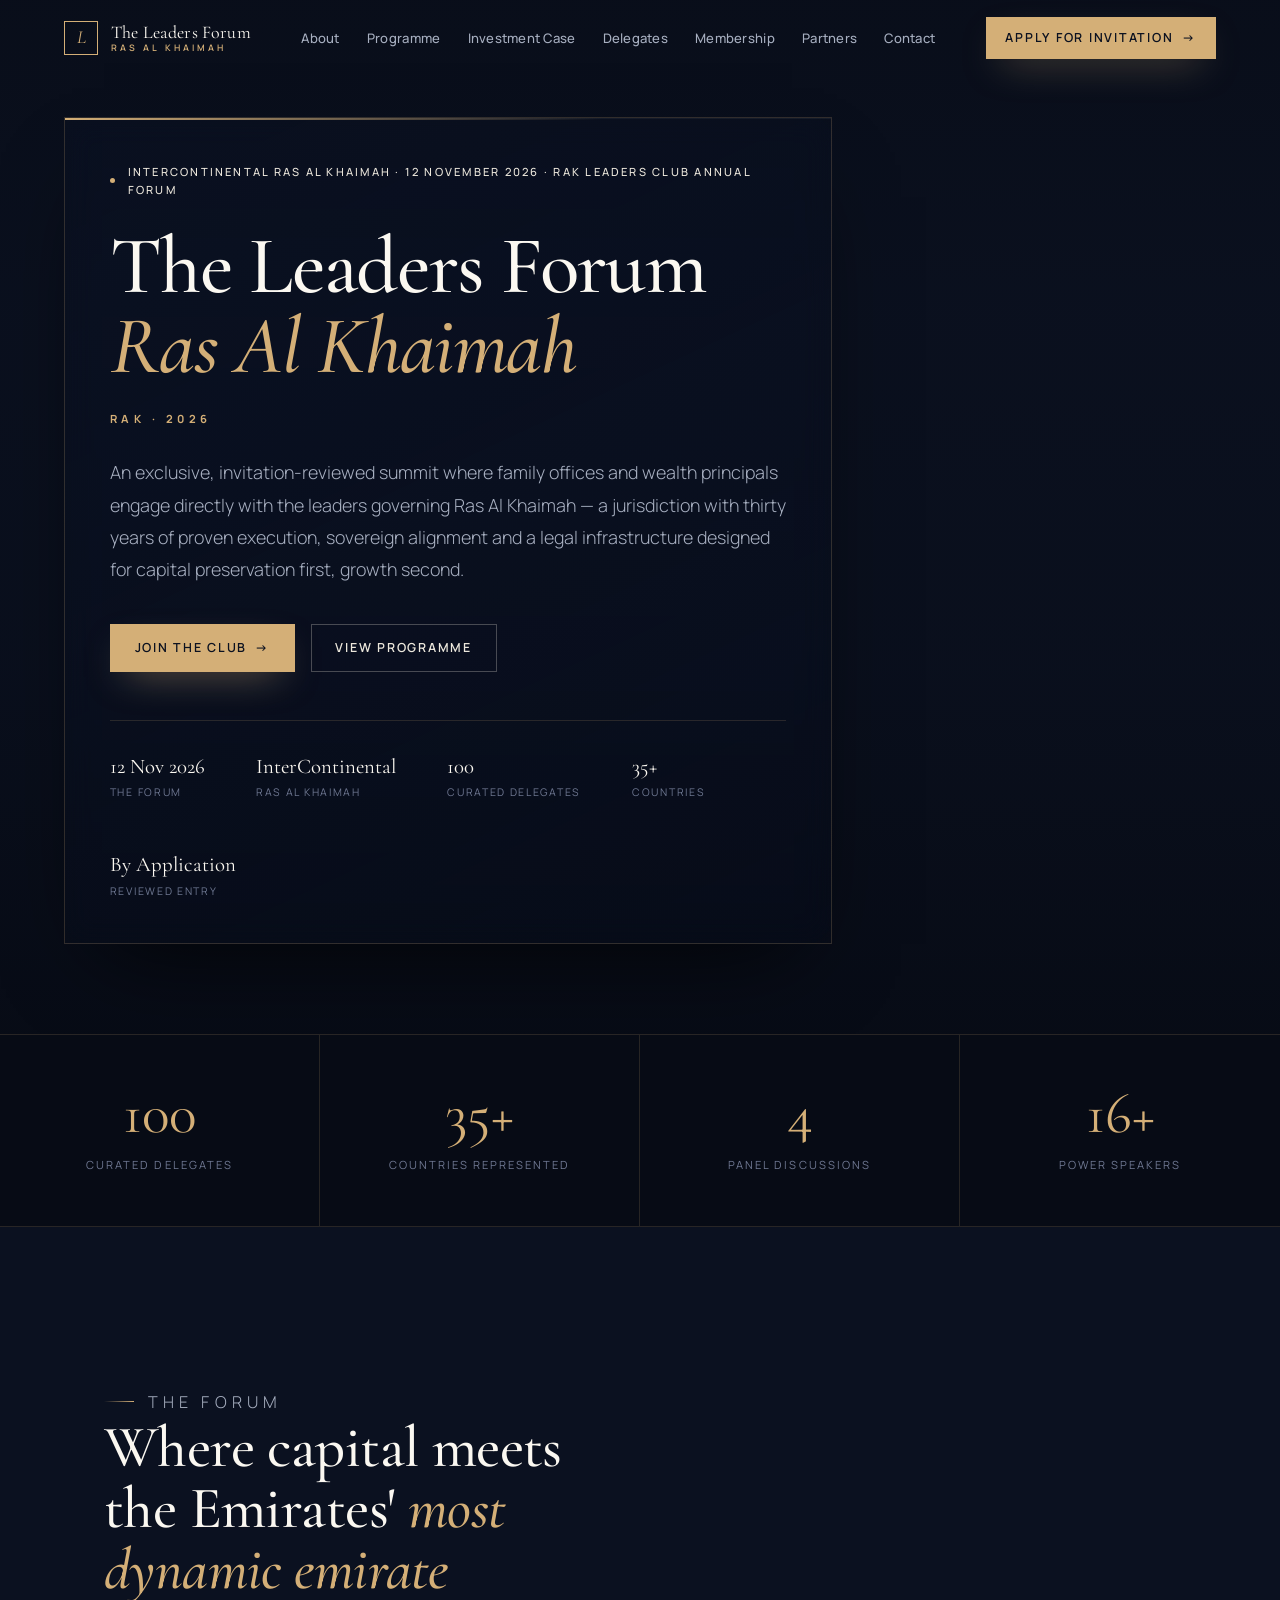
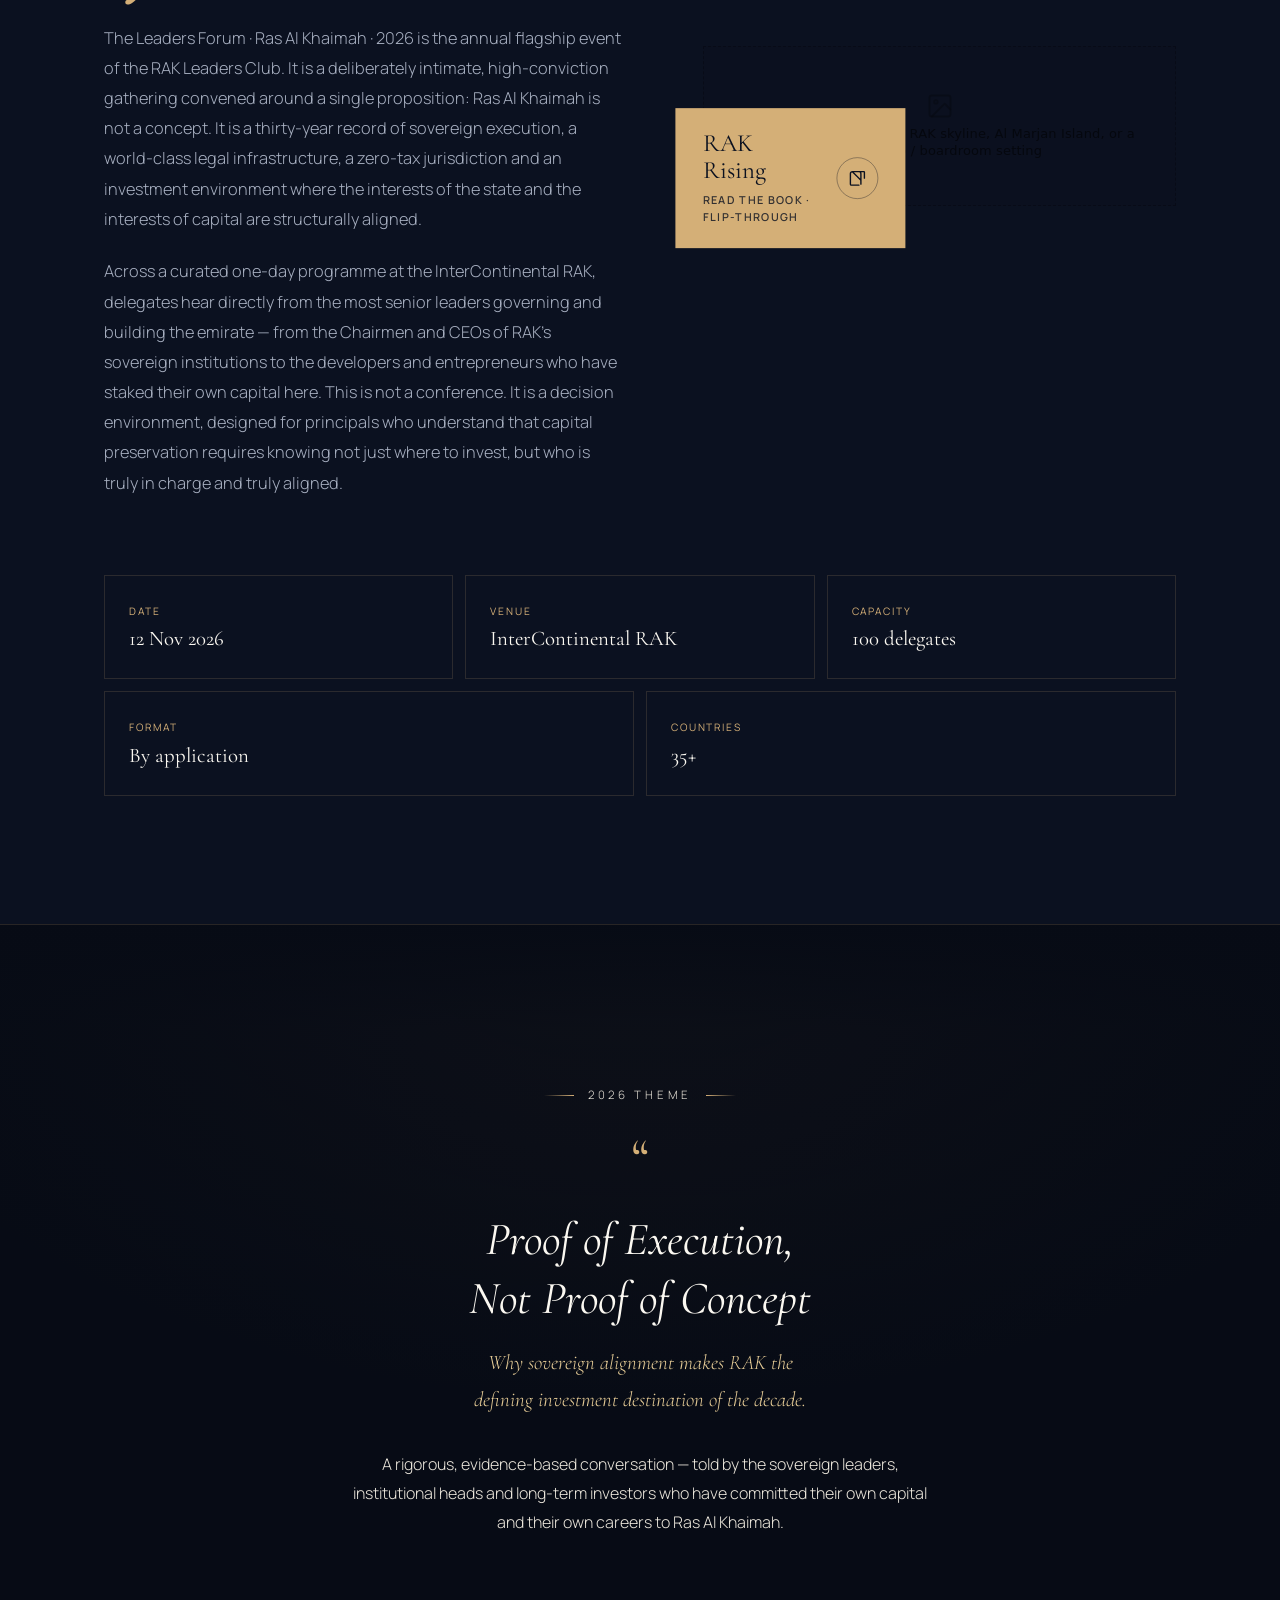
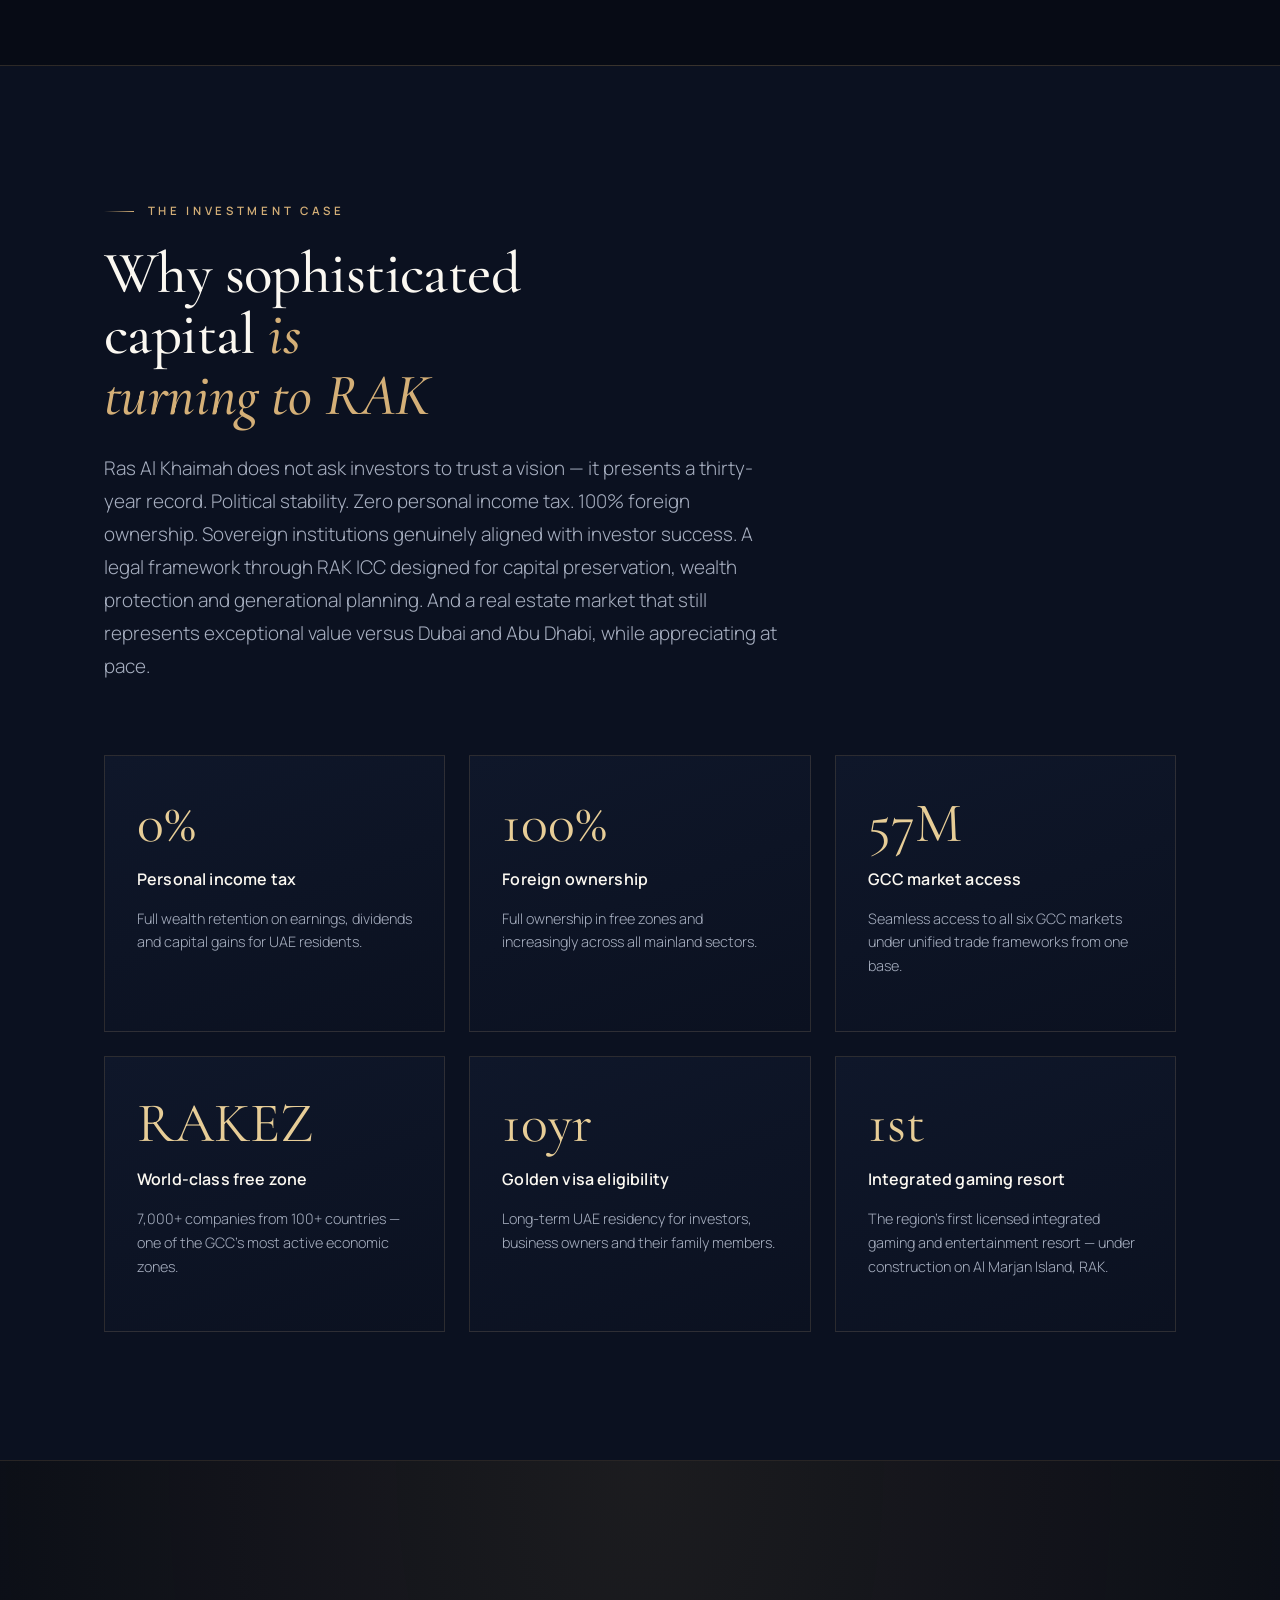
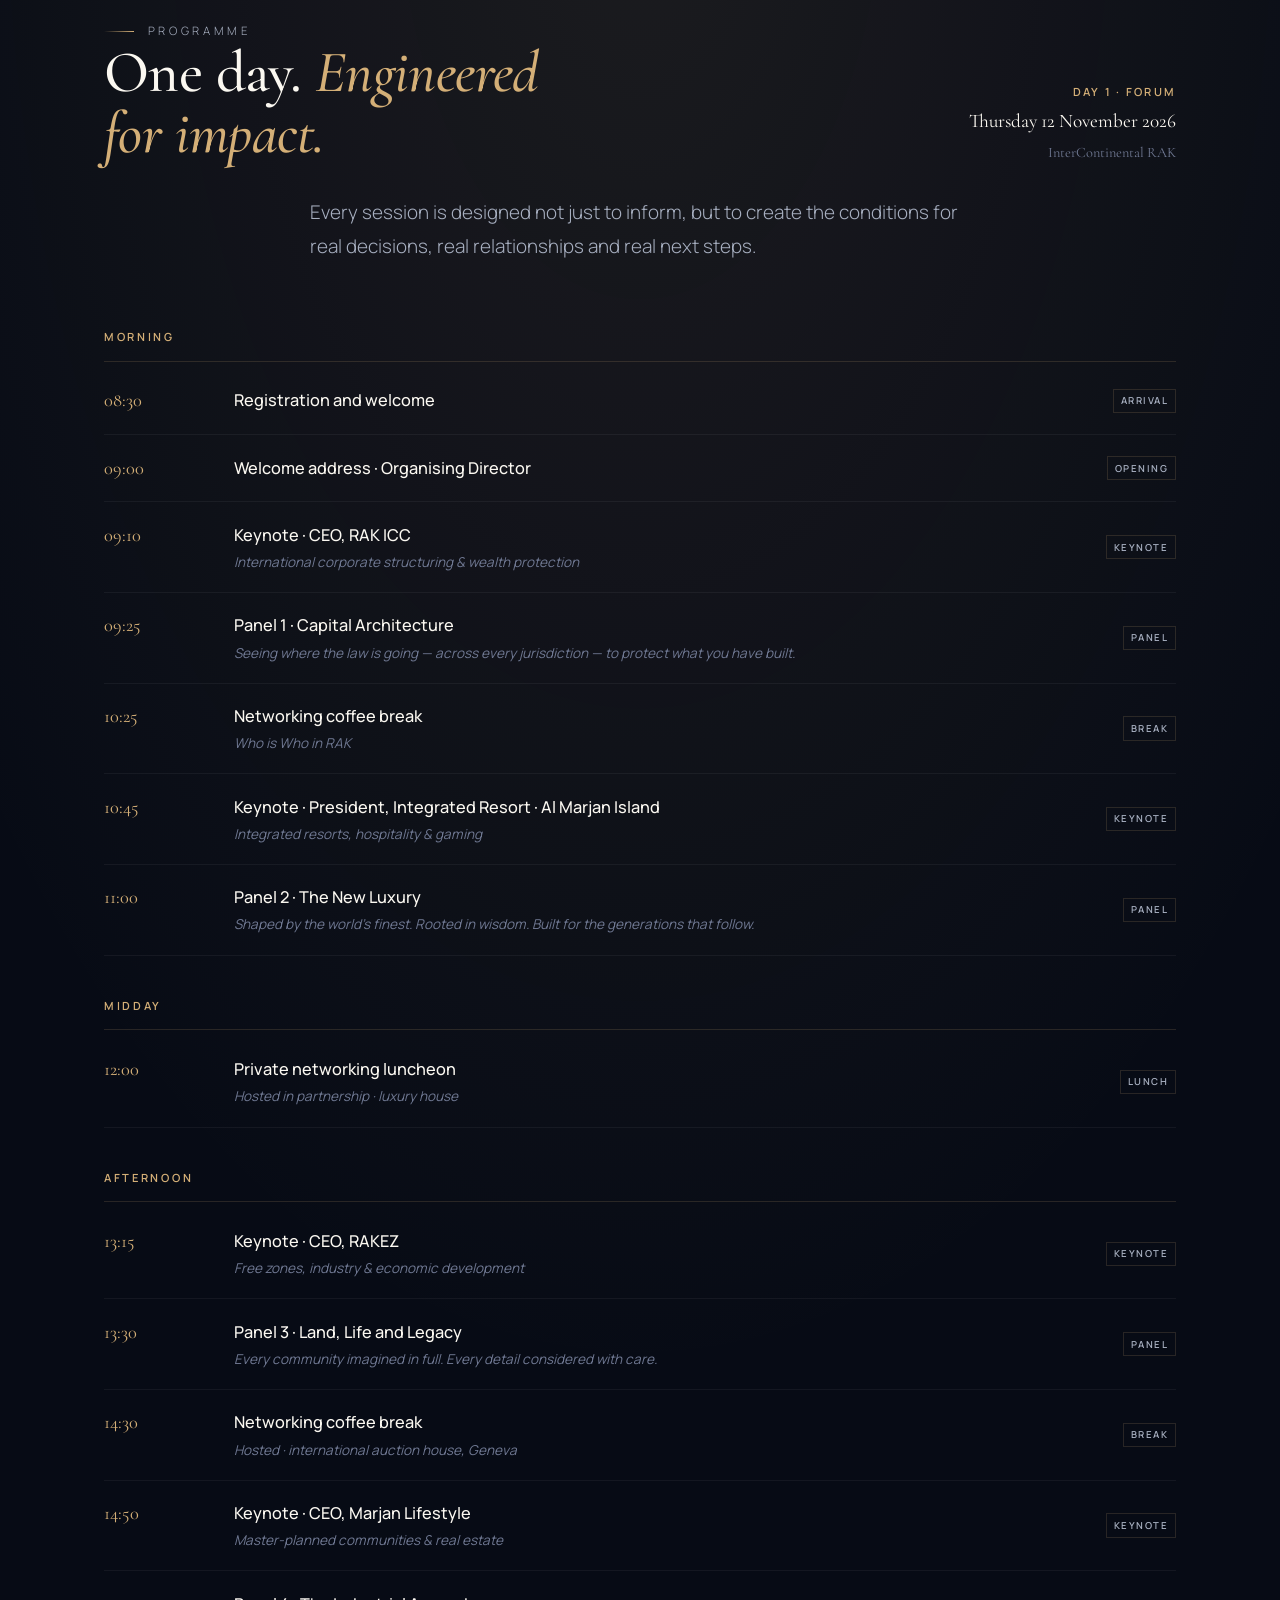
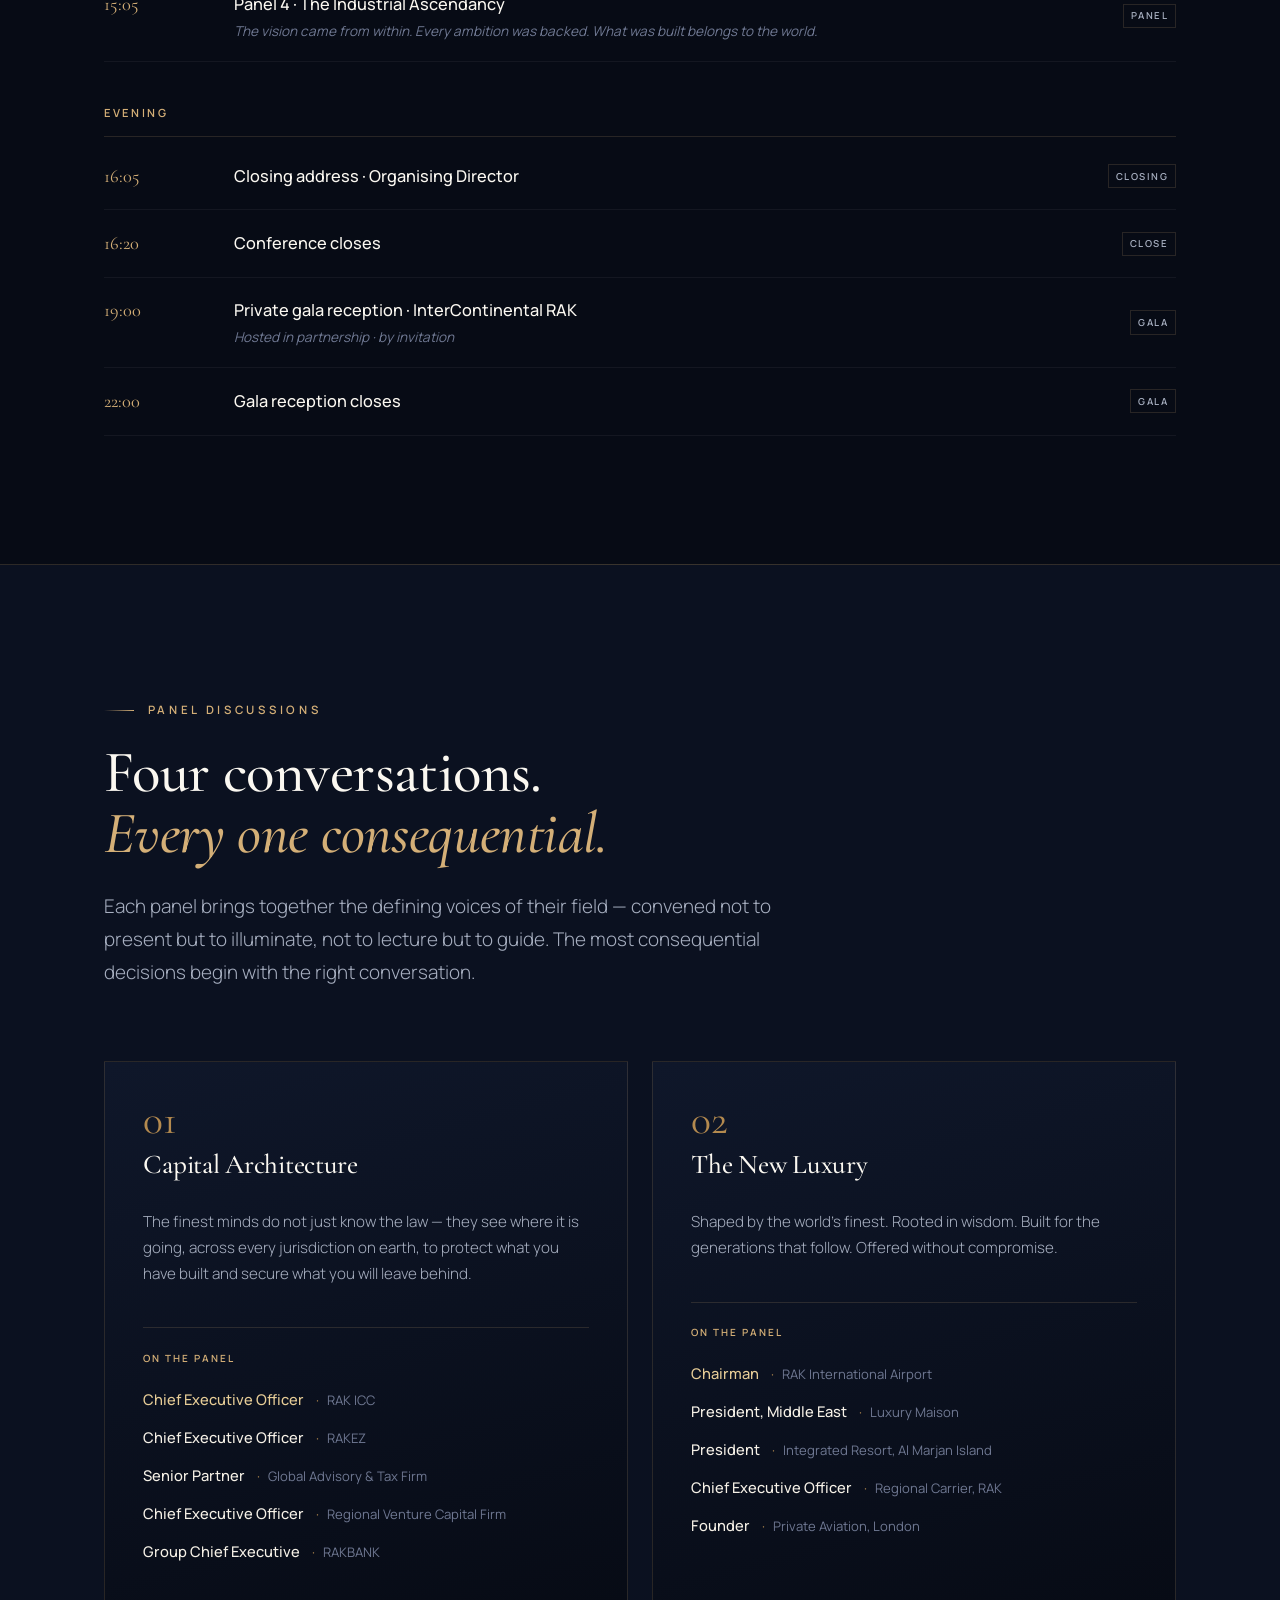
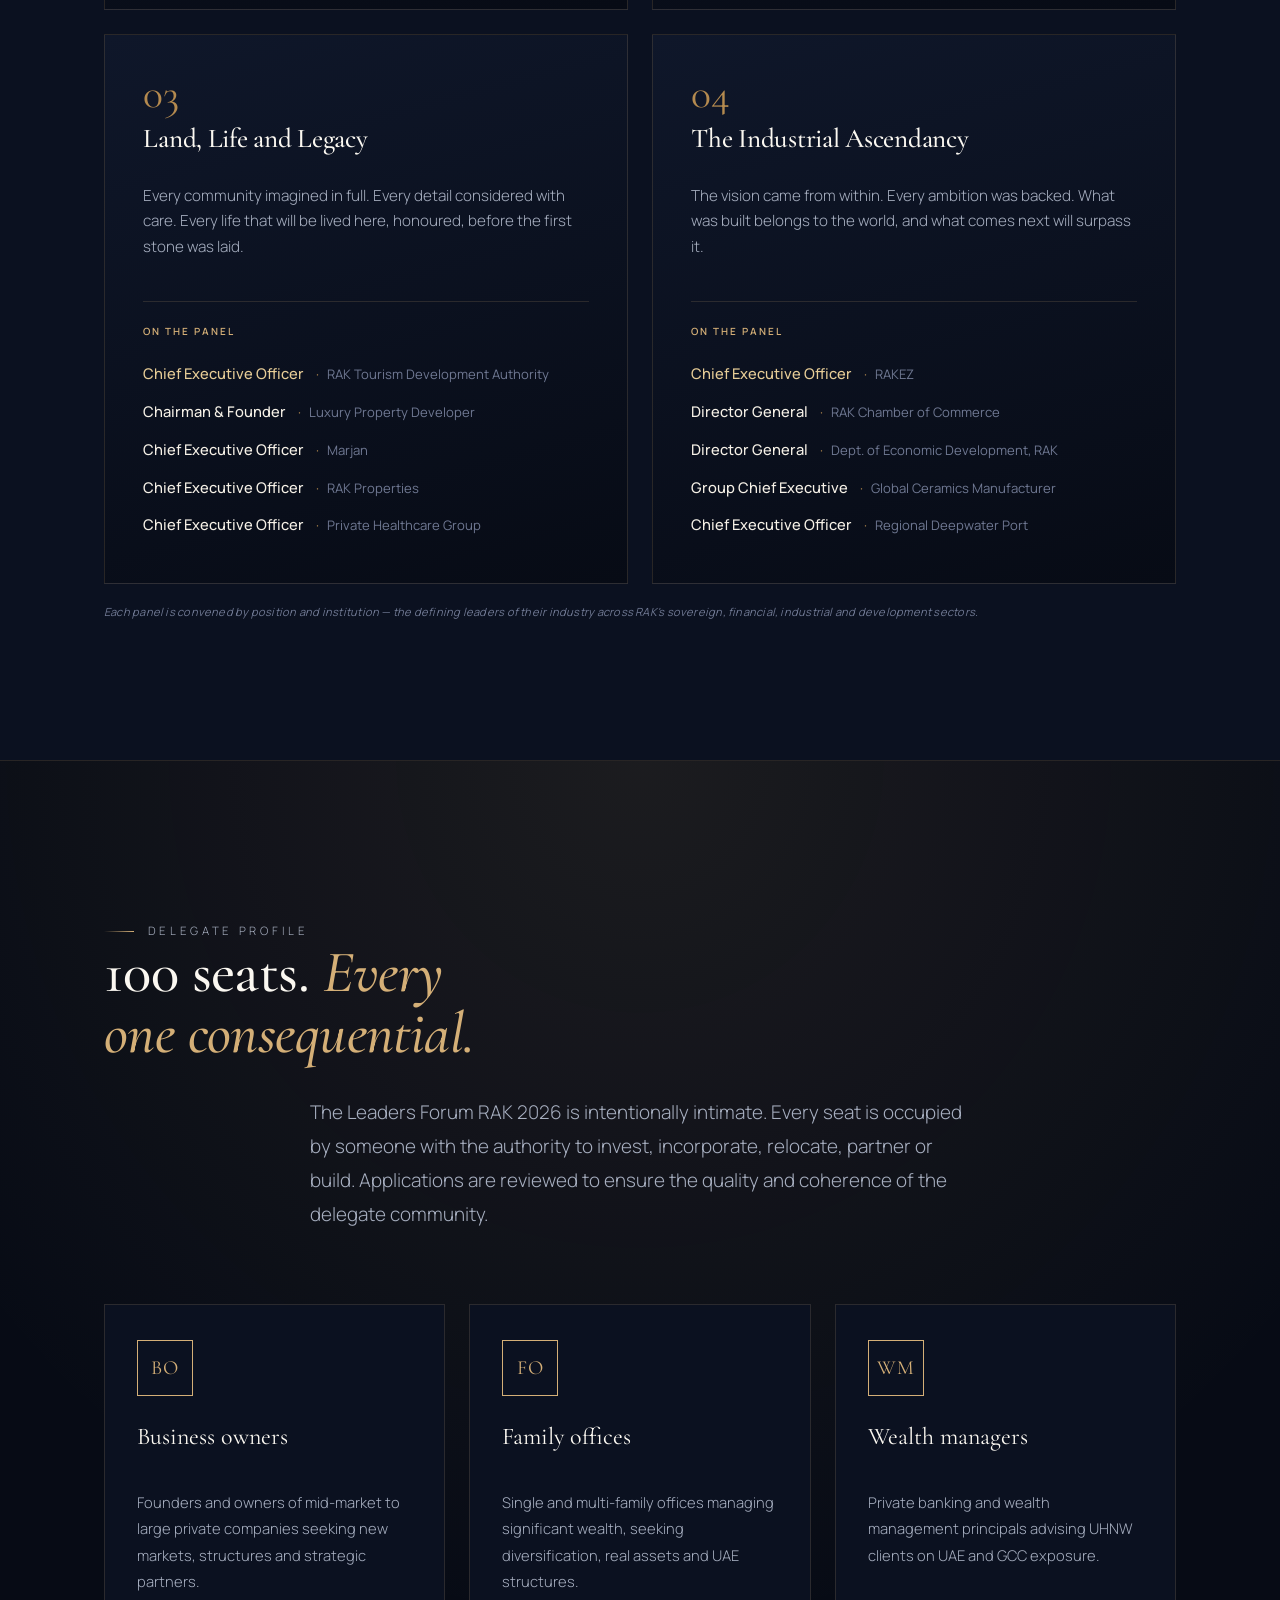
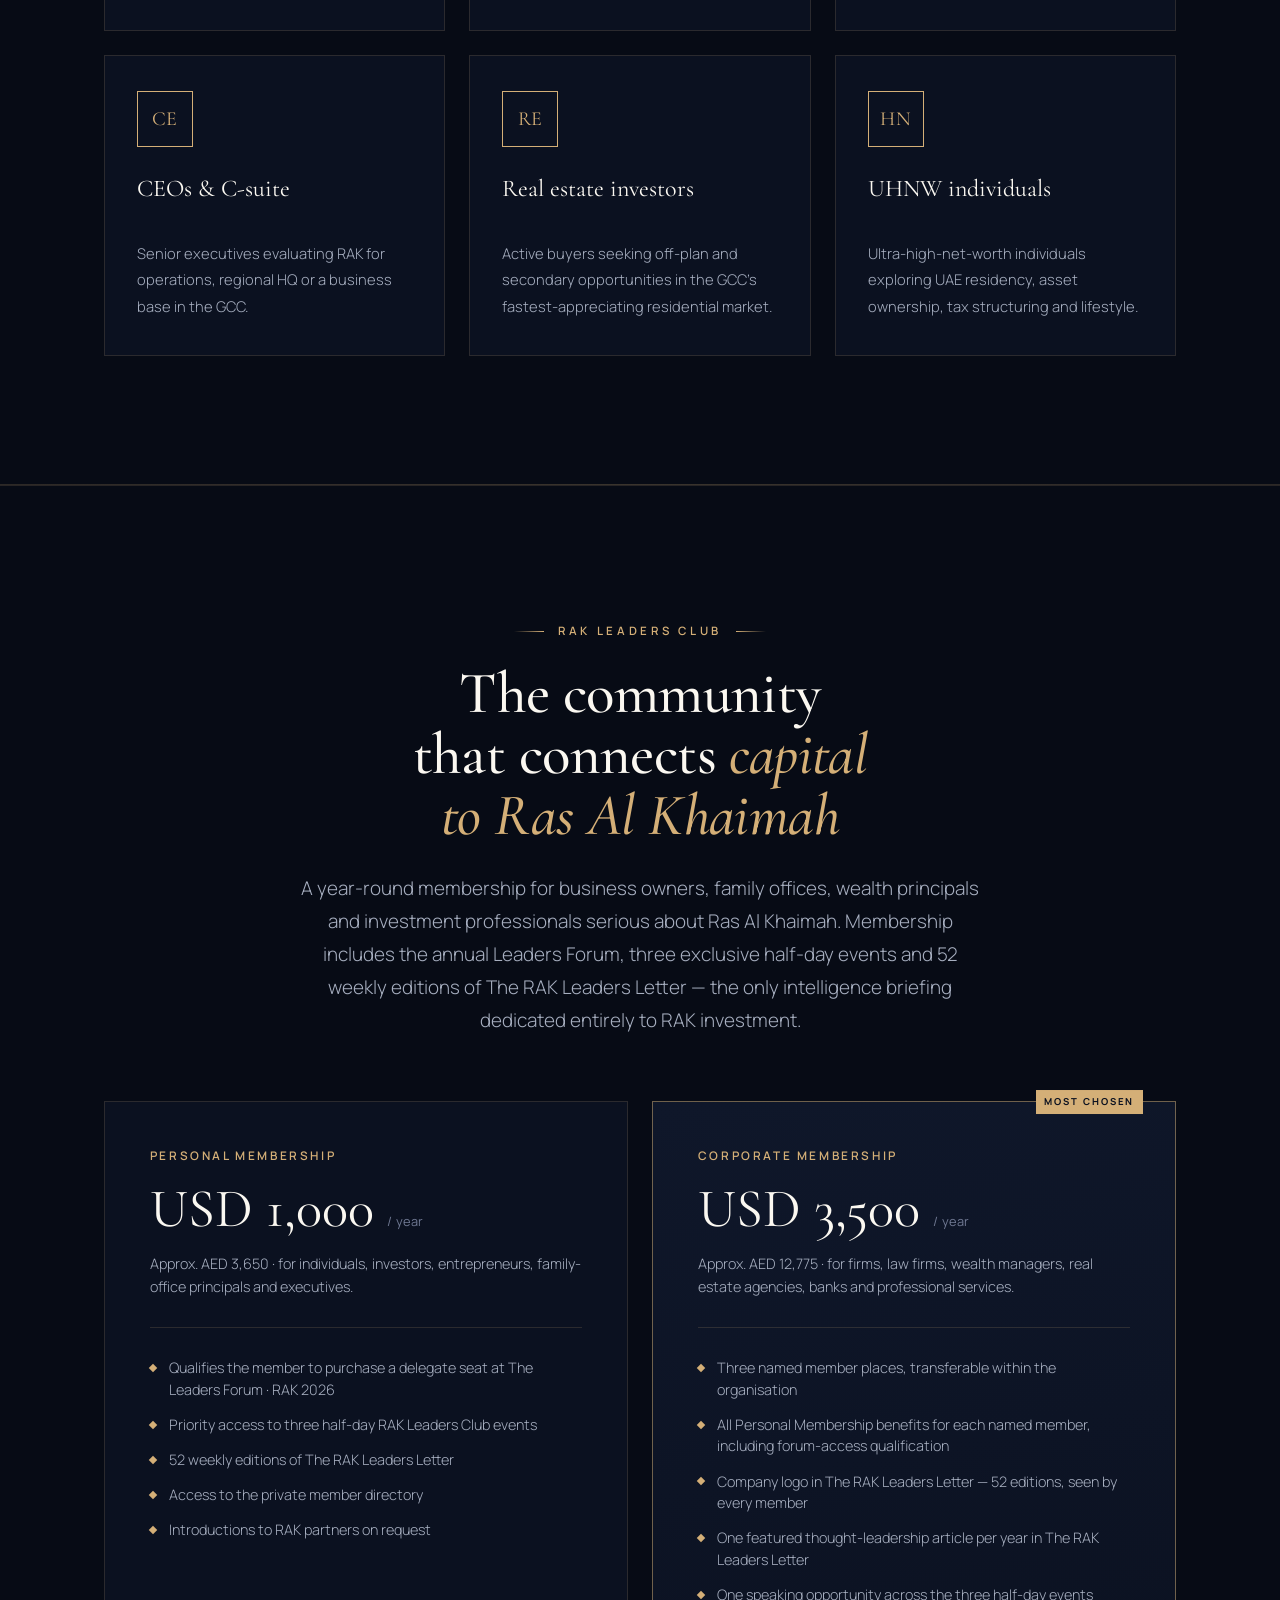
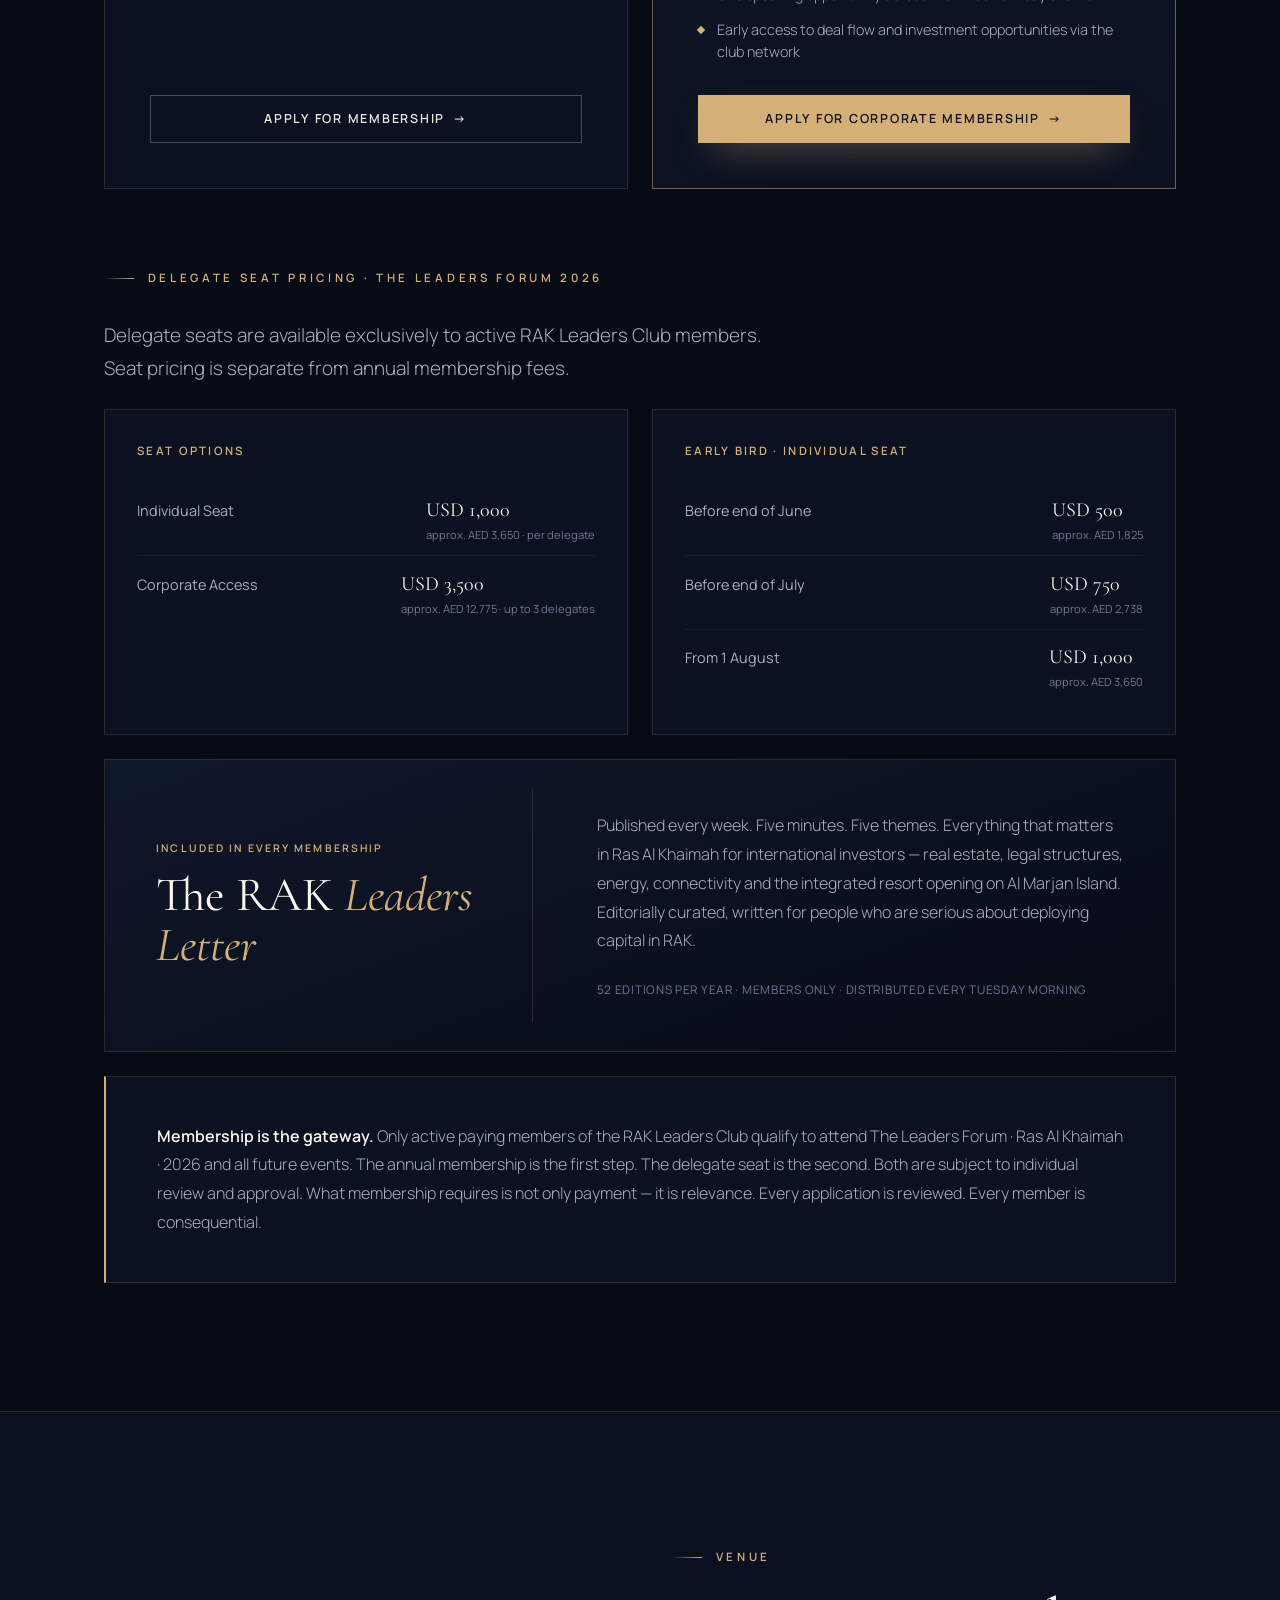
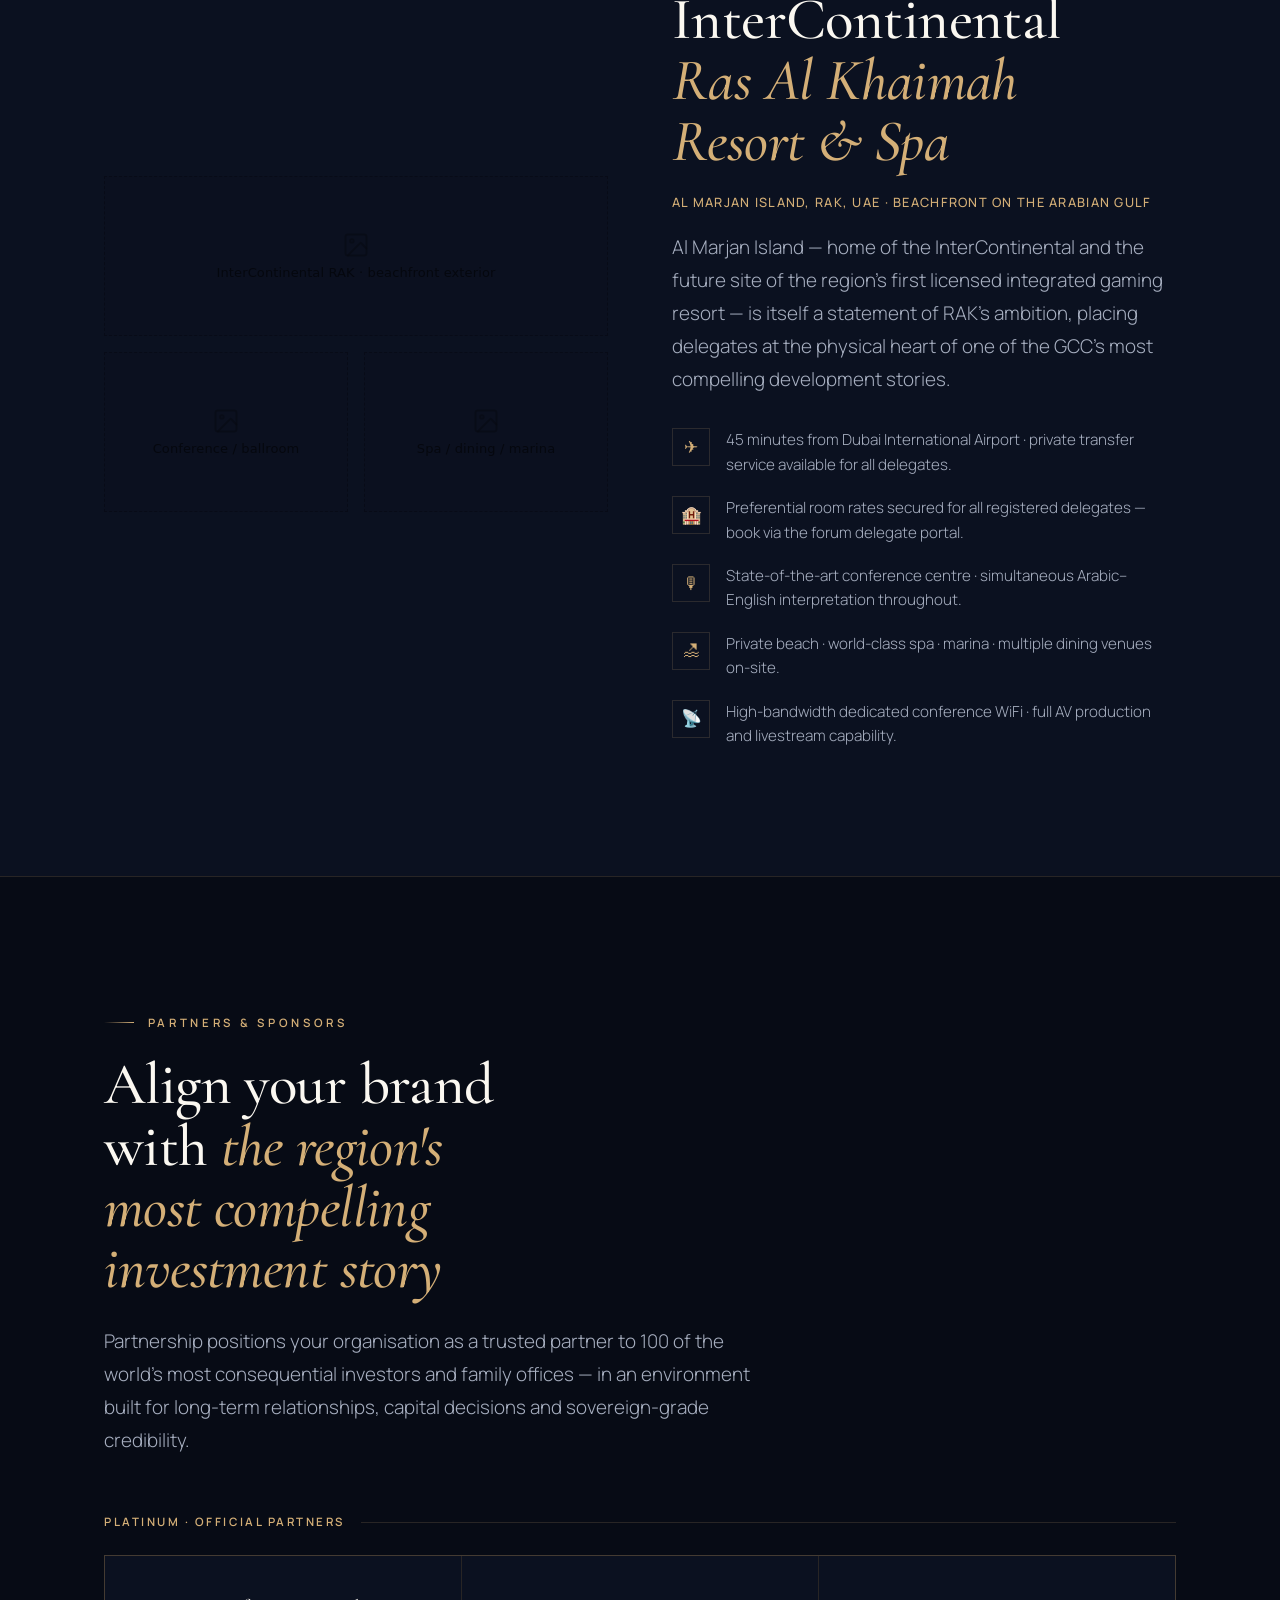
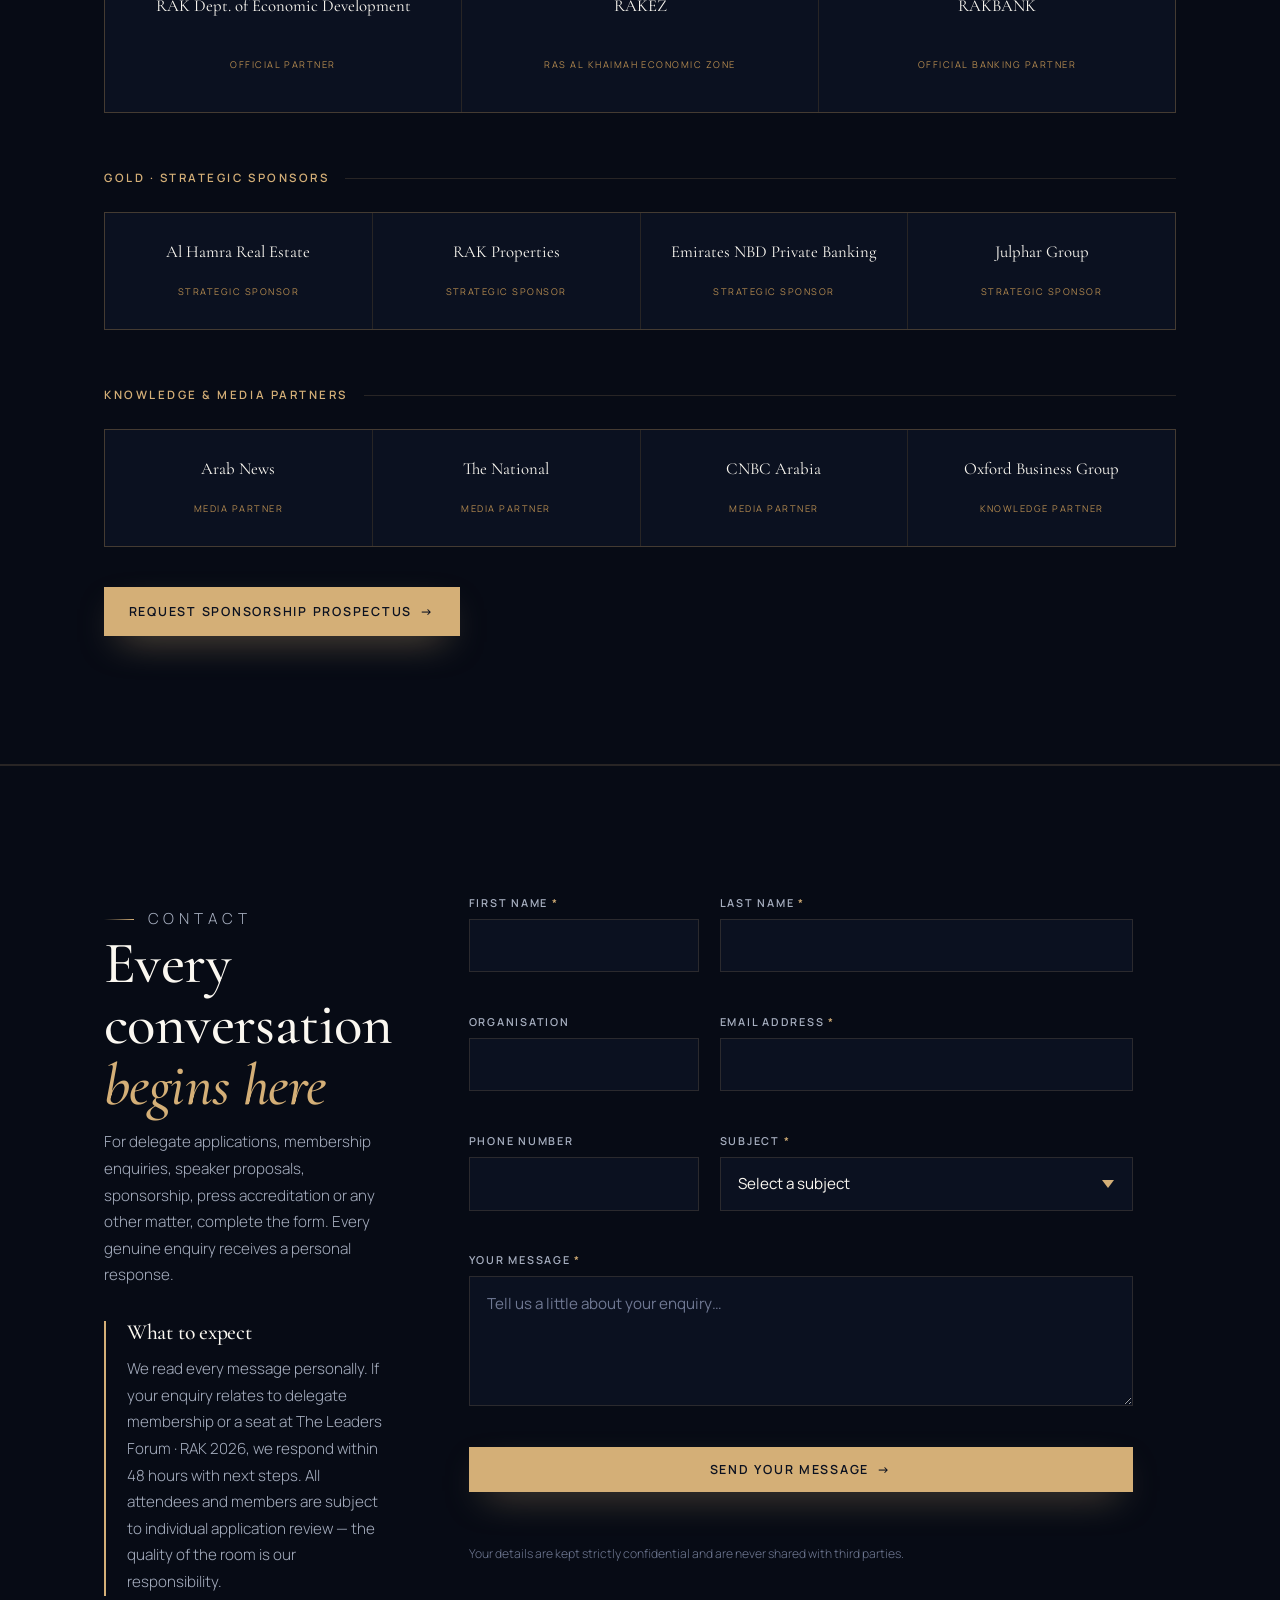
==== index.html @ 4de61afb "Implement RAK Leaders Forum — production static site Full 14-section luxury event website for The Le" ====
<!DOCTYPE html>
<html lang="en">
<head>
<meta charset="UTF-8" />
<meta name="viewport" content="width=device-width, initial-scale=1" />
<title>The Leaders Forum — Ras Al Khaimah 2026</title>
<meta name="description" content="An exclusive, invitation-reviewed summit where family offices and wealth principals engage directly with the leaders governing Ras Al Khaimah. 12 November 2026 · InterContinental RAK." />
<link rel="preconnect" href="https://fonts.googleapis.com" />
<link rel="preconnect" href="https://fonts.gstatic.com" crossorigin />
<link href="https://fonts.googleapis.com/css2?family=Cormorant+Garamond:ital,wght@0,400;0,500;0,600;1,400;1,500;1,600&family=Manrope:wght@300;400;500;600;700&display=swap" rel="stylesheet" />
<link rel="stylesheet" href="assets/styles.css" />
<script src="image-slot.js"></script>
</head>
<body>

<!-- ============================ NAV ============================ -->
<header class="nav">
  <div class="nav__inner">
    <a class="brand" href="#home" aria-label="The Leaders Forum, Ras Al Khaimah">
      <span class="brand__mark">L</span>
      <span class="brand__text">
        <span class="brand__name">The Leaders Forum</span>
        <span class="brand__sub">Ras Al Khaimah</span>
      </span>
    </a>
    <nav>
      <ul class="nav__links">
        <li><a href="#about">About</a></li>
        <li><a href="#programme">Programme</a></li>
        <li><a href="#investment">Investment Case</a></li>
        <li><a href="#delegates">Delegates</a></li>
        <li><a href="#attendance">Membership</a></li>
        <li><a href="#partners">Partners</a></li>
        <li><a href="#contact">Contact</a></li>
      </ul>
    </nav>
    <div class="nav__cta">
      <a class="btn btn--gold" href="#attendance">Apply for Invitation <span class="arr">→</span></a>
    </div>
    <button class="nav__burger" aria-label="Open menu">
      <svg width="26" height="18" viewBox="0 0 26 18" fill="none"><path d="M0 1h26M0 9h26M0 17h26" stroke="currentColor" stroke-width="1.5"/></svg>
    </button>
  </div>
</header>

<!-- mobile drawer -->
<div class="drawer" aria-hidden="true">
  <div class="drawer__top">
    <span class="brand"><span class="brand__mark">L</span><span class="brand__text"><span class="brand__name">The Leaders Forum</span><span class="brand__sub">Ras Al Khaimah</span></span></span>
    <button class="drawer__close" aria-label="Close menu">
      <svg width="24" height="24" viewBox="0 0 24 24" fill="none"><path d="M2 2l20 20M22 2L2 22" stroke="currentColor" stroke-width="1.5"/></svg>
    </button>
  </div>
  <a href="#about">About</a>
  <a href="#programme">Programme</a>
  <a href="#investment">Investment Case</a>
  <a href="#delegates">Delegates</a>
  <a href="#attendance">Membership</a>
  <a href="#venue">Venue</a>
  <a href="#partners">Partners</a>
  <a href="#contact">Contact</a>
  <a class="btn btn--gold" href="#attendance">Apply for Invitation <span class="arr">→</span></a>
</div>

<!-- ============================ HERO ============================ -->
<section class="hero" id="home" data-screen-label="Hero">
  <div class="hero__media">
    <video class="hero__video" autoplay muted loop playsinline preload="auto" aria-hidden="true">
      <source src="assets/hero.mp4" type="video/mp4" />
    </video>
  </div>
  <div class="hero__scrim"></div>
  <div class="hero__inner">
    <div class="hero__panel">
    <span class="hero__kicker"><span class="dot"></span> InterContinental Ras Al Khaimah · 12 November 2026 · RAK Leaders Club Annual Forum</span>
    <h1>The Leaders Forum <em>Ras Al Khaimah</em></h1>
    <p class="hero__badge">RAK · 2026</p>
    <p class="hero__lead">An exclusive, invitation-reviewed summit where family offices and wealth principals engage directly with the leaders governing Ras Al Khaimah — a jurisdiction with thirty years of proven execution, sovereign alignment and a legal infrastructure designed for capital preservation first, growth second.</p>
    <div class="hero__cta">
      <a class="btn btn--gold" href="#attendance">Join the Club <span class="arr">→</span></a>
      <a class="btn btn--ghost" href="#programme">View Programme</a>
    </div>
    <div class="hero__meta">
      <div><div class="k">12 Nov 2026</div><div class="l">The Forum</div></div>
      <div><div class="k">InterContinental</div><div class="l">Ras Al Khaimah</div></div>
      <div><div class="k">100</div><div class="l">Curated Delegates</div></div>
      <div><div class="k">35+</div><div class="l">Countries</div></div>
      <div><div class="k">By Application</div><div class="l">Reviewed Entry</div></div>
    </div>
    </div>
  </div>
</section>

<!-- ============================ STATS ============================ -->
<section class="stats">
  <div class="stats__grid">
    <div class="stat"><div class="num" data-count="100">100</div><div class="lab">Curated Delegates</div></div>
    <div class="stat"><div class="num" data-count="35" data-suffix="+">35+</div><div class="lab">Countries Represented</div></div>
    <div class="stat"><div class="num" data-count="4">4</div><div class="lab">Panel Discussions</div></div>
    <div class="stat"><div class="num" data-count="16" data-suffix="+">16+</div><div class="lab">Power Speakers</div></div>
  </div>
</section>

<!-- ============================ FORUM / ABOUT ============================ -->
<section class="section" id="about" data-screen-label="The Forum">
  <div class="wrap">
    <div class="forum__grid">
      <div class="forum__copy reveal">
        <p class="eyebrow">The Forum</p>
        <h2 class="display">Where capital meets the Emirates' <em>most dynamic emirate</em></h2>
        <p>The Leaders Forum · Ras Al Khaimah · 2026 is the annual flagship event of the RAK Leaders Club. It is a deliberately intimate, high-conviction gathering convened around a single proposition: Ras Al Khaimah is not a concept. It is a thirty-year record of sovereign execution, a world-class legal infrastructure, a zero-tax jurisdiction and an investment environment where the interests of the state and the interests of capital are structurally aligned.</p>
        <p>Across a curated one-day programme at the InterContinental RAK, delegates hear directly from the most senior leaders governing and building the emirate — from the Chairmen and CEOs of RAK's sovereign institutions to the developers and entrepreneurs who have staked their own capital here. This is not a conference. It is a decision environment, designed for principals who understand that capital preservation requires knowing not just where to invest, but who is truly in charge and truly aligned.</p>
      </div>
      <div class="forum__media reveal" data-d="1">
        <image-slot id="forum-portrait" shape="rect" fit="cover" placeholder="Drop a portrait image — RAK skyline, Al Marjan Island, or a leadership / boardroom setting"></image-slot>
        <a class="tag tag--download" href="book/index.html" target="_blank" rel="noopener" aria-label="Open the RAK Rising book — flip-through edition (opens in a new window)">
          <div class="tag__txt">
            <div class="t">RAK Rising</div>
            <div class="d">Read the book · flip-through</div>
          </div>
          <span class="tag__ic" aria-hidden="true">
            <svg width="18" height="18" viewBox="0 0 18 18" fill="none"><path d="M4 2.5h6.5a2 2 0 0 1 2 2V15M4 2.5a2 2 0 0 0-2 2V15a1 1 0 0 0 1 1h7.5M4 2.5 12.5 11M9 2.5h6.5a.5.5 0 0 1 .5.5v6" stroke="currentColor" stroke-width="1.4" stroke-linecap="round" stroke-linejoin="round"/></svg>
          </span>
        </a>
      </div>
    </div>

    <!-- At a glance -->
    <div class="glance reveal">
      <div class="glance__cell"><div class="l">Date</div><div class="v">12 Nov 2026</div></div>
      <div class="glance__cell"><div class="l">Venue</div><div class="v">InterContinental RAK</div></div>
      <div class="glance__cell"><div class="l">Capacity</div><div class="v">100 delegates</div></div>
      <div class="glance__cell"><div class="l">Format</div><div class="v">By application</div></div>
      <div class="glance__cell"><div class="l">Countries</div><div class="v">35+</div></div>
    </div>
  </div>
</section>

<!-- ============================ THEME ============================ -->
<section class="section theme theme--video">
  <video class="theme__video" autoplay muted loop playsinline preload="auto" aria-hidden="true">
    <source src="assets/theme.mp4" type="video/mp4" />
  </video>
  <div class="theme__scrim"></div>
  <div class="wrap reveal">
    <p class="eyebrow eyebrow--center">2026 Theme</p>
    <span class="mark">“</span>
    <blockquote>Proof of Execution, Not Proof of Concept</blockquote>
    <p style="font-family:var(--serif);font-style:italic;font-size:1.3rem;color:var(--gold-bright);max-width:min(38ch,100%);margin-inline:auto;margin-top:1rem;">Why sovereign alignment makes RAK the defining investment destination of the decade.</p>
    <p>A rigorous, evidence-based conversation — told by the sovereign leaders, institutional heads and long-term investors who have committed their own capital and their own careers to Ras Al Khaimah.</p>
  </div>
</section>

<!-- ============================ INVESTMENT CASE ============================ -->
<section class="section" id="investment" data-screen-label="Investment Case">
  <div class="wrap">
    <div class="reveal">
      <p class="eyebrow">The Investment Case</p>
      <h2 class="display">Why sophisticated capital <em>is turning to RAK</em></h2>
      <p class="section-lead">Ras Al Khaimah does not ask investors to trust a vision — it presents a thirty-year record. Political stability. Zero personal income tax. 100% foreign ownership. Sovereign institutions genuinely aligned with investor success. A legal framework through RAK ICC designed for capital preservation, wealth protection and generational planning. And a real estate market that still represents exceptional value versus Dubai and Abu Dhabi, while appreciating at pace.</p>
    </div>
    <div class="invest__grid">
      <article class="icard reveal"><div class="big">0%</div><div class="ttl">Personal income tax</div><p class="desc">Full wealth retention on earnings, dividends and capital gains for UAE residents.</p></article>
      <article class="icard reveal" data-d="1"><div class="big">100%</div><div class="ttl">Foreign ownership</div><p class="desc">Full ownership in free zones and increasingly across all mainland sectors.</p></article>
      <article class="icard reveal" data-d="2"><div class="big">57M</div><div class="ttl">GCC market access</div><p class="desc">Seamless access to all six GCC markets under unified trade frameworks from one base.</p></article>
      <article class="icard reveal"><div class="big">RAKEZ</div><div class="ttl">World-class free zone</div><p class="desc">7,000+ companies from 100+ countries — one of the GCC's most active economic zones.</p></article>
      <article class="icard reveal" data-d="1"><div class="big">10yr</div><div class="ttl">Golden visa eligibility</div><p class="desc">Long-term UAE residency for investors, business owners and their family members.</p></article>
      <article class="icard reveal" data-d="2"><div class="big">1st</div><div class="ttl">Integrated gaming resort</div><p class="desc">The region's first licensed integrated gaming and entertainment resort — under construction on Al Marjan Island, RAK.</p></article>
    </div>
  </div>
</section>

<!-- ============================ PROGRAMME ============================ -->
<section class="section theme" id="programme" data-screen-label="Programme" style="text-align:left;">
  <div class="wrap">
    <div class="prog__head reveal">
      <div>
        <p class="eyebrow">Programme</p>
        <h2 class="display">One day. <em>Engineered for impact.</em></h2>
      </div>
      <div class="prog__day">
        <div class="d1">Day 1 · Forum</div>
        <div class="d2">Thursday 12 November 2026</div>
        <div class="d2" style="font-size:0.9rem;color:var(--on-dark-faint);">InterContinental RAK</div>
      </div>
    </div>
    <p class="section-lead reveal">Every session is designed not just to inform, but to create the conditions for real decisions, real relationships and real next steps.</p>

    <div class="tl reveal">
      <div class="tl__phase">
        <div class="tl__phase-label">Morning</div>
        <div class="tl__row"><div class="tl__time">08:30</div><div class="tl__body"><div class="t">Registration and welcome</div></div><div class="tl__tag">Arrival</div></div>
        <div class="tl__row"><div class="tl__time">09:00</div><div class="tl__body"><div class="t">Welcome address · Organising Director</div></div><div class="tl__tag">Opening</div></div>
        <div class="tl__row"><div class="tl__time">09:10</div><div class="tl__body"><div class="t">Keynote · CEO, RAK ICC</div><div class="s">International corporate structuring &amp; wealth protection</div></div><div class="tl__tag">Keynote</div></div>
        <div class="tl__row"><div class="tl__time">09:25</div><div class="tl__body"><div class="t">Panel 1 · Capital Architecture</div><div class="s">Seeing where the law is going — across every jurisdiction — to protect what you have built.</div></div><div class="tl__tag">Panel</div></div>
        <div class="tl__row"><div class="tl__time">10:25</div><div class="tl__body"><div class="t">Networking coffee break</div><div class="s">Who is Who in RAK</div></div><div class="tl__tag">Break</div></div>
        <div class="tl__row"><div class="tl__time">10:45</div><div class="tl__body"><div class="t">Keynote · President, Integrated Resort · Al Marjan Island</div><div class="s">Integrated resorts, hospitality &amp; gaming</div></div><div class="tl__tag">Keynote</div></div>
        <div class="tl__row"><div class="tl__time">11:00</div><div class="tl__body"><div class="t">Panel 2 · The New Luxury</div><div class="s">Shaped by the world's finest. Rooted in wisdom. Built for the generations that follow.</div></div><div class="tl__tag">Panel</div></div>
      </div>
      <div class="tl__phase">
        <div class="tl__phase-label">Midday</div>
        <div class="tl__row"><div class="tl__time">12:00</div><div class="tl__body"><div class="t">Private networking luncheon</div><div class="s">Hosted in partnership · luxury house</div></div><div class="tl__tag">Lunch</div></div>
      </div>
      <div class="tl__phase">
        <div class="tl__phase-label">Afternoon</div>
        <div class="tl__row"><div class="tl__time">13:15</div><div class="tl__body"><div class="t">Keynote · CEO, RAKEZ</div><div class="s">Free zones, industry &amp; economic development</div></div><div class="tl__tag">Keynote</div></div>
        <div class="tl__row"><div class="tl__time">13:30</div><div class="tl__body"><div class="t">Panel 3 · Land, Life and Legacy</div><div class="s">Every community imagined in full. Every detail considered with care.</div></div><div class="tl__tag">Panel</div></div>
        <div class="tl__row"><div class="tl__time">14:30</div><div class="tl__body"><div class="t">Networking coffee break</div><div class="s">Hosted · international auction house, Geneva</div></div><div class="tl__tag">Break</div></div>
        <div class="tl__row"><div class="tl__time">14:50</div><div class="tl__body"><div class="t">Keynote · CEO, Marjan Lifestyle</div><div class="s">Master-planned communities &amp; real estate</div></div><div class="tl__tag">Keynote</div></div>
        <div class="tl__row"><div class="tl__time">15:05</div><div class="tl__body"><div class="t">Panel 4 · The Industrial Ascendancy</div><div class="s">The vision came from within. Every ambition was backed. What was built belongs to the world.</div></div><div class="tl__tag">Panel</div></div>
      </div>
      <div class="tl__phase">
        <div class="tl__phase-label">Evening</div>
        <div class="tl__row"><div class="tl__time">16:05</div><div class="tl__body"><div class="t">Closing address · Organising Director</div></div><div class="tl__tag">Closing</div></div>
        <div class="tl__row"><div class="tl__time">16:20</div><div class="tl__body"><div class="t">Conference closes</div></div><div class="tl__tag">Close</div></div>
        <div class="tl__row"><div class="tl__time">19:00</div><div class="tl__body"><div class="t">Private gala reception · InterContinental RAK</div><div class="s">Hosted in partnership · by invitation</div></div><div class="tl__tag">Gala</div></div>
        <div class="tl__row"><div class="tl__time">22:00</div><div class="tl__body"><div class="t">Gala reception closes</div></div><div class="tl__tag">Gala</div></div>
      </div>
    </div>
  </div>
</section>

<!-- ============================ PANELS ============================ -->
<section class="section" id="themes" data-screen-label="Panels">
  <div class="wrap">
    <div class="reveal">
      <p class="eyebrow">Panel Discussions</p>
      <h2 class="display">Four conversations. <em>Every one consequential.</em></h2>
      <p class="section-lead">Each panel brings together the defining voices of their field — convened not to present but to illuminate, not to lecture but to guide. The most consequential decisions begin with the right conversation.</p>
    </div>
    <div class="panels__grid">

      <article class="panel reveal">
        <div class="panel__no">01</div>
        <h3 class="panel__title">Capital Architecture</h3>
        <p class="panel__desc">The finest minds do not just know the law — they see where it is going, across every jurisdiction on earth, to protect what you have built and secure what you will leave behind.</p>
        <div class="panel__roster">
          <div class="cap">On the panel</div>
          <div class="seat seat--keynote"><span class="seat__role">Chief Executive Officer</span><span class="seat__org">RAK ICC</span></div>
          <div class="seat"><span class="seat__role">Chief Executive Officer</span><span class="seat__org">RAKEZ</span></div>
          <div class="seat"><span class="seat__role">Senior Partner</span><span class="seat__org">Global Advisory &amp; Tax Firm</span></div>
          <div class="seat"><span class="seat__role">Chief Executive Officer</span><span class="seat__org">Regional Venture Capital Firm</span></div>
          <div class="seat"><span class="seat__role">Group Chief Executive</span><span class="seat__org">RAKBANK</span></div>
        </div>
      </article>

      <article class="panel reveal" data-d="1">
        <div class="panel__no">02</div>
        <h3 class="panel__title">The New Luxury</h3>
        <p class="panel__desc">Shaped by the world's finest. Rooted in wisdom. Built for the generations that follow. Offered without compromise.</p>
        <div class="panel__roster">
          <div class="cap">On the panel</div>
          <div class="seat seat--keynote"><span class="seat__role">Chairman</span><span class="seat__org">RAK International Airport</span></div>
          <div class="seat"><span class="seat__role">President, Middle East</span><span class="seat__org">Luxury Maison</span></div>
          <div class="seat"><span class="seat__role">President</span><span class="seat__org">Integrated Resort, Al Marjan Island</span></div>
          <div class="seat"><span class="seat__role">Chief Executive Officer</span><span class="seat__org">Regional Carrier, RAK</span></div>
          <div class="seat"><span class="seat__role">Founder</span><span class="seat__org">Private Aviation, London</span></div>
        </div>
      </article>

      <article class="panel reveal">
        <div class="panel__no">03</div>
        <h3 class="panel__title">Land, Life and Legacy</h3>
        <p class="panel__desc">Every community imagined in full. Every detail considered with care. Every life that will be lived here, honoured, before the first stone was laid.</p>
        <div class="panel__roster">
          <div class="cap">On the panel</div>
          <div class="seat seat--keynote"><span class="seat__role">Chief Executive Officer</span><span class="seat__org">RAK Tourism Development Authority</span></div>
          <div class="seat"><span class="seat__role">Chairman &amp; Founder</span><span class="seat__org">Luxury Property Developer</span></div>
          <div class="seat"><span class="seat__role">Chief Executive Officer</span><span class="seat__org">Marjan</span></div>
          <div class="seat"><span class="seat__role">Chief Executive Officer</span><span class="seat__org">RAK Properties</span></div>
          <div class="seat"><span class="seat__role">Chief Executive Officer</span><span class="seat__org">Private Healthcare Group</span></div>
        </div>
      </article>

      <article class="panel reveal" data-d="1">
        <div class="panel__no">04</div>
        <h3 class="panel__title">The Industrial Ascendancy</h3>
        <p class="panel__desc">The vision came from within. Every ambition was backed. What was built belongs to the world, and what comes next will surpass it.</p>
        <div class="panel__roster">
          <div class="cap">On the panel</div>
          <div class="seat seat--keynote"><span class="seat__role">Chief Executive Officer</span><span class="seat__org">RAKEZ</span></div>
          <div class="seat"><span class="seat__role">Director General</span><span class="seat__org">RAK Chamber of Commerce</span></div>
          <div class="seat"><span class="seat__role">Director General</span><span class="seat__org">Dept. of Economic Development, RAK</span></div>
          <div class="seat"><span class="seat__role">Group Chief Executive</span><span class="seat__org">Global Ceramics Manufacturer</span></div>
          <div class="seat"><span class="seat__role">Chief Executive Officer</span><span class="seat__org">Regional Deepwater Port</span></div>
        </div>
      </article>

    </div>
    <p class="tbc-note reveal">Each panel is convened by position and institution — the defining leaders of their industry across RAK's sovereign, financial, industrial and development sectors.</p>
  </div>
</section>

<!-- ============================ DELEGATES ============================ -->
<section class="section theme" id="delegates" data-screen-label="Delegates" style="text-align:left;">
  <div class="wrap">
    <div class="reveal">
      <p class="eyebrow">Delegate Profile</p>
      <h2 class="display">100 seats. <em>Every one consequential.</em></h2>
      <p class="section-lead">The Leaders Forum RAK 2026 is intentionally intimate. Every seat is occupied by someone with the authority to invest, incorporate, relocate, partner or build. Applications are reviewed to ensure the quality and coherence of the delegate community.</p>
    </div>
    <div class="deleg__grid">
      <article class="dcard reveal"><div class="dcard__mono">BO</div><div class="dcard__t">Business owners</div><p class="dcard__d">Founders and owners of mid-market to large private companies seeking new markets, structures and strategic partners.</p></article>
      <article class="dcard reveal" data-d="1"><div class="dcard__mono">FO</div><div class="dcard__t">Family offices</div><p class="dcard__d">Single and multi-family offices managing significant wealth, seeking diversification, real assets and UAE structures.</p></article>
      <article class="dcard reveal" data-d="2"><div class="dcard__mono">WM</div><div class="dcard__t">Wealth managers</div><p class="dcard__d">Private banking and wealth management principals advising UHNW clients on UAE and GCC exposure.</p></article>
      <article class="dcard reveal"><div class="dcard__mono">CE</div><div class="dcard__t">CEOs &amp; C-suite</div><p class="dcard__d">Senior executives evaluating RAK for operations, regional HQ or a business base in the GCC.</p></article>
      <article class="dcard reveal" data-d="1"><div class="dcard__mono">RE</div><div class="dcard__t">Real estate investors</div><p class="dcard__d">Active buyers seeking off-plan and secondary opportunities in the GCC's fastest-appreciating residential market.</p></article>
      <article class="dcard reveal" data-d="2"><div class="dcard__mono">HN</div><div class="dcard__t">UHNW individuals</div><p class="dcard__d">Ultra-high-net-worth individuals exploring UAE residency, asset ownership, tax structuring and lifestyle.</p></article>
    </div>
  </div>
</section>

<!-- ============================ MEMBERSHIP ============================ -->
<section class="section mem" id="attendance" data-screen-label="Membership">
  <div class="wrap">
    <div class="text-center reveal">
      <p class="eyebrow eyebrow--center">RAK Leaders Club</p>
      <h2 class="display">The community that connects <em>capital to Ras Al Khaimah</em></h2>
      <p class="section-lead">A year-round membership for business owners, family offices, wealth principals and investment professionals serious about Ras Al Khaimah. Membership includes the annual Leaders Forum, three exclusive half-day events and 52 weekly editions of The RAK Leaders Letter — the only intelligence briefing dedicated entirely to RAK investment.</p>
    </div>

    <div class="price__grid">
      <article class="pcard reveal">
        <div class="pcard__name">Personal Membership</div>
        <div class="pcard__price">USD 1,000 <span>/ year</span></div>
        <p class="pcard__for">Approx. AED 3,650 · for individuals, investors, entrepreneurs, family-office principals and executives.</p>
        <ul class="pcard__list">
          <li>Qualifies the member to purchase a delegate seat at The Leaders Forum · RAK 2026</li>
          <li>Priority access to three half-day RAK Leaders Club events</li>
          <li>52 weekly editions of The RAK Leaders Letter</li>
          <li>Access to the private member directory</li>
          <li>Introductions to RAK partners on request</li>
        </ul>
        <a class="btn btn--ghost" href="#contact">Apply for Membership <span class="arr">→</span></a>
      </article>

      <article class="pcard pcard--feature reveal" data-d="1">
        <span class="pcard__flag">Most chosen</span>
        <div class="pcard__name">Corporate Membership</div>
        <div class="pcard__price">USD 3,500 <span>/ year</span></div>
        <p class="pcard__for">Approx. AED 12,775 · for firms, law firms, wealth managers, real estate agencies, banks and professional services.</p>
        <ul class="pcard__list">
          <li>Three named member places, transferable within the organisation</li>
          <li>All Personal Membership benefits for each named member, including forum-access qualification</li>
          <li>Company logo in The RAK Leaders Letter — 52 editions, seen by every member</li>
          <li>One featured thought-leadership article per year in The RAK Leaders Letter</li>
          <li>One speaking opportunity across the three half-day events</li>
          <li>Early access to deal flow and investment opportunities via the club network</li>
        </ul>
        <a class="btn btn--gold" href="#contact">Apply for Corporate Membership <span class="arr">→</span></a>
      </article>
    </div>

    <!-- delegate seat pricing -->
    <div class="reveal" style="margin-top:clamp(3rem,6vw,4.5rem);">
      <p class="eyebrow">Delegate Seat Pricing · The Leaders Forum 2026</p>
      <p class="section-lead" style="margin-top:0.6rem;">Delegate seats are available exclusively to active RAK Leaders Club members. Seat pricing is separate from annual membership fees.</p>
    </div>
    <div class="seats">
      <div class="seatbox reveal">
        <div class="h">Seat Options</div>
        <div class="seatbox__row"><span class="lab">Individual Seat</span><span class="val">USD 1,000 <small>approx. AED 3,650 · per delegate</small></span></div>
        <div class="seatbox__row"><span class="lab">Corporate Access</span><span class="val">USD 3,500 <small>approx. AED 12,775 · up to 3 delegates</small></span></div>
      </div>
      <div class="seatbox reveal" data-d="1">
        <div class="h">Early Bird · Individual Seat</div>
        <div class="seatbox__row"><span class="lab">Before end of June</span><span class="val">USD 500 <small>approx. AED 1,825</small></span></div>
        <div class="seatbox__row"><span class="lab">Before end of July</span><span class="val">USD 750 <small>approx. AED 2,738</small></span></div>
        <div class="seatbox__row"><span class="lab">From 1 August</span><span class="val">USD 1,000 <small>approx. AED 3,650</small></span></div>
      </div>
    </div>

    <!-- leaders letter -->
    <div class="letter reveal">
      <div class="letter__l">
        <div class="badge">Included in every membership</div>
        <div class="t">The RAK <em>Leaders Letter</em></div>
      </div>
      <div class="letter__r">
        <p>Published every week. Five minutes. Five themes. Everything that matters in Ras Al Khaimah for international investors — real estate, legal structures, energy, connectivity and the integrated resort opening on Al Marjan Island. Editorially curated, written for people who are serious about deploying capital in RAK.</p>
        <div class="meta">52 editions per year · Members only · Distributed every Tuesday morning</div>
      </div>
    </div>

    <!-- gateway -->
    <div class="gateway reveal">
      <p><strong>Membership is the gateway.</strong> Only active paying members of the RAK Leaders Club qualify to attend The Leaders Forum · Ras Al Khaimah · 2026 and all future events. The annual membership is the first step. The delegate seat is the second. Both are subject to individual review and approval. What membership requires is not only payment — it is relevance. Every application is reviewed. Every member is consequential.</p>
    </div>
  </div>
</section>

<!-- ============================ VENUE ============================ -->
<section class="section" id="venue" data-screen-label="Venue">
  <div class="wrap">
    <div class="venue__grid">
      <div class="venue__media reveal">
        <image-slot id="venue-1" class="big" shape="rect" fit="cover" placeholder="InterContinental RAK · beachfront exterior"></image-slot>
        <image-slot id="venue-2" class="sm" shape="rect" fit="cover" placeholder="Conference / ballroom"></image-slot>
        <image-slot id="venue-3" class="sm" shape="rect" fit="cover" placeholder="Spa / dining / marina"></image-slot>
      </div>
      <div class="reveal" data-d="1">
        <p class="eyebrow">Venue</p>
        <h2 class="display">InterContinental <em>Ras Al Khaimah Resort &amp; Spa</em></h2>
        <p class="venue__addr">Al Marjan Island, RAK, UAE · beachfront on the Arabian Gulf</p>
        <p class="section-lead" style="margin-top:1.2rem;">Al Marjan Island — home of the InterContinental and the future site of the region's first licensed integrated gaming resort — is itself a statement of RAK's ambition, placing delegates at the physical heart of one of the GCC's most compelling development stories.</p>
        <ul class="venue__feats">
          <li><span class="ic">✈</span><span>45 minutes from Dubai International Airport · private transfer service available for all delegates.</span></li>
          <li><span class="ic">🏨</span><span>Preferential room rates secured for all registered delegates — book via the forum delegate portal.</span></li>
          <li><span class="ic">🎙</span><span>State-of-the-art conference centre · simultaneous Arabic–English interpretation throughout.</span></li>
          <li><span class="ic">🏖</span><span>Private beach · world-class spa · marina · multiple dining venues on-site.</span></li>
          <li><span class="ic">📡</span><span>High-bandwidth dedicated conference WiFi · full AV production and livestream capability.</span></li>
        </ul>
      </div>
    </div>
  </div>
</section>

<!-- ============================ PARTNERS ============================ -->
<section class="section mem" id="partners" data-screen-label="Partners">
  <div class="wrap">
    <div class="reveal">
      <p class="eyebrow">Partners &amp; Sponsors</p>
      <h2 class="display">Align your brand with <em>the region's most compelling investment story</em></h2>
      <p class="section-lead">Partnership positions your organisation as a trusted partner to 100 of the world's most consequential investors and family offices — in an environment built for long-term relationships, capital decisions and sovereign-grade credibility.</p>
    </div>

    <div class="tier reveal">
      <div class="tier__label">Platinum · Official Partners</div>
      <div class="tier__grid tier__grid--3">
        <div class="plogo"><div class="nm">RAK Dept. of Economic Development</div><div class="st">Official Partner</div></div>
        <div class="plogo"><div class="nm">RAKEZ</div><div class="st">Ras Al Khaimah Economic Zone</div></div>
        <div class="plogo"><div class="nm">RAKBANK</div><div class="st">Official Banking Partner</div></div>
      </div>
    </div>

    <div class="tier reveal">
      <div class="tier__label">Gold · Strategic Sponsors</div>
      <div class="tier__grid tier__grid--4">
        <div class="plogo"><div class="nm">Al Hamra Real Estate</div><div class="st">Strategic Sponsor</div></div>
        <div class="plogo"><div class="nm">RAK Properties</div><div class="st">Strategic Sponsor</div></div>
        <div class="plogo"><div class="nm">Emirates NBD Private Banking</div><div class="st">Strategic Sponsor</div></div>
        <div class="plogo"><div class="nm">Julphar Group</div><div class="st">Strategic Sponsor</div></div>
      </div>
    </div>

    <div class="tier reveal">
      <div class="tier__label">Knowledge &amp; Media Partners</div>
      <div class="tier__grid tier__grid--4">
        <div class="plogo"><div class="nm">Arab News</div><div class="st">Media Partner</div></div>
        <div class="plogo"><div class="nm">The National</div><div class="st">Media Partner</div></div>
        <div class="plogo"><div class="nm">CNBC Arabia</div><div class="st">Media Partner</div></div>
        <div class="plogo"><div class="nm">Oxford Business Group</div><div class="st">Knowledge Partner</div></div>
      </div>
    </div>

    <div class="reveal" style="margin-top:2.5rem;">
      <a class="btn btn--gold" href="#contact">Request Sponsorship Prospectus <span class="arr">→</span></a>
    </div>
  </div>
</section>

<!-- ============================ CONTACT ============================ -->
<section class="section contact" id="contact" data-screen-label="Contact">
  <div class="wrap">
    <div class="contact__grid">
      <div class="contact__aside reveal">
        <p class="eyebrow">Contact</p>
        <h2 class="display">Every conversation <em>begins here</em></h2>
        <p>For delegate applications, membership enquiries, speaker proposals, sponsorship, press accreditation or any other matter, complete the form. Every genuine enquiry receives a personal response.</p>
        <div class="panel-note">
          <h3>What to expect</h3>
          <p>We read every message personally. If your enquiry relates to delegate membership or a seat at The Leaders Forum · RAK 2026, we respond within 48 hours with next steps. All attendees and members are subject to individual application review — the quality of the room is our responsibility.</p>
        </div>
      </div>

      <form class="form" id="applyForm" novalidate>
        <div class="form__fields" style="display:contents;">
          <div class="field"><label>First Name <span class="req">*</span></label><input type="text" name="firstName" required /><span class="field__err">Please enter your first name.</span></div>
          <div class="field"><label>Last Name <span class="req">*</span></label><input type="text" name="lastName" required /><span class="field__err">Please enter your last name.</span></div>
          <div class="field"><label>Organisation</label><input type="text" name="org" /></div>
          <div class="field"><label>Email Address <span class="req">*</span></label><input type="email" name="email" required /><span class="field__err">Please enter a valid email address.</span></div>
          <div class="field"><label>Phone Number</label><input type="tel" name="phone" /></div>
          <div class="field"><label>Subject <span class="req">*</span></label>
            <select name="subject" required>
              <option value="">Select a subject</option>
              <option>RAK Leaders Club · Personal Membership application</option>
              <option>RAK Leaders Club · Corporate Membership application</option>
              <option>The Leaders Forum 2026 · Delegate seat application</option>
              <option>The Leaders Forum 2026 · Early bird enquiry</option>
              <option>Sponsorship or partnership enquiry</option>
              <option>Speaker or panel enquiry</option>
              <option>Press accreditation</option>
              <option>Other</option>
            </select>
            <span class="field__err">Please choose a subject.</span>
          </div>
          <div class="field field--full"><label>Your Message <span class="req">*</span></label><textarea name="message" required placeholder="Tell us a little about your enquiry…"></textarea><span class="field__err">Please include a short message.</span></div>
          <div class="field--full"><button class="btn btn--gold" type="submit" style="width:100%;">Send Your Message <span class="arr">→</span></button></div>
          <p class="form__note">Your details are kept strictly confidential and are never shared with third parties.</p>
        </div>
        <div class="form__success">
          <div class="ic">✓</div>
          <h4><span data-name="">Thank</span> you — your enquiry has been received.</h4>
          <p>A member of the RAK Leaders Club team will respond personally within 48 hours with next steps. Every application is reviewed.</p>
        </div>
      </form>
    </div>
  </div>
</section>

<!-- ============================ FOOTER ============================ -->
<footer class="footer">
  <div class="wrap">
    <div class="footer__grid">
      <div class="footer__brand">
        <span class="brand"><span class="brand__mark">L</span><span class="brand__text"><span class="brand__name">The Leaders Forum</span><span class="brand__sub">Ras Al Khaimah</span></span></span>
        <p>12 November 2026 · InterContinental Ras Al Khaimah · by application only. The annual flagship of the RAK Leaders Club.</p>
      </div>
      <div class="footer__col">
        <h5>Programme</h5>
        <ul>
          <li><a href="#about">About the forum</a></li>
          <li><a href="#programme">Event itinerary</a></li>
          <li><a href="#themes">Panel discussions</a></li>
          <li><a href="#investment">Investment case</a></li>
        </ul>
      </div>
      <div class="footer__col">
        <h5>Attend</h5>
        <ul>
          <li><a href="#attendance">Join the Club</a></li>
          <li><a href="#delegates">Delegate profile</a></li>
          <li><a href="#venue">Venue &amp; travel</a></li>
          <li><a href="#partners">Become a partner</a></li>
        </ul>
      </div>
      <div class="footer__col">
        <h5>Contact</h5>
        <ul>
          <li><a href="#contact">Delegate enquiries</a></li>
          <li><a href="#contact">Speaker applications</a></li>
          <li><a href="#contact">Sponsorship</a></li>
          <li><a href="#contact">Media accreditation</a></li>
        </ul>
      </div>
    </div>
    <div class="footer__bar">
      <p>© <span id="yr">2026</span> The Leaders Forum Ras Al Khaimah. All rights reserved.</p>
      <p class="loc">RAK · UAE · GCC</p>
    </div>
  </div>
</footer>

<template id="__bundler_thumbnail">
  <svg xmlns="http://www.w3.org/2000/svg" viewBox="0 0 100 100">
    <rect width="100" height="100" fill="#0b1120"/>
    <text x="50" y="58" font-family="Georgia, serif" font-style="italic" font-size="40" fill="#d4af77" text-anchor="middle">L</text>
  </svg>
</template>

<script src="assets/script.js"></script>
</body>
</html>
---- assets/styles.css ----
/* =========================================================================
   THE LEADERS FORUM — RAS AL KHAIMAH 2026
   Design system — luxury, sovereign, family-office grade.
   Palette: deep navy + warm gold + cream.  Type: Cormorant Garamond / Manrope.
   ========================================================================= */

:root {
  /* Navy ramp */
  --navy-950: #070b15;
  --navy-900: #0b1120;
  --navy-850: #0f172a;   /* brief primary */
  --navy-800: #141d34;
  --navy-750: #1b2742;
  --navy-700: #243152;
  --navy-line: rgba(212, 175, 119, 0.16);

  /* Gold ramp */
  --gold: #d4af77;       /* brief accent */
  --gold-bright: #e7cd97;
  --gold-deep: #b48a4f;
  --gold-soft: rgba(212, 175, 119, 0.10);

  /* Cream / neutrals */
  --cream: #f6f1e7;
  --cream-pure: #fbf8f1;
  --cream-dim: #e9e1d2;
  --ink: #1a1d24;
  --ink-soft: #5b5d63;

  /* Text on dark */
  --on-dark: #ece7dc;
  --on-dark-soft: #a7afc0;
  --on-dark-faint: #6f7892;

  --maxw: 1200px;
  --gutter: clamp(20px, 5vw, 72px);

  --serif: "Cormorant Garamond", Georgia, "Times New Roman", serif;
  --sans: "Manrope", -apple-system, BlinkMacSystemFont, "Segoe UI", sans-serif;

  --ease: cubic-bezier(0.22, 1, 0.36, 1);
}

* { box-sizing: border-box; }

html { scroll-behavior: smooth; scroll-padding-top: 88px; overflow-x: hidden; }

body {
  margin: 0;
  font-family: var(--sans);
  background: var(--navy-900);
  color: var(--on-dark);
  font-weight: 400;
  line-height: 1.6;
  -webkit-font-smoothing: antialiased;
  text-rendering: optimizeLegibility;
  overflow-x: hidden;
}

img { max-width: 100%; display: block; }
a { color: inherit; text-decoration: none; }
button { font-family: inherit; cursor: pointer; }

/* ---------- Layout helpers ---------- */
.wrap { max-width: var(--maxw); margin: 0 auto; padding-inline: var(--gutter); }
.section { padding-block: clamp(72px, 10vw, 140px); position: relative; }
.section--tight { padding-block: clamp(56px, 7vw, 96px); }

/* ---------- Typographic system ---------- */
.eyebrow {
  font-family: var(--sans);
  font-size: 0.72rem;
  font-weight: 600;
  letter-spacing: 0.32em;
  text-transform: uppercase;
  color: var(--gold);
  margin: 0 0 1.4rem;
  display: inline-flex;
  align-items: center;
  gap: 0.85rem;
}
.eyebrow::before {
  content: "";
  width: 30px;
  height: 1px;
  background: linear-gradient(90deg, transparent, var(--gold));
}
.eyebrow--center { justify-content: center; }
.eyebrow--center::after {
  content: "";
  width: 30px;
  height: 1px;
  background: linear-gradient(90deg, var(--gold), transparent);
}

h1, h2, h3 { font-family: var(--serif); font-weight: 500; line-height: 1.04; margin: 0; letter-spacing: -0.01em; }
h2.display {
  font-size: clamp(2.1rem, 4.6vw, 3.7rem);
  color: var(--cream-pure);
  max-width: 18ch;
  text-wrap: balance;
}
h2.display em { font-style: italic; color: var(--gold); font-weight: 500; }
.section-lead {
  font-size: clamp(1.02rem, 1.5vw, 1.18rem);
  color: var(--on-dark-soft);
  max-width: 62ch;
  margin-top: 1.6rem;
  line-height: 1.75;
  font-weight: 300;
}
.text-center { text-align: center; }
.text-center .section-lead { margin-inline: auto; }
.text-center h2.display { margin-inline: auto; }

/* ---------- Buttons ---------- */
.btn {
  display: inline-flex;
  align-items: center;
  gap: 0.65em;
  font-family: var(--sans);
  font-size: 0.78rem;
  font-weight: 600;
  letter-spacing: 0.14em;
  text-transform: uppercase;
  padding: 1.05em 1.9em;
  border: 1px solid transparent;
  transition: all 0.45s var(--ease);
  position: relative;
  white-space: nowrap;
}
.btn .arr { transition: transform 0.45s var(--ease); }
.btn:hover .arr { transform: translateX(4px); }

.btn--gold {
  background: var(--gold);
  color: var(--navy-900);
  box-shadow: 0 14px 38px -16px rgba(212, 175, 119, 0.7);
}
.btn--gold:hover { background: var(--gold-bright); transform: translateY(-2px); box-shadow: 0 20px 48px -16px rgba(212, 175, 119, 0.85); }

.btn--ghost {
  background: transparent;
  color: var(--on-dark);
  border-color: rgba(236, 231, 220, 0.28);
}
.btn--ghost:hover { border-color: var(--gold); color: var(--gold-bright); }

.btn--ink {
  background: var(--navy-900);
  color: var(--cream);
}
.btn--ink:hover { background: var(--navy-800); transform: translateY(-2px); }

/* =========================================================================
   NAVBAR
   ========================================================================= */
.nav {
  position: fixed;
  inset: 0 0 auto 0;
  z-index: 80;
  transition: background 0.5s var(--ease), border-color 0.5s var(--ease), backdrop-filter 0.5s;
  border-bottom: 1px solid transparent;
}
.nav.scrolled {
  background: rgba(8, 12, 22, 0.86);
  backdrop-filter: blur(14px);
  border-bottom-color: var(--navy-line);
}
.nav__inner {
  max-width: 1320px;
  margin: 0 auto;
  padding: 1.05rem var(--gutter);
  display: flex;
  align-items: center;
  justify-content: space-between;
  gap: 1.5rem;
}
.brand { display: flex; align-items: center; gap: 0.8rem; flex: none; }
.brand__mark {
  width: 34px; height: 34px;
  border: 1px solid var(--gold);
  display: grid; place-items: center;
  color: var(--gold);
  font-family: var(--serif);
  font-size: 1.15rem;
  font-style: italic;
  flex: none;
}
.brand__text { display: flex; flex-direction: column; line-height: 1.2; }
.brand__name { font-family: var(--serif); font-size: 1.12rem; color: var(--cream-pure); letter-spacing: 0.01em; white-space: nowrap; }
.brand__sub { font-size: 0.56rem; letter-spacing: 0.34em; text-transform: uppercase; color: var(--gold); font-weight: 600; }

.nav__links { display: flex; align-items: center; gap: 1.7rem; list-style: none; margin: 0; padding: 0; }
.nav__links a {
  font-size: 0.82rem;
  font-weight: 500;
  color: var(--on-dark-soft);
  letter-spacing: 0.02em;
  white-space: nowrap;
  position: relative;
  transition: color 0.3s;
}
.nav__links a::after {
  content: ""; position: absolute; left: 0; bottom: -6px; width: 0; height: 1px;
  background: var(--gold); transition: width 0.35s var(--ease);
}
.nav__links a:hover { color: var(--cream-pure); }
.nav__links a:hover::after { width: 100%; }
.nav__cta { display: flex; align-items: center; gap: 1rem; }
.nav__cta .btn { padding: 0.8em 1.5em; }

.nav__burger { display: none; background: none; border: 0; color: var(--cream); padding: 6px; }
.nav__burger svg { display: block; }

/* mobile drawer */
.drawer {
  position: fixed; inset: 0; z-index: 90;
  background: var(--navy-950);
  display: flex; flex-direction: column;
  padding: 2rem var(--gutter) 3rem;
  transform: translateX(100%);
  transition: transform 0.5s var(--ease);
  visibility: hidden;
  overflow-y: auto;
  max-width: 100vw;
}
.drawer.open { transform: translateX(0); visibility: visible; }
.drawer__top { display: flex; justify-content: space-between; align-items: center; margin-bottom: 3rem; }
.drawer__close { background: none; border: 0; color: var(--cream); padding: 6px; }
.drawer a {
  font-family: var(--serif);
  font-size: 1.9rem;
  color: var(--on-dark);
  padding: 0.55rem 0;
  border-bottom: 1px solid rgba(255,255,255,0.06);
  transition: color 0.3s, padding-left 0.3s;
}
.drawer a:hover { color: var(--gold); padding-left: 0.5rem; }
.drawer .btn { margin-top: 2.2rem; justify-content: center; }

/* =========================================================================
   HERO
   ========================================================================= */
.hero { position: relative; min-height: 100svh; display: flex; align-items: flex-end; overflow: hidden; }
.hero__media { position: absolute; inset: 0; z-index: 0; }
.hero__media image-slot { width: 100%; height: 100%; }
.hero__video { position: absolute; inset: 0; width: 100%; height: 100%; object-fit: cover; }
.hero__scrim {
  position: absolute; inset: 0; z-index: 1; pointer-events: none;
  background:
    linear-gradient(180deg, rgba(7,11,21,0.55) 0%, rgba(7,11,21,0.15) 30%, rgba(7,11,21,0.3) 65%, rgba(7,11,21,0.92) 100%);
}
.hero__inner { position: relative; z-index: 2; width: 100%; max-width: 1320px; margin: 0 auto; padding: clamp(104px, 13vh, 150px) var(--gutter) clamp(48px, 7vw, 96px); }
.hero__panel {
  position: relative;
  width: 66.666%;
  max-width: 66.666%;
  padding: clamp(1.8rem, 3.5vw, 3rem);
  background: linear-gradient(155deg, rgba(11,17,32,0.52), rgba(7,11,21,0.34));
  backdrop-filter: blur(14px) saturate(125%);
  -webkit-backdrop-filter: blur(14px) saturate(125%);
  border: 1px solid rgba(212, 175, 119, 0.2);
  box-shadow: 0 40px 90px -40px rgba(0,0,0,0.85), inset 0 1px 0 rgba(255,255,255,0.05);
}
.hero__panel::before {
  content: ""; position: absolute; inset: 0 0 auto 0; height: 2px;
  background: linear-gradient(90deg, var(--gold), transparent 70%);
}
.hero__kicker {
  display: inline-flex; align-items: center; gap: 0.8rem;
  font-size: 0.7rem; letter-spacing: 0.2em; text-transform: uppercase;
  color: var(--on-dark); font-weight: 500;
  margin-bottom: 1.8rem;
}
.hero__kicker .dot { width: 5px; height: 5px; border-radius: 50%; background: var(--gold); flex: none; }
.hero h1 {
  font-size: clamp(2.7rem, 6.4vw, 5.1rem);
  color: var(--cream-pure);
  line-height: 0.98;
  letter-spacing: -0.02em;
}
.hero h1 em { display: block; font-style: italic; color: var(--gold); }
.hero__badge {
  font-family: var(--sans); font-size: 0.7rem; font-weight: 700; letter-spacing: 0.4em;
  text-transform: uppercase; color: var(--gold); margin: 1.4rem 0 0;
}
.hero__lead {
  max-width: 100%; margin: 1.8rem 0 0; font-size: clamp(1rem, 1.5vw, 1.12rem);
  color: var(--on-dark-soft); font-weight: 300; line-height: 1.8;
}
.hero__cta { display: flex; flex-wrap: wrap; gap: 1rem; margin-top: 2.4rem; }
.hero__meta {
  display: flex; flex-wrap: wrap; gap: clamp(1.4rem, 4vw, 3.2rem);
  margin-top: 3rem; padding-top: 2rem; border-top: 1px solid var(--navy-line);
}
.hero__meta div { line-height: 1.3; }
.hero__meta .k { font-family: var(--serif); font-size: 1.3rem; color: var(--cream-pure); white-space: nowrap; }
.hero__meta .l { font-size: 0.66rem; letter-spacing: 0.16em; text-transform: uppercase; color: var(--on-dark-faint); margin-top: 0.4rem; white-space: nowrap; }

/* =========================================================================
   STATS BAND
   ========================================================================= */
.stats {
  background: var(--navy-950);
  border-block: 1px solid var(--navy-line);
}
.stats__grid {
  display: grid; grid-template-columns: repeat(4, 1fr);
  max-width: 1320px; margin: 0 auto;
}
.stat {
  padding: clamp(2.2rem, 4vw, 3.4rem) clamp(1rem, 2vw, 2rem);
  text-align: center;
  border-right: 1px solid var(--navy-line);
}
.stat:last-child { border-right: 0; }
.stat .num { font-family: var(--serif); font-size: clamp(2.4rem, 4.5vw, 3.6rem); color: var(--gold); line-height: 1; }
.stat .lab { font-size: 0.7rem; letter-spacing: 0.18em; text-transform: uppercase; color: var(--on-dark-faint); margin-top: 0.8rem; }

/* =========================================================================
   FORUM / ABOUT
   ========================================================================= */
.forum__grid { display: grid; grid-template-columns: 1.05fr 0.95fr; gap: clamp(2.5rem, 6vw, 6rem); align-items: center; }
.forum__copy p { color: var(--on-dark-soft); font-weight: 300; line-height: 1.85; margin: 1.4rem 0 0; font-size: 1.02rem; }
.forum__copy p:first-of-type { margin-top: 2rem; }
.forum__media { position: relative; }
.forum__media image-slot { width: 100%; aspect-ratio: 4 / 5; }
.forum__media .tag {
  position: absolute; bottom: 0; left: 0; transform: translate(-12%, 30%);
  background: var(--gold); color: var(--navy-900);
  padding: 1.4rem 1.7rem; max-width: 230px;
}
.forum__media .tag .t { font-family: var(--serif); font-size: 1.55rem; line-height: 1.1; }
.forum__media .tag .d { font-size: 0.68rem; letter-spacing: 0.12em; text-transform: uppercase; margin-top: 0.4rem; font-weight: 600; opacity: 0.8; }
.tag--download { display: flex; align-items: center; gap: 1.2rem; cursor: pointer; text-decoration: none; transition: transform 0.4s var(--ease), box-shadow 0.4s var(--ease), background 0.4s; }
.tag--download:hover { transform: translate(-12%, 30%) translateY(-4px); background: var(--gold-bright); box-shadow: 0 24px 50px -20px rgba(212,175,119,0.7); }
.tag--download .tag__txt { flex: 1; }
.tag--download .tag__ic { flex: none; width: 42px; height: 42px; border: 1px solid rgba(11,17,32,0.35); border-radius: 50%; display: grid; place-items: center; color: var(--navy-900); transition: background 0.4s, transform 0.4s var(--ease); }
.tag--download:hover .tag__ic { background: var(--navy-900); color: var(--gold-bright); transform: translateY(2px); }

/* "At a glance" strip */
.glance { display: flex; flex-wrap: wrap; justify-content: center; gap: 12px; margin-top: clamp(3rem, 6vw, 5rem); }
.glance__cell { flex: 1 1 calc(33.333% - 8px); min-width: 170px; background: var(--navy-900); border: 1px solid var(--navy-line); padding: 1.7rem 1.5rem; transition: border-color 0.4s, background 0.4s; }
.glance__cell:hover { border-color: rgba(212,175,119,0.4); background: var(--navy-850); }
.glance__cell .l { font-size: 0.64rem; letter-spacing: 0.18em; text-transform: uppercase; color: var(--gold); }
.glance__cell .v { font-family: var(--serif); font-size: 1.3rem; color: var(--cream-pure); margin-top: 0.5rem; line-height: 1.15; }

/* =========================================================================
   THEME HIGHLIGHT
   ========================================================================= */
.theme {
  background:
    radial-gradient(120% 120% at 50% 0%, rgba(212,175,119,0.10), transparent 55%),
    var(--navy-950);
  border-block: 1px solid var(--navy-line);
  text-align: center;
}
.theme .mark { font-family: var(--serif); font-size: 3.4rem; color: var(--gold); line-height: 1; display: block; margin: 1.6rem 0 0.4rem; }
.theme blockquote {
  font-family: var(--serif); font-style: italic;
  font-size: clamp(1.7rem, 3.6vw, 2.9rem);
  color: var(--cream-pure); line-height: 1.28; margin: 1.5rem auto 0; max-width: min(24ch, 100%);
  text-wrap: balance;
}
.theme p { max-width: min(60ch, 100%); margin: 2rem auto 0; color: var(--on-dark-soft); font-weight: 300; line-height: 1.8; }

/* video-backed theme */
.theme--video { position: relative; overflow: hidden; }
.theme--video .theme__video { position: absolute; inset: 0; width: 100%; height: 100%; object-fit: cover; z-index: 0; }
.theme--video .theme__scrim {
  position: absolute; inset: 0; z-index: 1; pointer-events: none;
  background:
    radial-gradient(80% 90% at 50% 50%, rgba(7,11,21,0.55) 0%, rgba(7,11,21,0.82) 70%, rgba(7,11,21,0.92) 100%),
    linear-gradient(180deg, var(--navy-950) 0%, transparent 14%, transparent 86%, var(--navy-950) 100%);
}
.theme--video .wrap { position: relative; z-index: 2; }
.theme--video p { color: var(--on-dark); }

/* =========================================================================
   INVESTMENT CASE — stat cards
   ========================================================================= */
.invest__grid { display: grid; grid-template-columns: repeat(3, 1fr); gap: 1.5rem; margin-top: clamp(3rem, 6vw, 4.5rem); }
.icard {
  background: linear-gradient(160deg, var(--navy-850), var(--navy-900));
  border: 1px solid var(--navy-line);
  padding: 2.4rem 2rem;
  position: relative;
  overflow: hidden;
  transition: transform 0.5s var(--ease), border-color 0.5s, box-shadow 0.5s;
}
.icard::before { content: ""; position: absolute; inset: 0 auto 0 0; width: 2px; background: var(--gold); transform: scaleY(0); transform-origin: top; transition: transform 0.5s var(--ease); }
.icard:hover { transform: translateY(-6px); border-color: rgba(212,175,119,0.4); box-shadow: 0 30px 60px -30px rgba(0,0,0,0.8); }
.icard:hover::before { transform: scaleY(1); }
.icard .big { font-family: var(--serif); font-size: clamp(2.6rem, 5vw, 3.5rem); color: var(--gold-bright); line-height: 1; }
.icard .ttl { font-size: 1rem; font-weight: 600; color: var(--cream-pure); margin: 1rem 0 0.6rem; letter-spacing: 0.01em; }
.icard .desc { font-size: 0.9rem; color: var(--on-dark-soft); font-weight: 300; line-height: 1.65; }

/* =========================================================================
   PROGRAMME — timeline
   ========================================================================= */
.prog__head { display: flex; flex-wrap: wrap; justify-content: space-between; align-items: flex-end; gap: 1.5rem; }
.prog__day { text-align: right; }
.prog__day .d1 { font-size: 0.7rem; letter-spacing: 0.2em; text-transform: uppercase; color: var(--gold); font-weight: 600; }
.prog__day .d2 { font-family: var(--serif); color: var(--cream-pure); font-size: 1.2rem; margin-top: 0.3rem; }

.tl { margin-top: clamp(2.5rem, 5vw, 4rem); }
.tl__phase { margin-top: 2.6rem; }
.tl__phase:first-child { margin-top: 0; }
.tl__phase-label {
  font-size: 0.7rem; letter-spacing: 0.24em; text-transform: uppercase; color: var(--gold);
  font-weight: 600; padding-bottom: 0.9rem; margin-bottom: 0.4rem;
  border-bottom: 1px solid var(--navy-line);
}
.tl__row {
  display: grid; grid-template-columns: 92px 1fr auto; gap: clamp(1rem, 3vw, 2.4rem);
  align-items: baseline; padding: 1.15rem 0;
  border-bottom: 1px solid rgba(255,255,255,0.05);
  transition: background 0.3s, padding-left 0.3s;
}
.tl__row:hover { background: rgba(212,175,119,0.03); padding-left: 0.6rem; }
.tl__time { font-family: var(--serif); font-size: 1.15rem; color: var(--gold); }
.tl__body .t { color: var(--cream-pure); font-weight: 500; font-size: 1.02rem; }
.tl__body .s { color: var(--on-dark-faint); font-size: 0.85rem; margin-top: 0.25rem; font-style: italic; }
.tl__tag {
  font-size: 0.6rem; letter-spacing: 0.16em; text-transform: uppercase; font-weight: 600;
  color: var(--on-dark-soft); border: 1px solid var(--navy-line); padding: 0.35em 0.7em; white-space: nowrap; align-self: center;
}

/* =========================================================================
   PANELS
   ========================================================================= */
.panels__grid { display: grid; grid-template-columns: repeat(2, 1fr); gap: 1.5rem; margin-top: clamp(3rem, 6vw, 4.5rem); }
.panel {
  background: linear-gradient(165deg, var(--navy-850), var(--navy-950));
  border: 1px solid var(--navy-line);
  padding: clamp(2rem, 3vw, 2.8rem);
  display: flex; flex-direction: column;
  transition: border-color 0.5s, transform 0.5s var(--ease);
}
.panel:hover { border-color: rgba(212,175,119,0.4); transform: translateY(-4px); }
.panel__no { font-family: var(--serif); font-size: 2.6rem; color: var(--gold-deep); line-height: 1; }
.panel__title { font-family: var(--serif); font-size: 1.7rem; color: var(--cream-pure); margin: 0.6rem 0 0.9rem; }
.panel__desc { color: var(--on-dark-soft); font-weight: 300; font-size: 0.95rem; line-height: 1.7; }
.panel__roster { margin-top: 1.6rem; padding-top: 1.4rem; border-top: 1px solid var(--navy-line); }
.panel__roster .cap { font-size: 0.62rem; letter-spacing: 0.2em; text-transform: uppercase; color: var(--gold); font-weight: 600; margin-bottom: 0.9rem; }
.seat { display: flex; align-items: baseline; gap: 0.7rem; padding: 0.45rem 0; }
.seat__role { color: var(--cream); font-size: 0.92rem; font-weight: 500; }
.seat__org { color: var(--on-dark-faint); font-size: 0.82rem; }
.seat__org::before { content: "·"; margin-right: 0.5rem; color: var(--gold-deep); }
.seat--keynote .seat__role { color: var(--gold-bright); }
.tbc-note { font-size: 0.7rem; color: var(--on-dark-faint); font-style: italic; margin-top: 1.2rem; letter-spacing: 0.02em; }

/* =========================================================================
   DELEGATE PROFILE
   ========================================================================= */
.deleg__grid { display: grid; grid-template-columns: repeat(3, 1fr); gap: 1.5rem; margin-top: clamp(3rem, 6vw, 4.5rem); }
.dcard { padding: 2.2rem 2rem; border: 1px solid var(--navy-line); background: var(--navy-900); transition: background 0.5s, transform 0.5s var(--ease); }
.dcard:hover { background: var(--navy-850); transform: translateY(-4px); }
.dcard__mono {
  width: 56px; height: 56px; border: 1px solid var(--gold); color: var(--gold);
  display: grid; place-items: center; font-family: var(--serif); font-size: 1.25rem; letter-spacing: 0.04em; margin-bottom: 1.4rem;
}
.dcard__t { font-family: var(--serif); font-size: 1.5rem; color: var(--cream-pure); }
.dcard__d { color: var(--on-dark-soft); font-weight: 300; font-size: 0.92rem; line-height: 1.7; margin-top: 0.7rem; }

/* =========================================================================
   MEMBERSHIP
   ========================================================================= */
.mem { background: var(--navy-950); border-block: 1px solid var(--navy-line); }
.price__grid { display: grid; grid-template-columns: repeat(2, 1fr); gap: 1.5rem; margin-top: clamp(3rem, 6vw, 4rem); }
.pcard {
  position: relative;
  border: 1px solid var(--navy-line);
  background: var(--navy-900);
  padding: clamp(2.2rem, 3.5vw, 3rem);
  display: flex; flex-direction: column;
}
.pcard--feature { border-color: rgba(212,175,119,0.5); background: linear-gradient(170deg, var(--navy-850), var(--navy-900)); }
.pcard__flag {
  position: absolute; top: 0; right: 2rem; transform: translateY(-50%);
  background: var(--gold); color: var(--navy-900); font-size: 0.6rem; font-weight: 700;
  letter-spacing: 0.2em; text-transform: uppercase; padding: 0.45em 0.9em;
}
.pcard__name { font-size: 0.74rem; letter-spacing: 0.22em; text-transform: uppercase; color: var(--gold); font-weight: 600; }
.pcard__price { font-family: var(--serif); font-size: clamp(2.6rem, 4.5vw, 3.4rem); color: var(--cream-pure); margin: 1rem 0 0.2rem; line-height: 1; }
.pcard__price span { font-family: var(--sans); font-size: 0.8rem; color: var(--on-dark-faint); font-weight: 400; letter-spacing: 0.04em; }
.pcard__for { color: var(--on-dark-soft); font-size: 0.9rem; font-weight: 300; margin: 0.8rem 0 0; min-height: 2.6em; }
.pcard__list { list-style: none; margin: 1.8rem 0 2rem; padding: 1.8rem 0 0; border-top: 1px solid var(--navy-line); display: flex; flex-direction: column; gap: 0.85rem; flex: 1; }
.pcard__list li { display: flex; gap: 0.8rem; color: var(--on-dark-soft); font-size: 0.9rem; font-weight: 300; line-height: 1.5; }
.pcard__list li::before { content: ""; flex: none; width: 6px; height: 6px; margin-top: 0.55em; background: var(--gold); transform: rotate(45deg); }
.pcard .btn { justify-content: center; }

/* delegate seat / early bird strip */
.seats { display: grid; grid-template-columns: 1fr 1fr; gap: 1.5rem; margin-top: 1.5rem; }
.seatbox { border: 1px solid var(--navy-line); background: var(--navy-900); padding: 2rem; }
.seatbox .h { font-size: 0.72rem; letter-spacing: 0.2em; text-transform: uppercase; color: var(--gold); font-weight: 600; margin-bottom: 1.4rem; }
.seatbox__row { display: flex; justify-content: space-between; align-items: baseline; padding: 0.7rem 0; border-bottom: 1px solid rgba(255,255,255,0.05); }
.seatbox__row:last-child { border-bottom: 0; }
.seatbox__row .lab { color: var(--on-dark-soft); font-size: 0.9rem; }
.seatbox__row .val { font-family: var(--serif); color: var(--cream-pure); font-size: 1.25rem; }
.seatbox__row .val small { font-family: var(--sans); font-size: 0.7rem; color: var(--on-dark-faint); display: block; text-align: right; font-weight: 400; }

/* leaders letter */
.letter { display: grid; grid-template-columns: 0.85fr 1.15fr; gap: clamp(2rem, 5vw, 4rem); align-items: center; margin-top: 1.5rem; border: 1px solid var(--navy-line); background: linear-gradient(160deg, var(--navy-850), var(--navy-950)); }
.letter__l { padding: clamp(2.4rem, 4vw, 3.4rem); border-right: 1px solid var(--navy-line); }
.letter__l .badge { font-size: 0.66rem; letter-spacing: 0.2em; text-transform: uppercase; color: var(--gold); font-weight: 600; }
.letter__l .t { font-family: var(--serif); font-size: clamp(2.2rem, 4vw, 3rem); color: var(--cream-pure); margin: 0.8rem 0 0; line-height: 1.05; }
.letter__l .t em { font-style: italic; color: var(--gold); }
.letter__r { padding: clamp(2.4rem, 4vw, 3.4rem) clamp(2.4rem, 4vw, 3.4rem) clamp(2.4rem, 4vw, 3.4rem) 0; }
.letter__r p { color: var(--on-dark-soft); font-weight: 300; line-height: 1.8; margin: 0; }
.letter__r .meta { margin-top: 1.6rem; font-size: 0.74rem; letter-spacing: 0.06em; color: var(--on-dark-faint); text-transform: uppercase; }

.gateway { margin-top: 1.5rem; border: 1px solid var(--navy-line); border-left: 2px solid var(--gold); background: var(--navy-900); padding: clamp(2rem, 3.5vw, 2.8rem) clamp(2rem, 4vw, 3.2rem); }
.gateway p { margin: 0; color: var(--on-dark-soft); font-weight: 300; line-height: 1.8; font-size: 1rem; }
.gateway strong { color: var(--cream-pure); font-weight: 600; }

/* =========================================================================
   VENUE
   ========================================================================= */
.venue__grid { display: grid; grid-template-columns: 1fr 1fr; gap: clamp(2rem, 5vw, 4rem); align-items: center; }
.venue__media { display: grid; grid-template-columns: 1fr 1fr; grid-template-rows: repeat(2, 1fr); gap: 1rem; }
.venue__media image-slot { width: 100%; }
.venue__media .big { grid-column: 1 / -1; aspect-ratio: 16 / 9; }
.venue__media .sm { aspect-ratio: 1 / 1; }
.venue__feats { list-style: none; margin: 2rem 0 0; padding: 0; display: flex; flex-direction: column; gap: 1.2rem; }
.venue__feats li { display: flex; gap: 1rem; align-items: flex-start; }
.venue__feats .ic { flex: none; width: 38px; height: 38px; border: 1px solid var(--navy-line); display: grid; place-items: center; color: var(--gold); font-size: 1.05rem; }
.venue__feats span { color: var(--on-dark-soft); font-weight: 300; font-size: 0.95rem; line-height: 1.6; }
.venue__addr { color: var(--gold); font-size: 0.8rem; letter-spacing: 0.1em; text-transform: uppercase; margin-top: 1.2rem; font-weight: 500; }

/* =========================================================================
   PARTNERS
   ========================================================================= */
.tier { margin-top: clamp(2.5rem, 5vw, 3.5rem); }
.tier__label { display: flex; align-items: center; gap: 1rem; font-size: 0.72rem; letter-spacing: 0.22em; text-transform: uppercase; color: var(--gold); font-weight: 600; margin-bottom: 1.5rem; }
.tier__label::after { content: ""; flex: 1; height: 1px; background: var(--navy-line); }
.tier__grid { display: grid; gap: 1px; background: var(--navy-line); border: 1px solid var(--navy-line); }
.tier__grid--3 { grid-template-columns: repeat(3, 1fr); }
.tier__grid--4 { grid-template-columns: repeat(4, 1fr); }
.plogo { background: var(--navy-900); aspect-ratio: 16 / 7; display: grid; place-items: center; text-align: center; padding: 1.4rem; transition: background 0.4s; }
.plogo:hover { background: var(--navy-850); }
.plogo .nm { font-family: var(--serif); color: var(--cream-pure); font-size: 1.05rem; line-height: 1.2; }
.plogo .st { font-size: 0.58rem; letter-spacing: 0.16em; text-transform: uppercase; color: var(--gold-deep); margin-top: 0.5rem; }

/* =========================================================================
   CONTACT
   ========================================================================= */
.contact { background: var(--navy-950); border-top: 1px solid var(--navy-line); }
.contact__grid { display: grid; grid-template-columns: 0.85fr 1.15fr; gap: clamp(2.5rem, 6vw, 5rem); }
.contact__aside h3 { font-family: var(--serif); color: var(--cream-pure); font-size: 1.35rem; margin-top: 2rem; }
.contact__aside p { color: var(--on-dark-soft); font-weight: 300; line-height: 1.75; font-size: 0.95rem; margin: 0.8rem 0 0; }
.contact__aside .panel-note { border-left: 2px solid var(--gold); padding-left: 1.3rem; margin-top: 2rem; }

.form { display: grid; grid-template-columns: 1fr 1fr; gap: 1.3rem; }
.field { display: flex; flex-direction: column; gap: 0.5rem; }
.field--full { grid-column: 1 / -1; }
.field label { font-size: 0.68rem; letter-spacing: 0.16em; text-transform: uppercase; color: var(--on-dark-soft); font-weight: 600; }
.field label .req { color: var(--gold); }
.field input, .field select, .field textarea {
  font-family: var(--sans); font-size: 0.95rem; color: var(--cream-pure);
  background: var(--navy-900); border: 1px solid var(--navy-line);
  padding: 0.95rem 1.1rem; transition: border-color 0.3s, background 0.3s;
}
.field textarea { resize: vertical; min-height: 130px; }
.field input::placeholder, .field textarea::placeholder { color: var(--on-dark-faint); }
.field input:focus, .field select:focus, .field textarea:focus { outline: none; border-color: var(--gold); background: var(--navy-850); }
.field select { appearance: none; background-image: url("data:image/svg+xml,%3Csvg xmlns='http://www.w3.org/2000/svg' width='12' height='8' viewBox='0 0 12 8'%3E%3Cpath fill='%23d4af77' d='M6 8 0 0h12z'/%3E%3C/svg%3E"); background-repeat: no-repeat; background-position: right 1.1rem center; }
.field.invalid input, .field.invalid select, .field.invalid textarea { border-color: #c2566a; }
.field__err { font-size: 0.72rem; color: #e08699; display: none; }
.field.invalid .field__err { display: block; }
.form .btn { justify-content: center; }
.form__note { grid-column: 1 / -1; font-size: 0.76rem; color: var(--on-dark-faint); font-weight: 300; }
.form__success {
  grid-column: 1/-1; display: none; text-align: center; padding: 3rem 2rem;
  border: 1px solid rgba(212,175,119,0.4); background: var(--gold-soft);
}
.form__success.show { display: block; animation: rise 0.6s var(--ease); }
.form__success .ic { width: 56px; height: 56px; border-radius: 50%; border: 1px solid var(--gold); color: var(--gold); display: grid; place-items: center; margin: 0 auto 1.2rem; font-size: 1.5rem; }
.form__success h4 { font-family: var(--serif); color: var(--cream-pure); font-size: 1.6rem; margin: 0; }
.form__success p { color: var(--on-dark-soft); font-weight: 300; margin: 0.7rem 0 0; }

/* =========================================================================
   FOOTER
   ========================================================================= */
.footer { background: var(--navy-950); border-top: 1px solid var(--navy-line); padding-block: clamp(3rem, 6vw, 5rem) 2rem; }
.footer__grid { display: grid; grid-template-columns: 1.4fr 1fr 1fr 1fr; gap: clamp(2rem, 5vw, 4rem); }
.footer__brand .brand { margin-bottom: 1.4rem; }
.footer__brand p { color: var(--on-dark-soft); font-weight: 300; line-height: 1.8; font-size: 0.92rem; }
.footer__col h5 { font-size: 0.68rem; letter-spacing: 0.2em; text-transform: uppercase; color: var(--gold); font-weight: 600; margin: 0 0 1.2rem; }
.footer__col ul { list-style: none; margin: 0; padding: 0; display: flex; flex-direction: column; gap: 0.7rem; }
.footer__col a { color: var(--on-dark-soft); font-size: 0.9rem; font-weight: 300; transition: color 0.3s; }
.footer__col a:hover { color: var(--gold); }
.footer__bar { max-width: var(--maxw); margin: clamp(2.5rem, 5vw, 4rem) auto 0; padding-top: 2rem; border-top: 1px solid var(--navy-line); display: flex; flex-wrap: wrap; justify-content: space-between; gap: 1rem; }
.footer__bar p { color: var(--on-dark-faint); font-size: 0.8rem; margin: 0; }
.footer__bar .loc { color: var(--gold-deep); font-size: 0.72rem; letter-spacing: 0.2em; text-transform: uppercase; }

/* =========================================================================
   REVEAL ANIMATIONS
   ========================================================================= */
@media (prefers-reduced-motion: no-preference) {
  .reveal { opacity: 0; transform: translateY(28px); transition: opacity 0.9s var(--ease), transform 0.9s var(--ease); }
  .reveal.in { opacity: 1; transform: none; }
  .reveal[data-d="1"] { transition-delay: 0.08s; }
  .reveal[data-d="2"] { transition-delay: 0.16s; }
  .reveal[data-d="3"] { transition-delay: 0.24s; }
  .reveal[data-d="4"] { transition-delay: 0.32s; }
}
@keyframes rise { from { opacity: 0; transform: translateY(16px); } to { opacity: 1; transform: none; } }

/* =========================================================================
   RESPONSIVE
   ========================================================================= */
@media (max-width: 1240px) {
  .nav__links { display: none; }
  .nav__cta .btn { display: none; }
  .nav__burger { display: block; }
  .stats__grid { grid-template-columns: repeat(2, 1fr); }
  .stat:nth-child(2) { border-right: 0; }
  .stat { border-bottom: 1px solid var(--navy-line); }
  .glance__cell { flex-basis: calc(50% - 6px); }
  .invest__grid { grid-template-columns: repeat(2, 1fr); }
  .deleg__grid { grid-template-columns: repeat(2, 1fr); }
  .tier__grid--4 { grid-template-columns: repeat(2, 1fr); }
}
@media (max-width: 760px) {
  .forum__grid, .venue__grid, .contact__grid, .letter, .price__grid, .seats, .panels__grid { grid-template-columns: 1fr; }
  .forum__media .tag { transform: translate(0, 0); position: relative; max-width: none; margin-top: 1rem; }
  .letter__l { border-right: 0; border-bottom: 1px solid var(--navy-line); }
  .letter__r { padding: 0 clamp(2rem,4vw,3.4rem) clamp(2.4rem,4vw,3.4rem); }
  .glance__cell { flex-basis: calc(50% - 6px); }
  .invest__grid, .deleg__grid, .tier__grid--3 { grid-template-columns: 1fr; }
  .form { grid-template-columns: 1fr; }
  .tl__row { grid-template-columns: 72px 1fr; }
  .tl__tag { display: none; }
  .footer__grid { grid-template-columns: 1fr 1fr; }
  .footer__brand { grid-column: 1 / -1; }
  .prog__head { flex-direction: column; align-items: flex-start; }
  .prog__day { text-align: left; }
  .hero__panel { width: 100%; max-width: 100%; }
}
@media (max-width: 460px) {
  .stats__grid { grid-template-columns: 1fr; }
  .stat { border-right: 0; }
  .glance__cell { flex-basis: 100%; }
  .footer__grid { grid-template-columns: 1fr; }
}
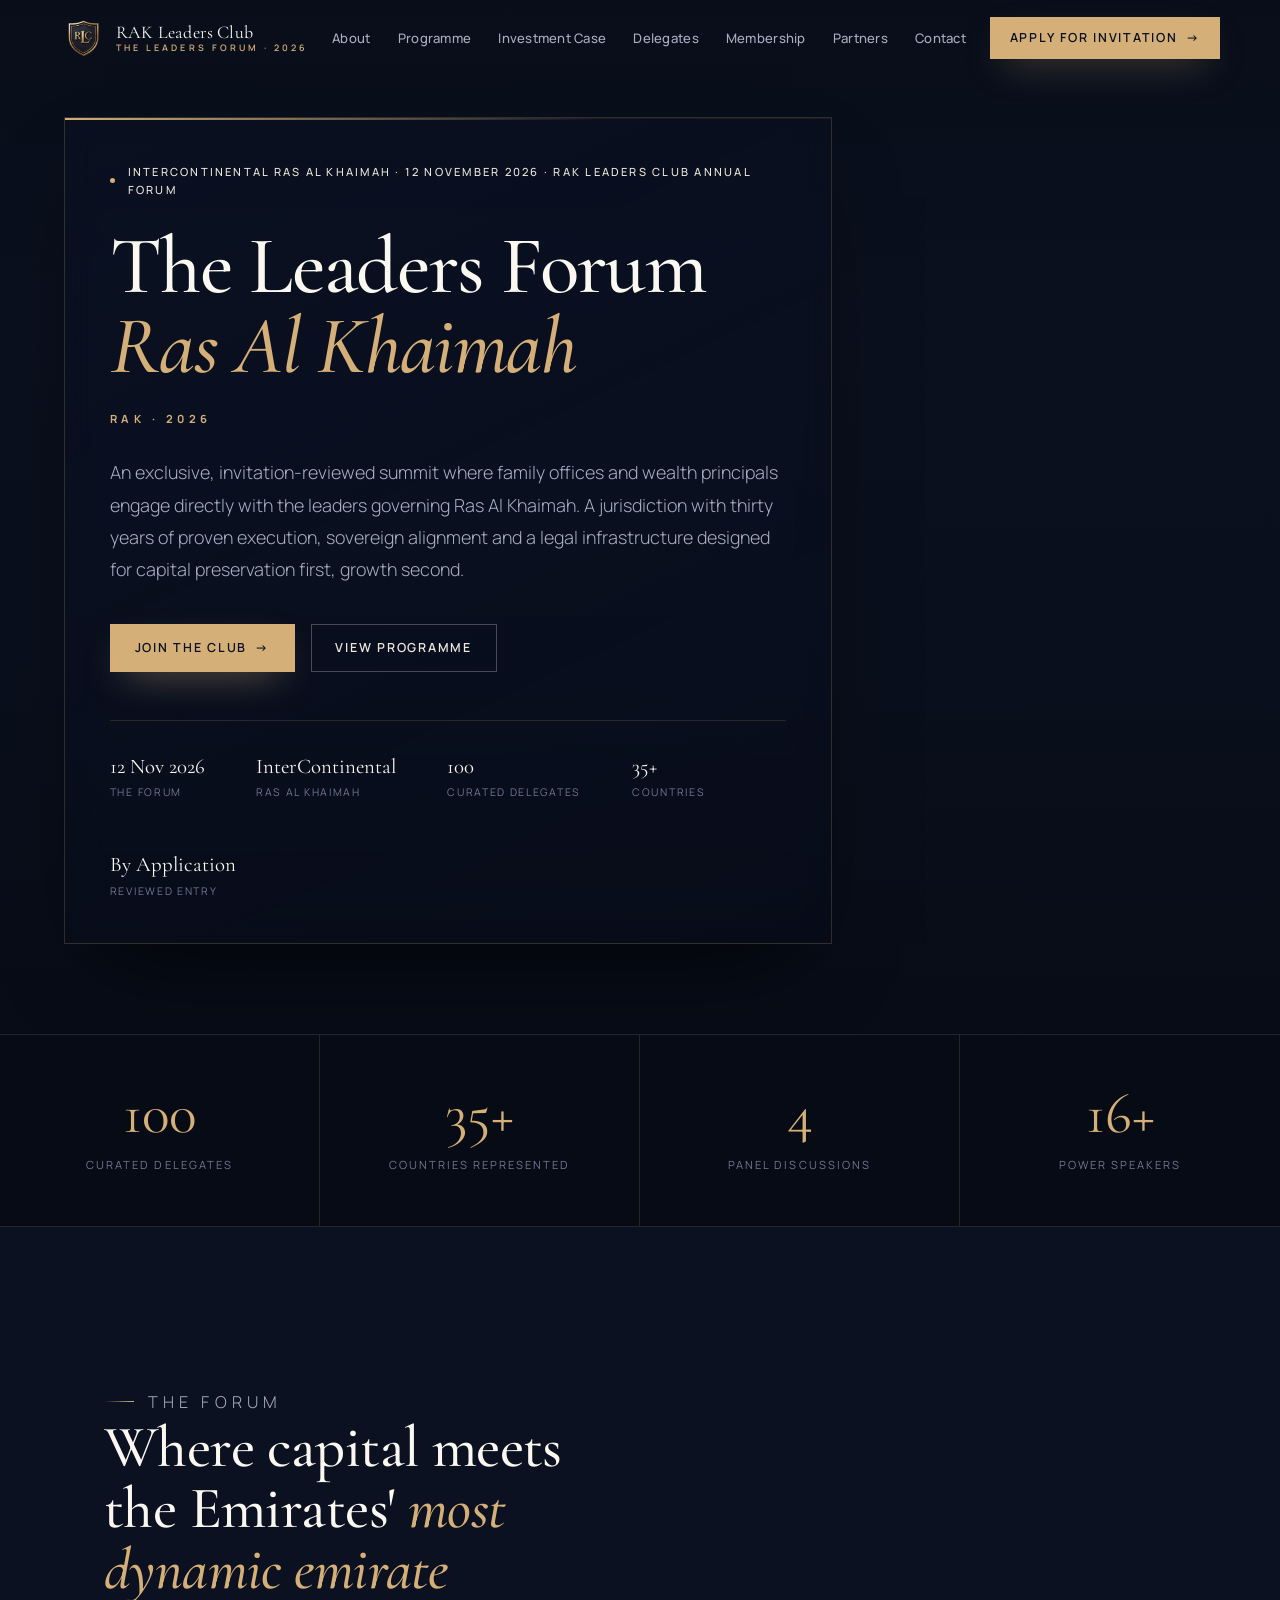
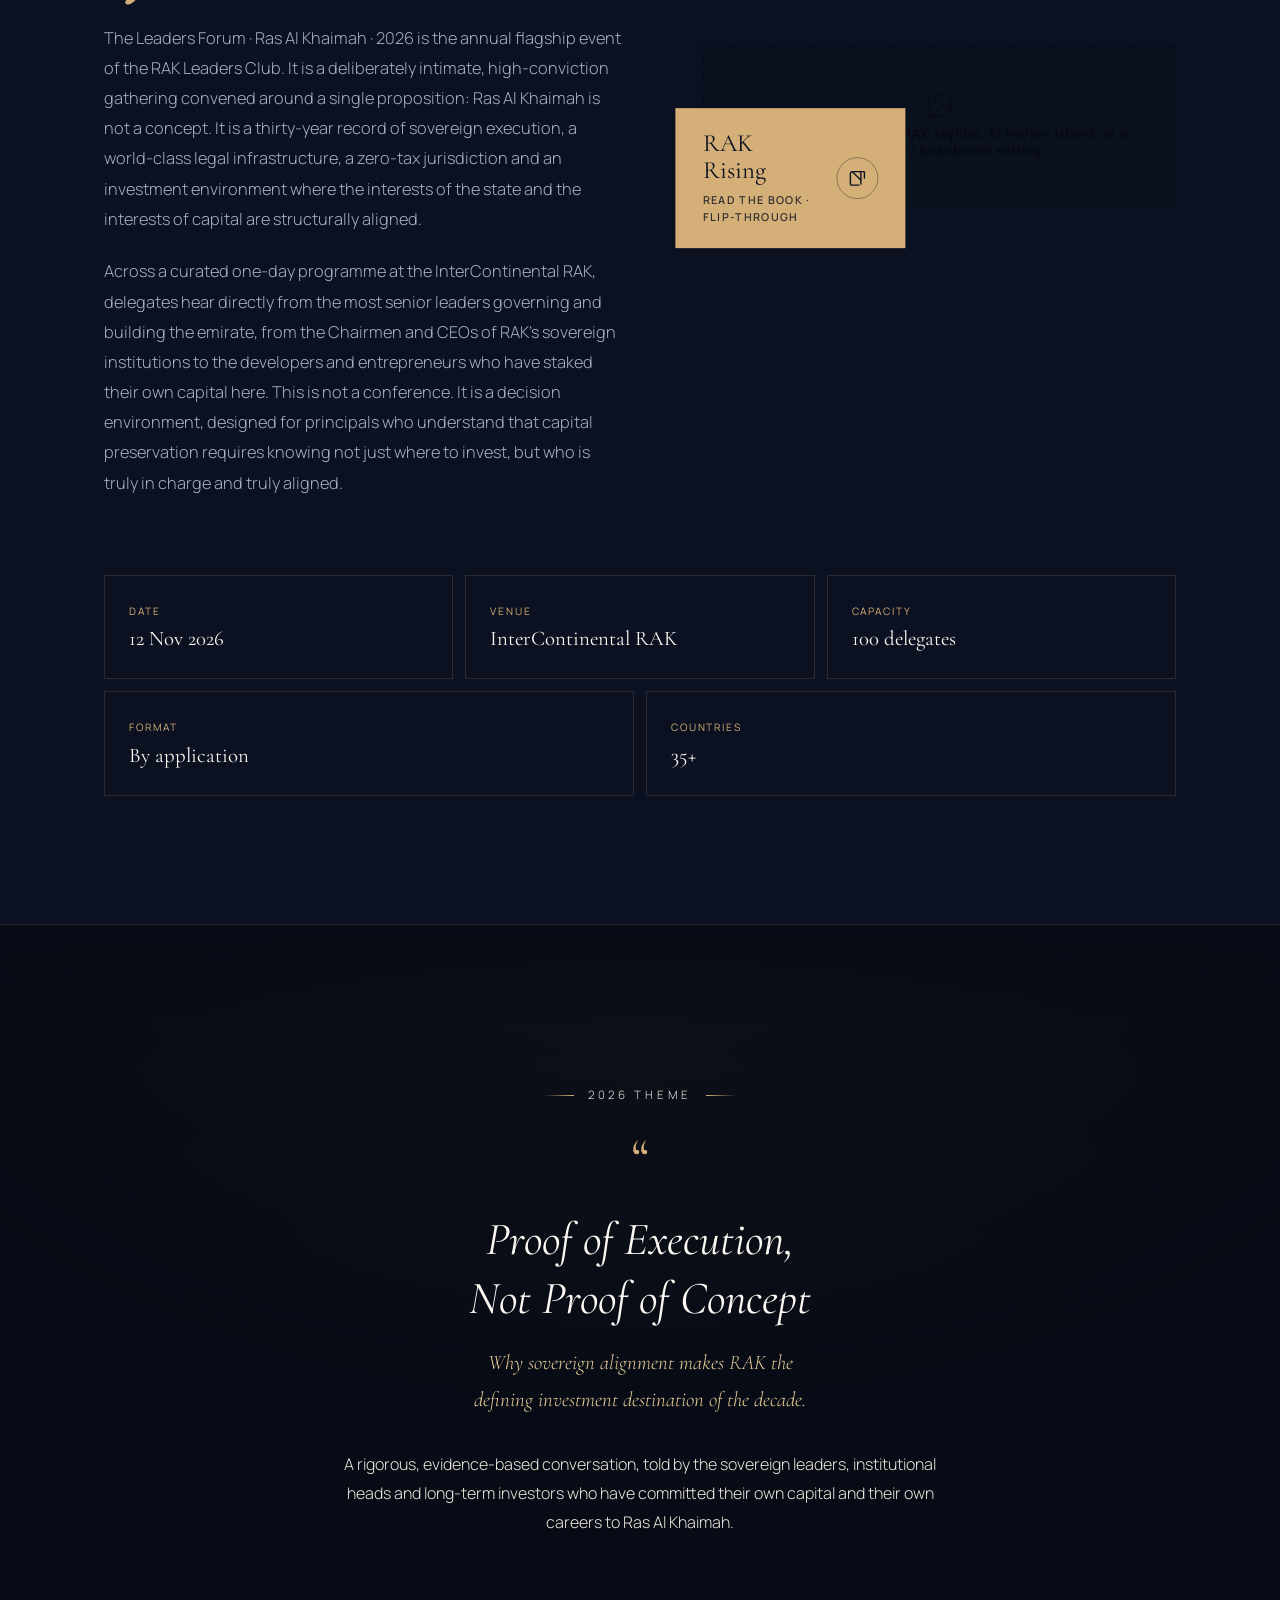
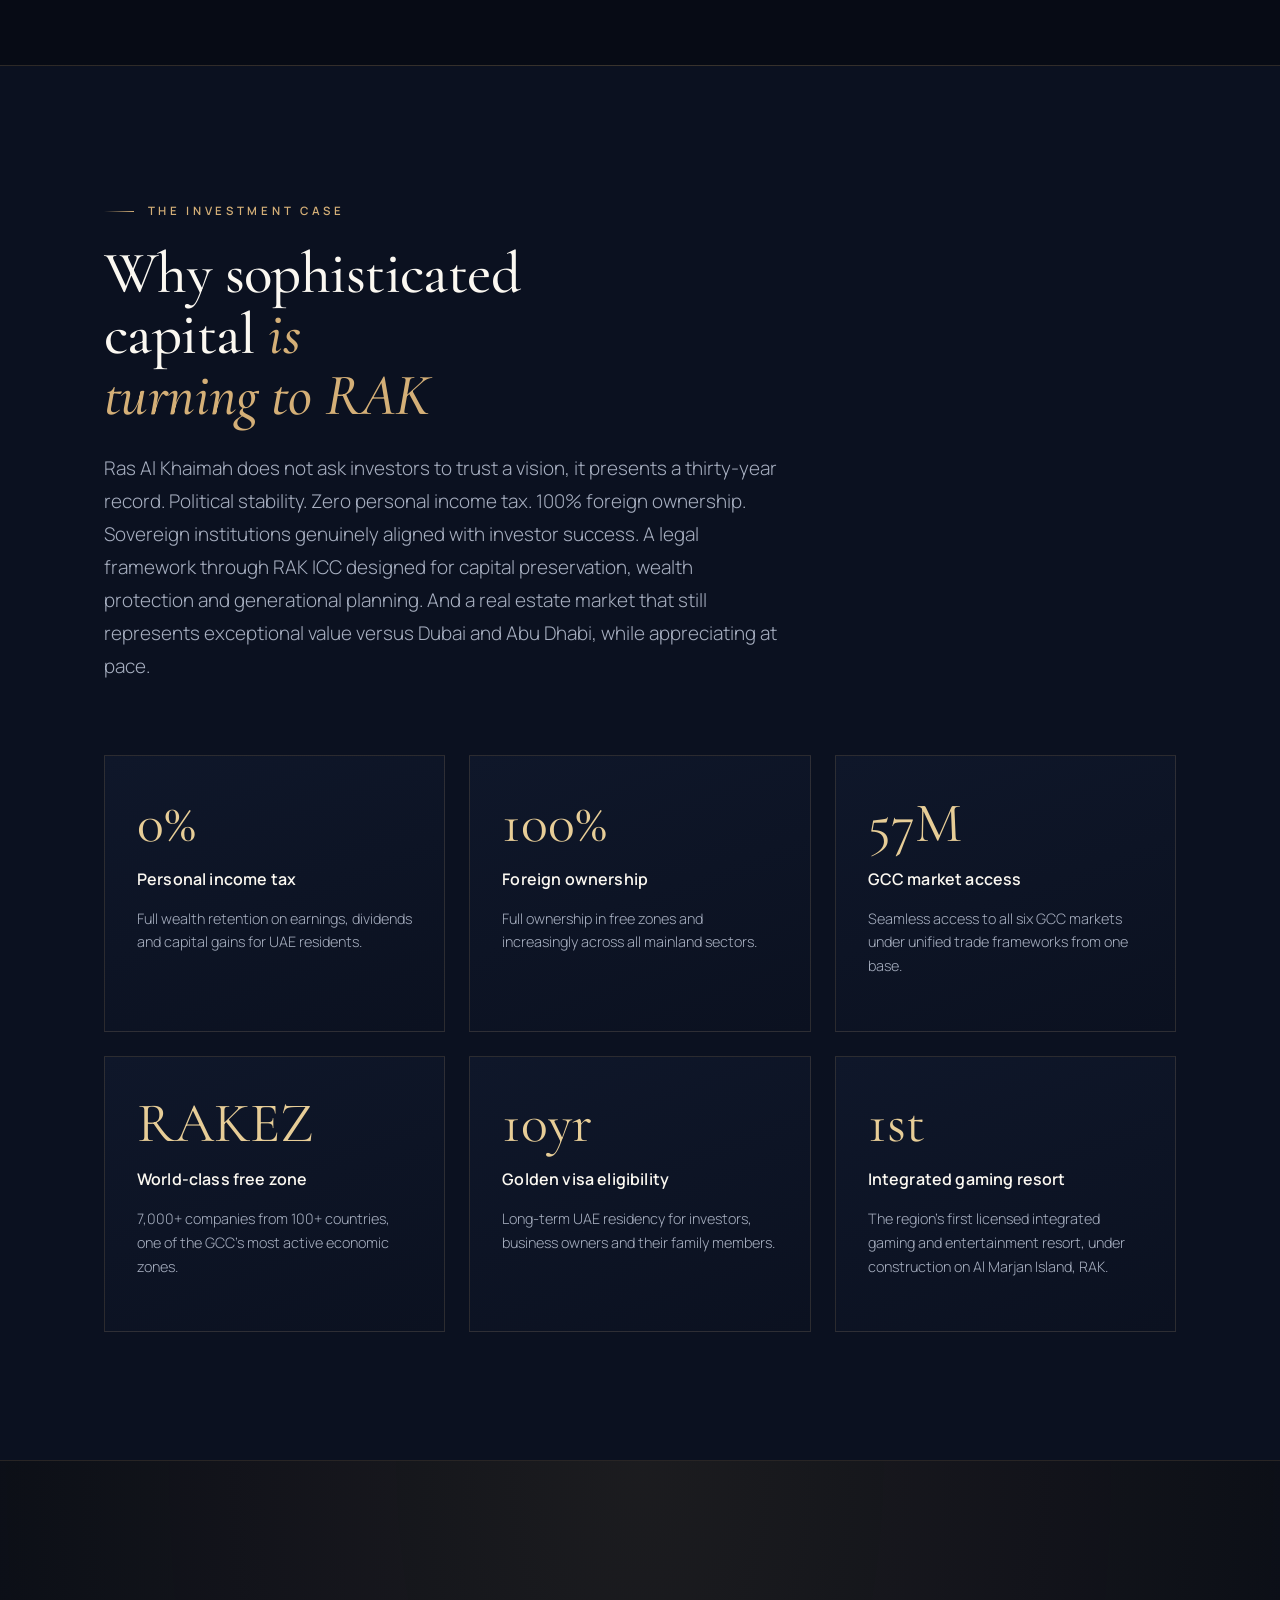
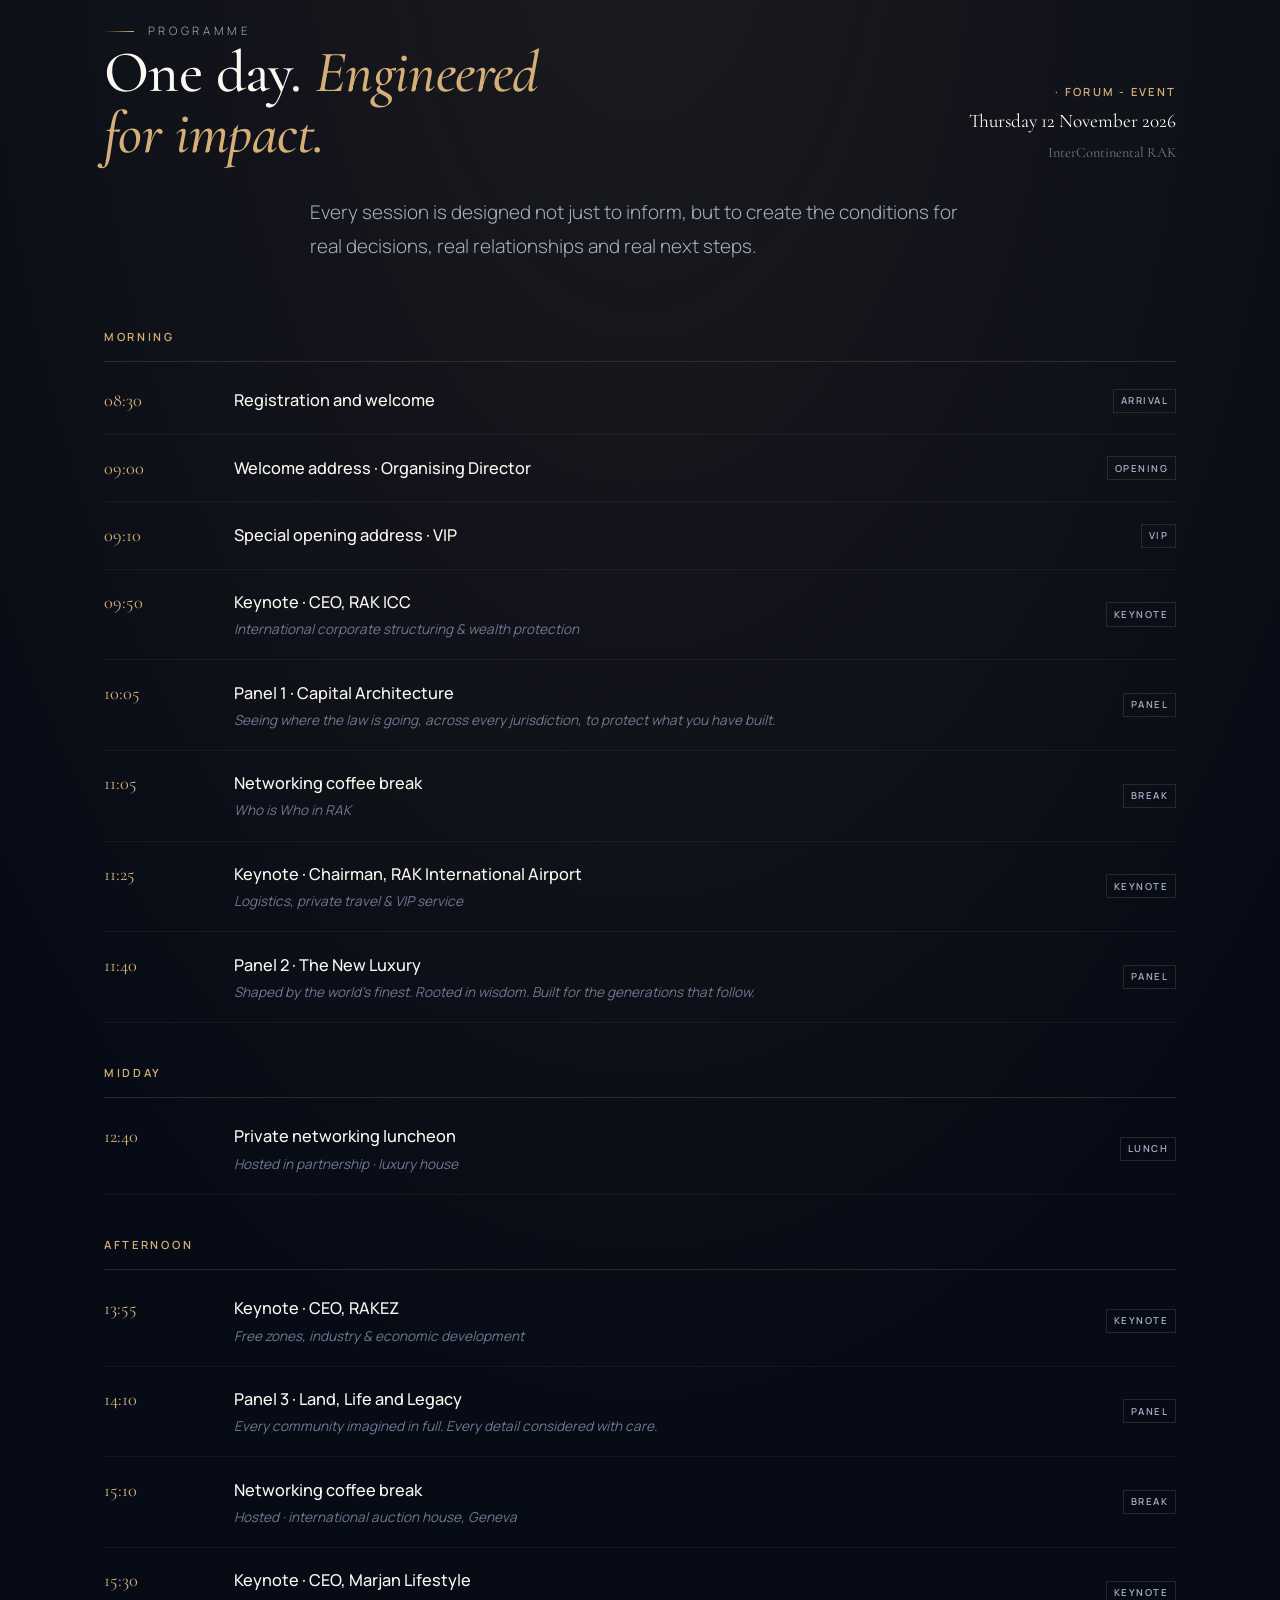
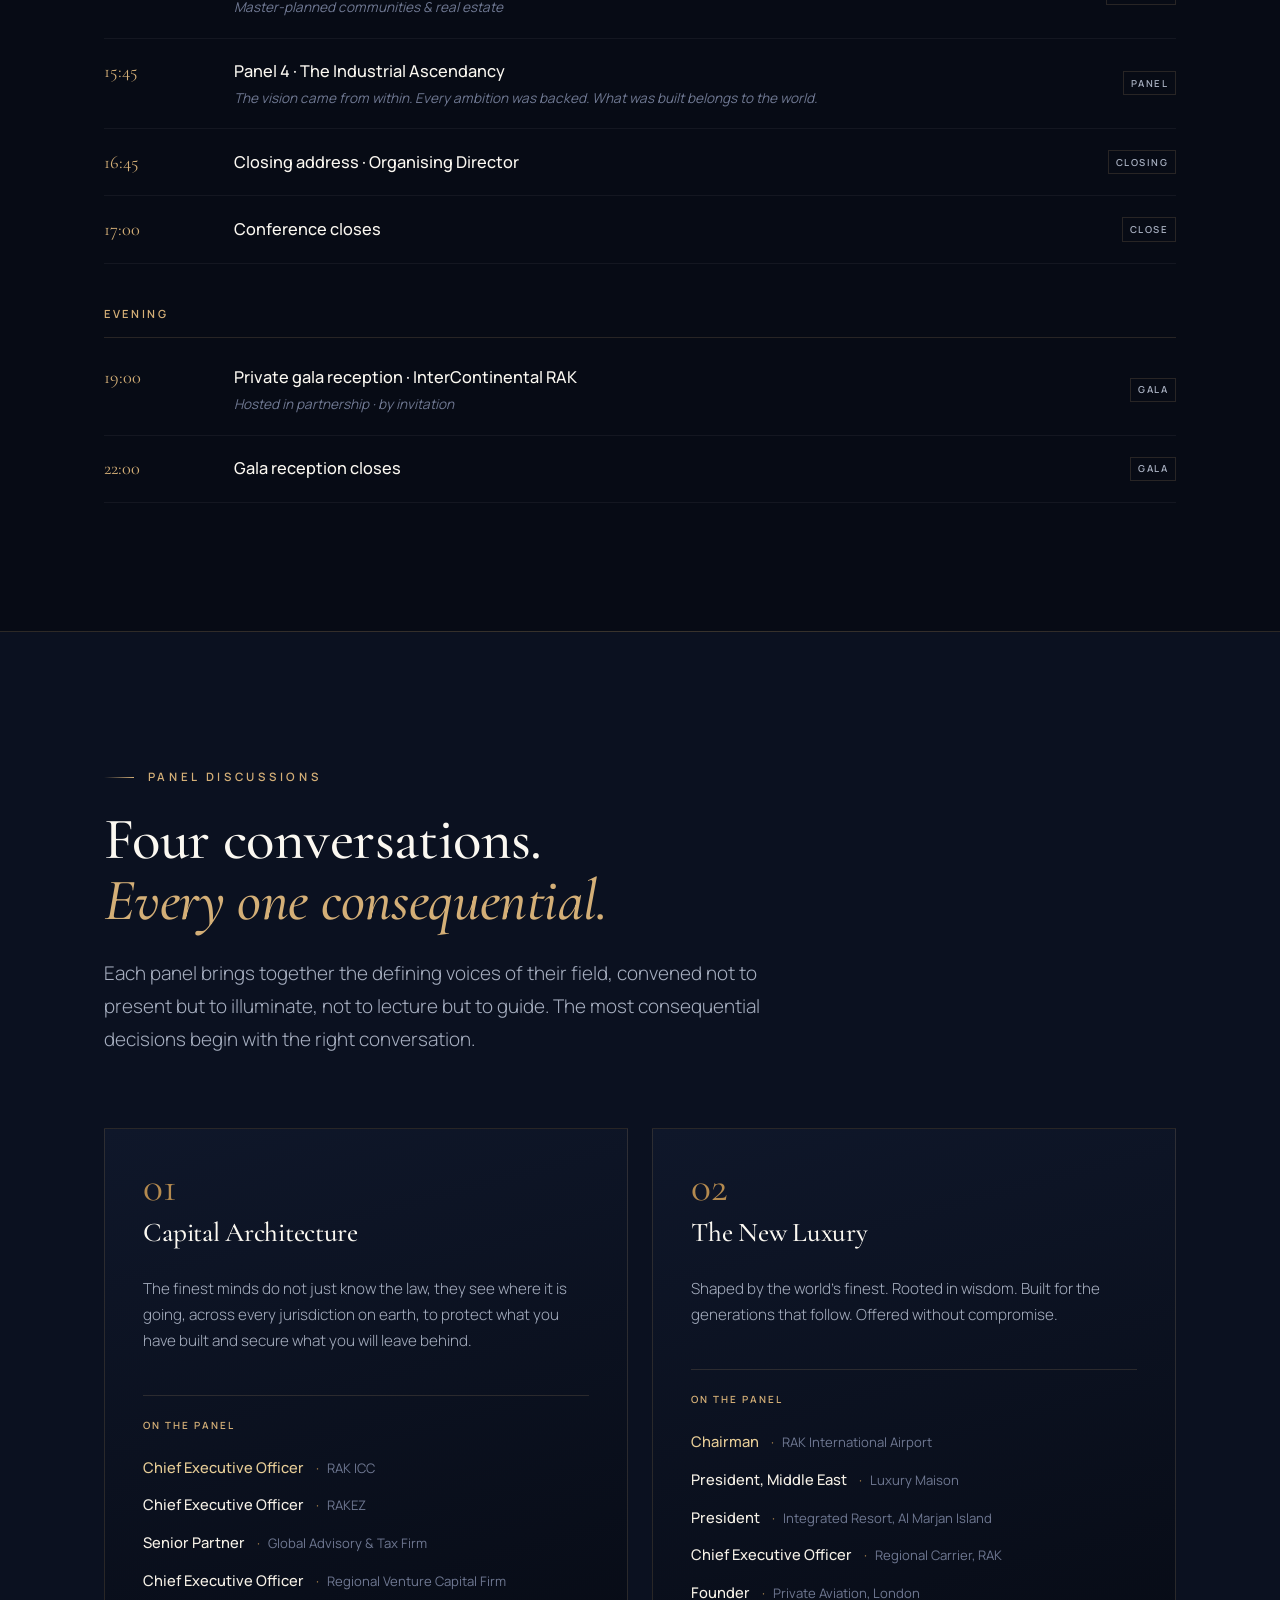
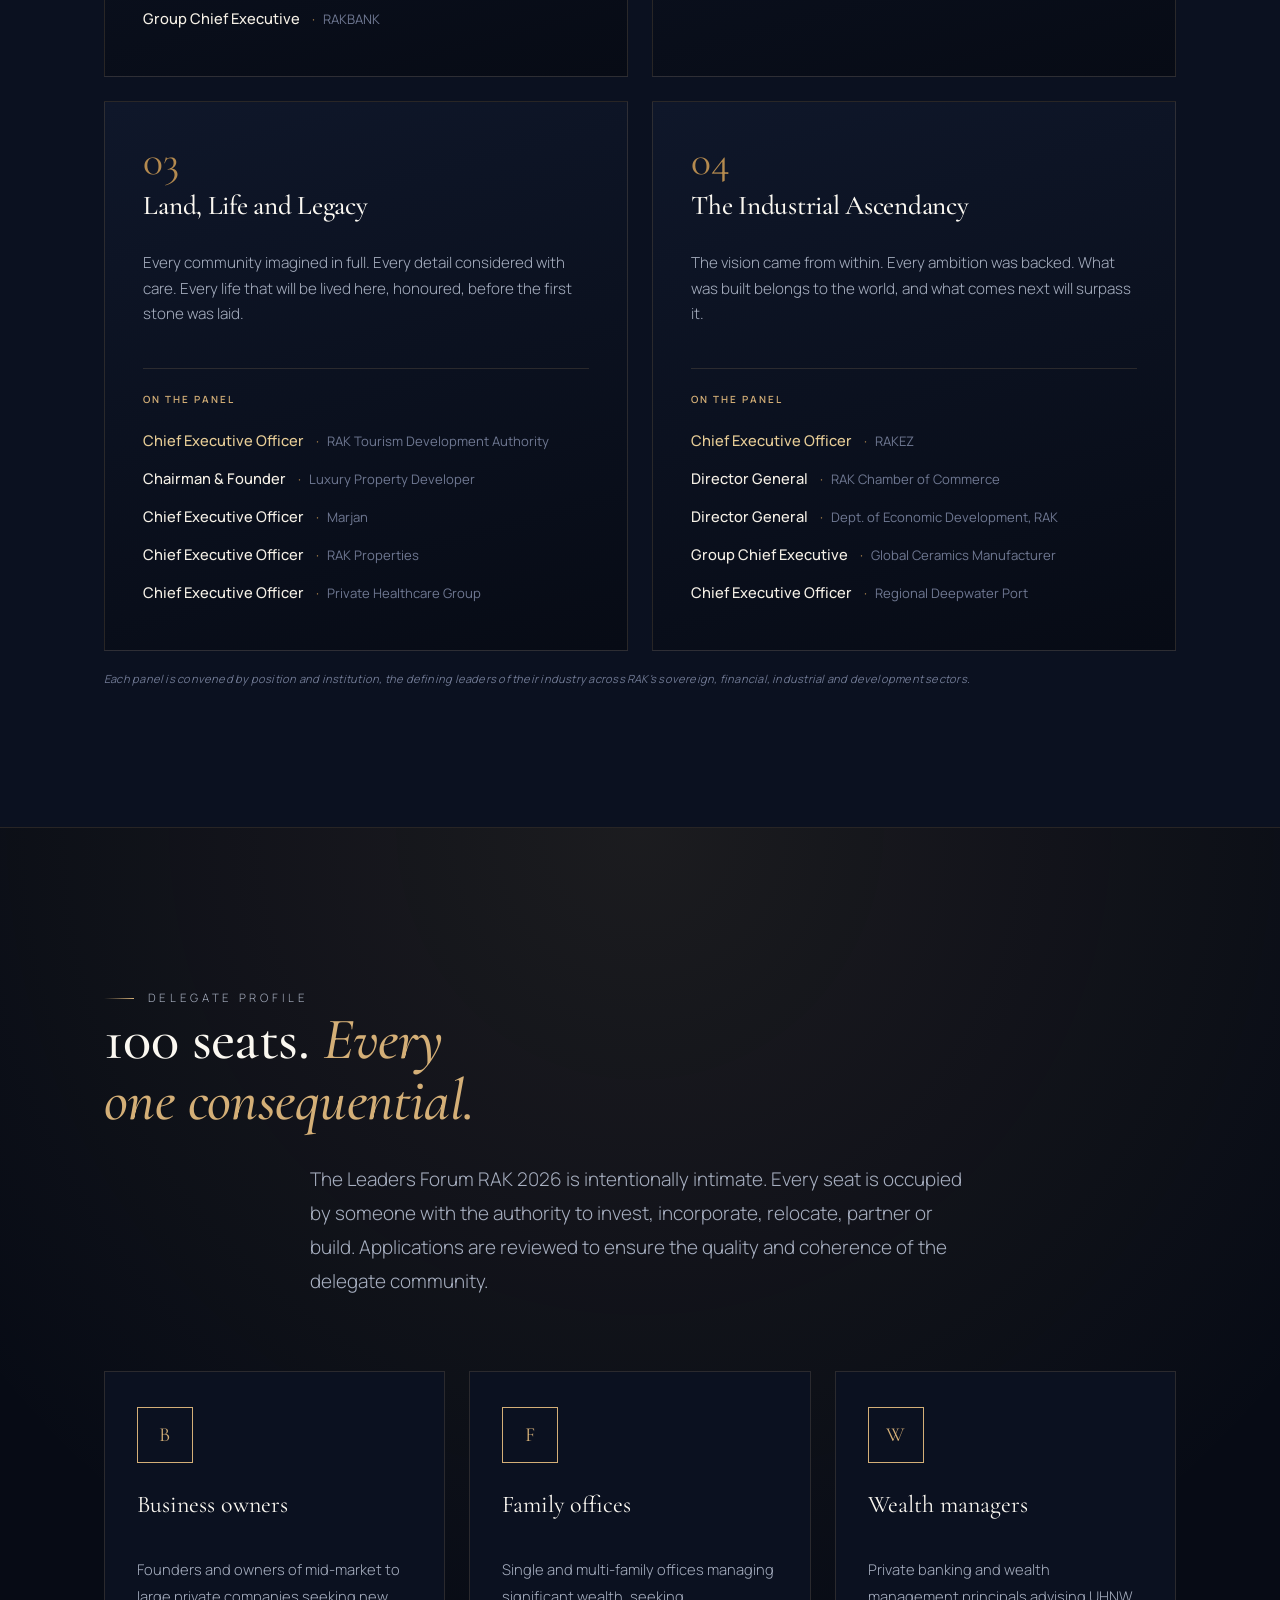
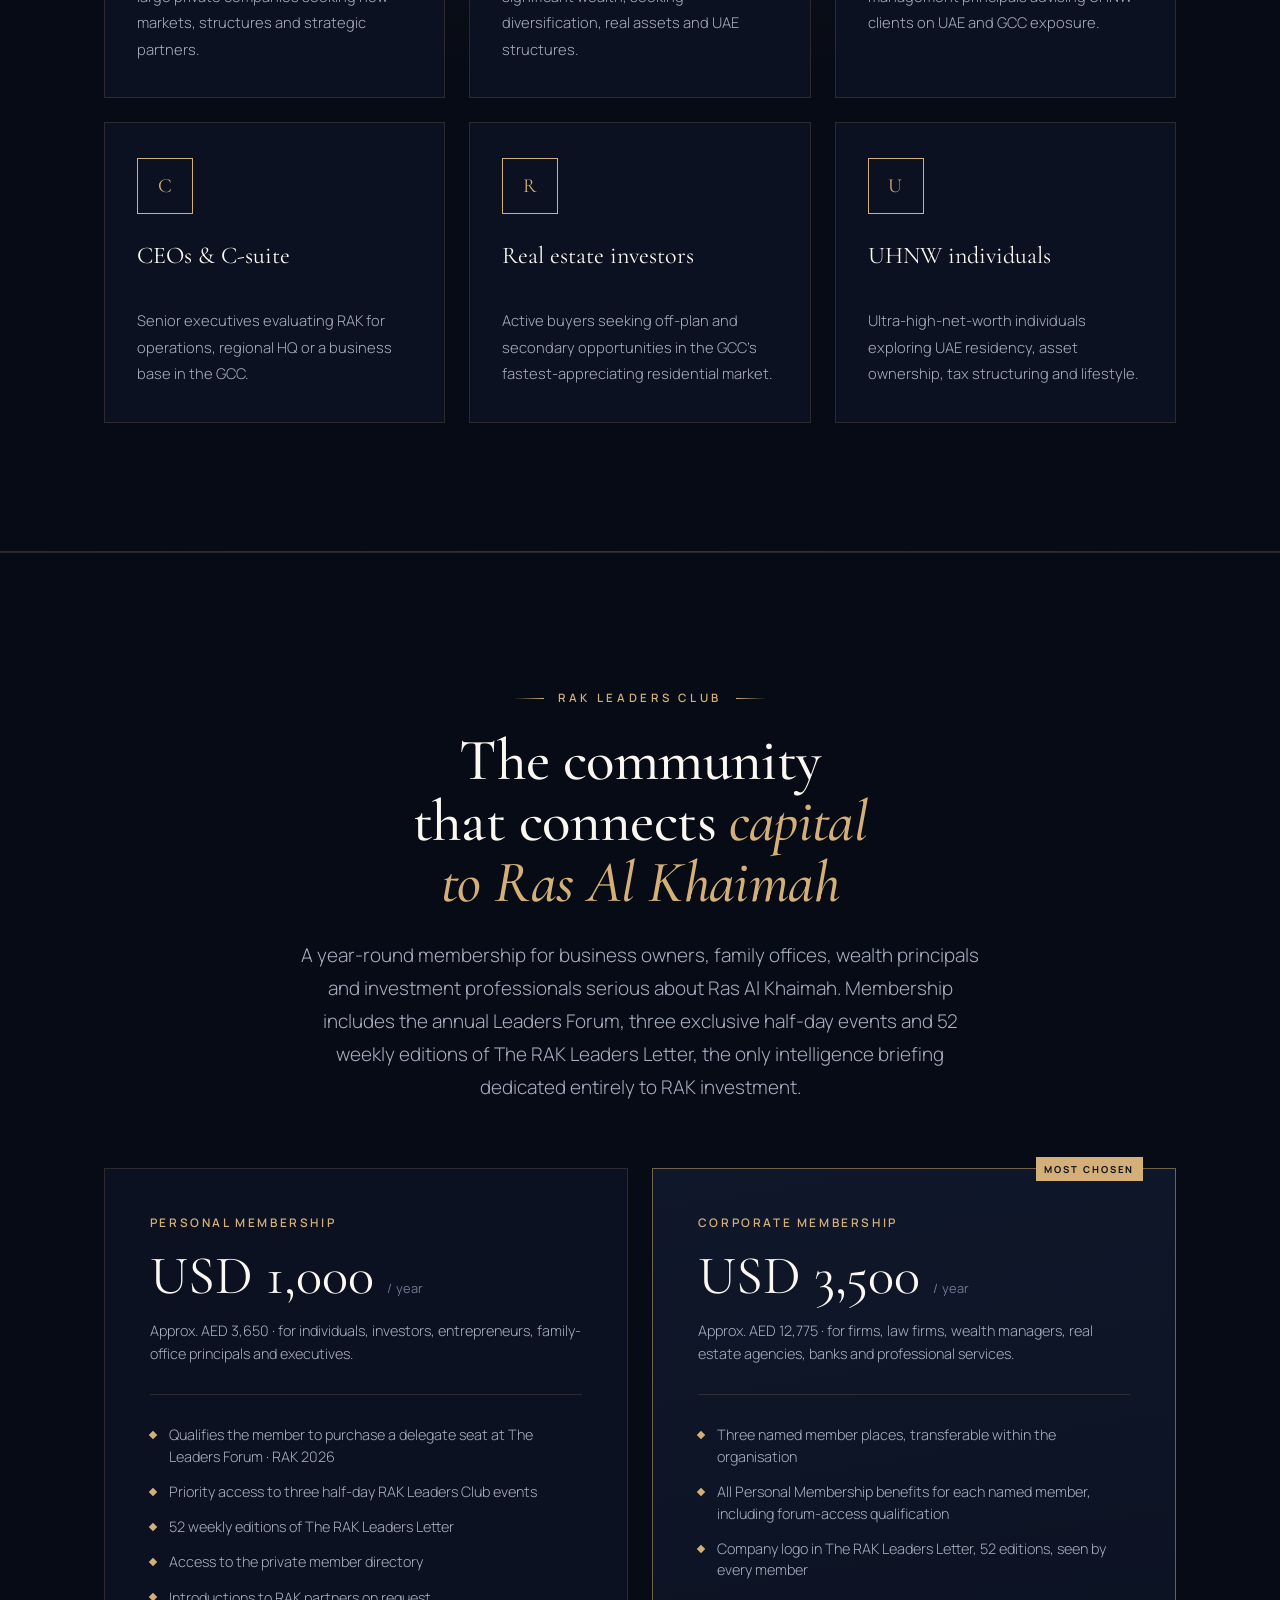
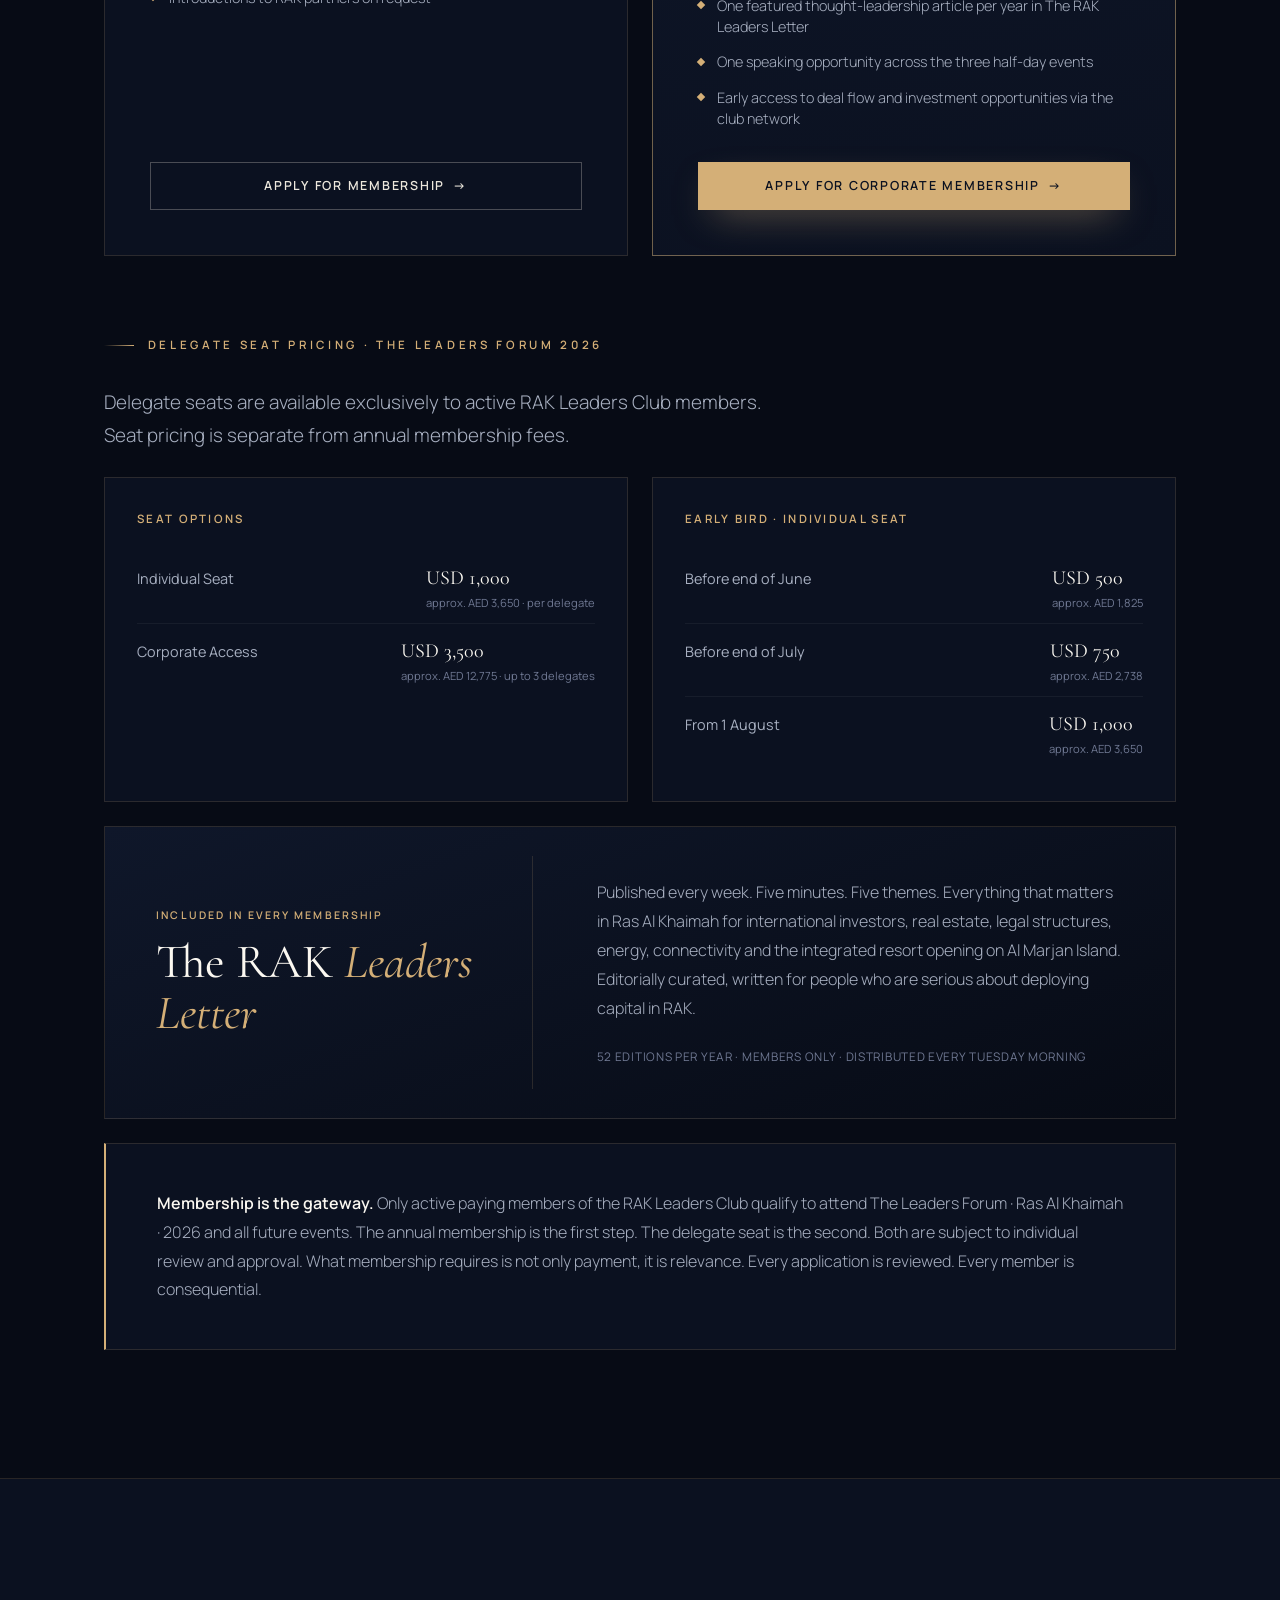
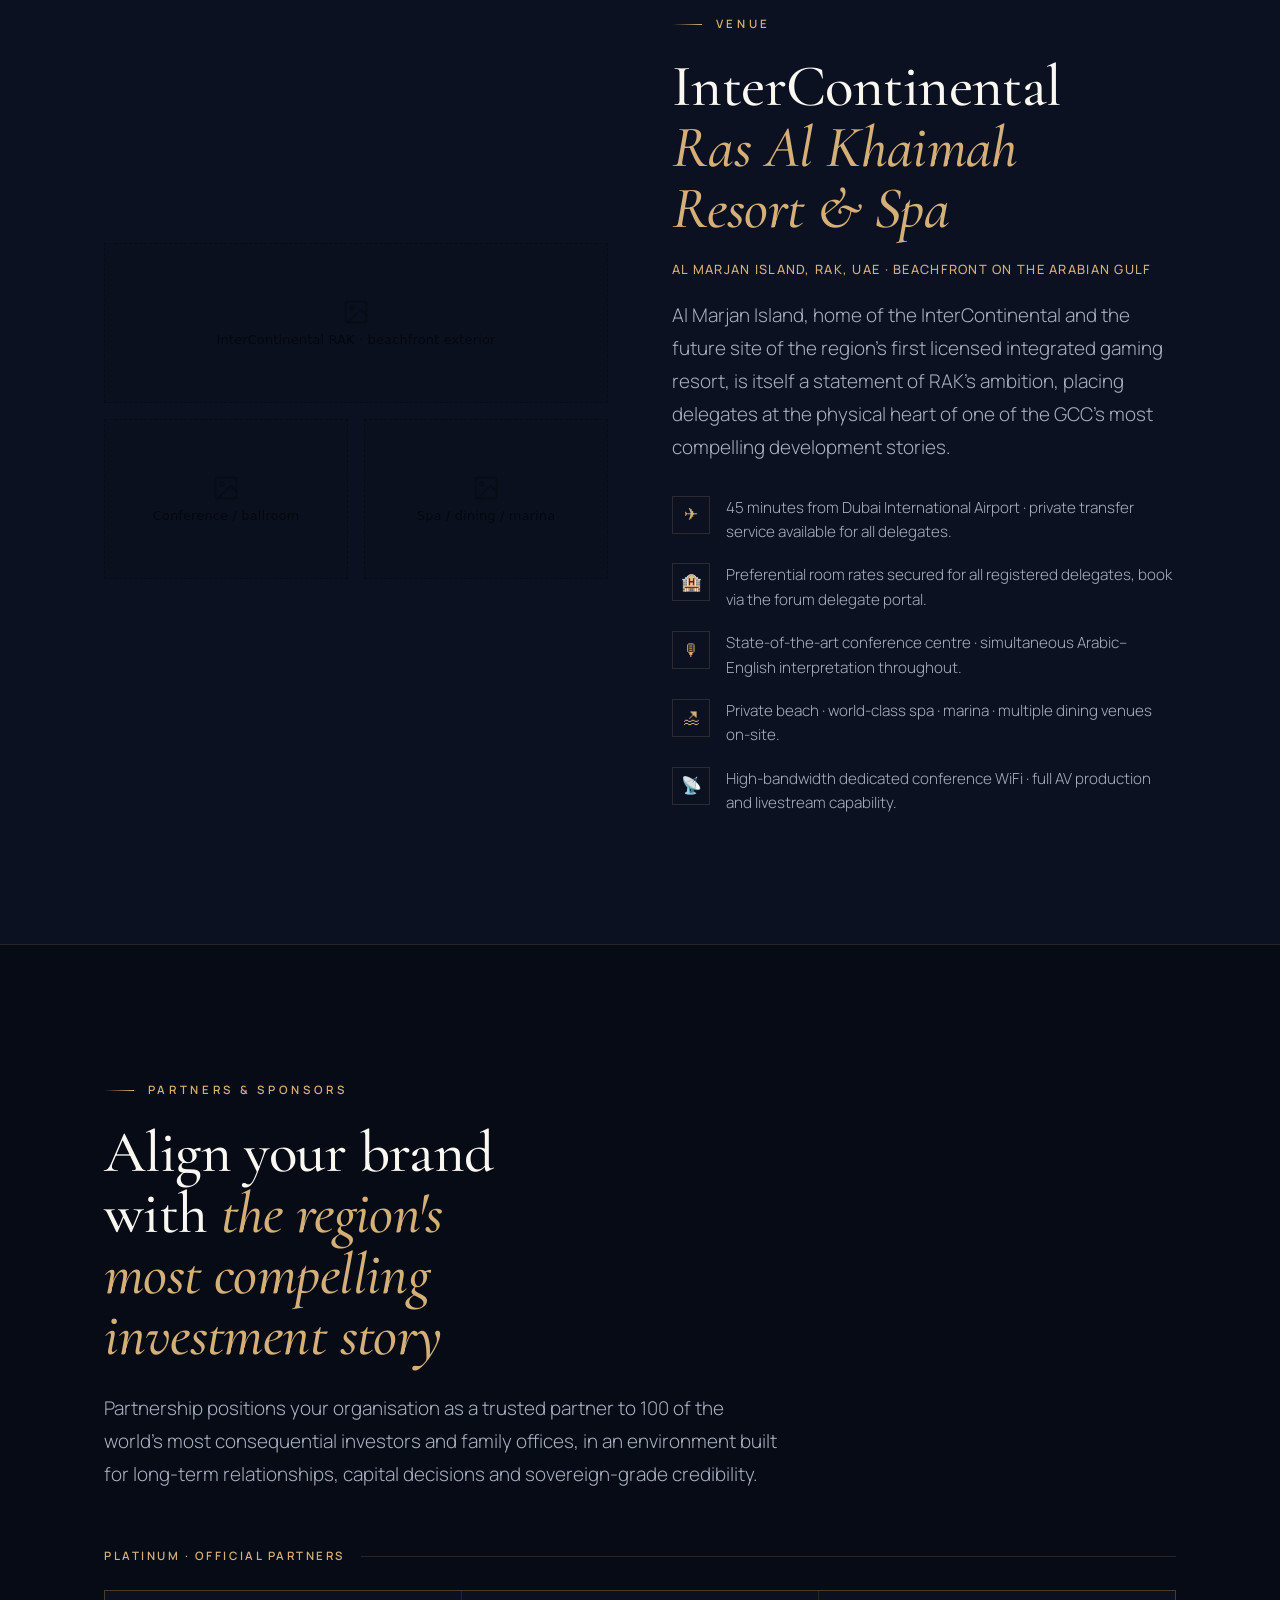
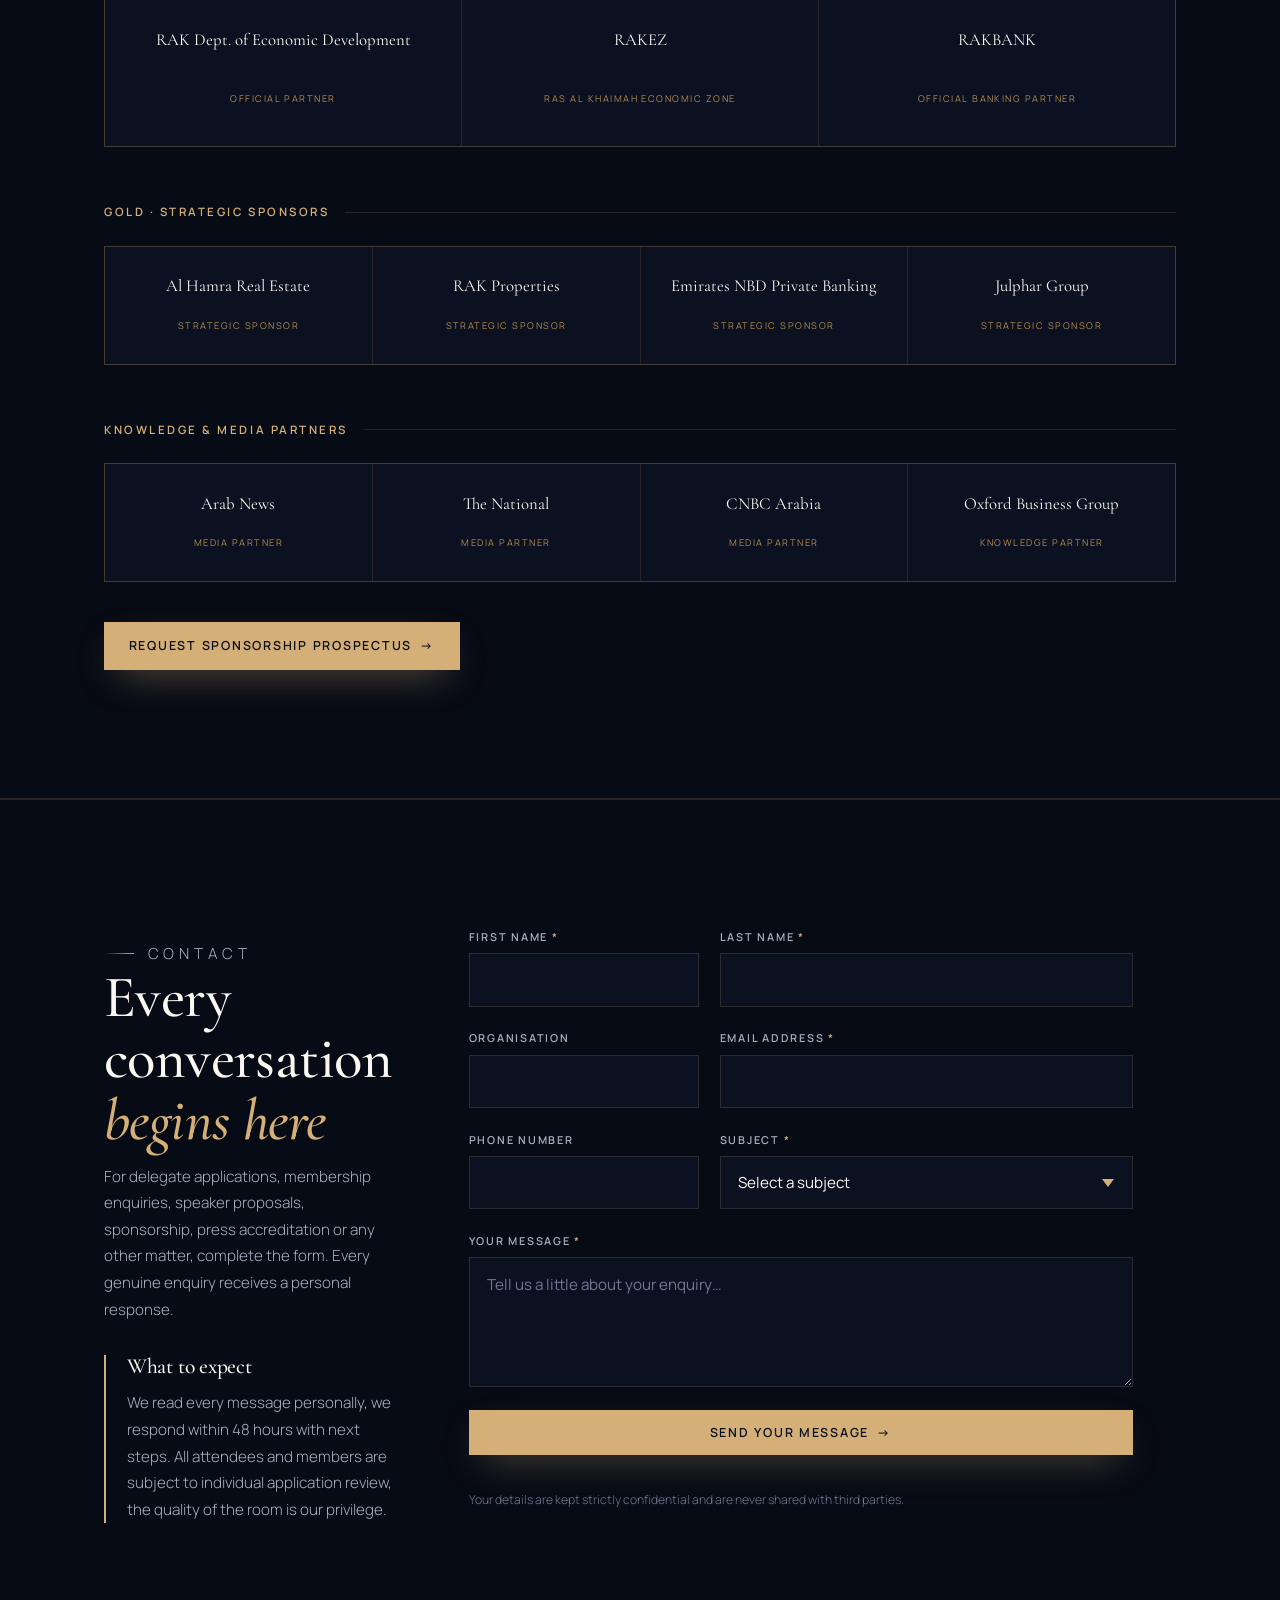
==== commit 08f5df08: "v2: RAK Leaders Club branding, VIP programme slot, Dawn of the North book Main site: - Brand updated" ====
--- a/index.html
+++ b/index.html
@@ -3,7 +3,7 @@
 <head>
 <meta charset="UTF-8" />
 <meta name="viewport" content="width=device-width, initial-scale=1" />
-<title>The Leaders Forum — Ras Al Khaimah 2026</title>
+<title>The Leaders Forum, Ras Al Khaimah 2026</title>
 <meta name="description" content="An exclusive, invitation-reviewed summit where family offices and wealth principals engage directly with the leaders governing Ras Al Khaimah. 12 November 2026 · InterContinental RAK." />
 <link rel="preconnect" href="https://fonts.googleapis.com" />
 <link rel="preconnect" href="https://fonts.gstatic.com" crossorigin />
@@ -16,11 +16,11 @@
 <!-- ============================ NAV ============================ -->
 <header class="nav">
   <div class="nav__inner">
-    <a class="brand" href="#home" aria-label="The Leaders Forum, Ras Al Khaimah">
-      <span class="brand__mark">L</span>
+    <a class="brand" href="#home" aria-label="RAK Leaders Club">
+      <img class="brand__logo" src="assets/rlc-logo.png" alt="RAK Leaders Club" />
       <span class="brand__text">
-        <span class="brand__name">The Leaders Forum</span>
-        <span class="brand__sub">Ras Al Khaimah</span>
+        <span class="brand__name">RAK Leaders Club</span>
+        <span class="brand__sub">The Leaders Forum · 2026</span>
       </span>
     </a>
     <nav>
@@ -46,7 +46,7 @@
 <!-- mobile drawer -->
 <div class="drawer" aria-hidden="true">
   <div class="drawer__top">
-    <span class="brand"><span class="brand__mark">L</span><span class="brand__text"><span class="brand__name">The Leaders Forum</span><span class="brand__sub">Ras Al Khaimah</span></span></span>
+    <span class="brand"><img class="brand__logo" src="assets/rlc-logo.png" alt="RAK Leaders Club" /><span class="brand__text"><span class="brand__name">RAK Leaders Club</span><span class="brand__sub">The Leaders Forum · 2026</span></span></span>
     <button class="drawer__close" aria-label="Close menu">
       <svg width="24" height="24" viewBox="0 0 24 24" fill="none"><path d="M2 2l20 20M22 2L2 22" stroke="currentColor" stroke-width="1.5"/></svg>
     </button>
@@ -65,9 +65,7 @@
 <!-- ============================ HERO ============================ -->
 <section class="hero" id="home" data-screen-label="Hero">
   <div class="hero__media">
-    <video class="hero__video" autoplay muted loop playsinline preload="auto" aria-hidden="true">
-      <source src="assets/hero.mp4" type="video/mp4" />
-    </video>
+    <video class="hero__video" autoplay muted loop playsinline preload="none" aria-hidden="true" data-src="assets/hero.mp4"></video>
   </div>
   <div class="hero__scrim"></div>
   <div class="hero__inner">
@@ -75,7 +73,8 @@
     <span class="hero__kicker"><span class="dot"></span> InterContinental Ras Al Khaimah · 12 November 2026 · RAK Leaders Club Annual Forum</span>
     <h1>The Leaders Forum <em>Ras Al Khaimah</em></h1>
     <p class="hero__badge">RAK · 2026</p>
-    <p class="hero__lead">An exclusive, invitation-reviewed summit where family offices and wealth principals engage directly with the leaders governing Ras Al Khaimah — a jurisdiction with thirty years of proven execution, sovereign alignment and a legal infrastructure designed for capital preservation first, growth second.</p>
+    <p class="hero__lead">An exclusive, invitation-reviewed summit where family offices and wealth principals engage directly with the leaders governing Ras Al Khaimah.
+A jurisdiction with thirty years of proven execution, sovereign alignment and a legal infrastructure designed for capital preservation first, growth second.</p>
     <div class="hero__cta">
       <a class="btn btn--gold" href="#attendance">Join the Club <span class="arr">→</span></a>
       <a class="btn btn--ghost" href="#programme">View Programme</a>
@@ -109,11 +108,11 @@
         <p class="eyebrow">The Forum</p>
         <h2 class="display">Where capital meets the Emirates' <em>most dynamic emirate</em></h2>
         <p>The Leaders Forum · Ras Al Khaimah · 2026 is the annual flagship event of the RAK Leaders Club. It is a deliberately intimate, high-conviction gathering convened around a single proposition: Ras Al Khaimah is not a concept. It is a thirty-year record of sovereign execution, a world-class legal infrastructure, a zero-tax jurisdiction and an investment environment where the interests of the state and the interests of capital are structurally aligned.</p>
-        <p>Across a curated one-day programme at the InterContinental RAK, delegates hear directly from the most senior leaders governing and building the emirate — from the Chairmen and CEOs of RAK's sovereign institutions to the developers and entrepreneurs who have staked their own capital here. This is not a conference. It is a decision environment, designed for principals who understand that capital preservation requires knowing not just where to invest, but who is truly in charge and truly aligned.</p>
+        <p>Across a curated one-day programme at the InterContinental RAK, delegates hear directly from the most senior leaders governing and building the emirate, from the Chairmen and CEOs of RAK's sovereign institutions to the developers and entrepreneurs who have staked their own capital here. This is not a conference. It is a decision environment, designed for principals who understand that capital preservation requires knowing not just where to invest, but who is truly in charge and truly aligned.</p>
       </div>
       <div class="forum__media reveal" data-d="1">
-        <image-slot id="forum-portrait" shape="rect" fit="cover" placeholder="Drop a portrait image — RAK skyline, Al Marjan Island, or a leadership / boardroom setting"></image-slot>
-        <a class="tag tag--download" href="book/index.html" target="_blank" rel="noopener" aria-label="Open the RAK Rising book — flip-through edition (opens in a new window)">
+        <image-slot id="forum-portrait" shape="rect" fit="cover" placeholder="Drop a portrait image, RAK skyline, Al Marjan Island, or a leadership / boardroom setting"></image-slot>
+        <a class="tag tag--download" href="book/index.html" target="_blank" rel="noopener" aria-label="Open the RAK Rising book, flip-through edition (opens in a new window)">
           <div class="tag__txt">
             <div class="t">RAK Rising</div>
             <div class="d">Read the book · flip-through</div>
@@ -138,16 +137,14 @@
 
 <!-- ============================ THEME ============================ -->
 <section class="section theme theme--video">
-  <video class="theme__video" autoplay muted loop playsinline preload="auto" aria-hidden="true">
-    <source src="assets/theme.mp4" type="video/mp4" />
-  </video>
+  <video class="theme__video" autoplay muted loop playsinline preload="none" aria-hidden="true" data-src="assets/theme.mp4"></video>
   <div class="theme__scrim"></div>
   <div class="wrap reveal">
     <p class="eyebrow eyebrow--center">2026 Theme</p>
     <span class="mark">“</span>
     <blockquote>Proof of Execution, Not Proof of Concept</blockquote>
     <p style="font-family:var(--serif);font-style:italic;font-size:1.3rem;color:var(--gold-bright);max-width:min(38ch,100%);margin-inline:auto;margin-top:1rem;">Why sovereign alignment makes RAK the defining investment destination of the decade.</p>
-    <p>A rigorous, evidence-based conversation — told by the sovereign leaders, institutional heads and long-term investors who have committed their own capital and their own careers to Ras Al Khaimah.</p>
+    <p>A rigorous, evidence-based conversation, told by the sovereign leaders, institutional heads and long-term investors who have committed their own capital and their own careers to Ras Al Khaimah.</p>
   </div>
 </section>
 
@@ -157,15 +154,15 @@
     <div class="reveal">
       <p class="eyebrow">The Investment Case</p>
       <h2 class="display">Why sophisticated capital <em>is turning to RAK</em></h2>
-      <p class="section-lead">Ras Al Khaimah does not ask investors to trust a vision — it presents a thirty-year record. Political stability. Zero personal income tax. 100% foreign ownership. Sovereign institutions genuinely aligned with investor success. A legal framework through RAK ICC designed for capital preservation, wealth protection and generational planning. And a real estate market that still represents exceptional value versus Dubai and Abu Dhabi, while appreciating at pace.</p>
+      <p class="section-lead">Ras Al Khaimah does not ask investors to trust a vision, it presents a thirty-year record. Political stability. Zero personal income tax. 100% foreign ownership. Sovereign institutions genuinely aligned with investor success. A legal framework through RAK ICC designed for capital preservation, wealth protection and generational planning. And a real estate market that still represents exceptional value versus Dubai and Abu Dhabi, while appreciating at pace.</p>
     </div>
     <div class="invest__grid">
       <article class="icard reveal"><div class="big">0%</div><div class="ttl">Personal income tax</div><p class="desc">Full wealth retention on earnings, dividends and capital gains for UAE residents.</p></article>
       <article class="icard reveal" data-d="1"><div class="big">100%</div><div class="ttl">Foreign ownership</div><p class="desc">Full ownership in free zones and increasingly across all mainland sectors.</p></article>
       <article class="icard reveal" data-d="2"><div class="big">57M</div><div class="ttl">GCC market access</div><p class="desc">Seamless access to all six GCC markets under unified trade frameworks from one base.</p></article>
-      <article class="icard reveal"><div class="big">RAKEZ</div><div class="ttl">World-class free zone</div><p class="desc">7,000+ companies from 100+ countries — one of the GCC's most active economic zones.</p></article>
+      <article class="icard reveal"><div class="big">RAKEZ</div><div class="ttl">World-class free zone</div><p class="desc">7,000+ companies from 100+ countries, one of the GCC's most active economic zones.</p></article>
       <article class="icard reveal" data-d="1"><div class="big">10yr</div><div class="ttl">Golden visa eligibility</div><p class="desc">Long-term UAE residency for investors, business owners and their family members.</p></article>
-      <article class="icard reveal" data-d="2"><div class="big">1st</div><div class="ttl">Integrated gaming resort</div><p class="desc">The region's first licensed integrated gaming and entertainment resort — under construction on Al Marjan Island, RAK.</p></article>
+      <article class="icard reveal" data-d="2"><div class="big">1st</div><div class="ttl">Integrated gaming resort</div><p class="desc">The region's first licensed integrated gaming and entertainment resort, under construction on Al Marjan Island, RAK.</p></article>
     </div>
   </div>
 </section>
@@ -179,7 +176,7 @@
         <h2 class="display">One day. <em>Engineered for impact.</em></h2>
       </div>
       <div class="prog__day">
-        <div class="d1">Day 1 · Forum</div>
+        <div class="d1">· FORUM - EVENT</div>
         <div class="d2">Thursday 12 November 2026</div>
         <div class="d2" style="font-size:0.9rem;color:var(--on-dark-faint);">InterContinental RAK</div>
       </div>
@@ -191,28 +188,29 @@
         <div class="tl__phase-label">Morning</div>
         <div class="tl__row"><div class="tl__time">08:30</div><div class="tl__body"><div class="t">Registration and welcome</div></div><div class="tl__tag">Arrival</div></div>
         <div class="tl__row"><div class="tl__time">09:00</div><div class="tl__body"><div class="t">Welcome address · Organising Director</div></div><div class="tl__tag">Opening</div></div>
-        <div class="tl__row"><div class="tl__time">09:10</div><div class="tl__body"><div class="t">Keynote · CEO, RAK ICC</div><div class="s">International corporate structuring &amp; wealth protection</div></div><div class="tl__tag">Keynote</div></div>
-        <div class="tl__row"><div class="tl__time">09:25</div><div class="tl__body"><div class="t">Panel 1 · Capital Architecture</div><div class="s">Seeing where the law is going — across every jurisdiction — to protect what you have built.</div></div><div class="tl__tag">Panel</div></div>
-        <div class="tl__row"><div class="tl__time">10:25</div><div class="tl__body"><div class="t">Networking coffee break</div><div class="s">Who is Who in RAK</div></div><div class="tl__tag">Break</div></div>
-        <div class="tl__row"><div class="tl__time">10:45</div><div class="tl__body"><div class="t">Keynote · President, Integrated Resort · Al Marjan Island</div><div class="s">Integrated resorts, hospitality &amp; gaming</div></div><div class="tl__tag">Keynote</div></div>
-        <div class="tl__row"><div class="tl__time">11:00</div><div class="tl__body"><div class="t">Panel 2 · The New Luxury</div><div class="s">Shaped by the world's finest. Rooted in wisdom. Built for the generations that follow.</div></div><div class="tl__tag">Panel</div></div>
+        <div class="tl__row"><div class="tl__time">09:10</div><div class="tl__body"><div class="t">Special opening address · VIP</div></div><div class="tl__tag">VIP</div></div>
+        <div class="tl__row"><div class="tl__time">09:50</div><div class="tl__body"><div class="t">Keynote · CEO, RAK ICC</div><div class="s">International corporate structuring &amp; wealth protection</div></div><div class="tl__tag">Keynote</div></div>
+        <div class="tl__row"><div class="tl__time">10:05</div><div class="tl__body"><div class="t">Panel 1 · Capital Architecture</div><div class="s">Seeing where the law is going, across every jurisdiction, to protect what you have built.</div></div><div class="tl__tag">Panel</div></div>
+        <div class="tl__row"><div class="tl__time">11:05</div><div class="tl__body"><div class="t">Networking coffee break</div><div class="s">Who is Who in RAK</div></div><div class="tl__tag">Break</div></div>
+        <div class="tl__row"><div class="tl__time">11:25</div><div class="tl__body"><div class="t">Keynote · Chairman, RAK International Airport</div><div class="s">Logistics, private travel &amp; VIP service</div></div><div class="tl__tag">Keynote</div></div>
+        <div class="tl__row"><div class="tl__time">11:40</div><div class="tl__body"><div class="t">Panel 2 · The New Luxury</div><div class="s">Shaped by the world's finest. Rooted in wisdom. Built for the generations that follow.</div></div><div class="tl__tag">Panel</div></div>
       </div>
       <div class="tl__phase">
         <div class="tl__phase-label">Midday</div>
-        <div class="tl__row"><div class="tl__time">12:00</div><div class="tl__body"><div class="t">Private networking luncheon</div><div class="s">Hosted in partnership · luxury house</div></div><div class="tl__tag">Lunch</div></div>
+        <div class="tl__row"><div class="tl__time">12:40</div><div class="tl__body"><div class="t">Private networking luncheon</div><div class="s">Hosted in partnership · luxury house</div></div><div class="tl__tag">Lunch</div></div>
       </div>
       <div class="tl__phase">
         <div class="tl__phase-label">Afternoon</div>
-        <div class="tl__row"><div class="tl__time">13:15</div><div class="tl__body"><div class="t">Keynote · CEO, RAKEZ</div><div class="s">Free zones, industry &amp; economic development</div></div><div class="tl__tag">Keynote</div></div>
-        <div class="tl__row"><div class="tl__time">13:30</div><div class="tl__body"><div class="t">Panel 3 · Land, Life and Legacy</div><div class="s">Every community imagined in full. Every detail considered with care.</div></div><div class="tl__tag">Panel</div></div>
-        <div class="tl__row"><div class="tl__time">14:30</div><div class="tl__body"><div class="t">Networking coffee break</div><div class="s">Hosted · international auction house, Geneva</div></div><div class="tl__tag">Break</div></div>
-        <div class="tl__row"><div class="tl__time">14:50</div><div class="tl__body"><div class="t">Keynote · CEO, Marjan Lifestyle</div><div class="s">Master-planned communities &amp; real estate</div></div><div class="tl__tag">Keynote</div></div>
-        <div class="tl__row"><div class="tl__time">15:05</div><div class="tl__body"><div class="t">Panel 4 · The Industrial Ascendancy</div><div class="s">The vision came from within. Every ambition was backed. What was built belongs to the world.</div></div><div class="tl__tag">Panel</div></div>
+        <div class="tl__row"><div class="tl__time">13:55</div><div class="tl__body"><div class="t">Keynote · CEO, RAKEZ</div><div class="s">Free zones, industry &amp; economic development</div></div><div class="tl__tag">Keynote</div></div>
+        <div class="tl__row"><div class="tl__time">14:10</div><div class="tl__body"><div class="t">Panel 3 · Land, Life and Legacy</div><div class="s">Every community imagined in full. Every detail considered with care.</div></div><div class="tl__tag">Panel</div></div>
+        <div class="tl__row"><div class="tl__time">15:10</div><div class="tl__body"><div class="t">Networking coffee break</div><div class="s">Hosted · international auction house, Geneva</div></div><div class="tl__tag">Break</div></div>
+        <div class="tl__row"><div class="tl__time">15:30</div><div class="tl__body"><div class="t">Keynote · CEO, Marjan Lifestyle</div><div class="s">Master-planned communities &amp; real estate</div></div><div class="tl__tag">Keynote</div></div>
+        <div class="tl__row"><div class="tl__time">15:45</div><div class="tl__body"><div class="t">Panel 4 · The Industrial Ascendancy</div><div class="s">The vision came from within. Every ambition was backed. What was built belongs to the world.</div></div><div class="tl__tag">Panel</div></div>
+        <div class="tl__row"><div class="tl__time">16:45</div><div class="tl__body"><div class="t">Closing address · Organising Director</div></div><div class="tl__tag">Closing</div></div>
+        <div class="tl__row"><div class="tl__time">17:00</div><div class="tl__body"><div class="t">Conference closes</div></div><div class="tl__tag">Close</div></div>
       </div>
       <div class="tl__phase">
         <div class="tl__phase-label">Evening</div>
-        <div class="tl__row"><div class="tl__time">16:05</div><div class="tl__body"><div class="t">Closing address · Organising Director</div></div><div class="tl__tag">Closing</div></div>
-        <div class="tl__row"><div class="tl__time">16:20</div><div class="tl__body"><div class="t">Conference closes</div></div><div class="tl__tag">Close</div></div>
         <div class="tl__row"><div class="tl__time">19:00</div><div class="tl__body"><div class="t">Private gala reception · InterContinental RAK</div><div class="s">Hosted in partnership · by invitation</div></div><div class="tl__tag">Gala</div></div>
         <div class="tl__row"><div class="tl__time">22:00</div><div class="tl__body"><div class="t">Gala reception closes</div></div><div class="tl__tag">Gala</div></div>
       </div>
@@ -226,14 +224,14 @@
     <div class="reveal">
       <p class="eyebrow">Panel Discussions</p>
       <h2 class="display">Four conversations. <em>Every one consequential.</em></h2>
-      <p class="section-lead">Each panel brings together the defining voices of their field — convened not to present but to illuminate, not to lecture but to guide. The most consequential decisions begin with the right conversation.</p>
+      <p class="section-lead">Each panel brings together the defining voices of their field, convened not to present but to illuminate, not to lecture but to guide. The most consequential decisions begin with the right conversation.</p>
     </div>
     <div class="panels__grid">
 
       <article class="panel reveal">
         <div class="panel__no">01</div>
         <h3 class="panel__title">Capital Architecture</h3>
-        <p class="panel__desc">The finest minds do not just know the law — they see where it is going, across every jurisdiction on earth, to protect what you have built and secure what you will leave behind.</p>
+        <p class="panel__desc">The finest minds do not just know the law, they see where it is going, across every jurisdiction on earth, to protect what you have built and secure what you will leave behind.</p>
         <div class="panel__roster">
           <div class="cap">On the panel</div>
           <div class="seat seat--keynote"><span class="seat__role">Chief Executive Officer</span><span class="seat__org">RAK ICC</span></div>
@@ -287,7 +285,7 @@
       </article>
 
     </div>
-    <p class="tbc-note reveal">Each panel is convened by position and institution — the defining leaders of their industry across RAK's sovereign, financial, industrial and development sectors.</p>
+    <p class="tbc-note reveal">Each panel is convened by position and institution, the defining leaders of their industry across RAK's sovereign, financial, industrial and development sectors.</p>
   </div>
 </section>
 
@@ -300,12 +298,12 @@
       <p class="section-lead">The Leaders Forum RAK 2026 is intentionally intimate. Every seat is occupied by someone with the authority to invest, incorporate, relocate, partner or build. Applications are reviewed to ensure the quality and coherence of the delegate community.</p>
     </div>
     <div class="deleg__grid">
-      <article class="dcard reveal"><div class="dcard__mono">BO</div><div class="dcard__t">Business owners</div><p class="dcard__d">Founders and owners of mid-market to large private companies seeking new markets, structures and strategic partners.</p></article>
-      <article class="dcard reveal" data-d="1"><div class="dcard__mono">FO</div><div class="dcard__t">Family offices</div><p class="dcard__d">Single and multi-family offices managing significant wealth, seeking diversification, real assets and UAE structures.</p></article>
-      <article class="dcard reveal" data-d="2"><div class="dcard__mono">WM</div><div class="dcard__t">Wealth managers</div><p class="dcard__d">Private banking and wealth management principals advising UHNW clients on UAE and GCC exposure.</p></article>
-      <article class="dcard reveal"><div class="dcard__mono">CE</div><div class="dcard__t">CEOs &amp; C-suite</div><p class="dcard__d">Senior executives evaluating RAK for operations, regional HQ or a business base in the GCC.</p></article>
-      <article class="dcard reveal" data-d="1"><div class="dcard__mono">RE</div><div class="dcard__t">Real estate investors</div><p class="dcard__d">Active buyers seeking off-plan and secondary opportunities in the GCC's fastest-appreciating residential market.</p></article>
-      <article class="dcard reveal" data-d="2"><div class="dcard__mono">HN</div><div class="dcard__t">UHNW individuals</div><p class="dcard__d">Ultra-high-net-worth individuals exploring UAE residency, asset ownership, tax structuring and lifestyle.</p></article>
+      <article class="dcard reveal"><div class="dcard__mono">B</div><div class="dcard__t">Business owners</div><p class="dcard__d">Founders and owners of mid-market to large private companies seeking new markets, structures and strategic partners.</p></article>
+      <article class="dcard reveal" data-d="1"><div class="dcard__mono">F</div><div class="dcard__t">Family offices</div><p class="dcard__d">Single and multi-family offices managing significant wealth, seeking diversification, real assets and UAE structures.</p></article>
+      <article class="dcard reveal" data-d="2"><div class="dcard__mono">W</div><div class="dcard__t">Wealth managers</div><p class="dcard__d">Private banking and wealth management principals advising UHNW clients on UAE and GCC exposure.</p></article>
+      <article class="dcard reveal"><div class="dcard__mono">C</div><div class="dcard__t">CEOs &amp; C-suite</div><p class="dcard__d">Senior executives evaluating RAK for operations, regional HQ or a business base in the GCC.</p></article>
+      <article class="dcard reveal" data-d="1"><div class="dcard__mono">R</div><div class="dcard__t">Real estate investors</div><p class="dcard__d">Active buyers seeking off-plan and secondary opportunities in the GCC's fastest-appreciating residential market.</p></article>
+      <article class="dcard reveal" data-d="2"><div class="dcard__mono">U</div><div class="dcard__t">UHNW individuals</div><p class="dcard__d">Ultra-high-net-worth individuals exploring UAE residency, asset ownership, tax structuring and lifestyle.</p></article>
     </div>
   </div>
 </section>
@@ -316,7 +314,7 @@
     <div class="text-center reveal">
       <p class="eyebrow eyebrow--center">RAK Leaders Club</p>
       <h2 class="display">The community that connects <em>capital to Ras Al Khaimah</em></h2>
-      <p class="section-lead">A year-round membership for business owners, family offices, wealth principals and investment professionals serious about Ras Al Khaimah. Membership includes the annual Leaders Forum, three exclusive half-day events and 52 weekly editions of The RAK Leaders Letter — the only intelligence briefing dedicated entirely to RAK investment.</p>
+      <p class="section-lead">A year-round membership for business owners, family offices, wealth principals and investment professionals serious about Ras Al Khaimah. Membership includes the annual Leaders Forum, three exclusive half-day events and 52 weekly editions of The RAK Leaders Letter, the only intelligence briefing dedicated entirely to RAK investment.</p>
     </div>
 
     <div class="price__grid">
@@ -342,7 +340,7 @@
         <ul class="pcard__list">
           <li>Three named member places, transferable within the organisation</li>
           <li>All Personal Membership benefits for each named member, including forum-access qualification</li>
-          <li>Company logo in The RAK Leaders Letter — 52 editions, seen by every member</li>
+          <li>Company logo in The RAK Leaders Letter, 52 editions, seen by every member</li>
           <li>One featured thought-leadership article per year in The RAK Leaders Letter</li>
           <li>One speaking opportunity across the three half-day events</li>
           <li>Early access to deal flow and investment opportunities via the club network</li>
@@ -377,14 +375,14 @@
         <div class="t">The RAK <em>Leaders Letter</em></div>
       </div>
       <div class="letter__r">
-        <p>Published every week. Five minutes. Five themes. Everything that matters in Ras Al Khaimah for international investors — real estate, legal structures, energy, connectivity and the integrated resort opening on Al Marjan Island. Editorially curated, written for people who are serious about deploying capital in RAK.</p>
+        <p>Published every week. Five minutes. Five themes. Everything that matters in Ras Al Khaimah for international investors, real estate, legal structures, energy, connectivity and the integrated resort opening on Al Marjan Island. Editorially curated, written for people who are serious about deploying capital in RAK.</p>
         <div class="meta">52 editions per year · Members only · Distributed every Tuesday morning</div>
       </div>
     </div>
 
     <!-- gateway -->
     <div class="gateway reveal">
-      <p><strong>Membership is the gateway.</strong> Only active paying members of the RAK Leaders Club qualify to attend The Leaders Forum · Ras Al Khaimah · 2026 and all future events. The annual membership is the first step. The delegate seat is the second. Both are subject to individual review and approval. What membership requires is not only payment — it is relevance. Every application is reviewed. Every member is consequential.</p>
+      <p><strong>Membership is the gateway.</strong> Only active paying members of the RAK Leaders Club qualify to attend The Leaders Forum · Ras Al Khaimah · 2026 and all future events. The annual membership is the first step. The delegate seat is the second. Both are subject to individual review and approval. What membership requires is not only payment, it is relevance. Every application is reviewed. Every member is consequential.</p>
     </div>
   </div>
 </section>
@@ -402,10 +400,10 @@
         <p class="eyebrow">Venue</p>
         <h2 class="display">InterContinental <em>Ras Al Khaimah Resort &amp; Spa</em></h2>
         <p class="venue__addr">Al Marjan Island, RAK, UAE · beachfront on the Arabian Gulf</p>
-        <p class="section-lead" style="margin-top:1.2rem;">Al Marjan Island — home of the InterContinental and the future site of the region's first licensed integrated gaming resort — is itself a statement of RAK's ambition, placing delegates at the physical heart of one of the GCC's most compelling development stories.</p>
+        <p class="section-lead" style="margin-top:1.2rem;">Al Marjan Island, home of the InterContinental and the future site of the region's first licensed integrated gaming resort, is itself a statement of RAK's ambition, placing delegates at the physical heart of one of the GCC's most compelling development stories.</p>
         <ul class="venue__feats">
           <li><span class="ic">✈</span><span>45 minutes from Dubai International Airport · private transfer service available for all delegates.</span></li>
-          <li><span class="ic">🏨</span><span>Preferential room rates secured for all registered delegates — book via the forum delegate portal.</span></li>
+          <li><span class="ic">🏨</span><span>Preferential room rates secured for all registered delegates, book via the forum delegate portal.</span></li>
           <li><span class="ic">🎙</span><span>State-of-the-art conference centre · simultaneous Arabic–English interpretation throughout.</span></li>
           <li><span class="ic">🏖</span><span>Private beach · world-class spa · marina · multiple dining venues on-site.</span></li>
           <li><span class="ic">📡</span><span>High-bandwidth dedicated conference WiFi · full AV production and livestream capability.</span></li>
@@ -421,7 +419,7 @@
     <div class="reveal">
       <p class="eyebrow">Partners &amp; Sponsors</p>
       <h2 class="display">Align your brand with <em>the region's most compelling investment story</em></h2>
-      <p class="section-lead">Partnership positions your organisation as a trusted partner to 100 of the world's most consequential investors and family offices — in an environment built for long-term relationships, capital decisions and sovereign-grade credibility.</p>
+      <p class="section-lead">Partnership positions your organisation as a trusted partner to 100 of the world's most consequential investors and family offices, in an environment built for long-term relationships, capital decisions and sovereign-grade credibility.</p>
     </div>
 
     <div class="tier reveal">
@@ -469,7 +467,7 @@
         <p>For delegate applications, membership enquiries, speaker proposals, sponsorship, press accreditation or any other matter, complete the form. Every genuine enquiry receives a personal response.</p>
         <div class="panel-note">
           <h3>What to expect</h3>
-          <p>We read every message personally. If your enquiry relates to delegate membership or a seat at The Leaders Forum · RAK 2026, we respond within 48 hours with next steps. All attendees and members are subject to individual application review — the quality of the room is our responsibility.</p>
+          <p>We read every message personally, we respond within 48 hours with next steps. All attendees and members are subject to individual application review, the quality of the room is our privilege.</p>
         </div>
       </div>
 
@@ -500,7 +498,7 @@
         </div>
         <div class="form__success">
           <div class="ic">✓</div>
-          <h4><span data-name="">Thank</span> you — your enquiry has been received.</h4>
+          <h4><span data-name="">Thank</span> you, your enquiry has been received.</h4>
           <p>A member of the RAK Leaders Club team will respond personally within 48 hours with next steps. Every application is reviewed.</p>
         </div>
       </form>
@@ -513,7 +511,7 @@
   <div class="wrap">
     <div class="footer__grid">
       <div class="footer__brand">
-        <span class="brand"><span class="brand__mark">L</span><span class="brand__text"><span class="brand__name">The Leaders Forum</span><span class="brand__sub">Ras Al Khaimah</span></span></span>
+        <span class="brand"><img class="brand__logo" src="assets/rlc-logo.png" alt="RAK Leaders Club" /><span class="brand__text"><span class="brand__name">RAK Leaders Club</span><span class="brand__sub">The Leaders Forum · 2026</span></span></span>
         <p>12 November 2026 · InterContinental Ras Al Khaimah · by application only. The annual flagship of the RAK Leaders Club.</p>
       </div>
       <div class="footer__col">
--- a/assets/styles.css
+++ b/assets/styles.css
@@ -1,6 +1,6 @@
 /* =========================================================================
-   THE LEADERS FORUM — RAS AL KHAIMAH 2026
-   Design system — luxury, sovereign, family-office grade.
+   THE LEADERS FORUM, RAS AL KHAIMAH 2026
+   Design system, luxury, sovereign, family-office grade.
    Palette: deep navy + warm gold + cream.  Type: Cormorant Garamond / Manrope.
    ========================================================================= */
 
@@ -187,6 +187,9 @@
   font-style: italic;
   flex: none;
 }
+.brand__logo { height: 42px; width: auto; display: block; flex: none; }
+.footer__brand .brand__logo { height: 48px; }
+.drawer .brand__logo { height: 44px; }
 .brand__text { display: flex; flex-direction: column; line-height: 1.2; }
 .brand__name { font-family: var(--serif); font-size: 1.12rem; color: var(--cream-pure); letter-spacing: 0.01em; white-space: nowrap; }
 .brand__sub { font-size: 0.56rem; letter-spacing: 0.34em; text-transform: uppercase; color: var(--gold); font-weight: 600; }
@@ -378,7 +381,7 @@
 .theme--video p { color: var(--on-dark); }
 
 /* =========================================================================
-   INVESTMENT CASE — stat cards
+   INVESTMENT CASE, stat cards
    ========================================================================= */
 .invest__grid { display: grid; grid-template-columns: repeat(3, 1fr); gap: 1.5rem; margin-top: clamp(3rem, 6vw, 4.5rem); }
 .icard {
@@ -397,7 +400,7 @@
 .icard .desc { font-size: 0.9rem; color: var(--on-dark-soft); font-weight: 300; line-height: 1.65; }
 
 /* =========================================================================
-   PROGRAMME — timeline
+   PROGRAMME, timeline
    ========================================================================= */
 .prog__head { display: flex; flex-wrap: wrap; justify-content: space-between; align-items: flex-end; gap: 1.5rem; }
 .prog__day { text-align: right; }
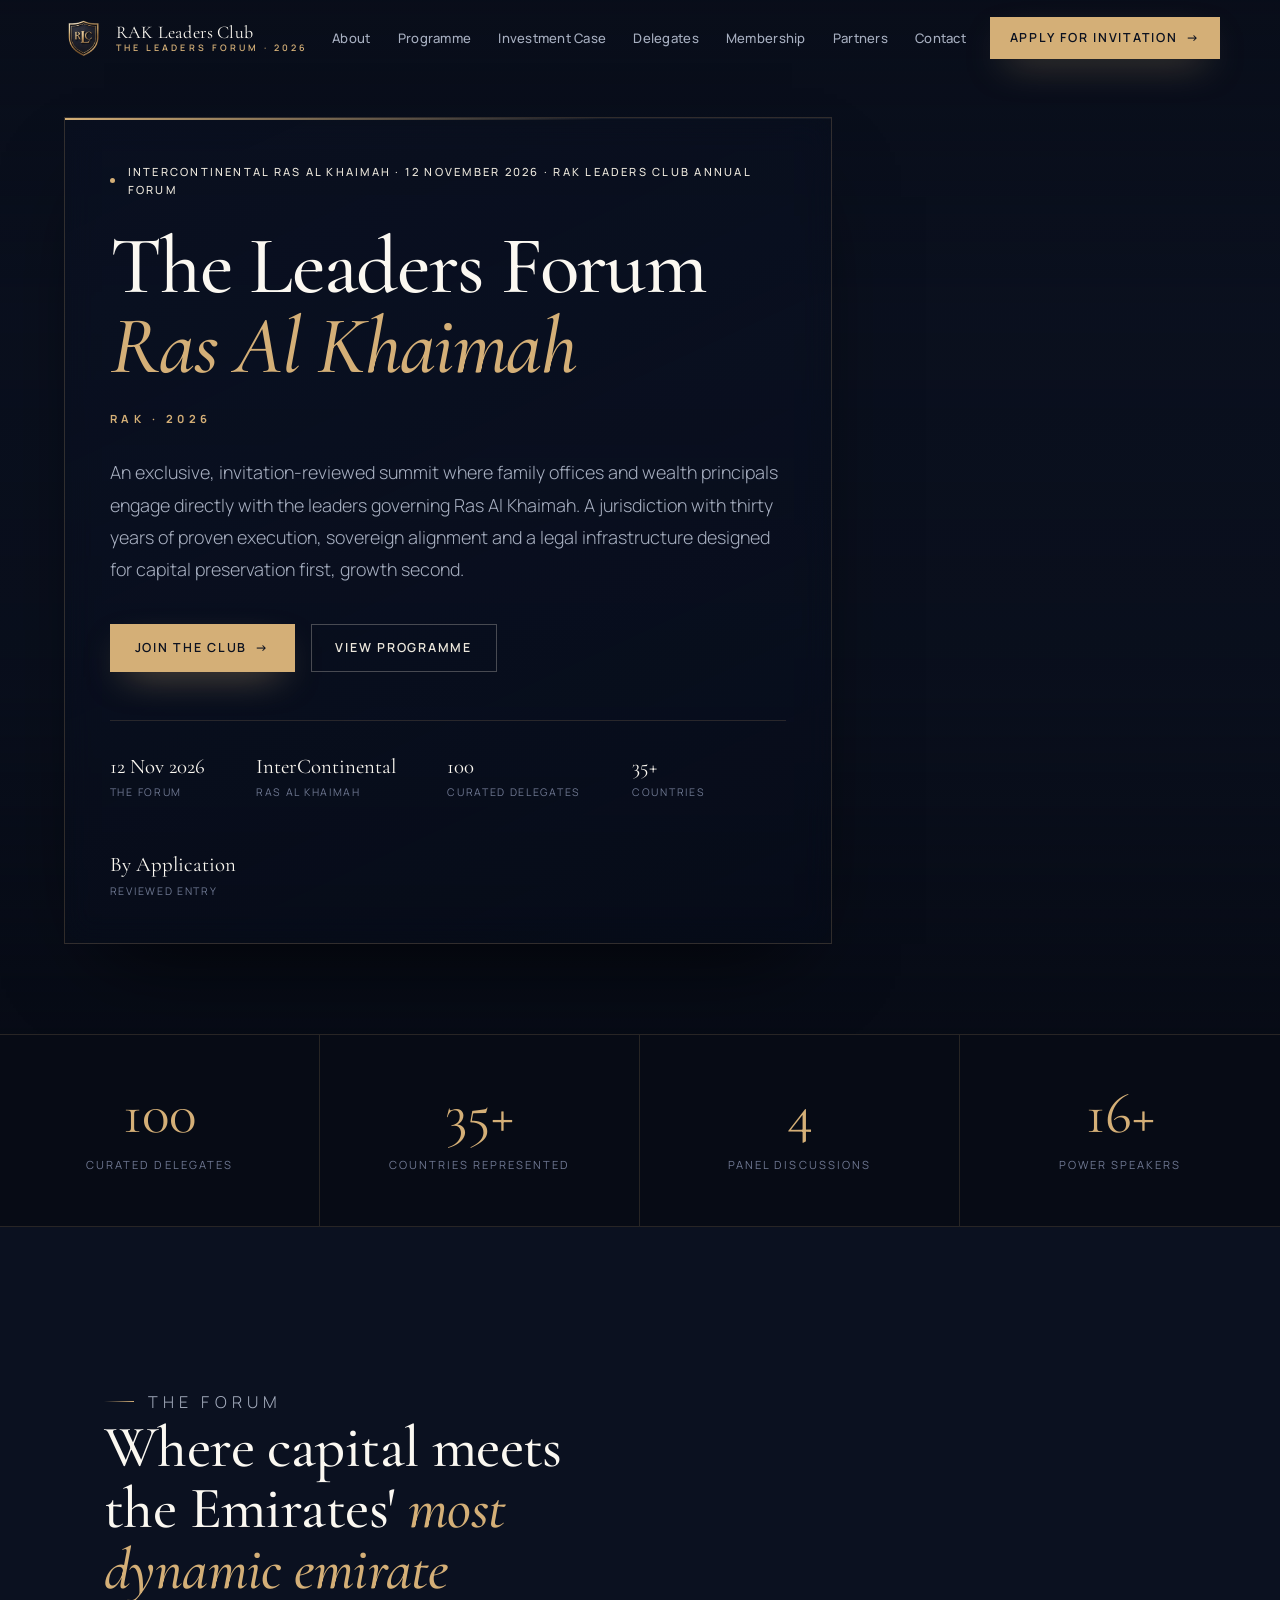
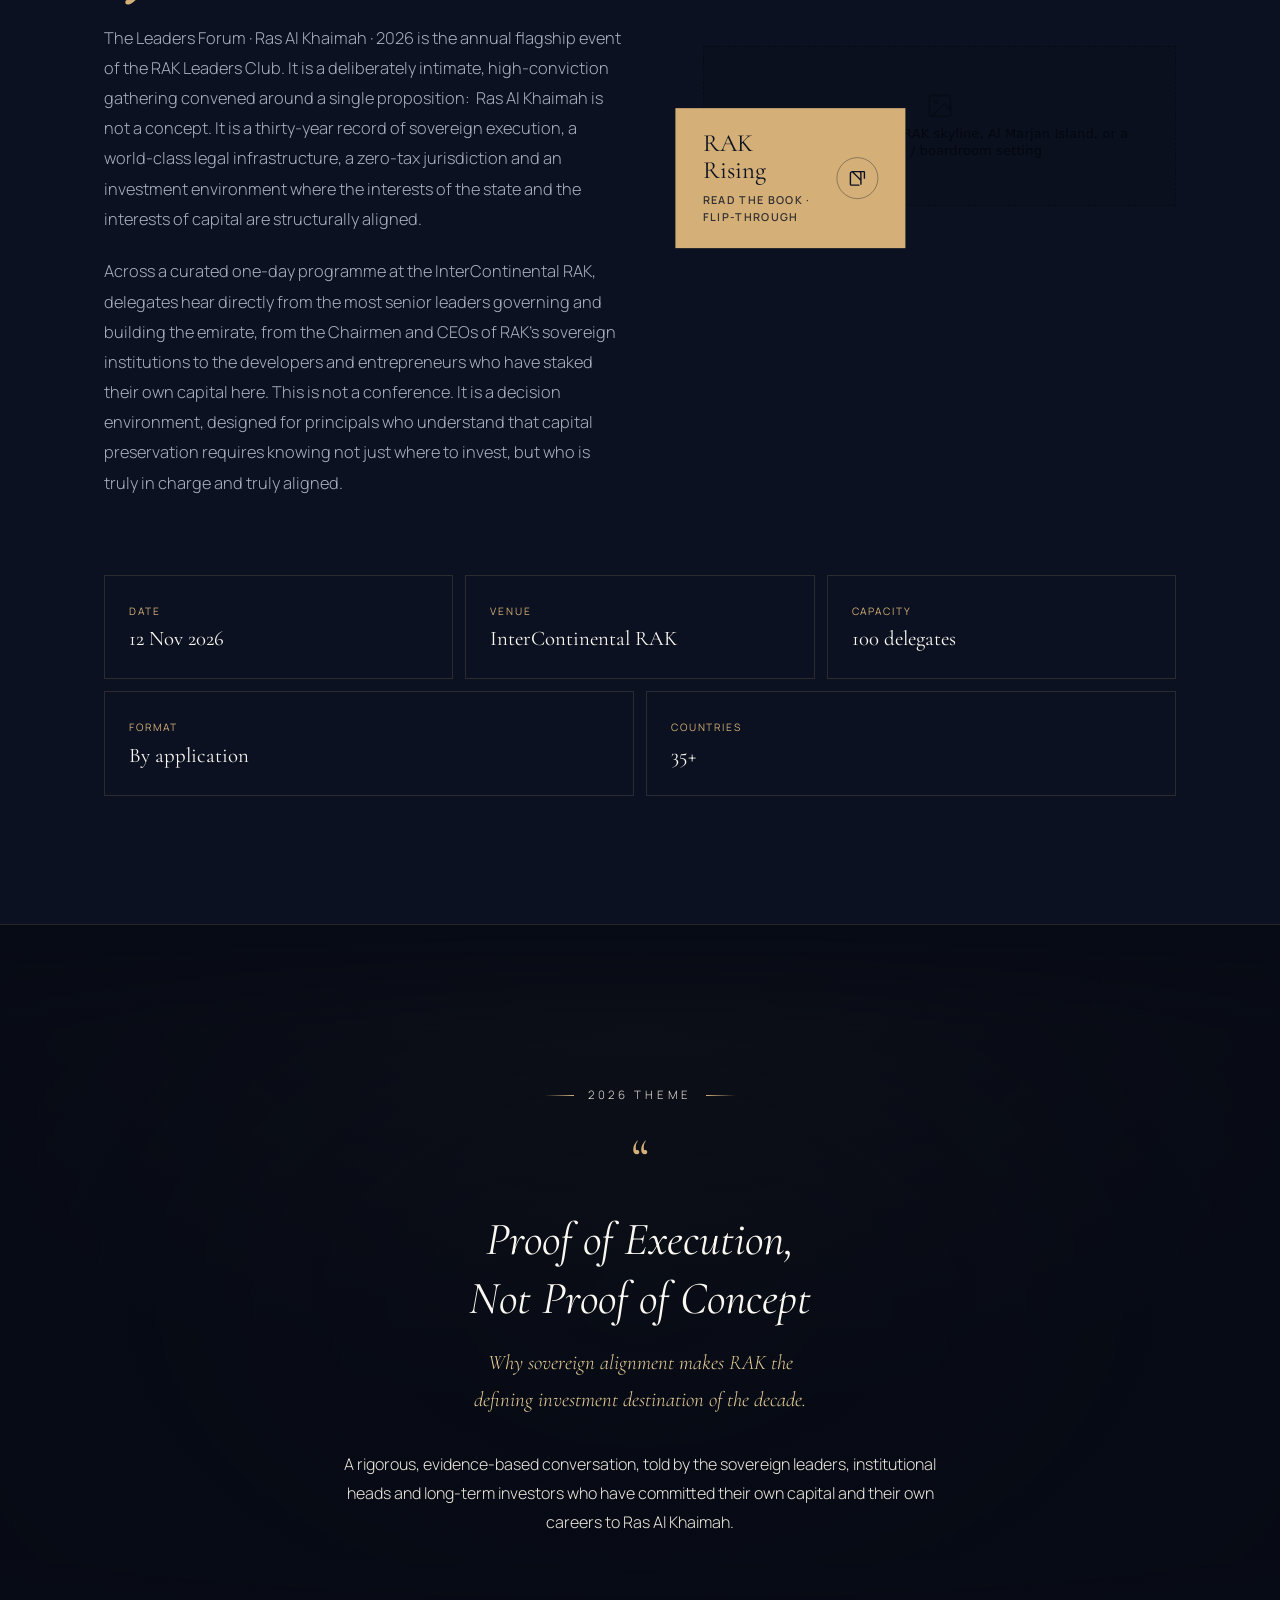
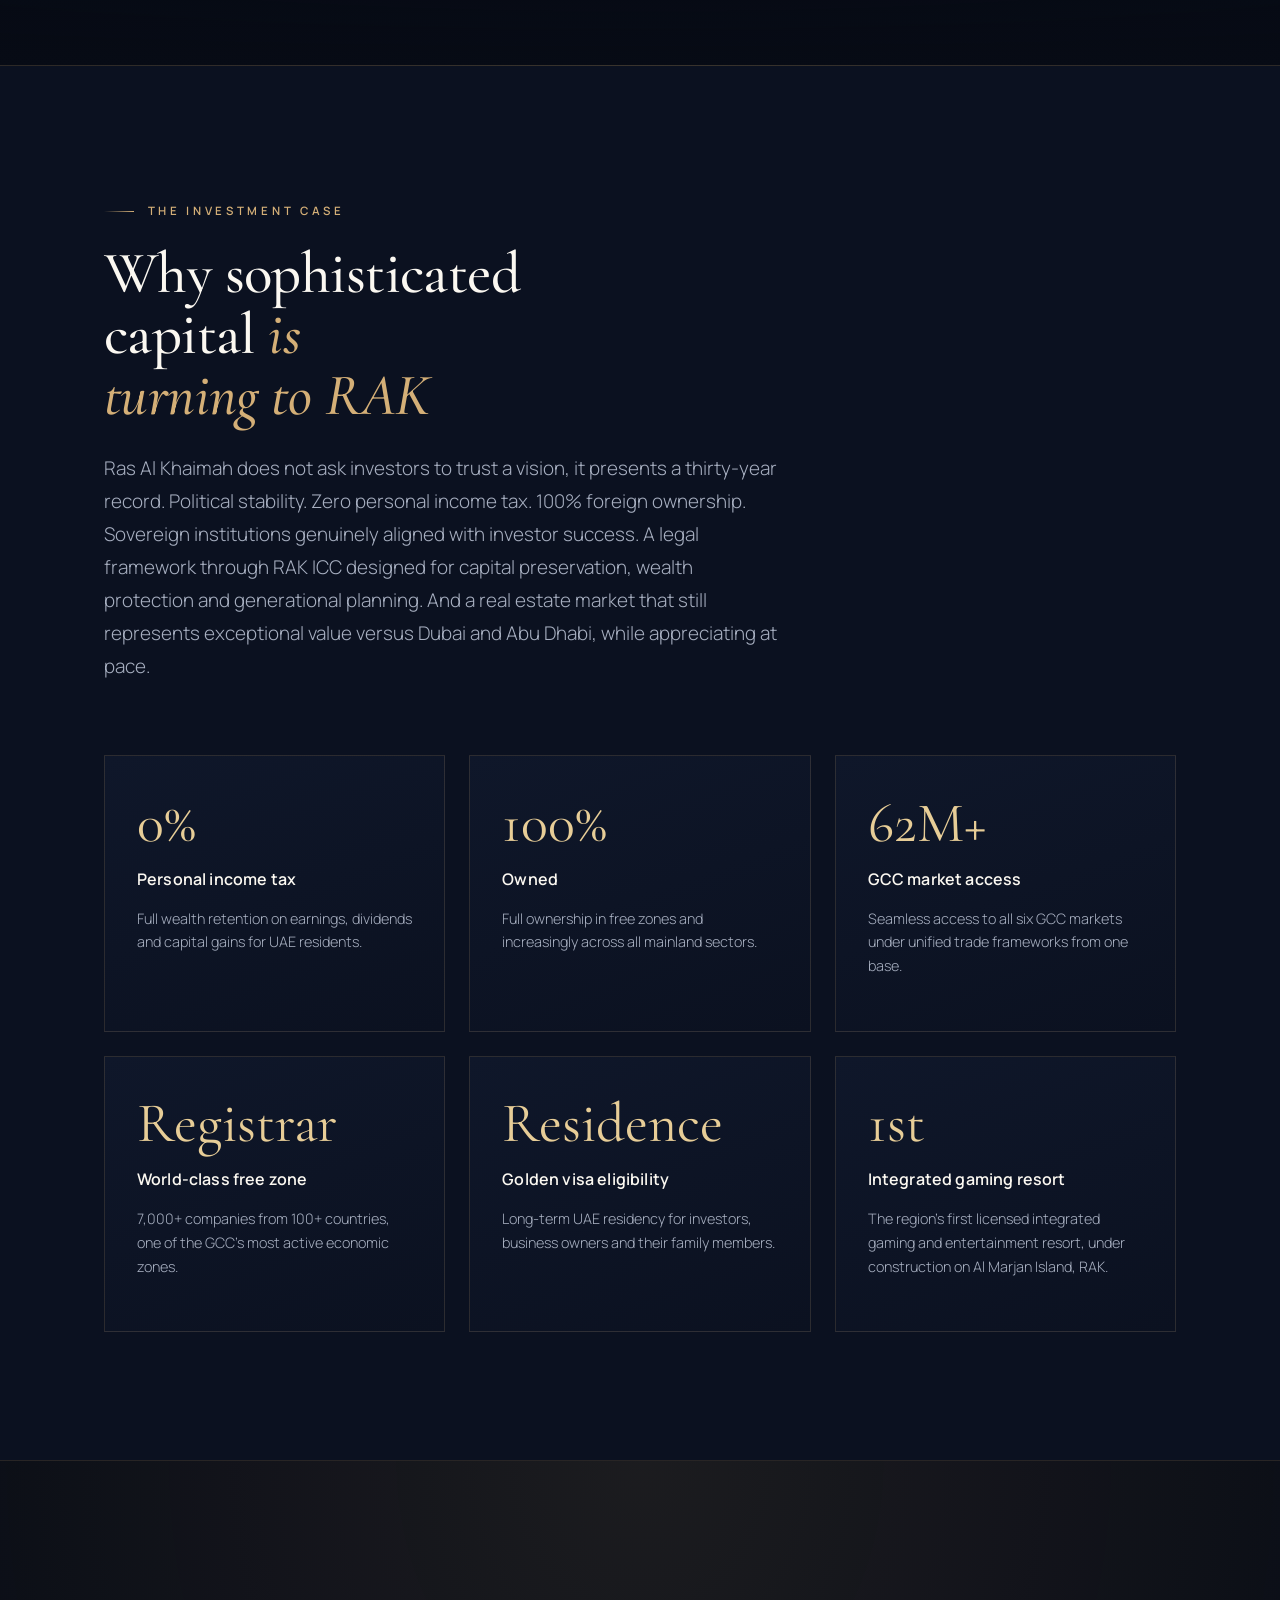
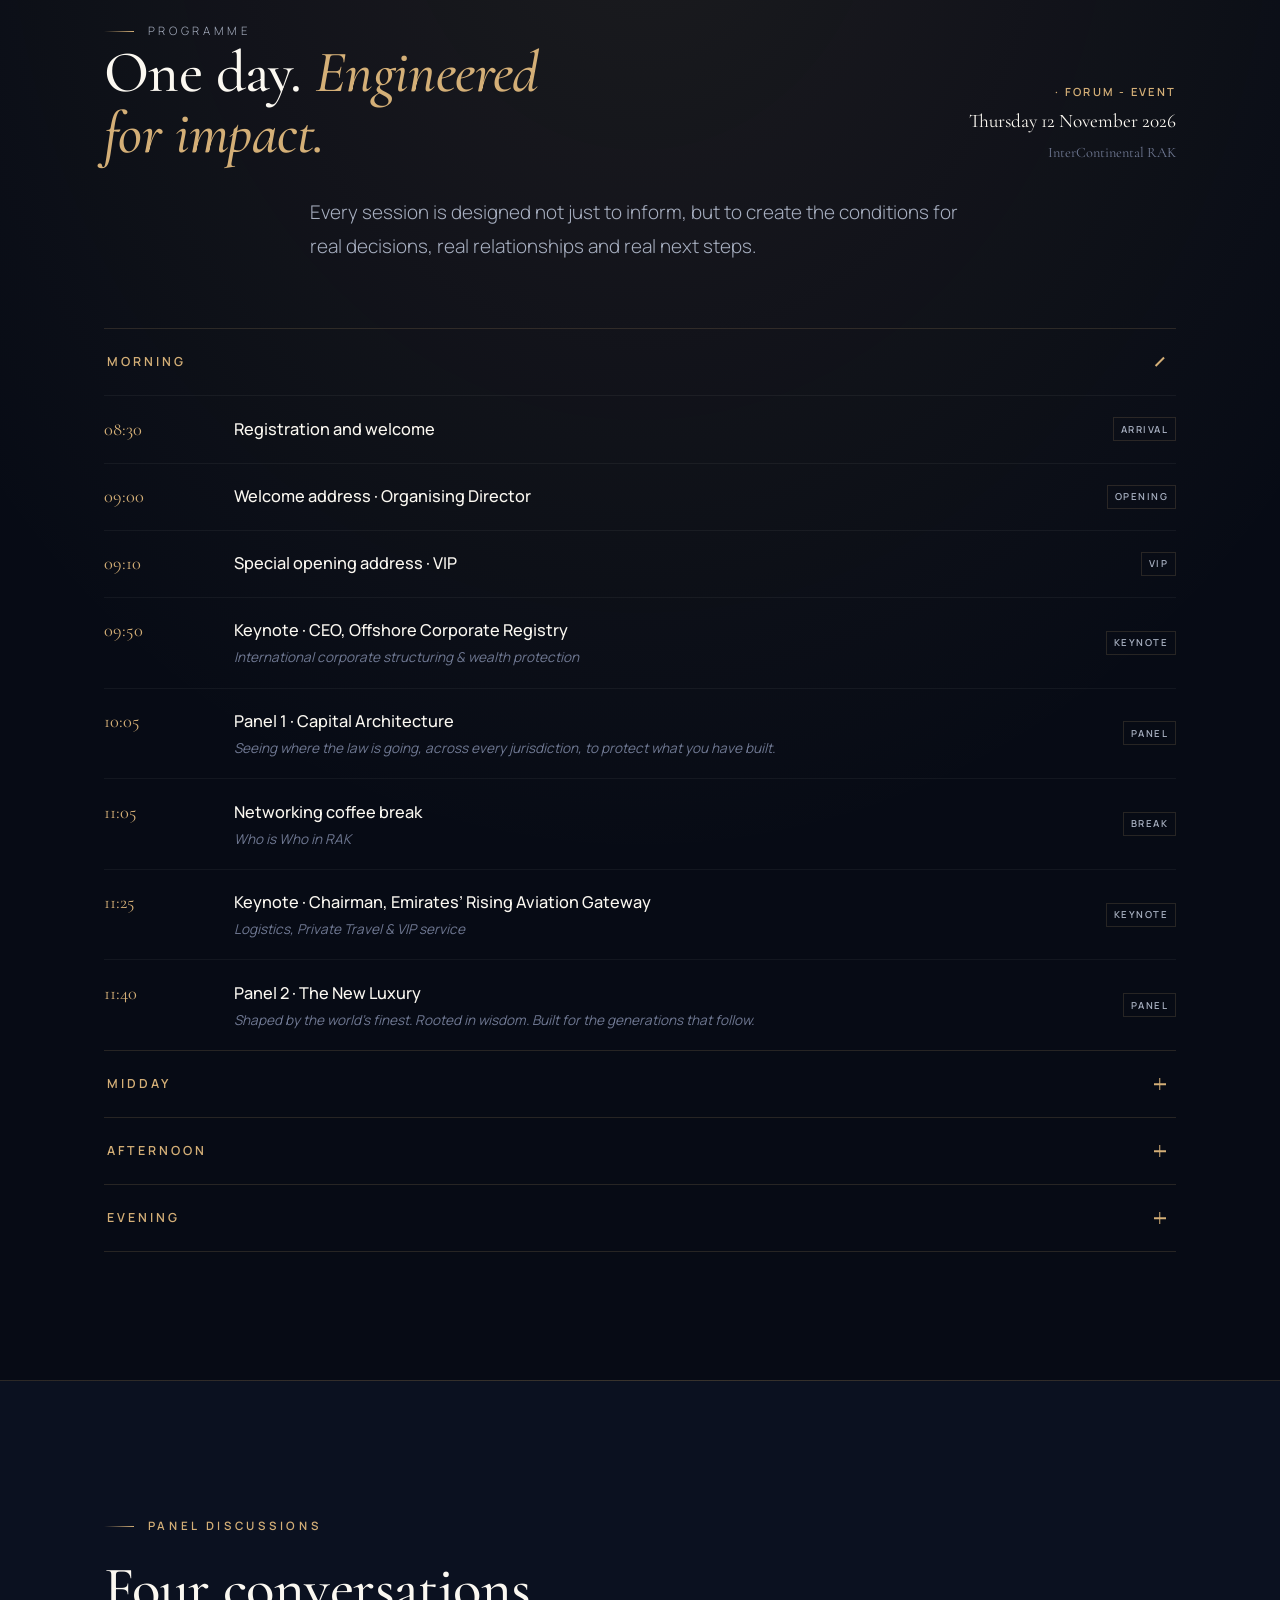
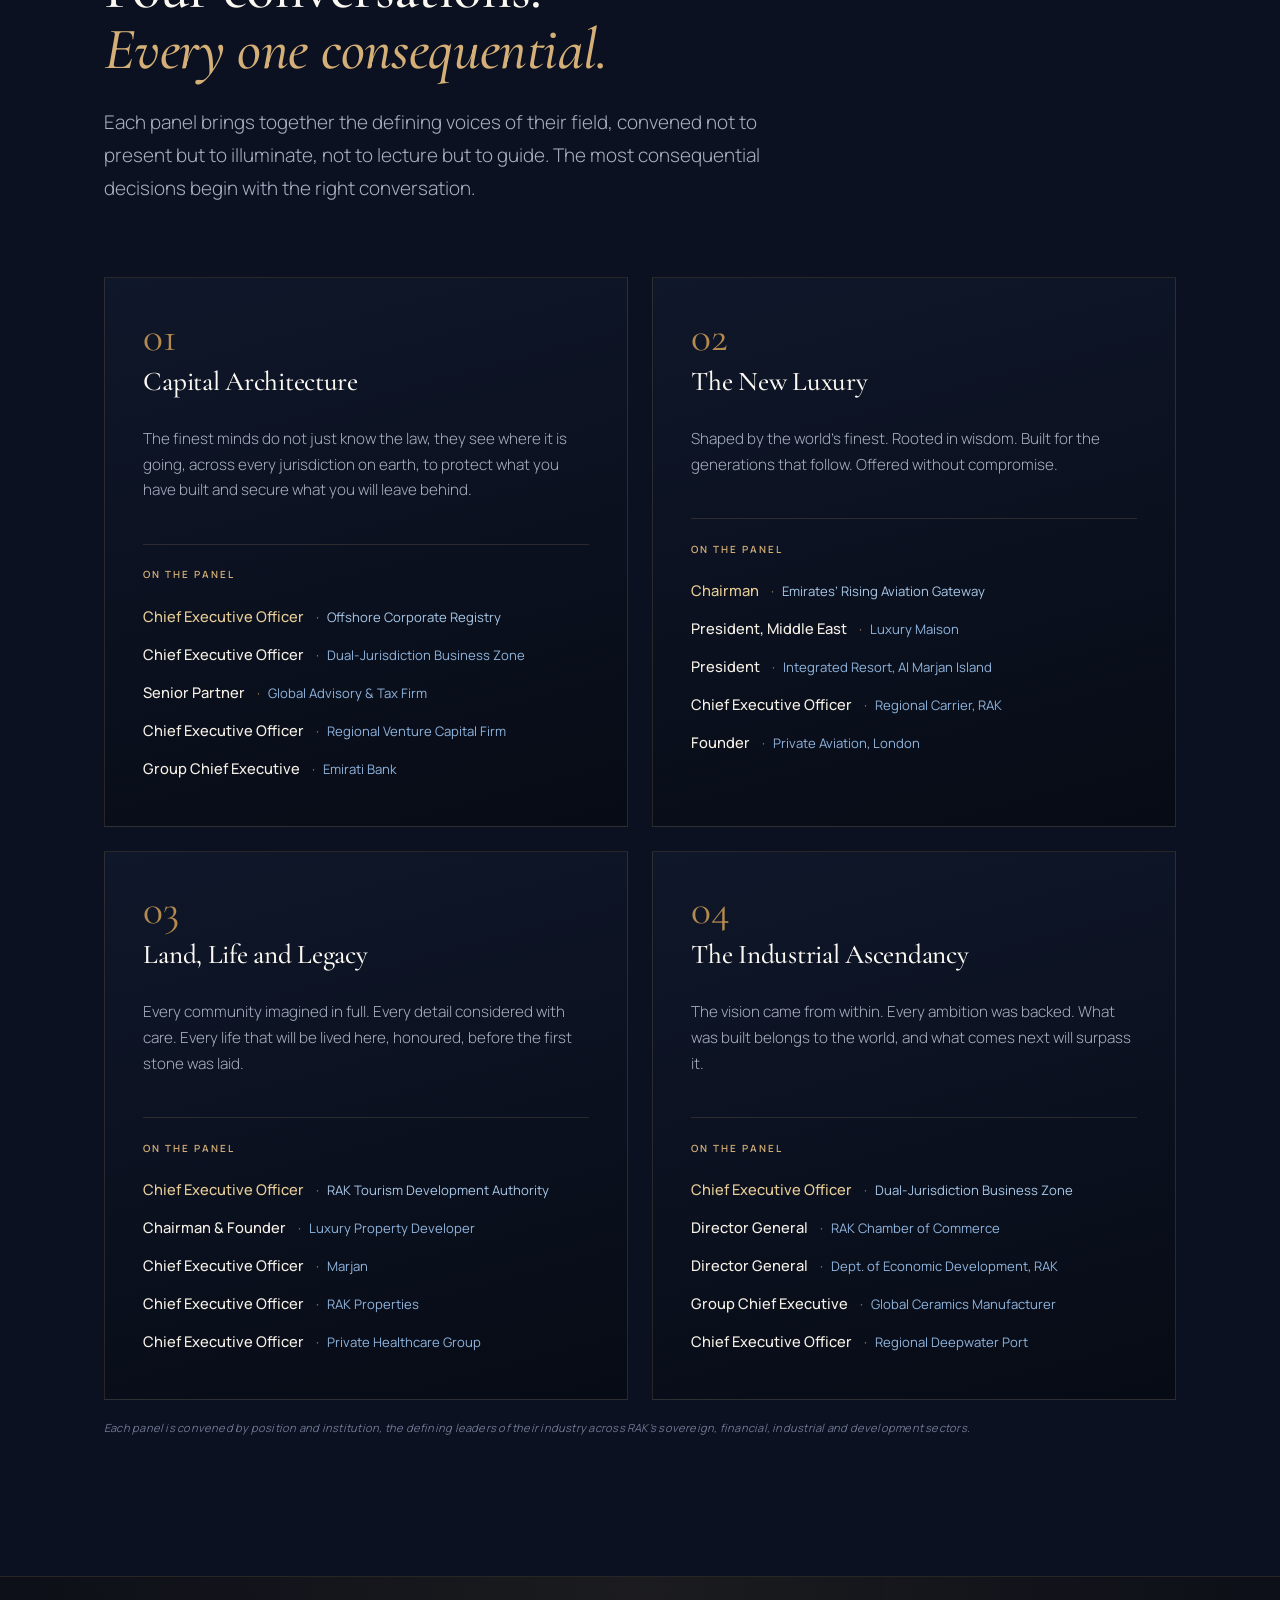
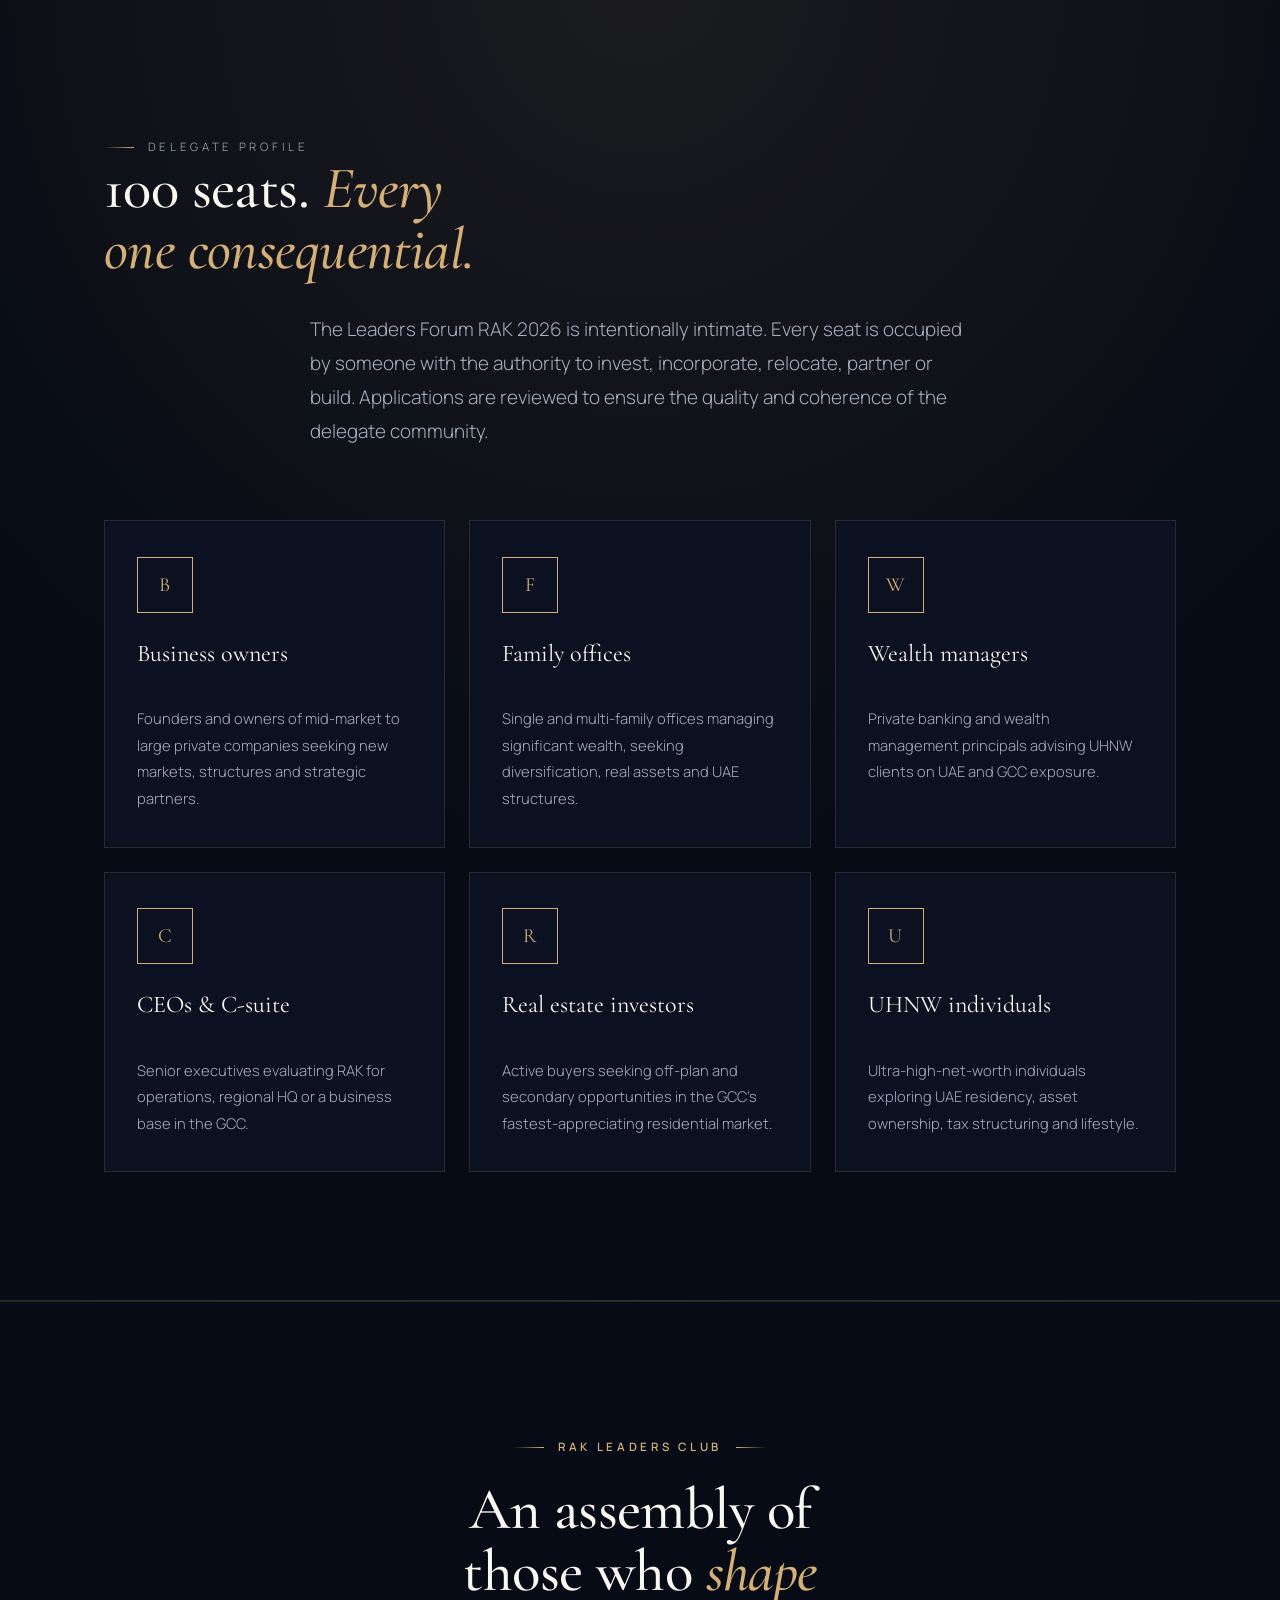
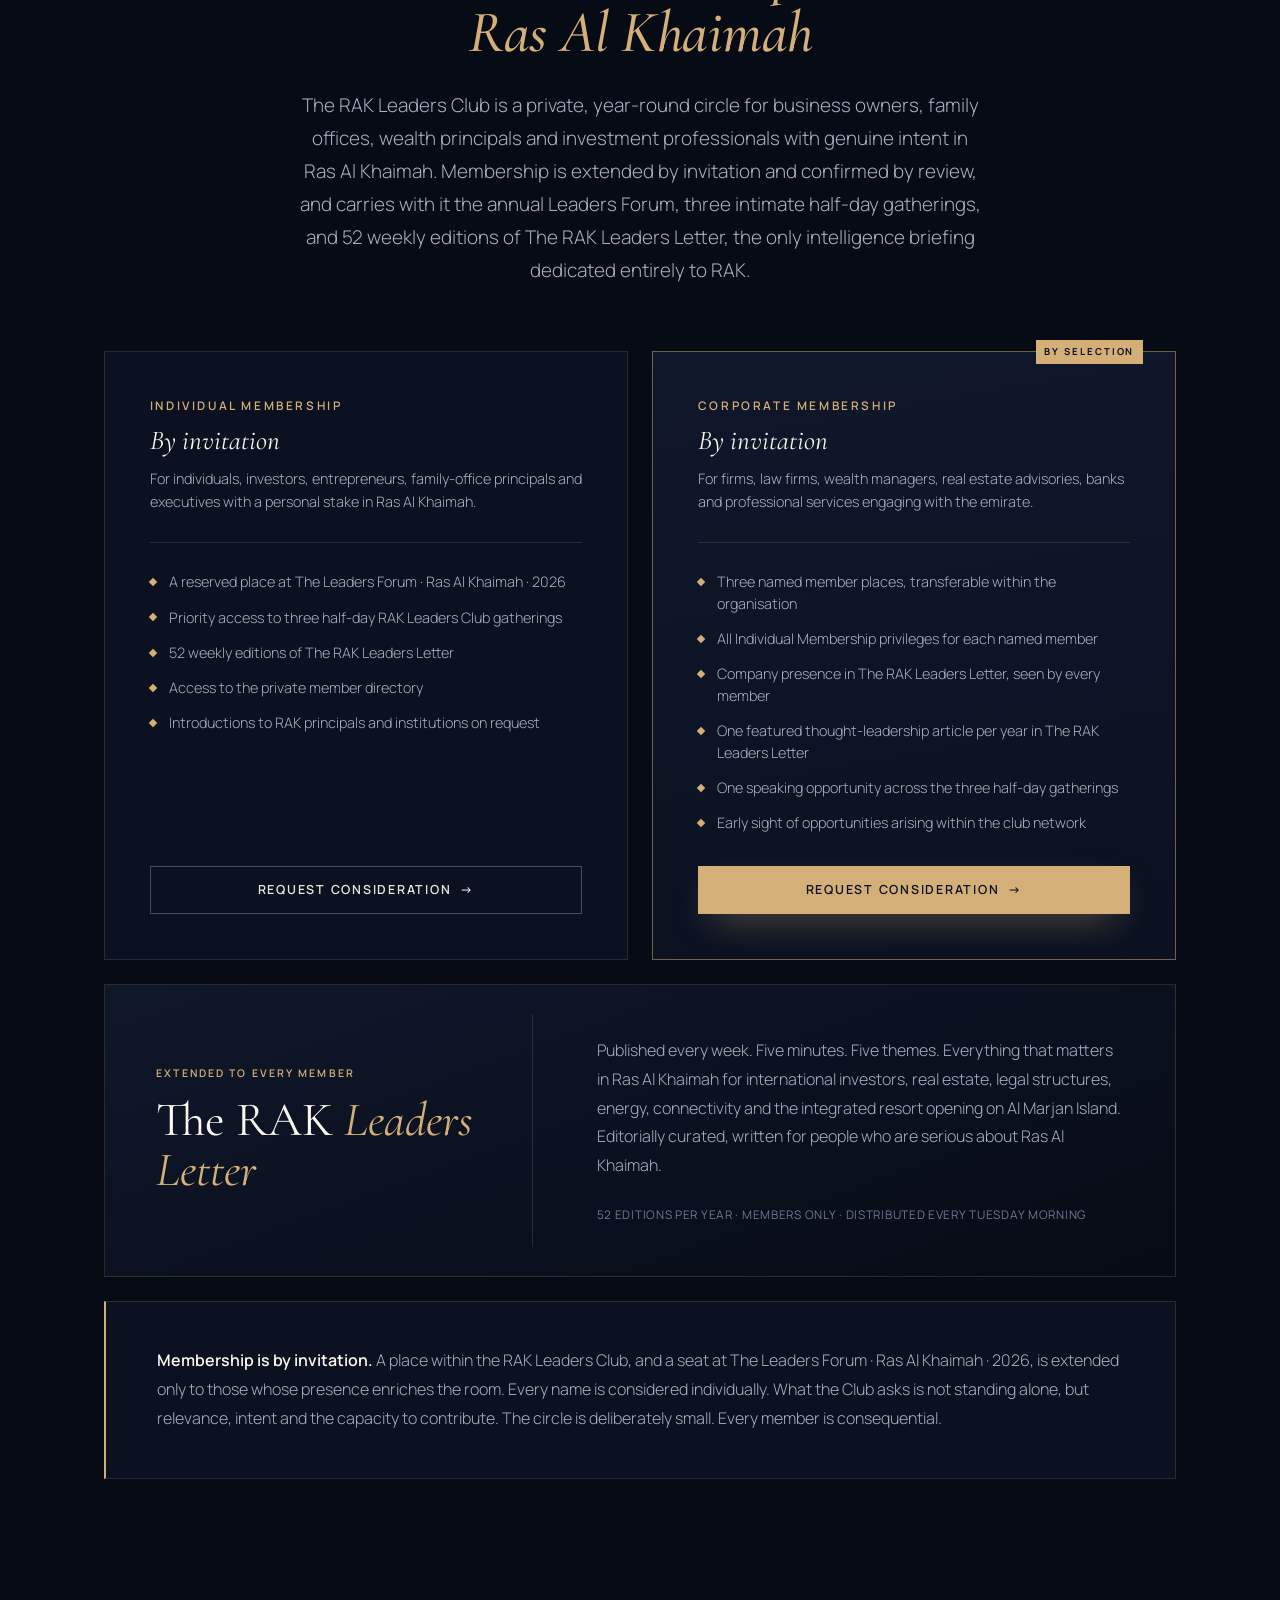
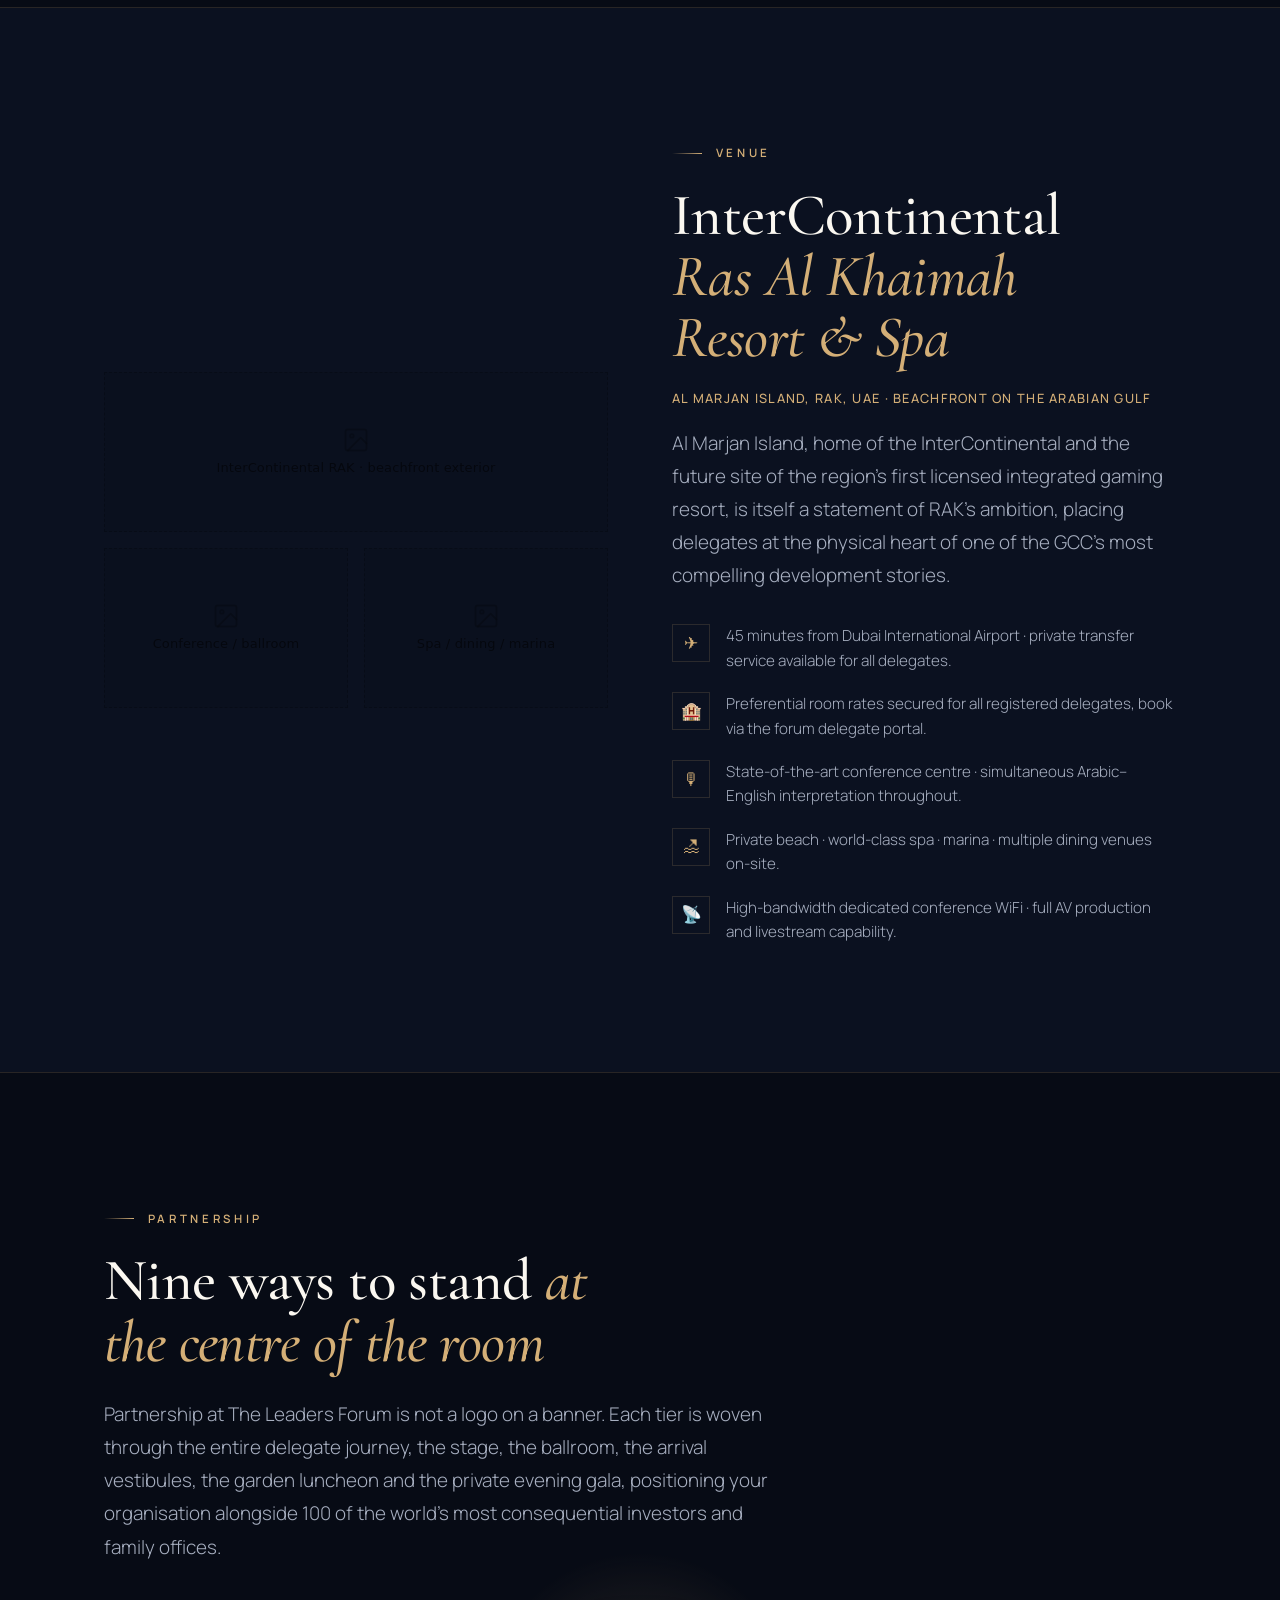
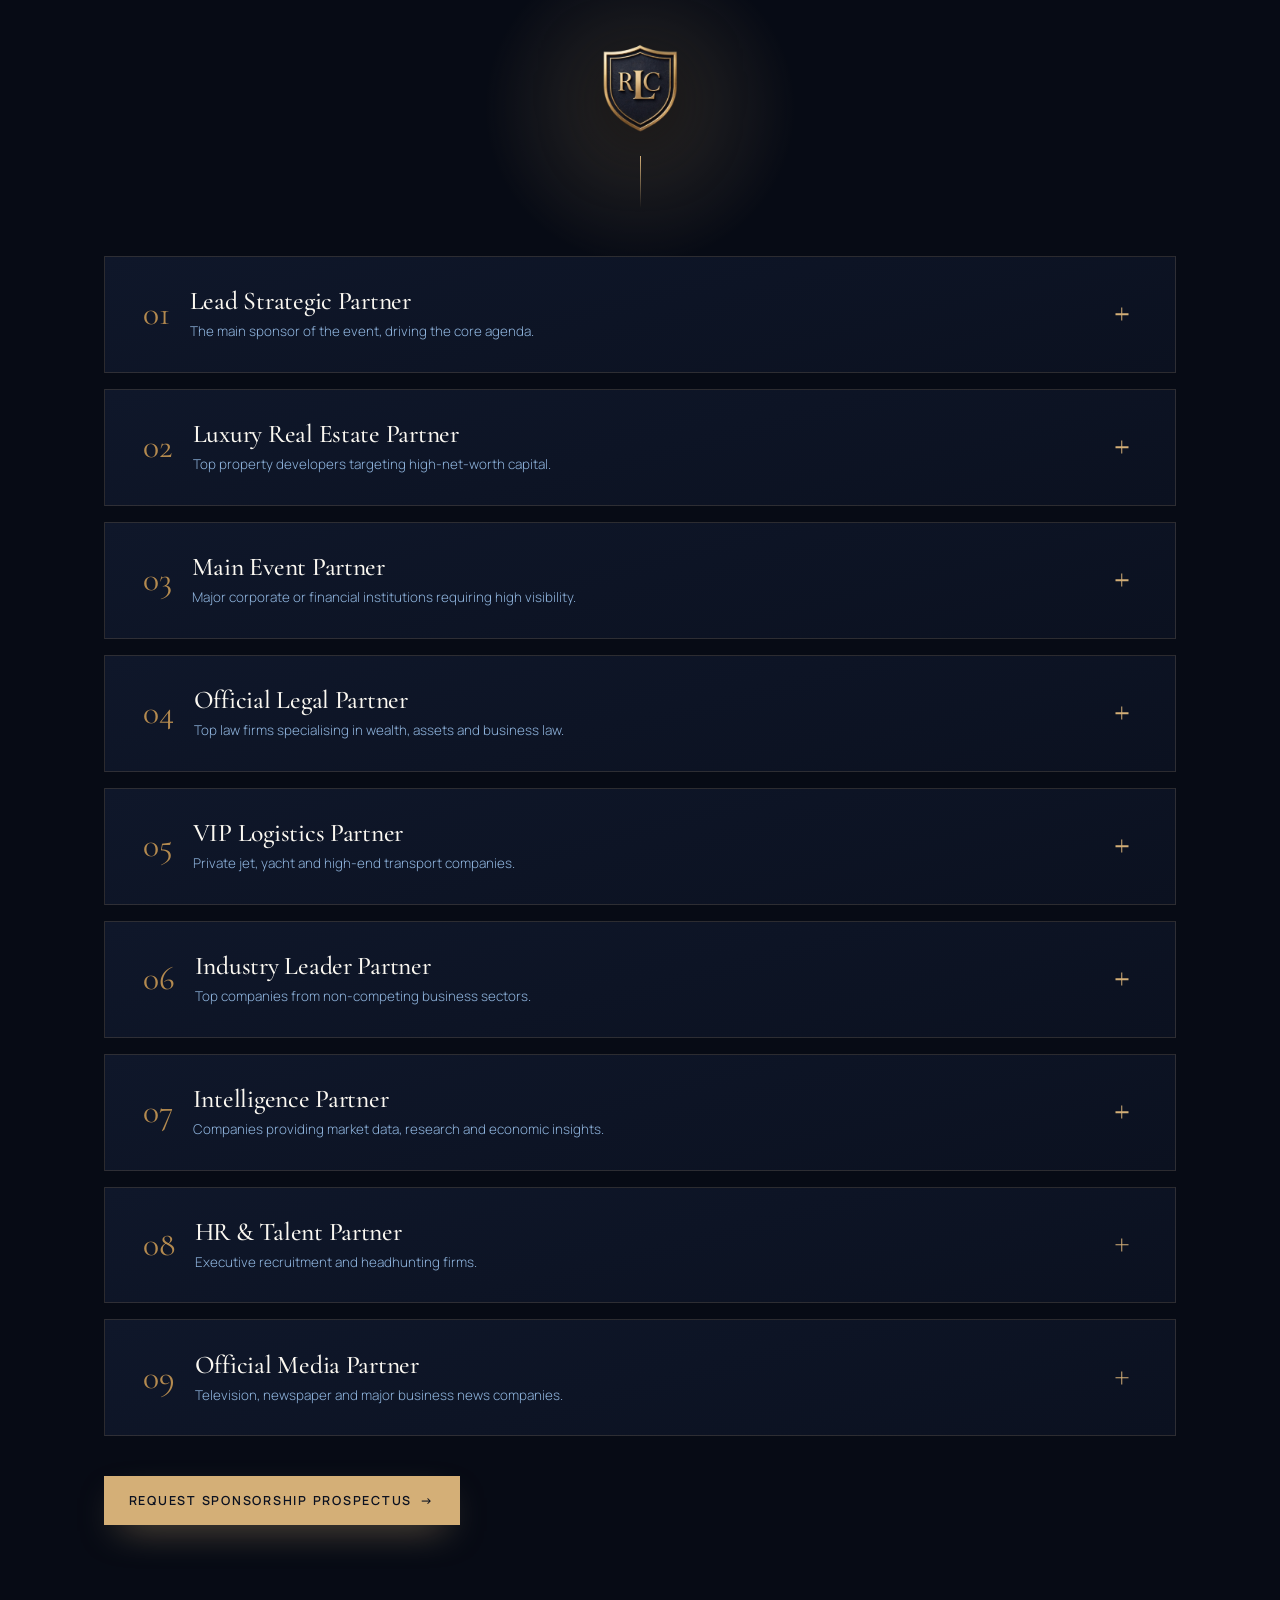
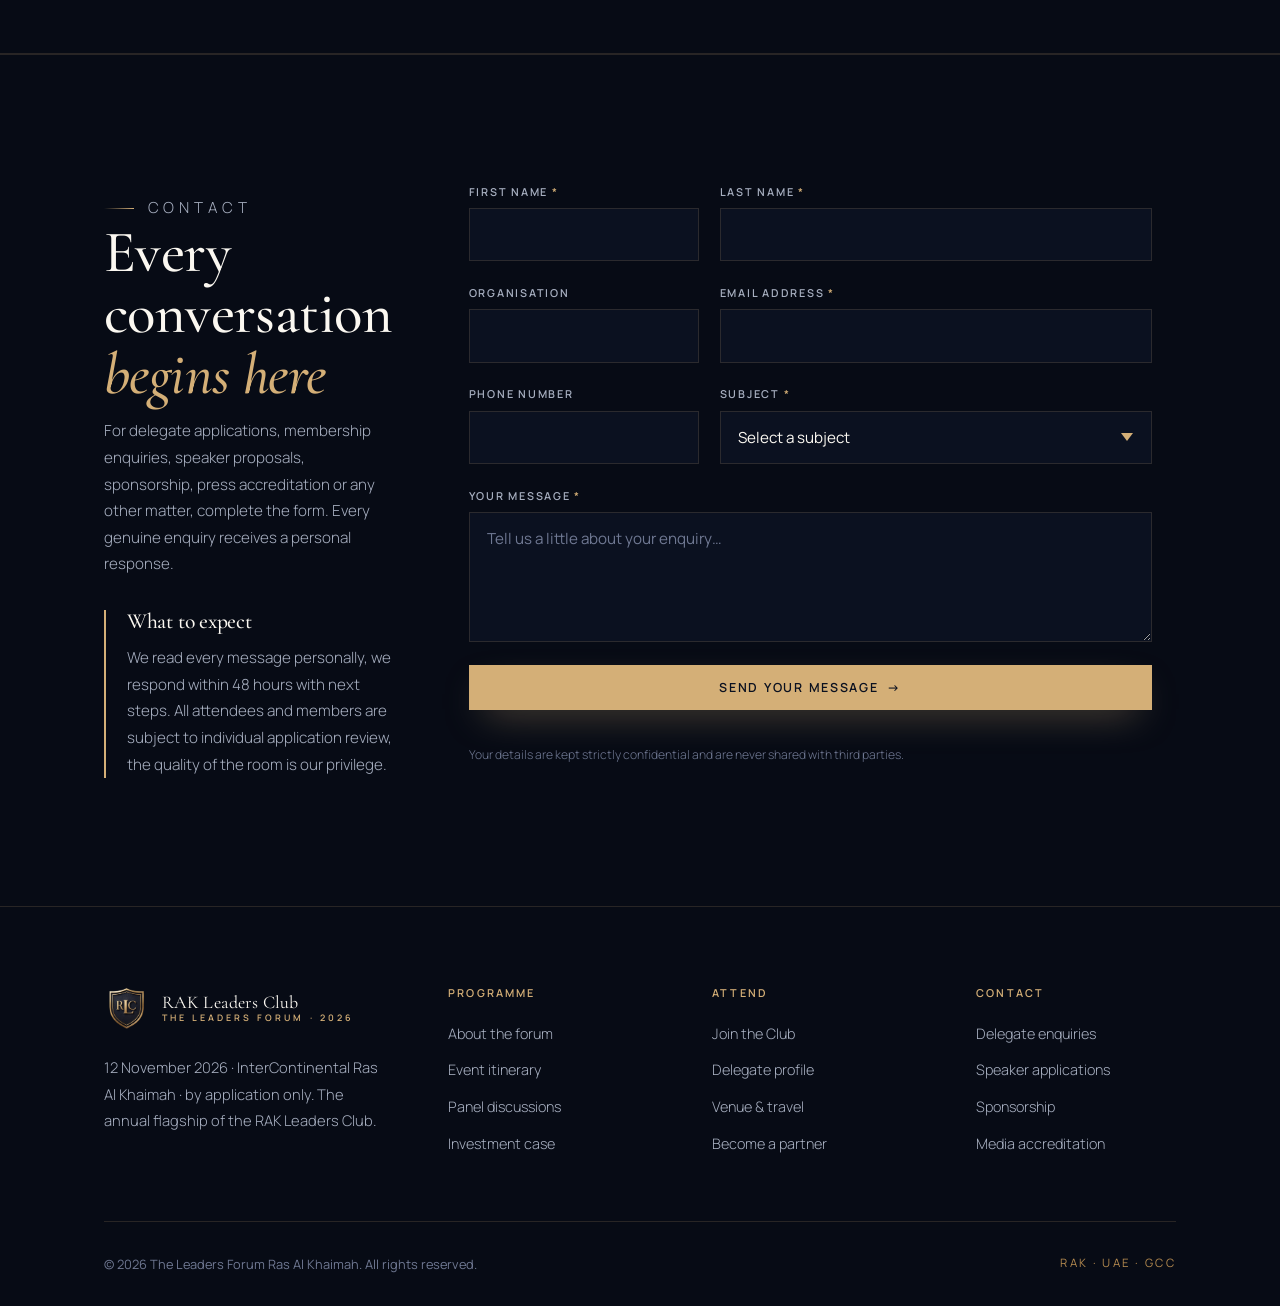
==== commit 617aceb6: "Update promosite to latest Claude Design (RAK Leaders Forum.html) Implements the updated design bund" ====
--- a/index.html
+++ b/index.html
@@ -107,7 +107,8 @@
       <div class="forum__copy reveal">
         <p class="eyebrow">The Forum</p>
         <h2 class="display">Where capital meets the Emirates' <em>most dynamic emirate</em></h2>
-        <p>The Leaders Forum · Ras Al Khaimah · 2026 is the annual flagship event of the RAK Leaders Club. It is a deliberately intimate, high-conviction gathering convened around a single proposition: Ras Al Khaimah is not a concept. It is a thirty-year record of sovereign execution, a world-class legal infrastructure, a zero-tax jurisdiction and an investment environment where the interests of the state and the interests of capital are structurally aligned.</p>
+        <p>The Leaders Forum · Ras Al Khaimah · 2026 is the annual flagship event of the RAK Leaders Club. It is a deliberately intimate, high-conviction gathering convened around a single proposition: 
+Ras Al Khaimah is not a concept. It is a thirty-year record of sovereign execution, a world-class legal infrastructure, a zero-tax jurisdiction and an investment environment where the interests of the state and the interests of capital are structurally aligned.</p>
         <p>Across a curated one-day programme at the InterContinental RAK, delegates hear directly from the most senior leaders governing and building the emirate, from the Chairmen and CEOs of RAK's sovereign institutions to the developers and entrepreneurs who have staked their own capital here. This is not a conference. It is a decision environment, designed for principals who understand that capital preservation requires knowing not just where to invest, but who is truly in charge and truly aligned.</p>
       </div>
       <div class="forum__media reveal" data-d="1">
@@ -143,7 +144,7 @@
     <p class="eyebrow eyebrow--center">2026 Theme</p>
     <span class="mark">“</span>
     <blockquote>Proof of Execution, Not Proof of Concept</blockquote>
-    <p style="font-family:var(--serif);font-style:italic;font-size:1.3rem;color:var(--gold-bright);max-width:min(38ch,100%);margin-inline:auto;margin-top:1rem;">Why sovereign alignment makes RAK the defining investment destination of the decade.</p>
+    <p style="font-family:var(--serif);font-style:italic;font-size:1.3rem;color:var(--gold-bright);max-width:min(38ch,100%);margin-inline:auto;margin-top:1rem;" data-comment-anchor="1c3ebc1392-p">Why sovereign alignment makes RAK the defining investment destination of the decade.</p>
     <p>A rigorous, evidence-based conversation, told by the sovereign leaders, institutional heads and long-term investors who have committed their own capital and their own careers to Ras Al Khaimah.</p>
   </div>
 </section>
@@ -153,16 +154,16 @@
   <div class="wrap">
     <div class="reveal">
       <p class="eyebrow">The Investment Case</p>
-      <h2 class="display">Why sophisticated capital <em>is turning to RAK</em></h2>
-      <p class="section-lead">Ras Al Khaimah does not ask investors to trust a vision, it presents a thirty-year record. Political stability. Zero personal income tax. 100% foreign ownership. Sovereign institutions genuinely aligned with investor success. A legal framework through RAK ICC designed for capital preservation, wealth protection and generational planning. And a real estate market that still represents exceptional value versus Dubai and Abu Dhabi, while appreciating at pace.</p>
+      <h2 class="display">Why sophisticated capital <em data-comment-anchor="2c59abe149-em">is turning to RAK</em></h2>
+      <p class="section-lead" data-comment-anchor="3dd4921c3f-p">Ras Al Khaimah does not ask investors to trust a vision, it presents a thirty-year record. Political stability. Zero personal income tax. 100% foreign ownership. Sovereign institutions genuinely aligned with investor success. A legal framework through RAK ICC designed for capital preservation, wealth protection and generational planning. And a real estate market that still represents exceptional value versus Dubai and Abu Dhabi, while appreciating at pace.</p>
     </div>
     <div class="invest__grid">
       <article class="icard reveal"><div class="big">0%</div><div class="ttl">Personal income tax</div><p class="desc">Full wealth retention on earnings, dividends and capital gains for UAE residents.</p></article>
-      <article class="icard reveal" data-d="1"><div class="big">100%</div><div class="ttl">Foreign ownership</div><p class="desc">Full ownership in free zones and increasingly across all mainland sectors.</p></article>
-      <article class="icard reveal" data-d="2"><div class="big">57M</div><div class="ttl">GCC market access</div><p class="desc">Seamless access to all six GCC markets under unified trade frameworks from one base.</p></article>
-      <article class="icard reveal"><div class="big">RAKEZ</div><div class="ttl">World-class free zone</div><p class="desc">7,000+ companies from 100+ countries, one of the GCC's most active economic zones.</p></article>
-      <article class="icard reveal" data-d="1"><div class="big">10yr</div><div class="ttl">Golden visa eligibility</div><p class="desc">Long-term UAE residency for investors, business owners and their family members.</p></article>
-      <article class="icard reveal" data-d="2"><div class="big">1st</div><div class="ttl">Integrated gaming resort</div><p class="desc">The region's first licensed integrated gaming and entertainment resort, under construction on Al Marjan Island, RAK.</p></article>
+      <article class="icard reveal" data-d="1"><div class="big" data-comment-anchor="23797594e7-div">100%</div><div class="ttl">Owned</div><p class="desc">Full ownership in free zones and increasingly across all mainland sectors.</p></article>
+      <article class="icard reveal" data-d="2"><div class="big" data-comment-anchor="c55dabb81b-div">62M+</div><div class="ttl">GCC market access</div><p class="desc">Seamless access to all six GCC markets under unified trade frameworks from one base.</p></article>
+      <article class="icard reveal"><div class="big" data-comment-anchor="c26c4bf3b1-div">Registrar</div><div class="ttl">World-class free zone</div><p class="desc">7,000+ companies from 100+ countries, one of the GCC's most active economic zones.</p></article>
+      <article class="icard reveal" data-d="1"><div class="big" data-comment-anchor="016d66866c-div">Residence</div><div class="ttl" data-comment-anchor="948fca7f68-div">Golden visa eligibility</div><p class="desc">Long-term UAE residency for investors, business owners and their family members.</p></article>
+      <article class="icard reveal" data-d="2"><div class="big" data-comment-anchor="3cedcfdc76-div">1st</div><div class="ttl">Integrated gaming resort</div><p class="desc">The region's first licensed integrated gaming and entertainment resort, under construction on Al Marjan Island, RAK.</p></article>
     </div>
   </div>
 </section>
@@ -184,35 +185,39 @@
     <p class="section-lead reveal">Every session is designed not just to inform, but to create the conditions for real decisions, real relationships and real next steps.</p>
 
     <div class="tl reveal">
-      <div class="tl__phase">
-        <div class="tl__phase-label">Morning</div>
+      <div class="tl__phase open">
+        <div class="tl__phase-head" role="button" tabindex="0" aria-expanded="true"><span class="tl__phase-label">Morning</span><span class="tl__phase-chev" aria-hidden="true"></span></div>
+        <div class="tl__phase-body"><div class="tl__phase-bodyinner">
         <div class="tl__row"><div class="tl__time">08:30</div><div class="tl__body"><div class="t">Registration and welcome</div></div><div class="tl__tag">Arrival</div></div>
         <div class="tl__row"><div class="tl__time">09:00</div><div class="tl__body"><div class="t">Welcome address · Organising Director</div></div><div class="tl__tag">Opening</div></div>
         <div class="tl__row"><div class="tl__time">09:10</div><div class="tl__body"><div class="t">Special opening address · VIP</div></div><div class="tl__tag">VIP</div></div>
-        <div class="tl__row"><div class="tl__time">09:50</div><div class="tl__body"><div class="t">Keynote · CEO, RAK ICC</div><div class="s">International corporate structuring &amp; wealth protection</div></div><div class="tl__tag">Keynote</div></div>
+        <div class="tl__row"><div class="tl__time">09:50</div><div class="tl__body"><div class="t">Keynote · CEO, Offshore Corporate Registry</div><div class="s">International corporate structuring &amp; wealth protection</div></div><div class="tl__tag">Keynote</div></div>
         <div class="tl__row"><div class="tl__time">10:05</div><div class="tl__body"><div class="t">Panel 1 · Capital Architecture</div><div class="s">Seeing where the law is going, across every jurisdiction, to protect what you have built.</div></div><div class="tl__tag">Panel</div></div>
         <div class="tl__row"><div class="tl__time">11:05</div><div class="tl__body"><div class="t">Networking coffee break</div><div class="s">Who is Who in RAK</div></div><div class="tl__tag">Break</div></div>
-        <div class="tl__row"><div class="tl__time">11:25</div><div class="tl__body"><div class="t">Keynote · Chairman, RAK International Airport</div><div class="s">Logistics, private travel &amp; VIP service</div></div><div class="tl__tag">Keynote</div></div>
-        <div class="tl__row"><div class="tl__time">11:40</div><div class="tl__body"><div class="t">Panel 2 · The New Luxury</div><div class="s">Shaped by the world's finest. Rooted in wisdom. Built for the generations that follow.</div></div><div class="tl__tag">Panel</div></div>
+        <div class="tl__row"><div class="tl__time">11:25</div><div class="tl__body"><div class="t">Keynote · Chairman, Emirates’ Rising Aviation Gateway</div><div class="s">Logistics, Private Travel &amp; VIP service</div></div><div class="tl__tag">Keynote</div></div>
+        <div class="tl__row"><div class="tl__time">11:40</div><div class="tl__body"><div class="t">Panel 2 · The New Luxury</div><div class="s">Shaped by the world's finest. Rooted in wisdom. Built for the generations that follow.</div></div><div class="tl__tag">Panel</div></div></div></div>
       </div>
       <div class="tl__phase">
-        <div class="tl__phase-label">Midday</div>
-        <div class="tl__row"><div class="tl__time">12:40</div><div class="tl__body"><div class="t">Private networking luncheon</div><div class="s">Hosted in partnership · luxury house</div></div><div class="tl__tag">Lunch</div></div>
+        <div class="tl__phase-head" role="button" tabindex="0" aria-expanded="false"><span class="tl__phase-label">Midday</span><span class="tl__phase-chev" aria-hidden="true"></span></div>
+        <div class="tl__phase-body"><div class="tl__phase-bodyinner">
+        <div class="tl__row"><div class="tl__time">12:40</div><div class="tl__body"><div class="t">Private networking luncheon</div><div class="s">Hosted in partnership · luxury house</div></div><div class="tl__tag">Lunch</div></div></div></div>
       </div>
       <div class="tl__phase">
-        <div class="tl__phase-label">Afternoon</div>
-        <div class="tl__row"><div class="tl__time">13:55</div><div class="tl__body"><div class="t">Keynote · CEO, RAKEZ</div><div class="s">Free zones, industry &amp; economic development</div></div><div class="tl__tag">Keynote</div></div>
+        <div class="tl__phase-head" role="button" tabindex="0" aria-expanded="false"><span class="tl__phase-label">Afternoon</span><span class="tl__phase-chev" aria-hidden="true"></span></div>
+        <div class="tl__phase-body"><div class="tl__phase-bodyinner">
+        <div class="tl__row"><div class="tl__time">13:55</div><div class="tl__body"><div class="t">Keynote · CEO, Dual-Jurisdiction Business Zone</div><div class="s">Free zones, industry &amp; economic development  </div></div><div class="tl__tag">Keynote</div></div>
         <div class="tl__row"><div class="tl__time">14:10</div><div class="tl__body"><div class="t">Panel 3 · Land, Life and Legacy</div><div class="s">Every community imagined in full. Every detail considered with care.</div></div><div class="tl__tag">Panel</div></div>
         <div class="tl__row"><div class="tl__time">15:10</div><div class="tl__body"><div class="t">Networking coffee break</div><div class="s">Hosted · international auction house, Geneva</div></div><div class="tl__tag">Break</div></div>
-        <div class="tl__row"><div class="tl__time">15:30</div><div class="tl__body"><div class="t">Keynote · CEO, Marjan Lifestyle</div><div class="s">Master-planned communities &amp; real estate</div></div><div class="tl__tag">Keynote</div></div>
+        <div class="tl__row"><div class="tl__time">15:30</div><div class="tl__body"><div class="t">Keynote · CEO, Integrated Resort Lifestyle, Hospitality &amp; Development</div><div class="s">Master-planned communities &amp; real estate</div></div><div class="tl__tag">Keynote</div></div>
         <div class="tl__row"><div class="tl__time">15:45</div><div class="tl__body"><div class="t">Panel 4 · The Industrial Ascendancy</div><div class="s">The vision came from within. Every ambition was backed. What was built belongs to the world.</div></div><div class="tl__tag">Panel</div></div>
         <div class="tl__row"><div class="tl__time">16:45</div><div class="tl__body"><div class="t">Closing address · Organising Director</div></div><div class="tl__tag">Closing</div></div>
-        <div class="tl__row"><div class="tl__time">17:00</div><div class="tl__body"><div class="t">Conference closes</div></div><div class="tl__tag">Close</div></div>
+        <div class="tl__row"><div class="tl__time">17:00</div><div class="tl__body"><div class="t">Conference closes</div></div><div class="tl__tag">Close</div></div></div></div>
       </div>
       <div class="tl__phase">
-        <div class="tl__phase-label">Evening</div>
+        <div class="tl__phase-head" role="button" tabindex="0" aria-expanded="false"><span class="tl__phase-label">Evening</span><span class="tl__phase-chev" aria-hidden="true"></span></div>
+        <div class="tl__phase-body"><div class="tl__phase-bodyinner">
         <div class="tl__row"><div class="tl__time">19:00</div><div class="tl__body"><div class="t">Private gala reception · InterContinental RAK</div><div class="s">Hosted in partnership · by invitation</div></div><div class="tl__tag">Gala</div></div>
-        <div class="tl__row"><div class="tl__time">22:00</div><div class="tl__body"><div class="t">Gala reception closes</div></div><div class="tl__tag">Gala</div></div>
+        <div class="tl__row"><div class="tl__time">22:00</div><div class="tl__body"><div class="t">Gala reception closes</div></div><div class="tl__tag">Gala</div></div></div></div>
       </div>
     </div>
   </div>
@@ -234,11 +239,11 @@
         <p class="panel__desc">The finest minds do not just know the law, they see where it is going, across every jurisdiction on earth, to protect what you have built and secure what you will leave behind.</p>
         <div class="panel__roster">
           <div class="cap">On the panel</div>
-          <div class="seat seat--keynote"><span class="seat__role">Chief Executive Officer</span><span class="seat__org">RAK ICC</span></div>
-          <div class="seat"><span class="seat__role">Chief Executive Officer</span><span class="seat__org">RAKEZ</span></div>
+          <div class="seat seat--keynote"><span class="seat__role">Chief Executive Officer</span><span class="seat__org">Offshore Corporate Registry</span></div>
+          <div class="seat"><span class="seat__role">Chief Executive Officer</span><span class="seat__org">Dual-Jurisdiction Business Zone</span></div>
           <div class="seat"><span class="seat__role">Senior Partner</span><span class="seat__org">Global Advisory &amp; Tax Firm</span></div>
           <div class="seat"><span class="seat__role">Chief Executive Officer</span><span class="seat__org">Regional Venture Capital Firm</span></div>
-          <div class="seat"><span class="seat__role">Group Chief Executive</span><span class="seat__org">RAKBANK</span></div>
+          <div class="seat"><span class="seat__role">Group Chief Executive</span><span class="seat__org">Emirati Bank</span></div>
         </div>
       </article>
 
@@ -248,7 +253,7 @@
         <p class="panel__desc">Shaped by the world's finest. Rooted in wisdom. Built for the generations that follow. Offered without compromise.</p>
         <div class="panel__roster">
           <div class="cap">On the panel</div>
-          <div class="seat seat--keynote"><span class="seat__role">Chairman</span><span class="seat__org">RAK International Airport</span></div>
+          <div class="seat seat--keynote"><span class="seat__role">Chairman</span><span class="seat__org">Emirates’ Rising Aviation Gateway</span></div>
           <div class="seat"><span class="seat__role">President, Middle East</span><span class="seat__org">Luxury Maison</span></div>
           <div class="seat"><span class="seat__role">President</span><span class="seat__org">Integrated Resort, Al Marjan Island</span></div>
           <div class="seat"><span class="seat__role">Chief Executive Officer</span><span class="seat__org">Regional Carrier, RAK</span></div>
@@ -276,7 +281,7 @@
         <p class="panel__desc">The vision came from within. Every ambition was backed. What was built belongs to the world, and what comes next will surpass it.</p>
         <div class="panel__roster">
           <div class="cap">On the panel</div>
-          <div class="seat seat--keynote"><span class="seat__role">Chief Executive Officer</span><span class="seat__org">RAKEZ</span></div>
+          <div class="seat seat--keynote"><span class="seat__role">Chief Executive Officer</span><span class="seat__org">Dual-Jurisdiction Business Zone</span></div>
           <div class="seat"><span class="seat__role">Director General</span><span class="seat__org">RAK Chamber of Commerce</span></div>
           <div class="seat"><span class="seat__role">Director General</span><span class="seat__org">Dept. of Economic Development, RAK</span></div>
           <div class="seat"><span class="seat__role">Group Chief Executive</span><span class="seat__org">Global Ceramics Manufacturer</span></div>
@@ -313,76 +318,57 @@
   <div class="wrap">
     <div class="text-center reveal">
       <p class="eyebrow eyebrow--center">RAK Leaders Club</p>
-      <h2 class="display">The community that connects <em>capital to Ras Al Khaimah</em></h2>
-      <p class="section-lead">A year-round membership for business owners, family offices, wealth principals and investment professionals serious about Ras Al Khaimah. Membership includes the annual Leaders Forum, three exclusive half-day events and 52 weekly editions of The RAK Leaders Letter, the only intelligence briefing dedicated entirely to RAK investment.</p>
+      <h2 class="display">An assembly of those who <em>shape Ras Al Khaimah</em></h2>
+      <p class="section-lead">The RAK Leaders Club is a private, year-round circle for business owners, family offices, wealth principals and investment professionals with genuine intent in Ras Al Khaimah. Membership is extended by invitation and confirmed by review, and carries with it the annual Leaders Forum, three intimate half-day gatherings, and 52 weekly editions of The RAK Leaders Letter, the only intelligence briefing dedicated entirely to RAK.</p>
     </div>
 
     <div class="price__grid">
       <article class="pcard reveal">
-        <div class="pcard__name">Personal Membership</div>
-        <div class="pcard__price">USD 1,000 <span>/ year</span></div>
-        <p class="pcard__for">Approx. AED 3,650 · for individuals, investors, entrepreneurs, family-office principals and executives.</p>
+        <div class="pcard__name">Individual Membership</div>
+        <div class="pcard__tier">By invitation</div>
+        <p class="pcard__for">For individuals, investors, entrepreneurs, family-office principals and executives with a personal stake in Ras Al Khaimah.</p>
         <ul class="pcard__list">
-          <li>Qualifies the member to purchase a delegate seat at The Leaders Forum · RAK 2026</li>
-          <li>Priority access to three half-day RAK Leaders Club events</li>
+          <li>A reserved place at The Leaders Forum · Ras Al Khaimah · 2026</li>
+          <li>Priority access to three half-day RAK Leaders Club gatherings</li>
           <li>52 weekly editions of The RAK Leaders Letter</li>
           <li>Access to the private member directory</li>
-          <li>Introductions to RAK partners on request</li>
+          <li>Introductions to RAK principals and institutions on request</li>
         </ul>
-        <a class="btn btn--ghost" href="#contact">Apply for Membership <span class="arr">→</span></a>
+        <a class="btn btn--ghost" href="#contact">Request Consideration <span class="arr">→</span></a>
       </article>
 
       <article class="pcard pcard--feature reveal" data-d="1">
-        <span class="pcard__flag">Most chosen</span>
+        <span class="pcard__flag">By selection</span>
         <div class="pcard__name">Corporate Membership</div>
-        <div class="pcard__price">USD 3,500 <span>/ year</span></div>
-        <p class="pcard__for">Approx. AED 12,775 · for firms, law firms, wealth managers, real estate agencies, banks and professional services.</p>
+        <div class="pcard__tier">By invitation</div>
+        <p class="pcard__for">For firms, law firms, wealth managers, real estate advisories, banks and professional services engaging with the emirate.</p>
         <ul class="pcard__list">
           <li>Three named member places, transferable within the organisation</li>
-          <li>All Personal Membership benefits for each named member, including forum-access qualification</li>
-          <li>Company logo in The RAK Leaders Letter, 52 editions, seen by every member</li>
+          <li>All Individual Membership privileges for each named member</li>
+          <li>Company presence in The RAK Leaders Letter, seen by every member</li>
           <li>One featured thought-leadership article per year in The RAK Leaders Letter</li>
-          <li>One speaking opportunity across the three half-day events</li>
-          <li>Early access to deal flow and investment opportunities via the club network</li>
+          <li>One speaking opportunity across the three half-day gatherings</li>
+          <li>Early sight of opportunities arising within the club network</li>
         </ul>
-        <a class="btn btn--gold" href="#contact">Apply for Corporate Membership <span class="arr">→</span></a>
-      </article>
-    </div>
-
-    <!-- delegate seat pricing -->
-    <div class="reveal" style="margin-top:clamp(3rem,6vw,4.5rem);">
-      <p class="eyebrow">Delegate Seat Pricing · The Leaders Forum 2026</p>
-      <p class="section-lead" style="margin-top:0.6rem;">Delegate seats are available exclusively to active RAK Leaders Club members. Seat pricing is separate from annual membership fees.</p>
-    </div>
-    <div class="seats">
-      <div class="seatbox reveal">
-        <div class="h">Seat Options</div>
-        <div class="seatbox__row"><span class="lab">Individual Seat</span><span class="val">USD 1,000 <small>approx. AED 3,650 · per delegate</small></span></div>
-        <div class="seatbox__row"><span class="lab">Corporate Access</span><span class="val">USD 3,500 <small>approx. AED 12,775 · up to 3 delegates</small></span></div>
-      </div>
-      <div class="seatbox reveal" data-d="1">
-        <div class="h">Early Bird · Individual Seat</div>
-        <div class="seatbox__row"><span class="lab">Before end of June</span><span class="val">USD 500 <small>approx. AED 1,825</small></span></div>
-        <div class="seatbox__row"><span class="lab">Before end of July</span><span class="val">USD 750 <small>approx. AED 2,738</small></span></div>
-        <div class="seatbox__row"><span class="lab">From 1 August</span><span class="val">USD 1,000 <small>approx. AED 3,650</small></span></div>
-      </div>
+        <a class="btn btn--gold" href="#contact">Request Consideration <span class="arr">→</span></a>
+      </article>
     </div>
 
     <!-- leaders letter -->
     <div class="letter reveal">
       <div class="letter__l">
-        <div class="badge">Included in every membership</div>
+        <div class="badge">Extended to every member</div>
         <div class="t">The RAK <em>Leaders Letter</em></div>
       </div>
       <div class="letter__r">
-        <p>Published every week. Five minutes. Five themes. Everything that matters in Ras Al Khaimah for international investors, real estate, legal structures, energy, connectivity and the integrated resort opening on Al Marjan Island. Editorially curated, written for people who are serious about deploying capital in RAK.</p>
+        <p>Published every week. Five minutes. Five themes. Everything that matters in Ras Al Khaimah for international investors, real estate, legal structures, energy, connectivity and the integrated resort opening on Al Marjan Island. Editorially curated, written for people who are serious about Ras Al Khaimah.</p>
         <div class="meta">52 editions per year · Members only · Distributed every Tuesday morning</div>
       </div>
     </div>
 
     <!-- gateway -->
     <div class="gateway reveal">
-      <p><strong>Membership is the gateway.</strong> Only active paying members of the RAK Leaders Club qualify to attend The Leaders Forum · Ras Al Khaimah · 2026 and all future events. The annual membership is the first step. The delegate seat is the second. Both are subject to individual review and approval. What membership requires is not only payment, it is relevance. Every application is reviewed. Every member is consequential.</p>
+      <p><strong>Membership is by invitation.</strong> A place within the RAK Leaders Club, and a seat at The Leaders Forum · Ras Al Khaimah · 2026, is extended only to those whose presence enriches the room. Every name is considered individually. What the Club asks is not standing alone, but relevance, intent and the capacity to contribute. The circle is deliberately small. Every member is consequential.</p>
     </div>
   </div>
 </section>
@@ -417,38 +403,176 @@
 <section class="section mem" id="partners" data-screen-label="Partners">
   <div class="wrap">
     <div class="reveal">
-      <p class="eyebrow">Partners &amp; Sponsors</p>
-      <h2 class="display">Align your brand with <em>the region's most compelling investment story</em></h2>
-      <p class="section-lead">Partnership positions your organisation as a trusted partner to 100 of the world's most consequential investors and family offices, in an environment built for long-term relationships, capital decisions and sovereign-grade credibility.</p>
-    </div>
-
-    <div class="tier reveal">
-      <div class="tier__label">Platinum · Official Partners</div>
-      <div class="tier__grid tier__grid--3">
-        <div class="plogo"><div class="nm">RAK Dept. of Economic Development</div><div class="st">Official Partner</div></div>
-        <div class="plogo"><div class="nm">RAKEZ</div><div class="st">Ras Al Khaimah Economic Zone</div></div>
-        <div class="plogo"><div class="nm">RAKBANK</div><div class="st">Official Banking Partner</div></div>
-      </div>
-    </div>
-
-    <div class="tier reveal">
-      <div class="tier__label">Gold · Strategic Sponsors</div>
-      <div class="tier__grid tier__grid--4">
-        <div class="plogo"><div class="nm">Al Hamra Real Estate</div><div class="st">Strategic Sponsor</div></div>
-        <div class="plogo"><div class="nm">RAK Properties</div><div class="st">Strategic Sponsor</div></div>
-        <div class="plogo"><div class="nm">Emirates NBD Private Banking</div><div class="st">Strategic Sponsor</div></div>
-        <div class="plogo"><div class="nm">Julphar Group</div><div class="st">Strategic Sponsor</div></div>
-      </div>
-    </div>
-
-    <div class="tier reveal">
-      <div class="tier__label">Knowledge &amp; Media Partners</div>
-      <div class="tier__grid tier__grid--4">
-        <div class="plogo"><div class="nm">Arab News</div><div class="st">Media Partner</div></div>
-        <div class="plogo"><div class="nm">The National</div><div class="st">Media Partner</div></div>
-        <div class="plogo"><div class="nm">CNBC Arabia</div><div class="st">Media Partner</div></div>
-        <div class="plogo"><div class="nm">Oxford Business Group</div><div class="st">Knowledge Partner</div></div>
-      </div>
+      <p class="eyebrow">Partnership</p>
+      <h2 class="display">Nine ways to stand <em>at the centre of the room</em></h2>
+      <p class="section-lead">Partnership at The Leaders Forum is not a logo on a banner. Each tier is woven through the entire delegate journey, the stage, the ballroom, the arrival vestibules, the garden luncheon and the private evening gala, positioning your organisation alongside 100 of the world's most consequential investors and family offices.</p>
+    </div>
+
+    <div class="ptiers-stage" id="ptiersStage">
+    <div class="ptiers-emblem" aria-hidden="true">
+      <span class="ptiers-emblem__halo"></span>
+      <span class="ptiers-emblem__ring"></span>
+      <img class="ptiers-emblem__shield" src="assets/rlc-logo.png" alt="" />
+      <span class="ptiers-emblem__rule"></span>
+    </div>
+    <div class="ptiers">
+
+      <article class="ptier">
+        <div class="ptier__head" role="button" tabindex="0" aria-expanded="false">
+          <span class="ptier__no">01</span>
+          <div class="ptier__id"><h3 class="ptier__name">Lead Strategic Partner</h3><p class="ptier__desc">The main sponsor of the event, driving the core agenda.</p></div>
+          <span class="ptier__chev" aria-hidden="true"></span>
+        </div>
+        <div class="ptier__body"><div class="ptier__bodyinner">
+        <div class="ptier__zones">
+          <div class="pzone"><span class="pzone__label">Stage</span><p class="pzone__text">Co-headline branding on the main screen. Delivers the 09:10 "Special Opening Address" to set the tone for the day.</p></div>
+          <div class="pzone"><span class="pzone__label">Ballroom</span><p class="pzone__text">Front-row, centre-stage reserved seating for their executive team alongside the highest-net-worth VIPs.</p></div>
+          <div class="pzone"><span class="pzone__label">Vestibules</span><p class="pzone__text">Brand inclusion on all primary welcome signage at the 08:30 registration.</p></div>
+          <div class="pzone"><span class="pzone__label">Garden</span><p class="pzone__text">High-level networking access during the 12:40 Private Luncheon.</p></div>
+          <div class="pzone"><span class="pzone__label">After-Dinner Gala</span><p class="pzone__text">Official Host of the 19:00 Private Gala Reception, delivering the evening welcome toast and hosting the primary VIP dinner table.</p></div>
+        </div>
+          <a class="ptier__cta" href="#contact">Enquire about this partnership <span class="arr">→</span></a>
+        </div></div>
+      </article>
+
+      <article class="ptier">
+        <div class="ptier__head" role="button" tabindex="0" aria-expanded="false">
+          <span class="ptier__no">02</span>
+          <div class="ptier__id"><h3 class="ptier__name">Luxury Real Estate Partner</h3><p class="ptier__desc">Top property developers targeting high-net-worth capital.</p></div>
+          <span class="ptier__chev" aria-hidden="true"></span>
+        </div>
+        <div class="ptier__body"><div class="ptier__bodyinner">
+        <div class="ptier__zones">
+          <div class="pzone"><span class="pzone__label">Stage</span><p class="pzone__text">A guaranteed seat on Panel 3 · Land, Life and Legacy (14:10) alongside Marjan and RAK Properties, or delivering the 15:30 real estate keynote.</p></div>
+          <div class="pzone"><span class="pzone__label">Ballroom</span><p class="pzone__text">Physical, high-end property lookbooks placed on all 100 delegate seats.</p></div>
+          <div class="pzone"><span class="pzone__label">Vestibules</span><p class="pzone__text">Exclusive hosting of a physical "Luxury Property Lounge" (architectural models or VR setups), heavily trafficked during the 11:05 and 15:10 coffee breaks.</p></div>
+          <div class="pzone"><span class="pzone__label">Garden</span><p class="pzone__text">Premium reserved seating area during the midday luncheon for informal property discussions.</p></div>
+          <div class="pzone"><span class="pzone__label">After-Dinner Gala</span><p class="pzone__text">A dedicated private cabana or premium table for high-net-worth client hosting.</p></div>
+        </div>
+          <a class="ptier__cta" href="#contact">Enquire about this partnership <span class="arr">→</span></a>
+        </div></div>
+      </article>
+
+      <article class="ptier">
+        <div class="ptier__head" role="button" tabindex="0" aria-expanded="false">
+          <span class="ptier__no">03</span>
+          <div class="ptier__id"><h3 class="ptier__name">Main Event Partner</h3><p class="ptier__desc">Major corporate or financial institutions requiring high visibility.</p></div>
+          <span class="ptier__chev" aria-hidden="true"></span>
+        </div>
+        <div class="ptier__body"><div class="ptier__bodyinner">
+        <div class="ptier__zones">
+          <div class="pzone"><span class="pzone__label">Stage</span><p class="pzone__text">A guaranteed seat on a panel most relevant to their sector, for example Panel 4 · The Industrial Ascendancy.</p></div>
+          <div class="pzone"><span class="pzone__label">Ballroom</span><p class="pzone__text">Branding on all delegate lanyards, table name cards and menus.</p></div>
+          <div class="pzone"><span class="pzone__label">Vestibules</span><p class="pzone__text">A premium, minimalist exhibition pod in the main arrival hall for their team to operate from all day.</p></div>
+          <div class="pzone"><span class="pzone__label">After-Dinner Gala</span><p class="pzone__text">A hosted secondary VIP table with pre-selected, targeted delegate seating.</p></div>
+        </div>
+          <a class="ptier__cta" href="#contact">Enquire about this partnership <span class="arr">→</span></a>
+        </div></div>
+      </article>
+
+      <article class="ptier">
+        <div class="ptier__head" role="button" tabindex="0" aria-expanded="false">
+          <span class="ptier__no">04</span>
+          <div class="ptier__id"><h3 class="ptier__name">Official Legal Partner</h3><p class="ptier__desc">Top law firms specialising in wealth, assets and business law.</p></div>
+          <span class="ptier__chev" aria-hidden="true"></span>
+        </div>
+        <div class="ptier__body"><div class="ptier__bodyinner">
+        <div class="ptier__zones">
+          <div class="pzone"><span class="pzone__label">Stage</span><p class="pzone__text">A guaranteed seat on Panel 1 · Capital Architecture (10:05), positioning them as authorities on corporate structuring and wealth protection.</p></div>
+          <div class="pzone"><span class="pzone__label">Ballroom</span><p class="pzone__text">Digital legal guides or whitepapers pre-loaded onto the delegates' event portals.</p></div>
+          <div class="pzone"><span class="pzone__label">Vestibules</span><p class="pzone__text">Exclusive access to a private, closed-door meeting room off the main hallway for confidential, one-on-one client consultations throughout the day.</p></div>
+          <div class="pzone"><span class="pzone__label">Garden</span><p class="pzone__text">Hosts a private "Wealth Structuring" round-table discussion during the 12:40 Networking Luncheon.</p></div>
+        </div>
+          <a class="ptier__cta" href="#contact">Enquire about this partnership <span class="arr">→</span></a>
+        </div></div>
+      </article>
+
+      <article class="ptier">
+        <div class="ptier__head" role="button" tabindex="0" aria-expanded="false">
+          <span class="ptier__no">05</span>
+          <div class="ptier__id"><h3 class="ptier__name">VIP Logistics Partner</h3><p class="ptier__desc">Private jet, yacht and high-end transport companies.</p></div>
+          <span class="ptier__chev" aria-hidden="true"></span>
+        </div>
+        <div class="ptier__body"><div class="ptier__bodyinner">
+        <div class="ptier__zones">
+          <div class="pzone"><span class="pzone__label">Stage</span><p class="pzone__text">A guaranteed seat on Panel 2 · The New Luxury (11:40) alongside the Emirates' Rising Aviation Gateway and private aviation founders.</p></div>
+          <div class="pzone"><span class="pzone__label">Vestibules</span><p class="pzone__text">Full branding of the 08:30 Registration &amp; Delegate Concierge Desk.</p></div>
+          <div class="pzone"><span class="pzone__label">Arrival</span><p class="pzone__text">Logo placement on the VIP chauffeur fleet drop-off zone.</p></div>
+          <div class="pzone"><span class="pzone__label">After-Dinner Gala</span><p class="pzone__text">Provides and brands the luxury transport service returning top VIPs to their suites or private residences at 22:00.</p></div>
+        </div>
+          <a class="ptier__cta" href="#contact">Enquire about this partnership <span class="arr">→</span></a>
+        </div></div>
+      </article>
+
+      <article class="ptier">
+        <div class="ptier__head" role="button" tabindex="0" aria-expanded="false">
+          <span class="ptier__no">06</span>
+          <div class="ptier__id"><h3 class="ptier__name">Industry Leader Partner</h3><p class="ptier__desc">Top companies from non-competing business sectors.</p></div>
+          <span class="ptier__chev" aria-hidden="true"></span>
+        </div>
+        <div class="ptier__body"><div class="ptier__bodyinner">
+        <div class="ptier__zones">
+          <div class="pzone"><span class="pzone__label">Stage</span><p class="pzone__text">Introduction remarks prior to the 13:55 Business Zone keynote, or a seat on an industry-relevant panel.</p></div>
+          <div class="pzone"><span class="pzone__label">Ballroom</span><p class="pzone__text">A full-page profile in the physical event book placed on the tables.</p></div>
+          <div class="pzone"><span class="pzone__label">Vestibules</span><p class="pzone__text">A dedicated networking zone or meeting point during the 11:05 "Who is Who in RAK" coffee break.</p></div>
+          <div class="pzone"><span class="pzone__label">Garden</span><p class="pzone__text">Facilitated, direct introductions to ten specific guests by the event organisers during the lunch break.</p></div>
+        </div>
+          <a class="ptier__cta" href="#contact">Enquire about this partnership <span class="arr">→</span></a>
+        </div></div>
+      </article>
+
+      <article class="ptier">
+        <div class="ptier__head" role="button" tabindex="0" aria-expanded="false">
+          <span class="ptier__no">07</span>
+          <div class="ptier__id"><h3 class="ptier__name">Intelligence Partner</h3><p class="ptier__desc">Companies providing market data, research and economic insights.</p></div>
+          <span class="ptier__chev" aria-hidden="true"></span>
+        </div>
+        <div class="ptier__body"><div class="ptier__bodyinner">
+        <div class="ptier__zones">
+          <div class="pzone"><span class="pzone__label">Stage</span><p class="pzone__text">Delivers a five-minute "State of the Market" data presentation just before the first panel.</p></div>
+          <div class="pzone"><span class="pzone__label">Ballroom</span><p class="pzone__text">Logo on the screens during all data, chart and economic presentations. A co-branded, high-quality printed "Market Report" is placed at every seat.</p></div>
+          <div class="pzone"><span class="pzone__label">Vestibules</span><p class="pzone__text">Branding on the quiet digital workspaces and executive charging stations in the hallways.</p></div>
+          <div class="pzone"><span class="pzone__label">After-Dinner Gala</span><p class="pzone__text">Two complimentary tickets to network in a relaxed environment.</p></div>
+        </div>
+          <a class="ptier__cta" href="#contact">Enquire about this partnership <span class="arr">→</span></a>
+        </div></div>
+      </article>
+
+      <article class="ptier">
+        <div class="ptier__head" role="button" tabindex="0" aria-expanded="false">
+          <span class="ptier__no">08</span>
+          <div class="ptier__id"><h3 class="ptier__name">HR &amp; Talent Partner</h3><p class="ptier__desc">Executive recruitment and headhunting firms.</p></div>
+          <span class="ptier__chev" aria-hidden="true"></span>
+        </div>
+        <div class="ptier__body"><div class="ptier__bodyinner">
+        <div class="ptier__zones">
+          <div class="pzone"><span class="pzone__label">Ballroom</span><p class="pzone__text">Two VIP delegate passes to sit in the room and network organically with family-office principals.</p></div>
+          <div class="pzone"><span class="pzone__label">Vestibules</span><p class="pzone__text">Subtle, high-end branding in the cloakroom and personal concierge areas.</p></div>
+          <div class="pzone"><span class="pzone__label">Garden</span><p class="pzone__text">Hosts a networking corner during the 12:40 lunch focused on "Next-Gen Wealth, Succession &amp; Leadership."</p></div>
+          <div class="pzone"><span class="pzone__label">After-Dinner Gala</span><p class="pzone__text">Access to the evening event to build quiet, long-term relationships with C-level decision-makers.</p></div>
+        </div>
+          <a class="ptier__cta" href="#contact">Enquire about this partnership <span class="arr">→</span></a>
+        </div></div>
+      </article>
+
+      <article class="ptier">
+        <div class="ptier__head" role="button" tabindex="0" aria-expanded="false">
+          <span class="ptier__no">09</span>
+          <div class="ptier__id"><h3 class="ptier__name">Official Media Partner</h3><p class="ptier__desc">Television, newspaper and major business news companies.</p></div>
+          <span class="ptier__chev" aria-hidden="true"></span>
+        </div>
+        <div class="ptier__body"><div class="ptier__bodyinner">
+        <div class="ptier__zones">
+          <div class="pzone"><span class="pzone__label">Stage</span><p class="pzone__text">Option to provide a high-profile journalist to moderate one of the four main panels.</p></div>
+          <div class="pzone"><span class="pzone__label">Vestibules</span><p class="pzone__text">Exclusive rights to build and brand the "On-Site Interview Studio" outside the ballroom doors, capturing immediate post-panel interviews with speakers.</p></div>
+          <div class="pzone"><span class="pzone__label">Ballroom</span><p class="pzone__text">Reserved camera positions for full-room broadcast capture.</p></div>
+          <div class="pzone"><span class="pzone__label">After-Dinner Gala</span><p class="pzone__text">Exclusive and discreet rights to photograph the closed-door 19:00 Gala reception for premium lifestyle magazine placements.</p></div>
+        </div>
+          <a class="ptier__cta" href="#contact">Enquire about this partnership <span class="arr">→</span></a>
+        </div></div>
+      </article>
+
+    </div>
     </div>
 
     <div class="reveal" style="margin-top:2.5rem;">
@@ -481,10 +605,10 @@
           <div class="field"><label>Subject <span class="req">*</span></label>
             <select name="subject" required>
               <option value="">Select a subject</option>
-              <option>RAK Leaders Club · Personal Membership application</option>
-              <option>RAK Leaders Club · Corporate Membership application</option>
-              <option>The Leaders Forum 2026 · Delegate seat application</option>
-              <option>The Leaders Forum 2026 · Early bird enquiry</option>
+              <option>RAK Leaders Club · Individual Membership consideration</option>
+              <option>RAK Leaders Club · Corporate Membership consideration</option>
+              <option>The Leaders Forum 2026 · Request to attend</option>
+              <option>The Leaders Forum 2026 · General enquiry</option>
               <option>Sponsorship or partnership enquiry</option>
               <option>Speaker or panel enquiry</option>
               <option>Press accreditation</option>
--- a/assets/styles.css
+++ b/assets/styles.css
@@ -19,6 +19,10 @@
   --gold-bright: #e7cd97;
   --gold-deep: #b48a4f;
   --gold-soft: rgba(212, 175, 119, 0.10);
+
+  /* Azure accent (entity / institution names) */
+  --azure: #8fb4dd;
+  --azure-bright: #a9c8e8;
 
   /* Cream / neutrals */
   --cream: #f6f1e7;
@@ -408,13 +412,30 @@
 .prog__day .d2 { font-family: var(--serif); color: var(--cream-pure); font-size: 1.2rem; margin-top: 0.3rem; }
 
 .tl { margin-top: clamp(2.5rem, 5vw, 4rem); }
-.tl__phase { margin-top: 2.6rem; }
-.tl__phase:first-child { margin-top: 0; }
+.tl__phase { border-top: 1px solid var(--navy-line); }
+.tl__phase:last-child { border-bottom: 1px solid var(--navy-line); }
+.tl__phase-head {
+  display: flex; align-items: center; gap: 1rem;
+  width: 100%; background: none; border: 0; color: inherit; font-family: inherit;
+  cursor: pointer; padding: 1.25rem 0.2rem; text-align: left;
+  transition: padding-left 0.4s var(--ease);
+}
+.tl__phase-head:hover { padding-left: 0.5rem; }
 .tl__phase-label {
-  font-size: 0.7rem; letter-spacing: 0.24em; text-transform: uppercase; color: var(--gold);
-  font-weight: 600; padding-bottom: 0.9rem; margin-bottom: 0.4rem;
-  border-bottom: 1px solid var(--navy-line);
-}
+  font-size: 0.78rem; letter-spacing: 0.24em; text-transform: uppercase; color: var(--gold);
+  font-weight: 600; flex: 1;
+}
+.tl__phase-chev { flex: none; width: 26px; height: 26px; position: relative; color: var(--gold); transition: transform 0.5s var(--ease); }
+.tl__phase-chev::before, .tl__phase-chev::after { content: ""; position: absolute; top: 50%; left: 50%; background: currentColor; transition: opacity 0.4s; }
+.tl__phase-chev::before { width: 12px; height: 1.5px; transform: translate(-50%,-50%); }
+.tl__phase-chev::after { width: 1.5px; height: 12px; transform: translate(-50%,-50%); }
+.tl__phase.open .tl__phase-chev { transform: rotate(135deg); }
+.tl__phase.open .tl__phase-chev::after { opacity: 0; }
+.tl__phase-body { display: grid; grid-template-rows: 0fr; transition: grid-template-rows 0.55s var(--ease); }
+.tl__phase.open .tl__phase-body { grid-template-rows: 1fr; }
+.tl__phase-bodyinner { overflow: hidden; min-height: 0; }
+.tl__phase-bodyinner .tl__row:last-child { border-bottom: 0; }
+.tl__phase-bodyinner > .tl__row:first-child { border-top: 1px solid rgba(255,255,255,0.05); }
 .tl__row {
   display: grid; grid-template-columns: 92px 1fr auto; gap: clamp(1rem, 3vw, 2.4rem);
   align-items: baseline; padding: 1.15rem 0;
@@ -428,6 +449,15 @@
 .tl__tag {
   font-size: 0.6rem; letter-spacing: 0.16em; text-transform: uppercase; font-weight: 600;
   color: var(--on-dark-soft); border: 1px solid var(--navy-line); padding: 0.35em 0.7em; white-space: nowrap; align-self: center;
+}
+/* Staggered entrance of phase accordions */
+@media (prefers-reduced-motion: no-preference) {
+  .tl.reveal .tl__phase { opacity: 0; transform: translateY(22px); }
+  .tl.reveal.in .tl__phase { animation: ptierIn 0.65s var(--ease) forwards; }
+  .tl.reveal.in .tl__phase:nth-child(1) { animation-delay: 0.10s; }
+  .tl.reveal.in .tl__phase:nth-child(2) { animation-delay: 0.22s; }
+  .tl.reveal.in .tl__phase:nth-child(3) { animation-delay: 0.34s; }
+  .tl.reveal.in .tl__phase:nth-child(4) { animation-delay: 0.46s; }
 }
 
 /* =========================================================================
@@ -449,8 +479,9 @@
 .panel__roster .cap { font-size: 0.62rem; letter-spacing: 0.2em; text-transform: uppercase; color: var(--gold); font-weight: 600; margin-bottom: 0.9rem; }
 .seat { display: flex; align-items: baseline; gap: 0.7rem; padding: 0.45rem 0; }
 .seat__role { color: var(--cream); font-size: 0.92rem; font-weight: 500; }
-.seat__org { color: var(--on-dark-faint); font-size: 0.82rem; }
+.seat__org { color: var(--azure); font-size: 0.82rem; }
 .seat__org::before { content: "·"; margin-right: 0.5rem; color: var(--gold-deep); }
+.seat--keynote .seat__org { color: var(--azure-bright); }
 .seat--keynote .seat__role { color: var(--gold-bright); }
 .tbc-note { font-size: 0.7rem; color: var(--on-dark-faint); font-style: italic; margin-top: 1.2rem; letter-spacing: 0.02em; }
 
@@ -486,6 +517,7 @@
   letter-spacing: 0.2em; text-transform: uppercase; padding: 0.45em 0.9em;
 }
 .pcard__name { font-size: 0.74rem; letter-spacing: 0.22em; text-transform: uppercase; color: var(--gold); font-weight: 600; }
+.pcard__tier { font-family: var(--serif); font-style: italic; font-size: 1.7rem; color: var(--cream-pure); margin: 0.7rem 0 0; line-height: 1; }
 .pcard__price { font-family: var(--serif); font-size: clamp(2.6rem, 4.5vw, 3.4rem); color: var(--cream-pure); margin: 1rem 0 0.2rem; line-height: 1; }
 .pcard__price span { font-family: var(--sans); font-size: 0.8rem; color: var(--on-dark-faint); font-weight: 400; letter-spacing: 0.04em; }
 .pcard__for { color: var(--on-dark-soft); font-size: 0.9rem; font-weight: 300; margin: 0.8rem 0 0; min-height: 2.6em; }
@@ -545,6 +577,91 @@
 .plogo:hover { background: var(--navy-850); }
 .plogo .nm { font-family: var(--serif); color: var(--cream-pure); font-size: 1.05rem; line-height: 1.2; }
 .plogo .st { font-size: 0.58rem; letter-spacing: 0.16em; text-transform: uppercase; color: var(--gold-deep); margin-top: 0.5rem; }
+
+/* Partnership tiers (interactive accordion) */
+.ptiers { display: flex; flex-direction: column; gap: 1rem; margin-top: clamp(2rem, 4vw, 3rem); }
+
+/* --- Intro emblem (scroll-triggered) --- */
+.ptiers-emblem { position: relative; display: flex; flex-direction: column; align-items: center; margin: clamp(2.4rem, 6vw, 4.5rem) 0 clamp(0.5rem, 2vw, 1.5rem); }
+.ptiers-emblem__shield { width: clamp(70px, 9vw, 96px); height: auto; position: relative; z-index: 2; filter: drop-shadow(0 16px 30px rgba(0,0,0,0.55)); }
+.ptiers-emblem__halo { position: absolute; top: 42%; left: 50%; width: 360px; height: 360px; transform: translate(-50%,-50%); z-index: 0; pointer-events: none;
+  background: radial-gradient(circle, rgba(212,175,119,0.26), rgba(212,175,119,0) 62%); opacity: 0; }
+.ptiers-emblem__ring { position: absolute; top: 42%; left: 50%; width: 150px; height: 150px; transform: translate(-50%,-50%) scale(0.4); z-index: 1; pointer-events: none;
+  border: 1px solid rgba(212,175,119,0.35); border-radius: 50%; opacity: 0; }
+.ptiers-emblem__rule { width: 1px; height: 0; margin-top: 1.1rem; background: linear-gradient(var(--gold), rgba(212,175,119,0)); z-index: 2; }
+
+.ptier {
+  border: 1px solid var(--navy-line);
+  background: linear-gradient(165deg, var(--navy-850), var(--navy-900));
+  transition: border-color 0.5s, box-shadow 0.5s;
+  overflow: hidden;
+}
+.ptier:hover, .ptier.open { border-color: rgba(212,175,119,0.42); box-shadow: 0 30px 60px -34px rgba(0,0,0,0.7); }
+.ptier__head {
+  display: flex; gap: 1.2rem; align-items: center;
+  width: 100%; text-align: left;
+  padding: clamp(1.3rem, 2.4vw, 1.9rem) clamp(1.6rem, 3vw, 2.4rem);
+  background: none; border: 0; color: inherit; cursor: pointer;
+  font-family: inherit;
+}
+.ptier__no { font-family: var(--serif); font-size: 2.1rem; color: var(--gold-deep); line-height: 0.9; flex: none; transition: color 0.4s; }
+.ptier:hover .ptier__no, .ptier.open .ptier__no { color: var(--gold); }
+.ptier__id { flex: 1; }
+.ptier__name { font-family: var(--serif); font-size: clamp(1.35rem, 2vw, 1.7rem); color: var(--cream-pure); line-height: 1.08; }
+.ptier__desc { color: var(--azure); font-size: 0.84rem; font-weight: 300; line-height: 1.5; margin: 0.4rem 0 0; }
+.ptier__chev { flex: none; width: 30px; height: 30px; position: relative; color: var(--gold); transition: transform 0.5s var(--ease); }
+.ptier__chev::before, .ptier__chev::after { content: ""; position: absolute; top: 50%; left: 50%; background: currentColor; transition: opacity 0.4s; }
+.ptier__chev::before { width: 13px; height: 1.5px; transform: translate(-50%,-50%); }
+.ptier__chev::after { width: 1.5px; height: 13px; transform: translate(-50%,-50%); }
+.ptier:hover .ptier__chev, .ptier.open .ptier__chev { transform: rotate(135deg); }
+.ptier:hover .ptier__chev::after, .ptier.open .ptier__chev::after { opacity: 0; }
+
+.ptier__body { display: grid; grid-template-rows: 0fr; transition: grid-template-rows 0.55s var(--ease); }
+.ptier:hover .ptier__body, .ptier.open .ptier__body { grid-template-rows: 1fr; }
+.ptier__bodyinner { overflow: hidden; min-height: 0; }
+.ptier__body .ptier__zones { padding: 0 clamp(1.6rem, 3vw, 2.4rem); }
+.ptier__cta {
+  display: inline-flex; align-items: center; gap: 0.6em;
+  margin: 1.6rem clamp(1.6rem, 3vw, 2.4rem) clamp(1.5rem, 2.5vw, 2rem);
+  font-size: 0.72rem; font-weight: 600; letter-spacing: 0.14em; text-transform: uppercase;
+  color: var(--gold-bright); padding-bottom: 0.4rem; border-bottom: 1px solid rgba(212,175,119,0.4);
+  transition: gap 0.4s var(--ease), border-color 0.4s, color 0.4s;
+}
+.ptier__cta:hover { gap: 1em; color: var(--cream-pure); border-bottom-color: var(--gold); }
+.ptier__zones { display: grid; grid-template-columns: 1fr 1fr; gap: 1.1rem 2rem; align-content: start; padding-top: 0.4rem; }
+.pzone { display: grid; grid-template-columns: 96px 1fr; gap: 0.9rem; align-items: baseline; }
+.pzone__label { font-size: 0.6rem; letter-spacing: 0.16em; text-transform: uppercase; color: var(--gold); font-weight: 600; padding-top: 0.15rem; }
+.pzone__text { color: var(--on-dark-soft); font-size: 0.85rem; font-weight: 300; line-height: 1.55; margin: 0; }
+
+/* --- Scroll-triggered entrance choreography --- */
+@media (prefers-reduced-motion: no-preference) {
+  .ptiers-emblem__shield { opacity: 0; transform: translateY(12px) scale(0.55); }
+  .ptiers-stage.play .ptiers-emblem__shield { animation: emblemIn 1s var(--ease) 0.05s forwards; }
+  .ptiers-stage.play .ptiers-emblem__halo { animation: haloIn 1.3s ease-out 0.15s forwards; }
+  .ptiers-stage.play .ptiers-emblem__ring { animation: ringOut 1.1s var(--ease) 0.35s forwards; }
+  .ptiers-stage.play .ptiers-emblem__rule { animation: ruleDraw 0.6s var(--ease) 0.6s forwards; }
+
+  .ptiers-stage .ptier { opacity: 0; transform: translateY(36px); }
+  .ptiers-stage.play .ptier { animation: ptierIn 0.72s var(--ease) forwards; }
+  .ptiers-stage.play .ptiers .ptier:nth-child(1) { animation-delay: 0.80s; }
+  .ptiers-stage.play .ptiers .ptier:nth-child(2) { animation-delay: 0.90s; }
+  .ptiers-stage.play .ptiers .ptier:nth-child(3) { animation-delay: 1.00s; }
+  .ptiers-stage.play .ptiers .ptier:nth-child(4) { animation-delay: 1.10s; }
+  .ptiers-stage.play .ptiers .ptier:nth-child(5) { animation-delay: 1.20s; }
+  .ptiers-stage.play .ptiers .ptier:nth-child(6) { animation-delay: 1.30s; }
+  .ptiers-stage.play .ptiers .ptier:nth-child(7) { animation-delay: 1.40s; }
+  .ptiers-stage.play .ptiers .ptier:nth-child(8) { animation-delay: 1.50s; }
+  .ptiers-stage.play .ptiers .ptier:nth-child(9) { animation-delay: 1.60s; }
+}
+@keyframes emblemIn {
+  0% { opacity: 0; transform: translateY(12px) scale(0.55); }
+  60% { opacity: 1; transform: translateY(0) scale(1.06); }
+  100% { opacity: 1; transform: translateY(0) scale(1); }
+}
+@keyframes haloIn { 0% { opacity: 0; transform: translate(-50%,-50%) scale(0.5); } 55% { opacity: 1; } 100% { opacity: 0.7; transform: translate(-50%,-50%) scale(1); } }
+@keyframes ringOut { 0% { opacity: 0; transform: translate(-50%,-50%) scale(0.4); } 30% { opacity: 0.9; } 100% { opacity: 0; transform: translate(-50%,-50%) scale(1.7); } }
+@keyframes ruleDraw { from { height: 0; } to { height: clamp(28px, 5vw, 52px); } }
+@keyframes ptierIn { to { opacity: 1; transform: none; } }
 
 /* =========================================================================
    CONTACT
@@ -628,6 +745,7 @@
 }
 @media (max-width: 760px) {
   .forum__grid, .venue__grid, .contact__grid, .letter, .price__grid, .seats, .panels__grid { grid-template-columns: 1fr; }
+  .ptier__zones { grid-template-columns: 1fr; }
   .forum__media .tag { transform: translate(0, 0); position: relative; max-width: none; margin-top: 1rem; }
   .letter__l { border-right: 0; border-bottom: 1px solid var(--navy-line); }
   .letter__r { padding: 0 clamp(2rem,4vw,3.4rem) clamp(2.4rem,4vw,3.4rem); }
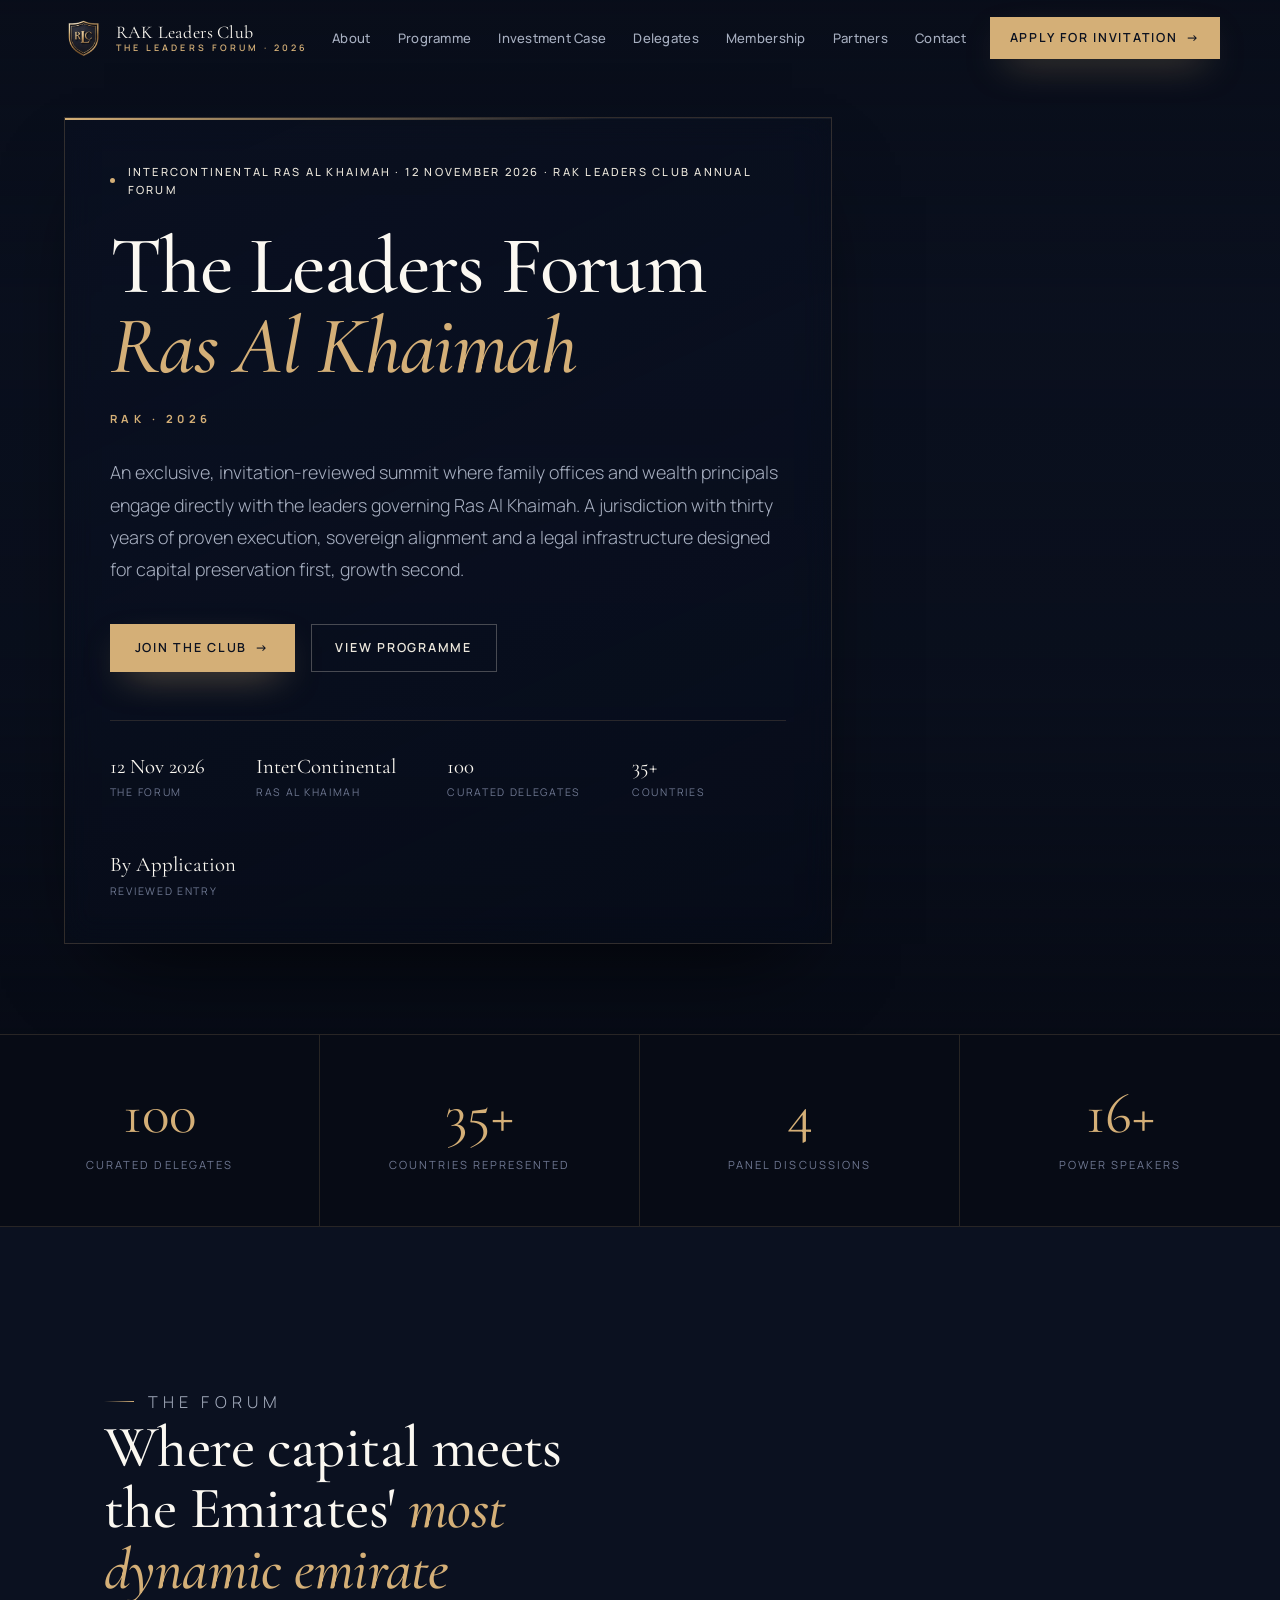
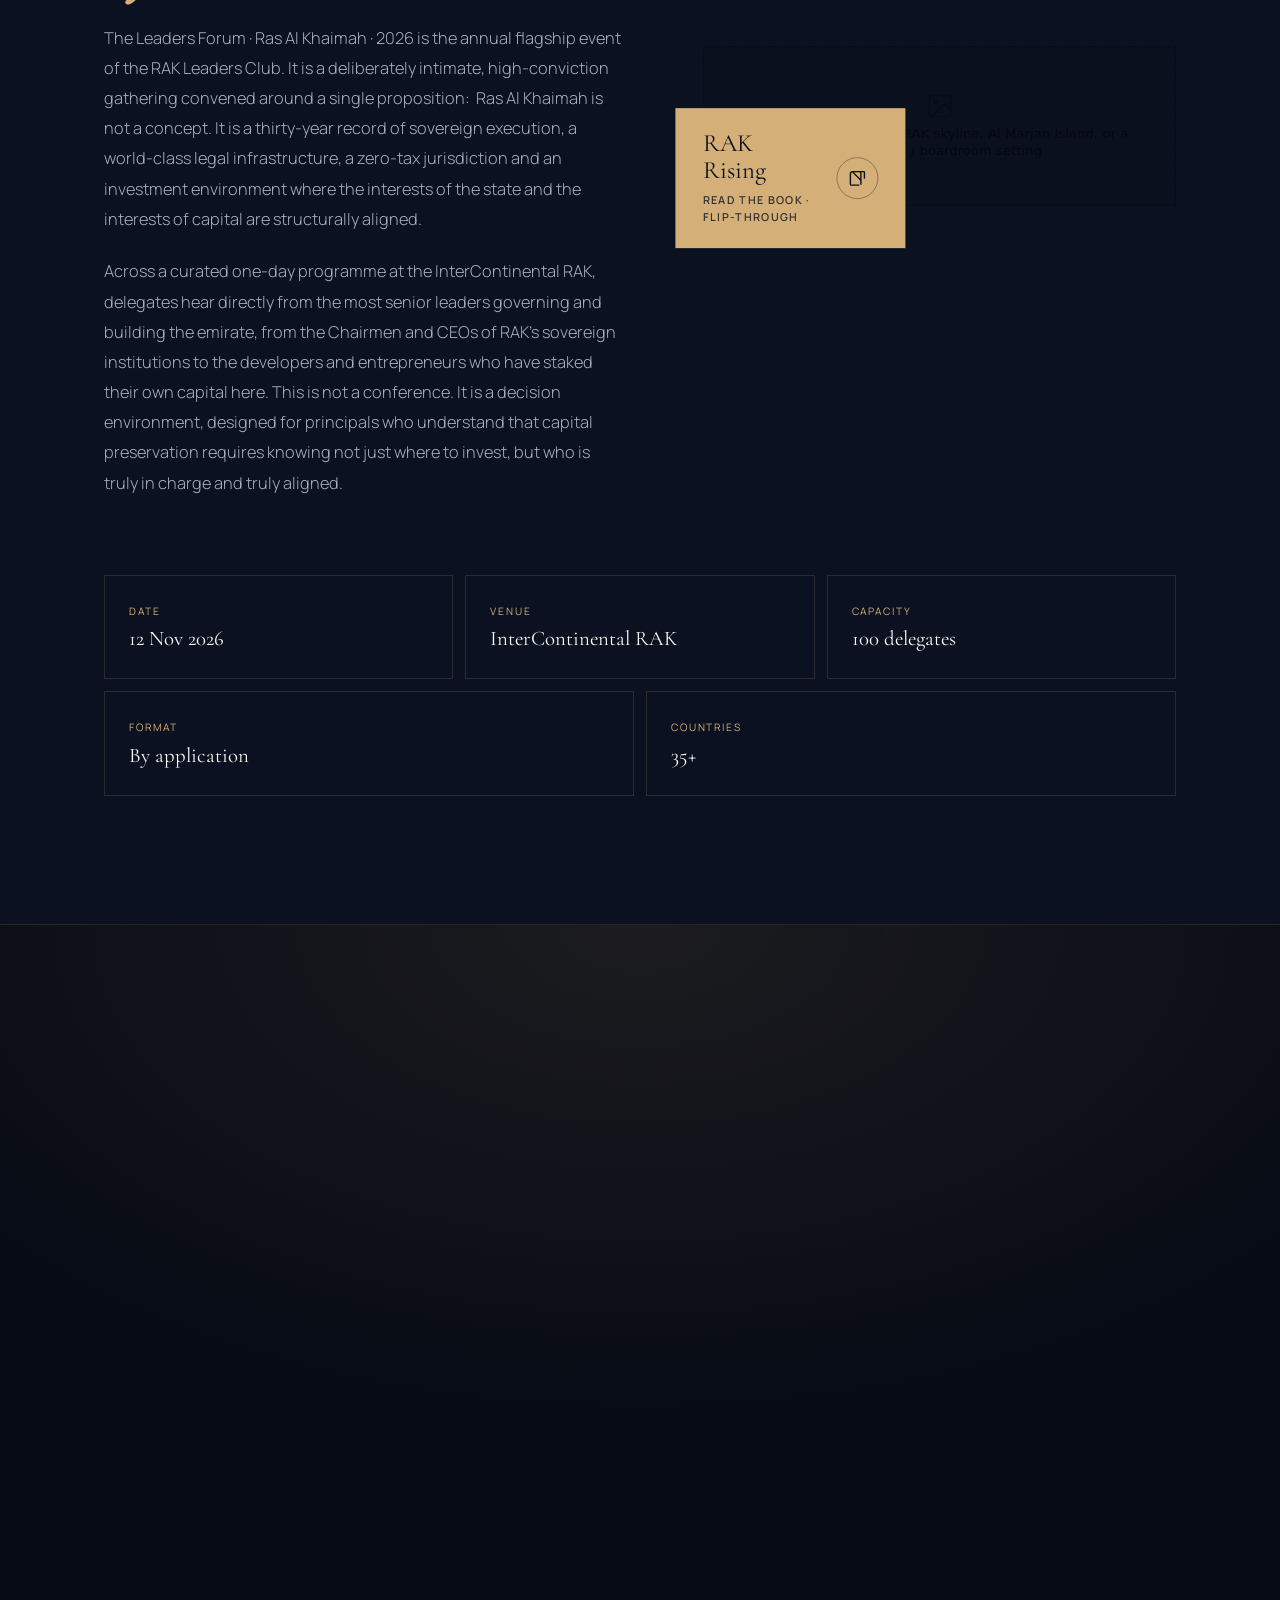
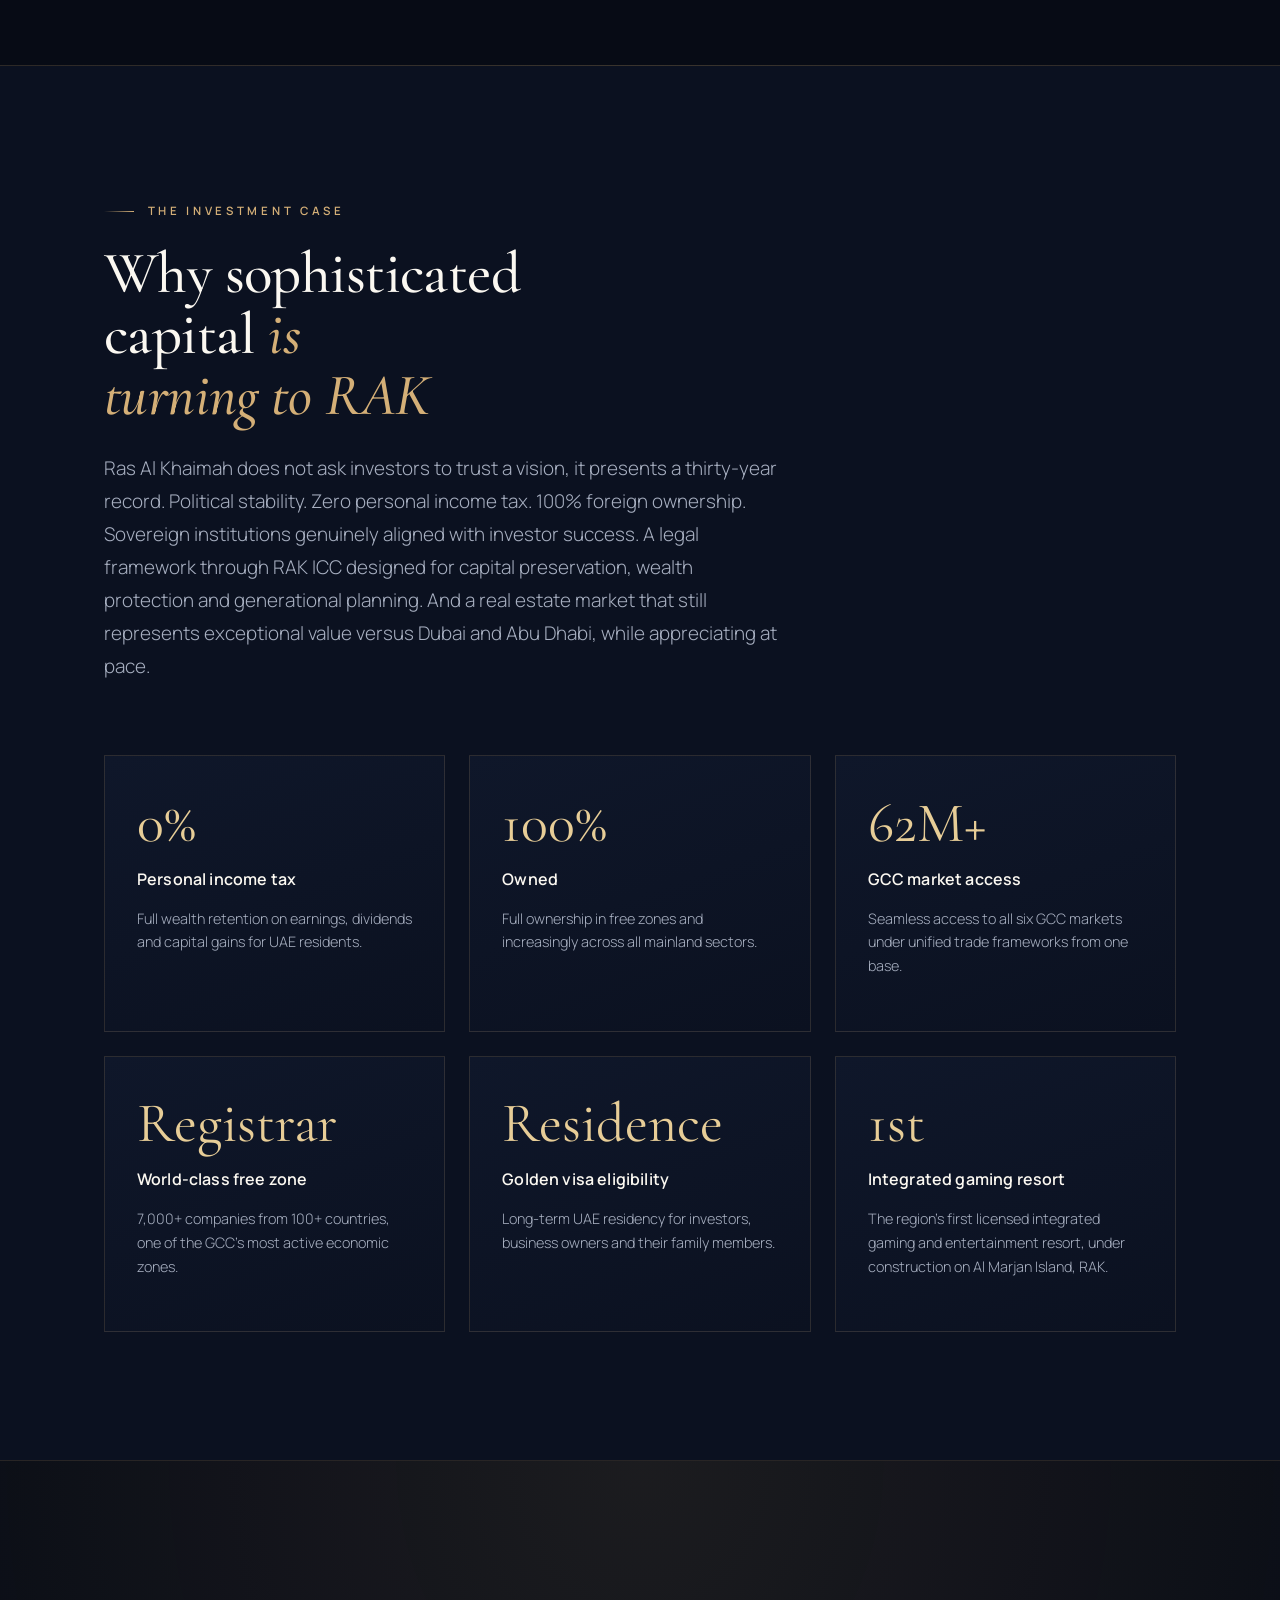
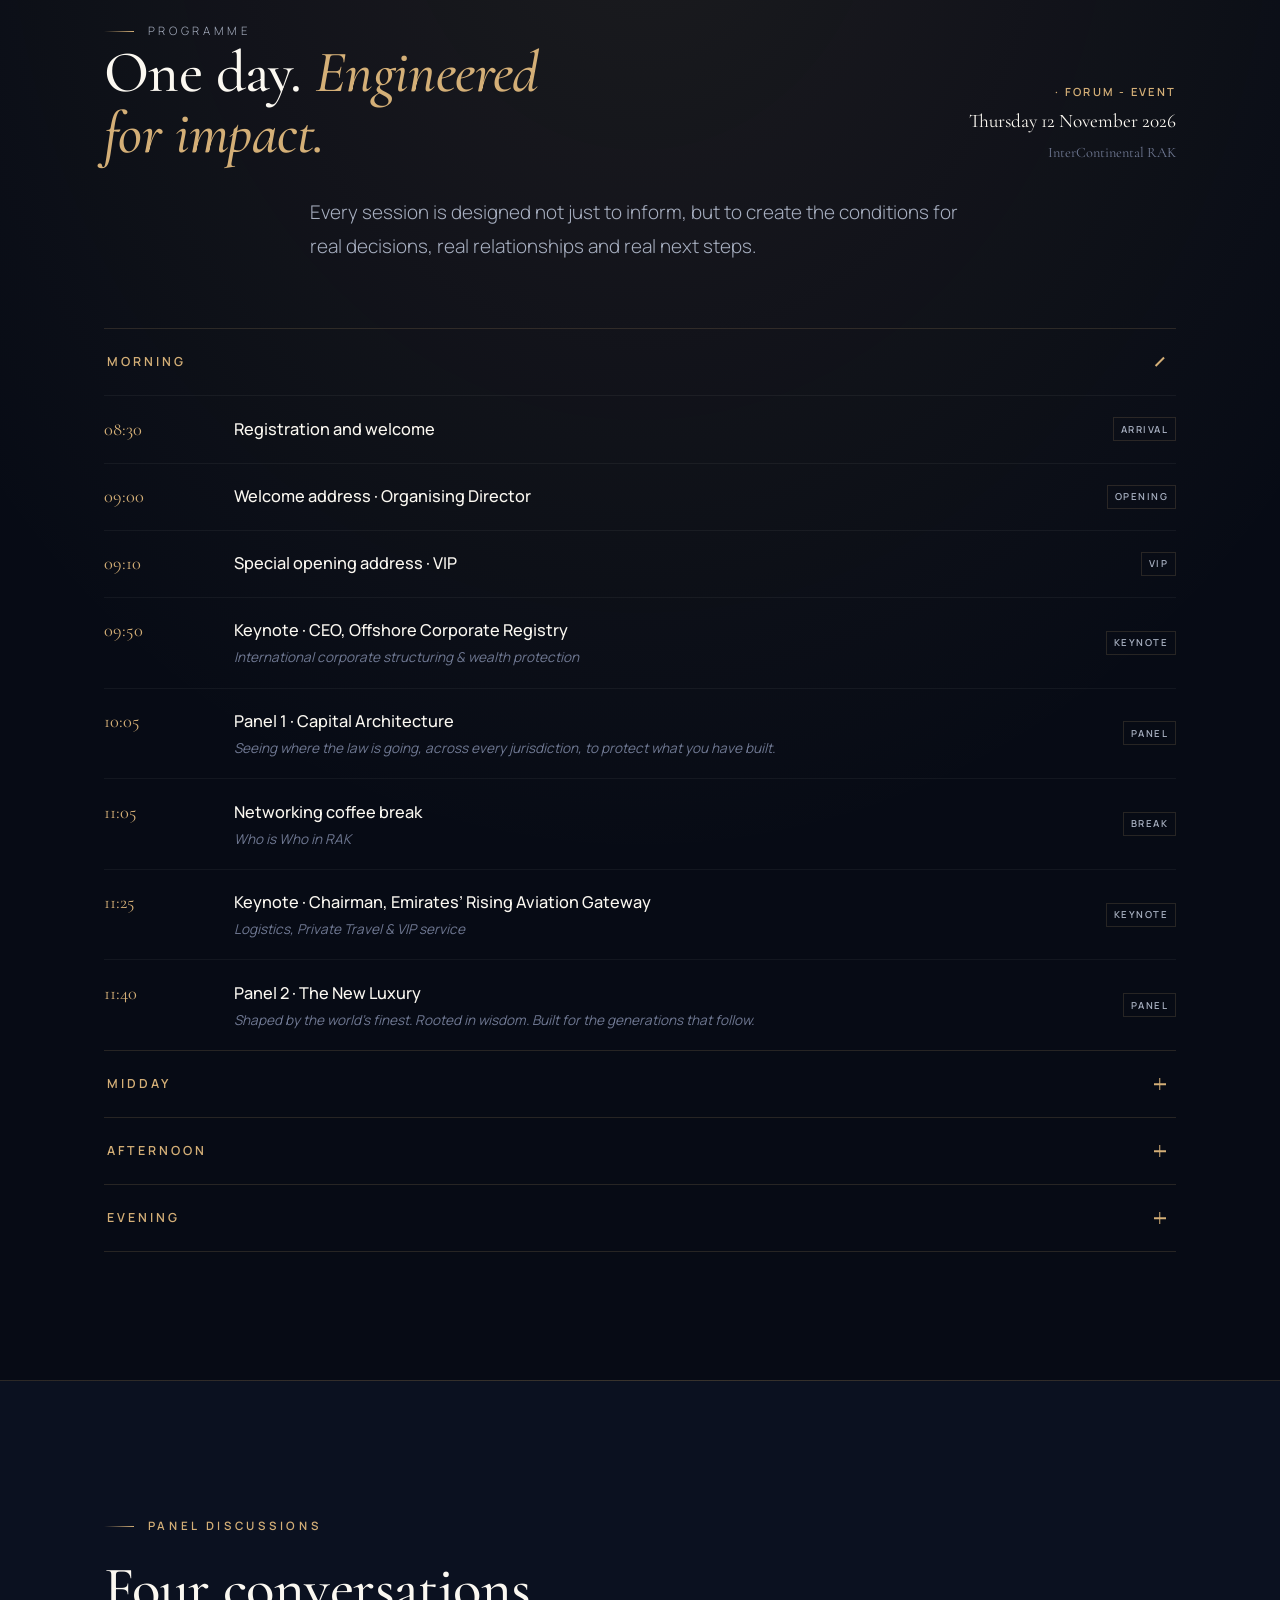
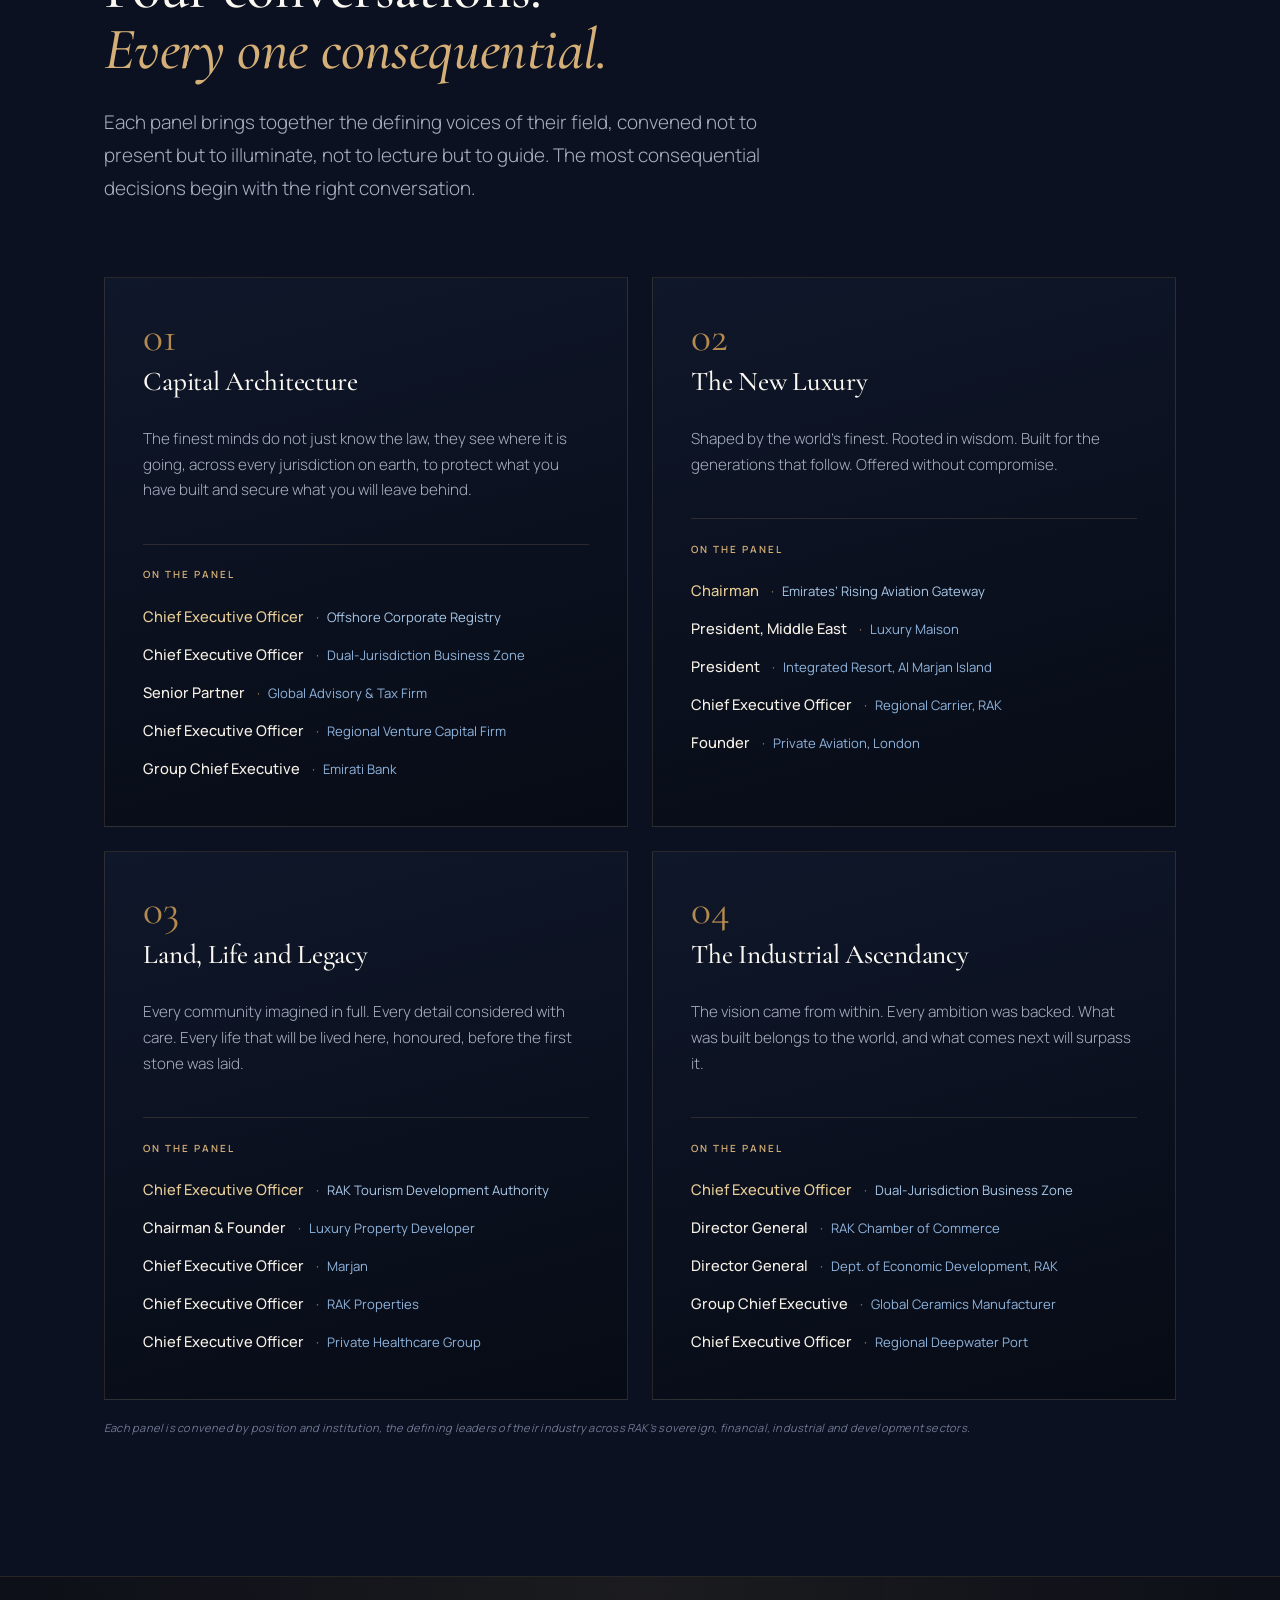
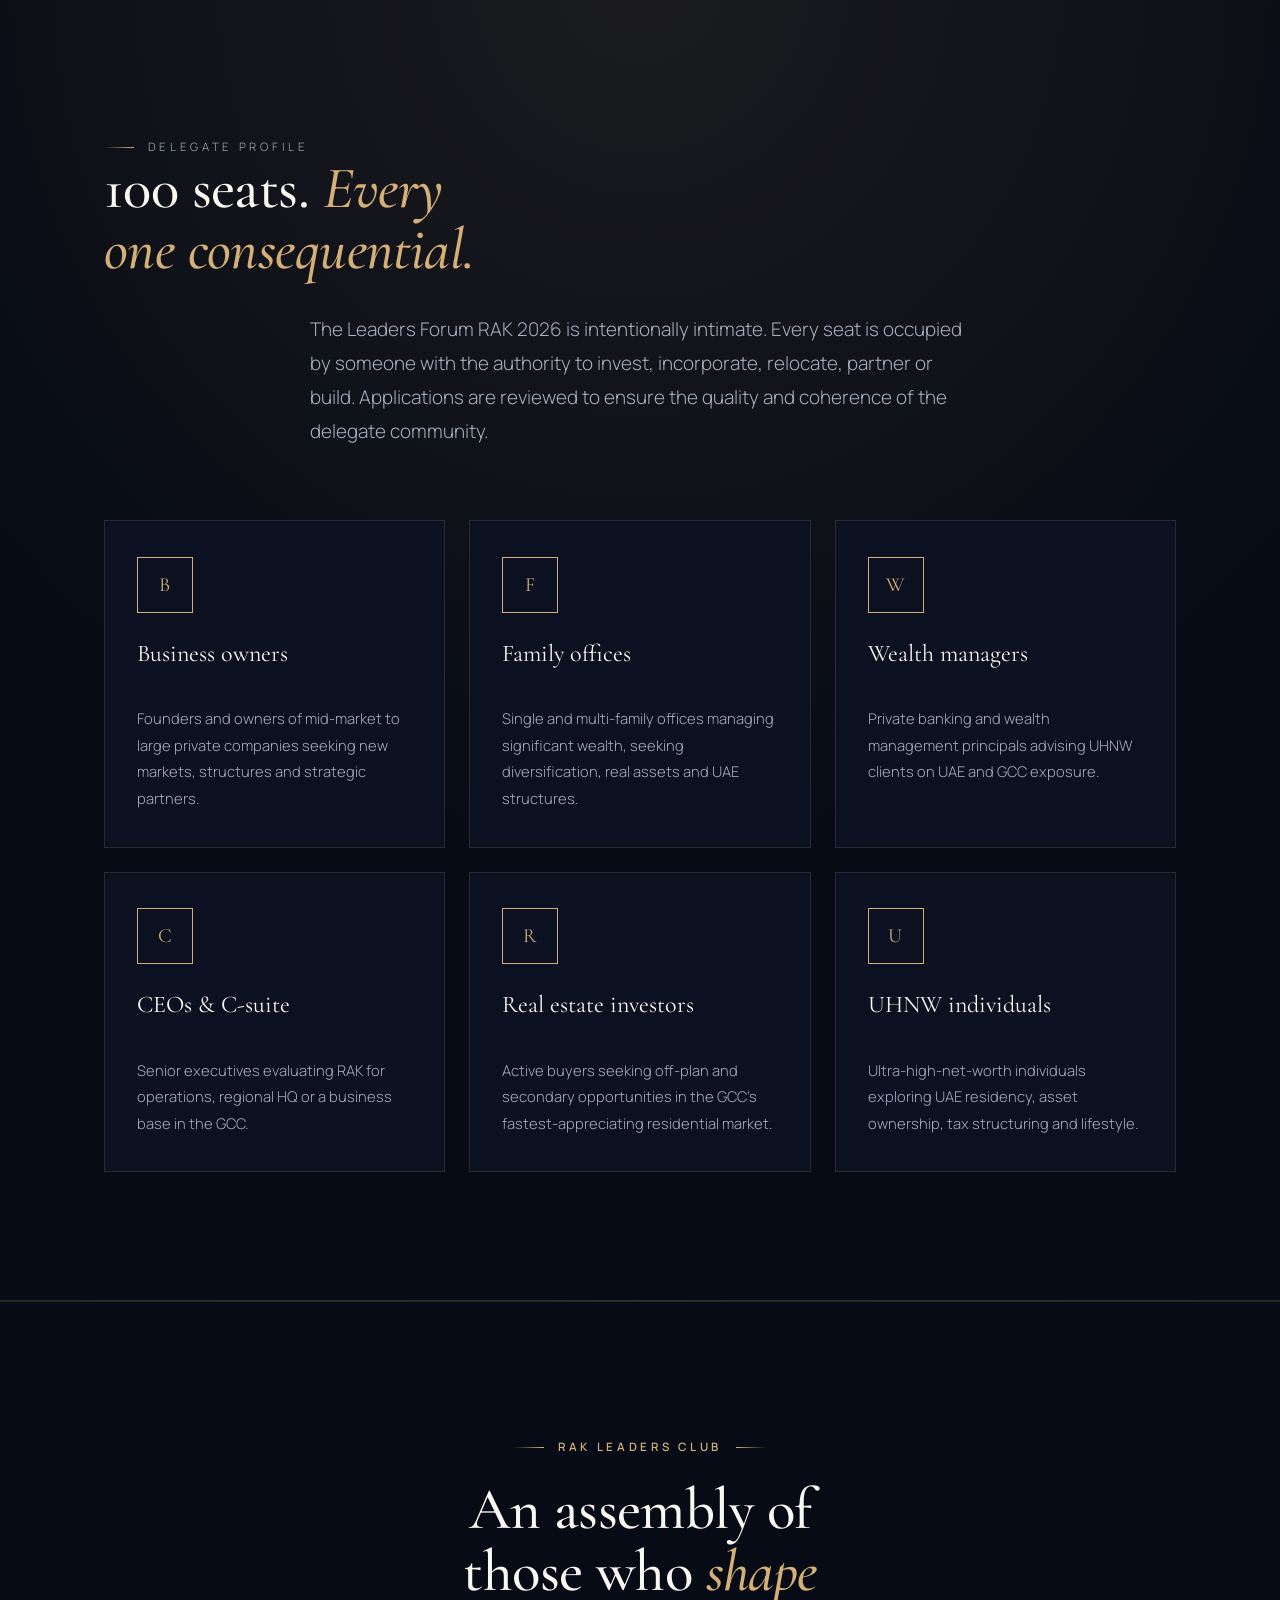
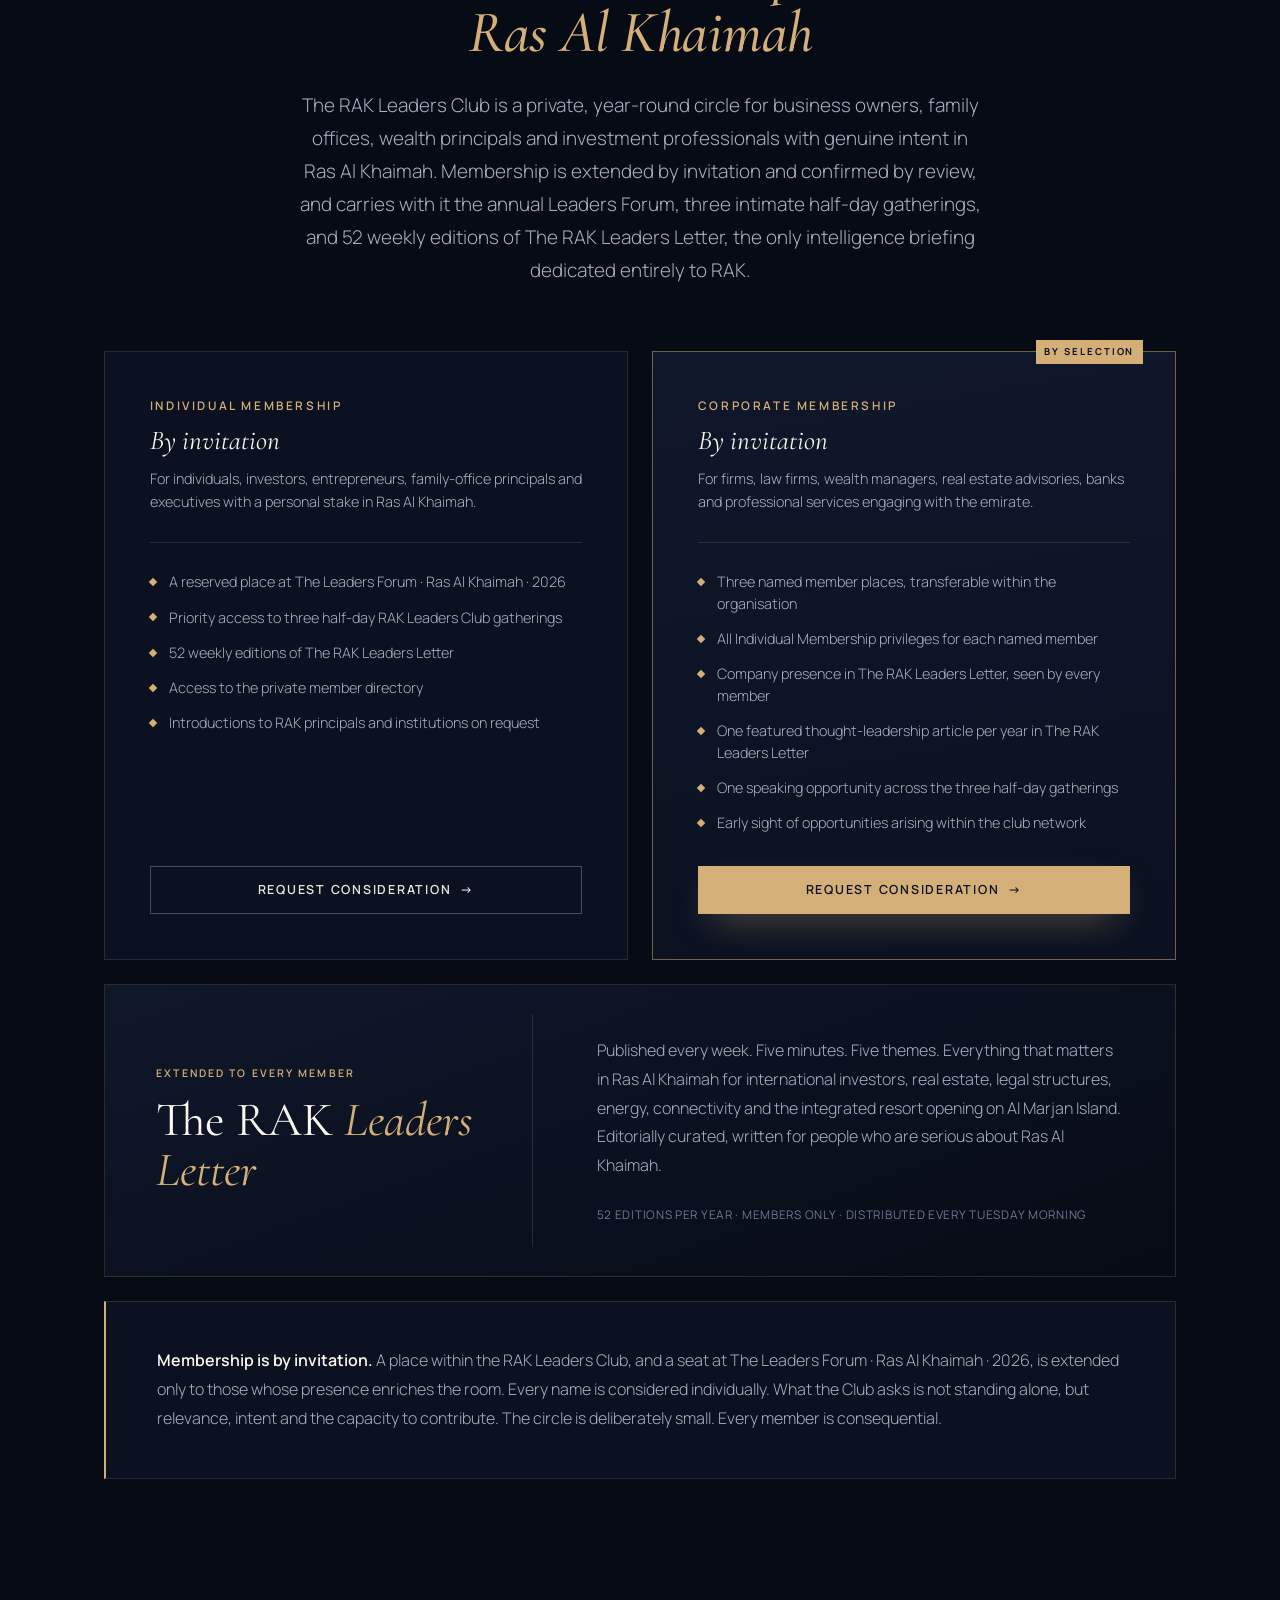
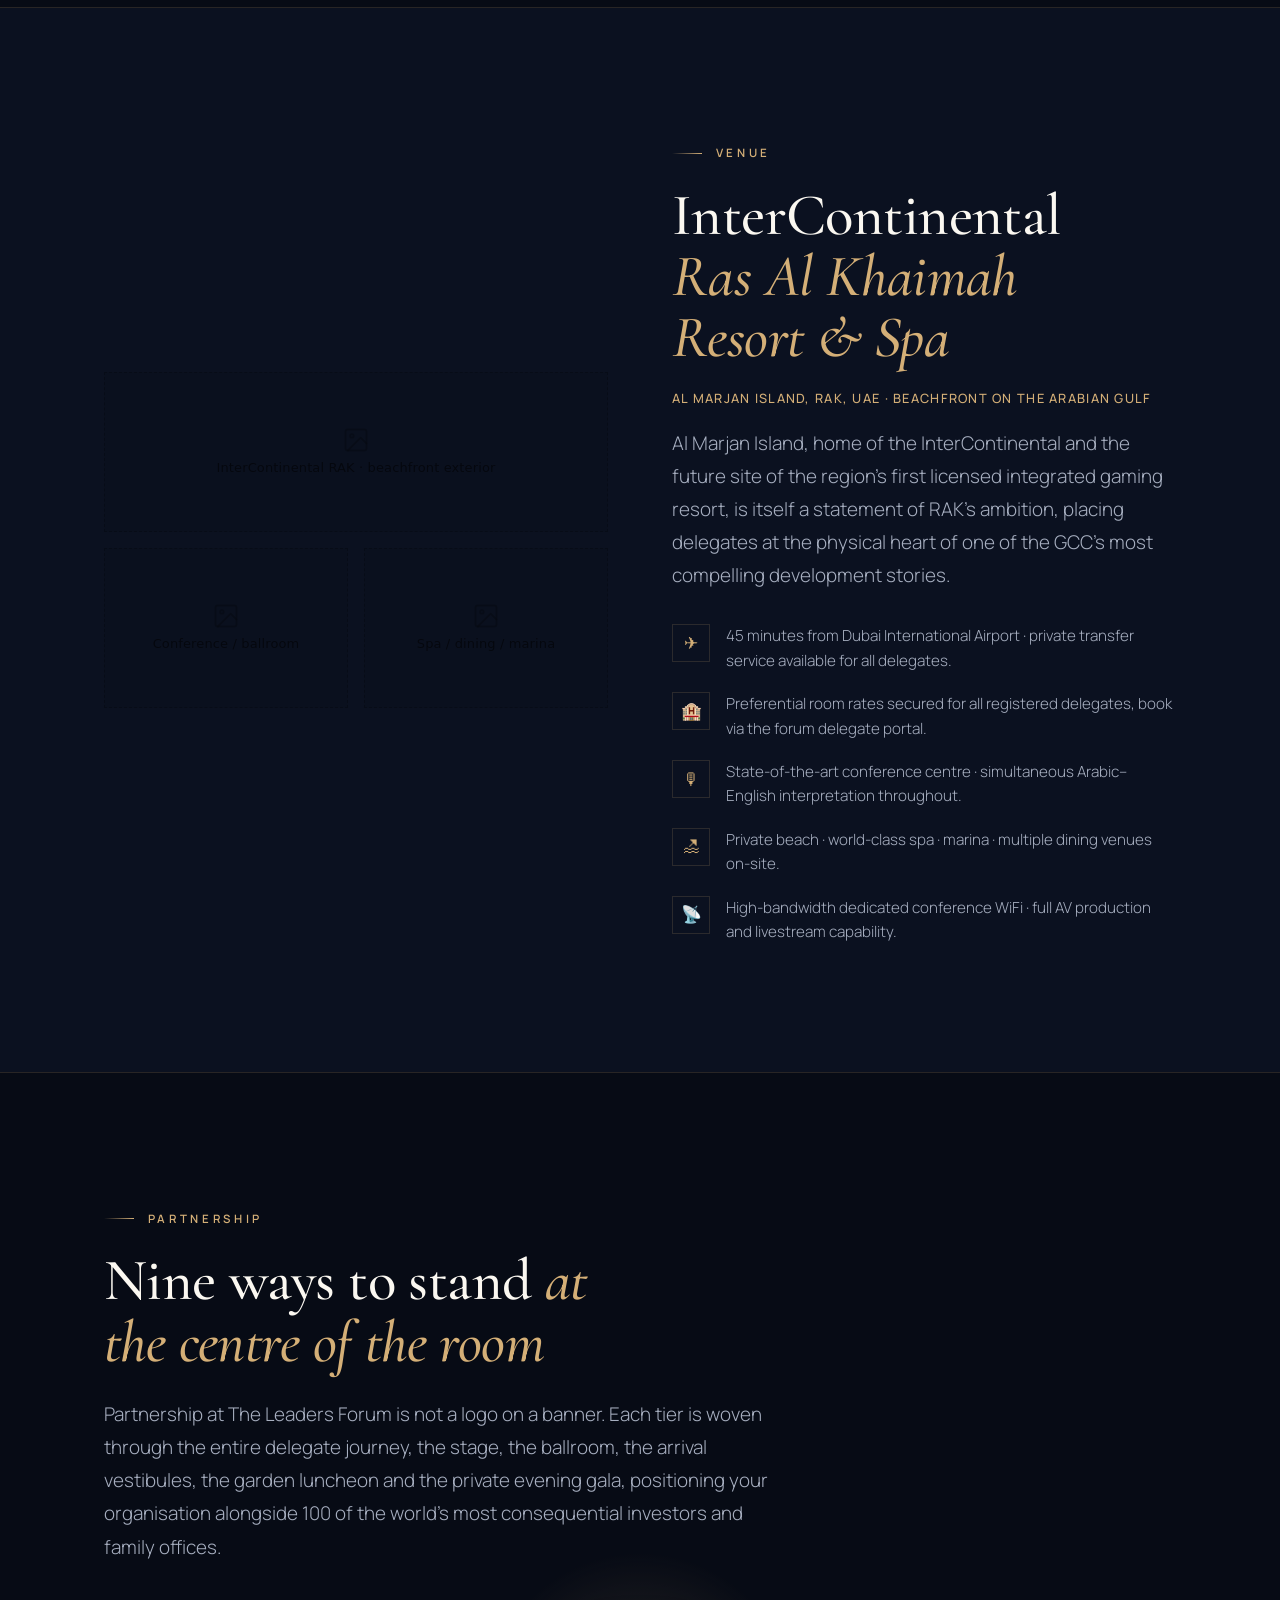
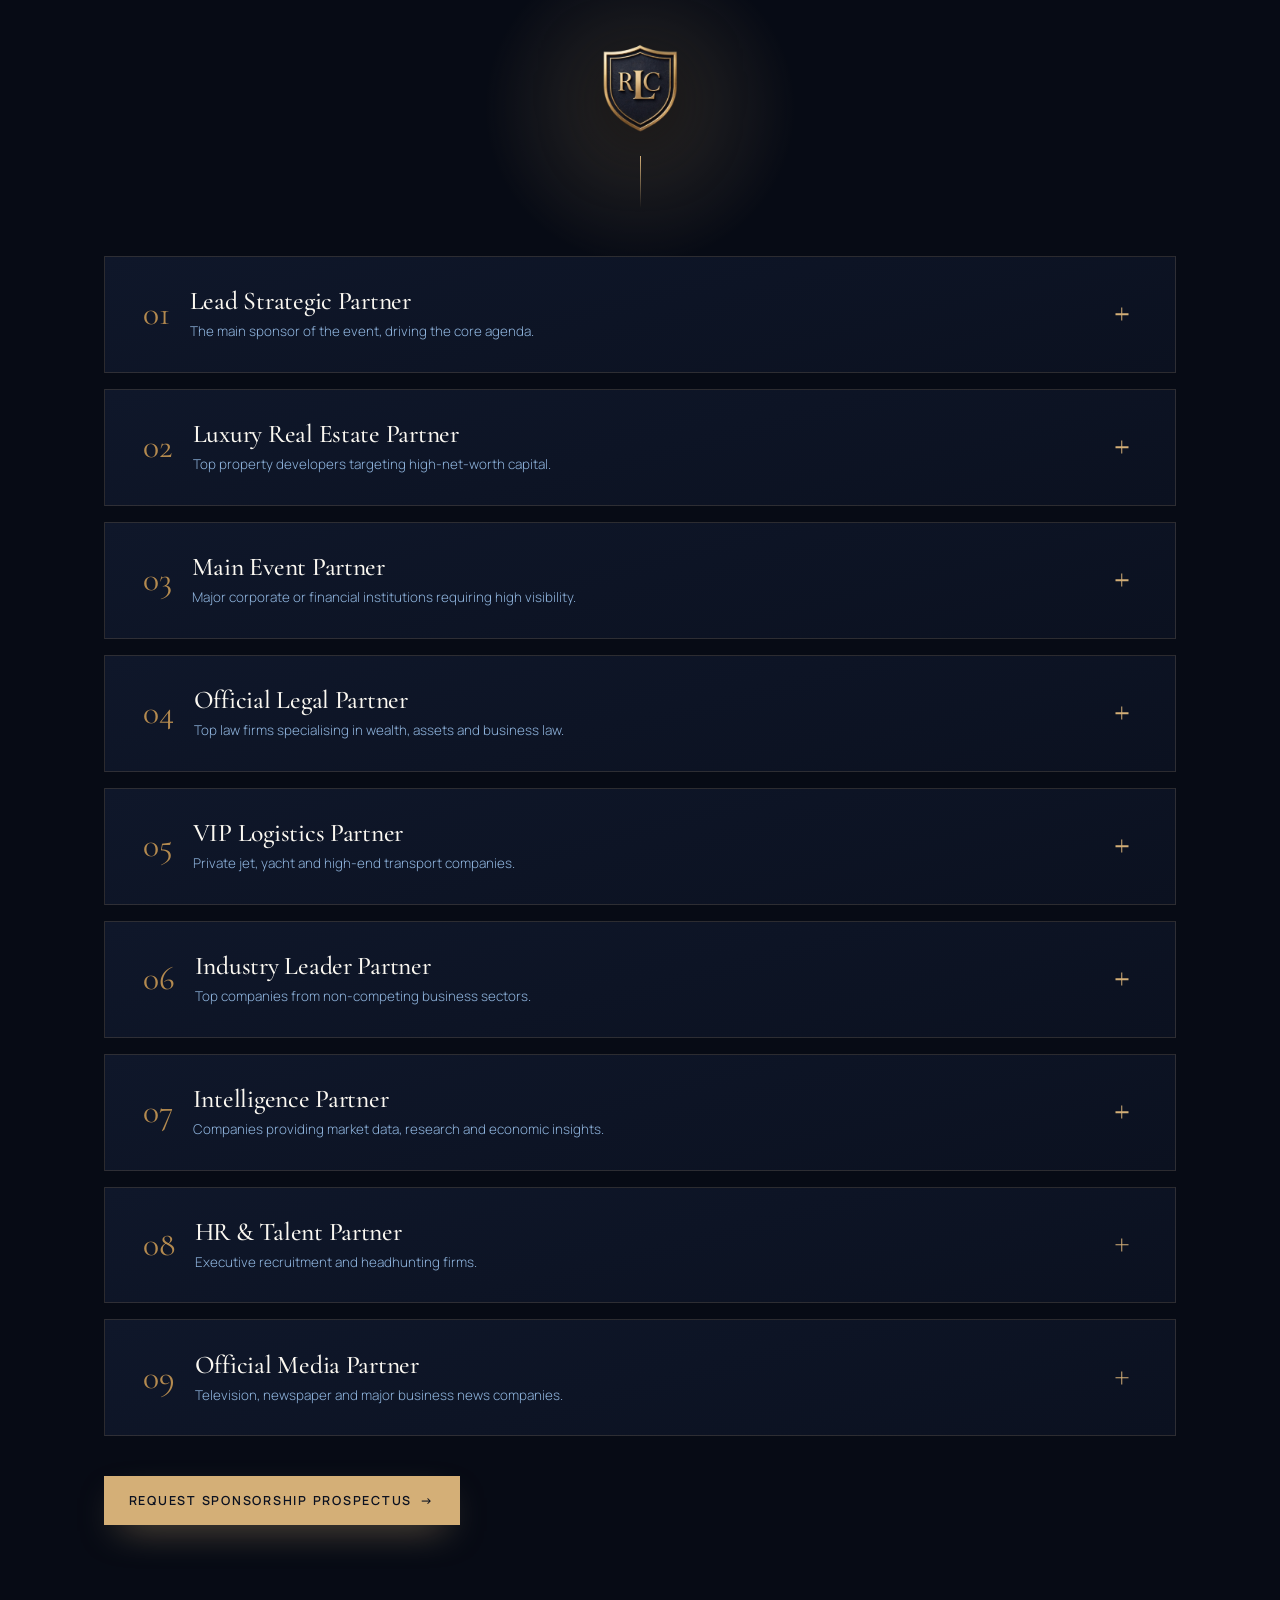
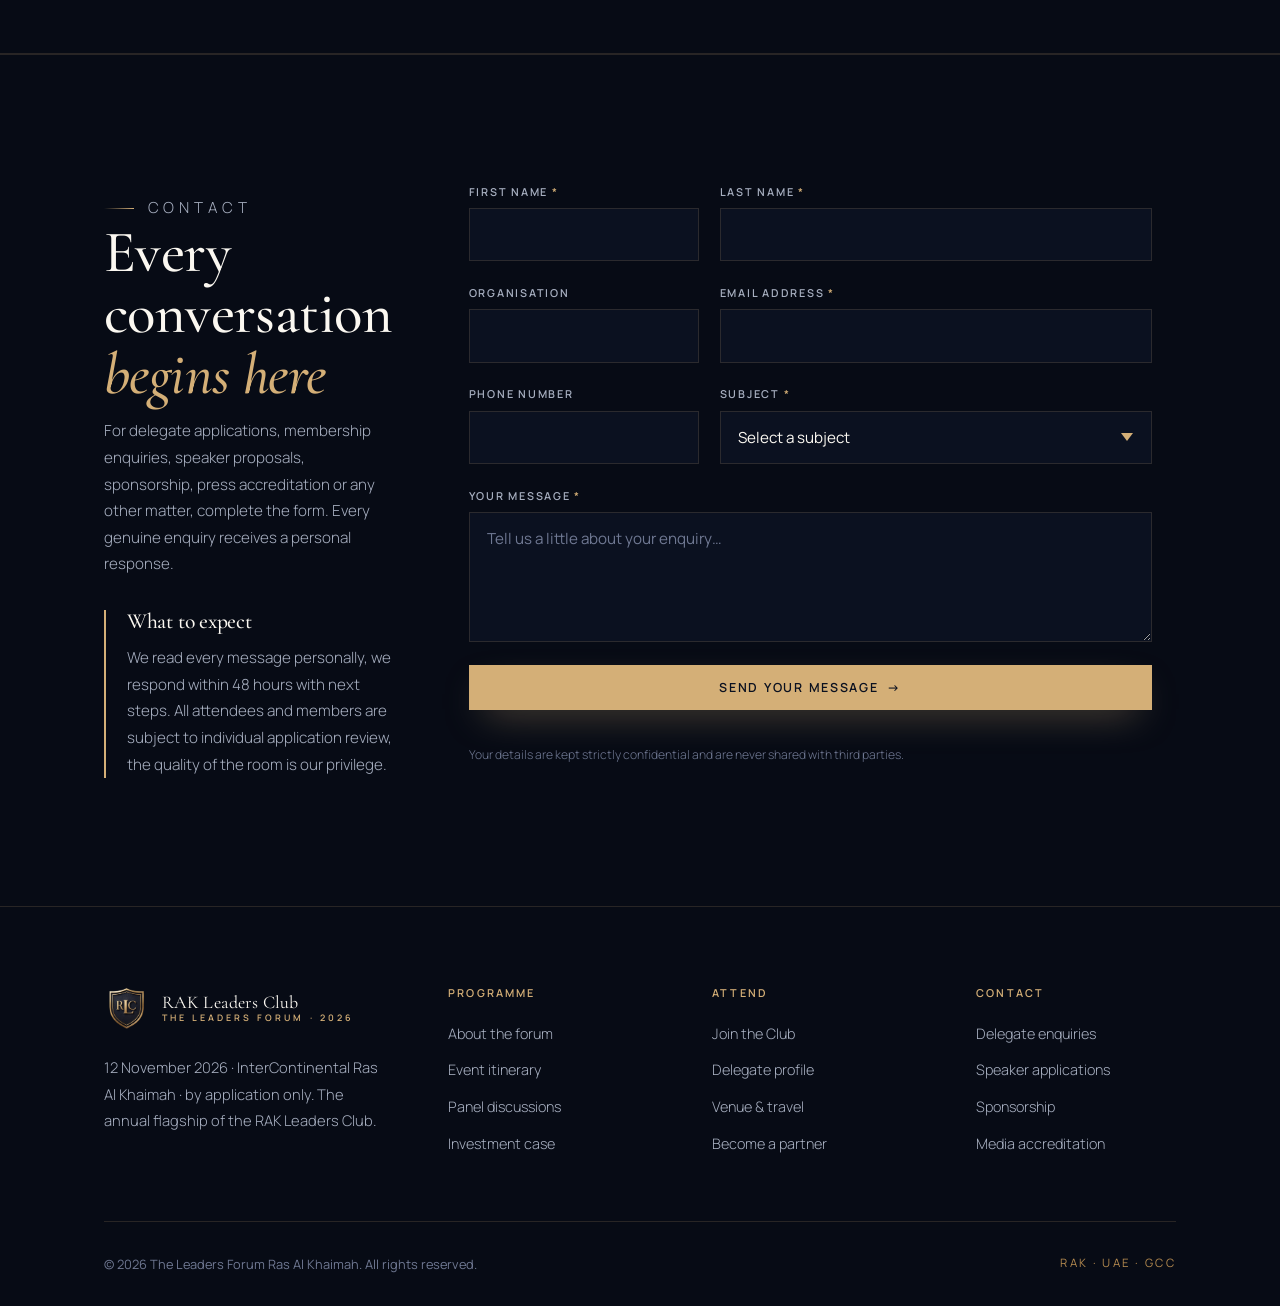
==== commit 642fe49d: "Promosite: swap afternoon keynotes per updated design - 13:55 keynote → CEO, Integrated Resort Lifes" ====
--- a/index.html
+++ b/index.html
@@ -205,10 +205,10 @@
       <div class="tl__phase">
         <div class="tl__phase-head" role="button" tabindex="0" aria-expanded="false"><span class="tl__phase-label">Afternoon</span><span class="tl__phase-chev" aria-hidden="true"></span></div>
         <div class="tl__phase-body"><div class="tl__phase-bodyinner">
-        <div class="tl__row"><div class="tl__time">13:55</div><div class="tl__body"><div class="t">Keynote · CEO, Dual-Jurisdiction Business Zone</div><div class="s">Free zones, industry &amp; economic development  </div></div><div class="tl__tag">Keynote</div></div>
+        <div class="tl__row"><div class="tl__time">13:55</div><div class="tl__body"><div class="t">Keynote · CEO, Integrated Resort Lifestyle, Hospitality &amp; Development</div><div class="s">Master-planned communities &amp; real estate  </div></div><div class="tl__tag">Keynote</div></div>
         <div class="tl__row"><div class="tl__time">14:10</div><div class="tl__body"><div class="t">Panel 3 · Land, Life and Legacy</div><div class="s">Every community imagined in full. Every detail considered with care.</div></div><div class="tl__tag">Panel</div></div>
         <div class="tl__row"><div class="tl__time">15:10</div><div class="tl__body"><div class="t">Networking coffee break</div><div class="s">Hosted · international auction house, Geneva</div></div><div class="tl__tag">Break</div></div>
-        <div class="tl__row"><div class="tl__time">15:30</div><div class="tl__body"><div class="t">Keynote · CEO, Integrated Resort Lifestyle, Hospitality &amp; Development</div><div class="s">Master-planned communities &amp; real estate</div></div><div class="tl__tag">Keynote</div></div>
+        <div class="tl__row"><div class="tl__time">15:30</div><div class="tl__body"><div class="t">Keynote · CEO, Dual-Jurisdiction Business Zone</div><div class="s">Free zones, industry &amp; economic development</div></div><div class="tl__tag">Keynote</div></div>
         <div class="tl__row"><div class="tl__time">15:45</div><div class="tl__body"><div class="t">Panel 4 · The Industrial Ascendancy</div><div class="s">The vision came from within. Every ambition was backed. What was built belongs to the world.</div></div><div class="tl__tag">Panel</div></div>
         <div class="tl__row"><div class="tl__time">16:45</div><div class="tl__body"><div class="t">Closing address · Organising Director</div></div><div class="tl__tag">Closing</div></div>
         <div class="tl__row"><div class="tl__time">17:00</div><div class="tl__body"><div class="t">Conference closes</div></div><div class="tl__tag">Close</div></div></div></div>
@@ -443,7 +443,7 @@
         </div>
         <div class="ptier__body"><div class="ptier__bodyinner">
         <div class="ptier__zones">
-          <div class="pzone"><span class="pzone__label">Stage</span><p class="pzone__text">A guaranteed seat on Panel 3 · Land, Life and Legacy (14:10) alongside Marjan and RAK Properties, or delivering the 15:30 real estate keynote.</p></div>
+          <div class="pzone"><span class="pzone__label">Stage</span><p class="pzone__text">A guaranteed seat on Panel 3 · Land, Life and Legacy (14:10) alongside Marjan and RAK Properties, or delivering the 13:55 real estate keynote.</p></div>
           <div class="pzone"><span class="pzone__label">Ballroom</span><p class="pzone__text">Physical, high-end property lookbooks placed on all 100 delegate seats.</p></div>
           <div class="pzone"><span class="pzone__label">Vestibules</span><p class="pzone__text">Exclusive hosting of a physical "Luxury Property Lounge" (architectural models or VR setups), heavily trafficked during the 11:05 and 15:10 coffee breaks.</p></div>
           <div class="pzone"><span class="pzone__label">Garden</span><p class="pzone__text">Premium reserved seating area during the midday luncheon for informal property discussions.</p></div>
@@ -512,7 +512,7 @@
         </div>
         <div class="ptier__body"><div class="ptier__bodyinner">
         <div class="ptier__zones">
-          <div class="pzone"><span class="pzone__label">Stage</span><p class="pzone__text">Introduction remarks prior to the 13:55 Business Zone keynote, or a seat on an industry-relevant panel.</p></div>
+          <div class="pzone"><span class="pzone__label">Stage</span><p class="pzone__text">Introduction remarks prior to the 15:30 Business Zone keynote, or a seat on an industry-relevant panel.</p></div>
           <div class="pzone"><span class="pzone__label">Ballroom</span><p class="pzone__text">A full-page profile in the physical event book placed on the tables.</p></div>
           <div class="pzone"><span class="pzone__label">Vestibules</span><p class="pzone__text">A dedicated networking zone or meeting point during the 11:05 "Who is Who in RAK" coffee break.</p></div>
           <div class="pzone"><span class="pzone__label">Garden</span><p class="pzone__text">Facilitated, direct introductions to ten specific guests by the event organisers during the lunch break.</p></div>
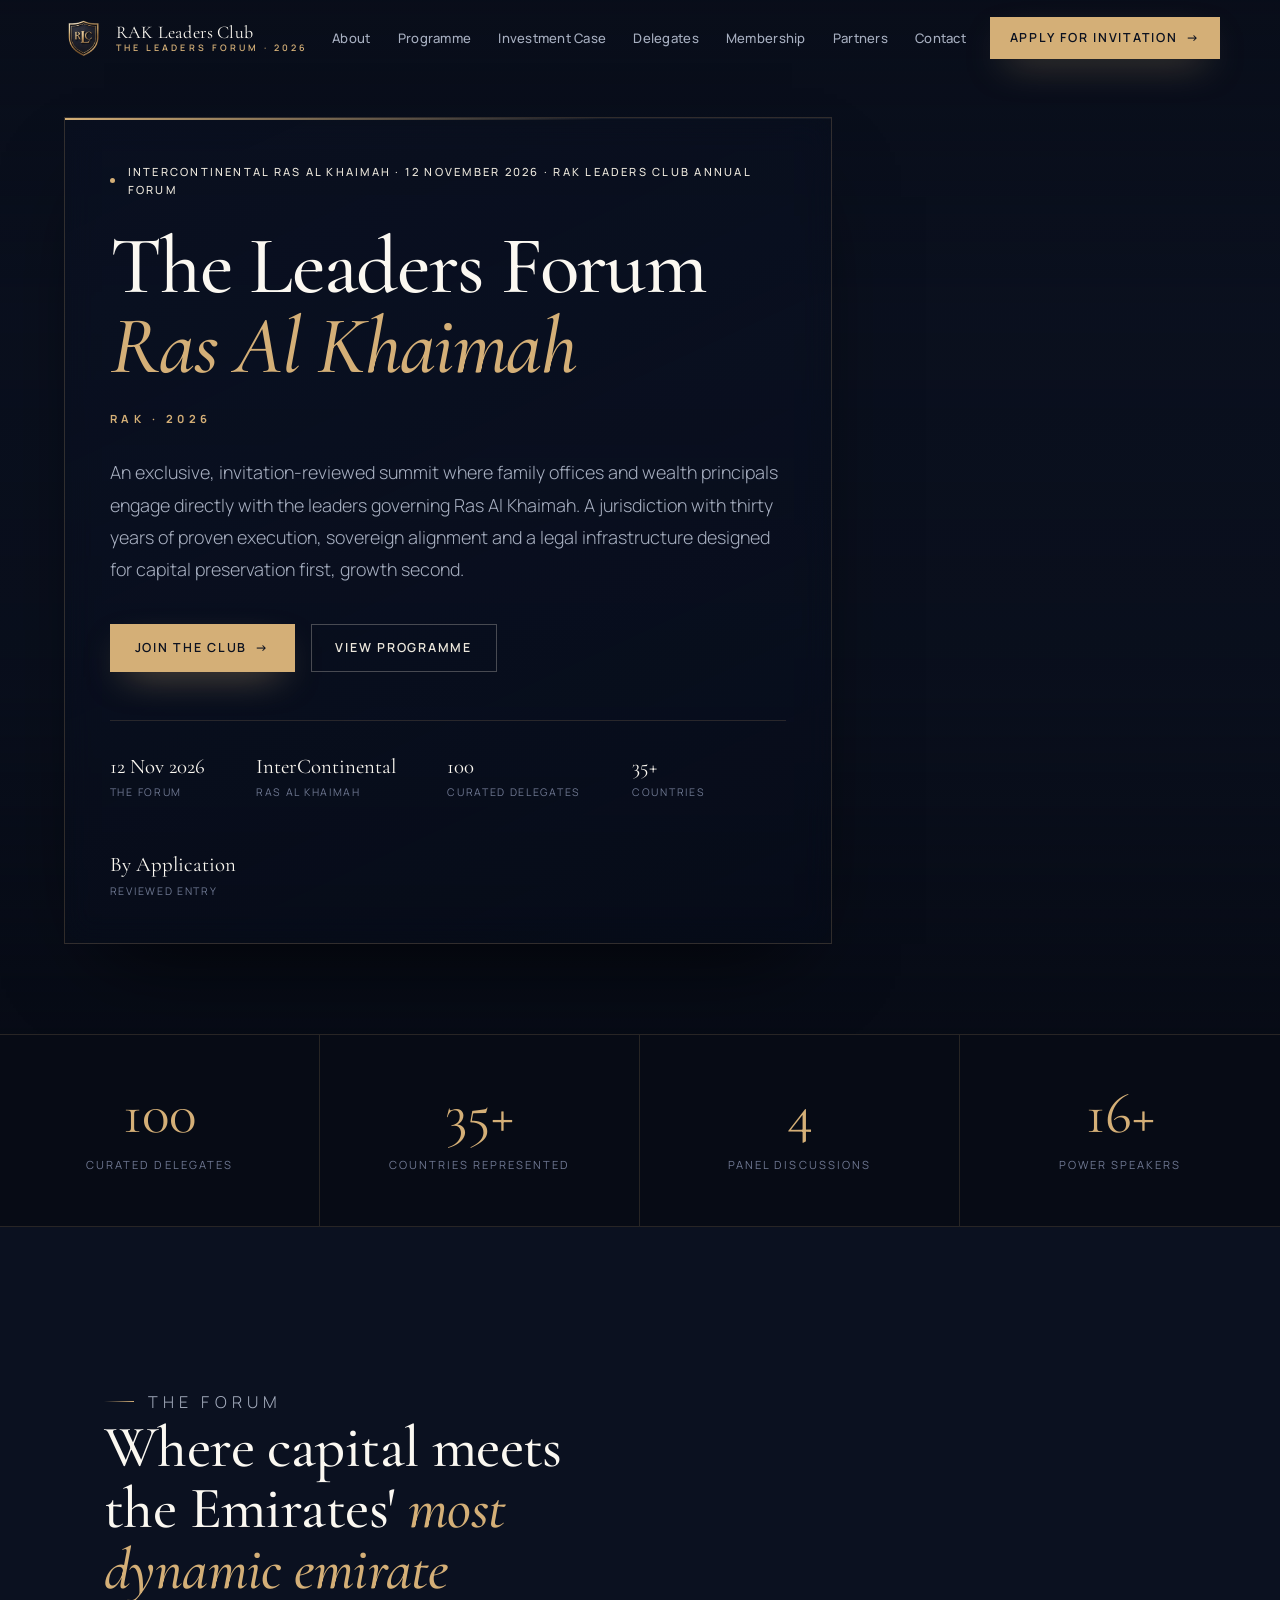
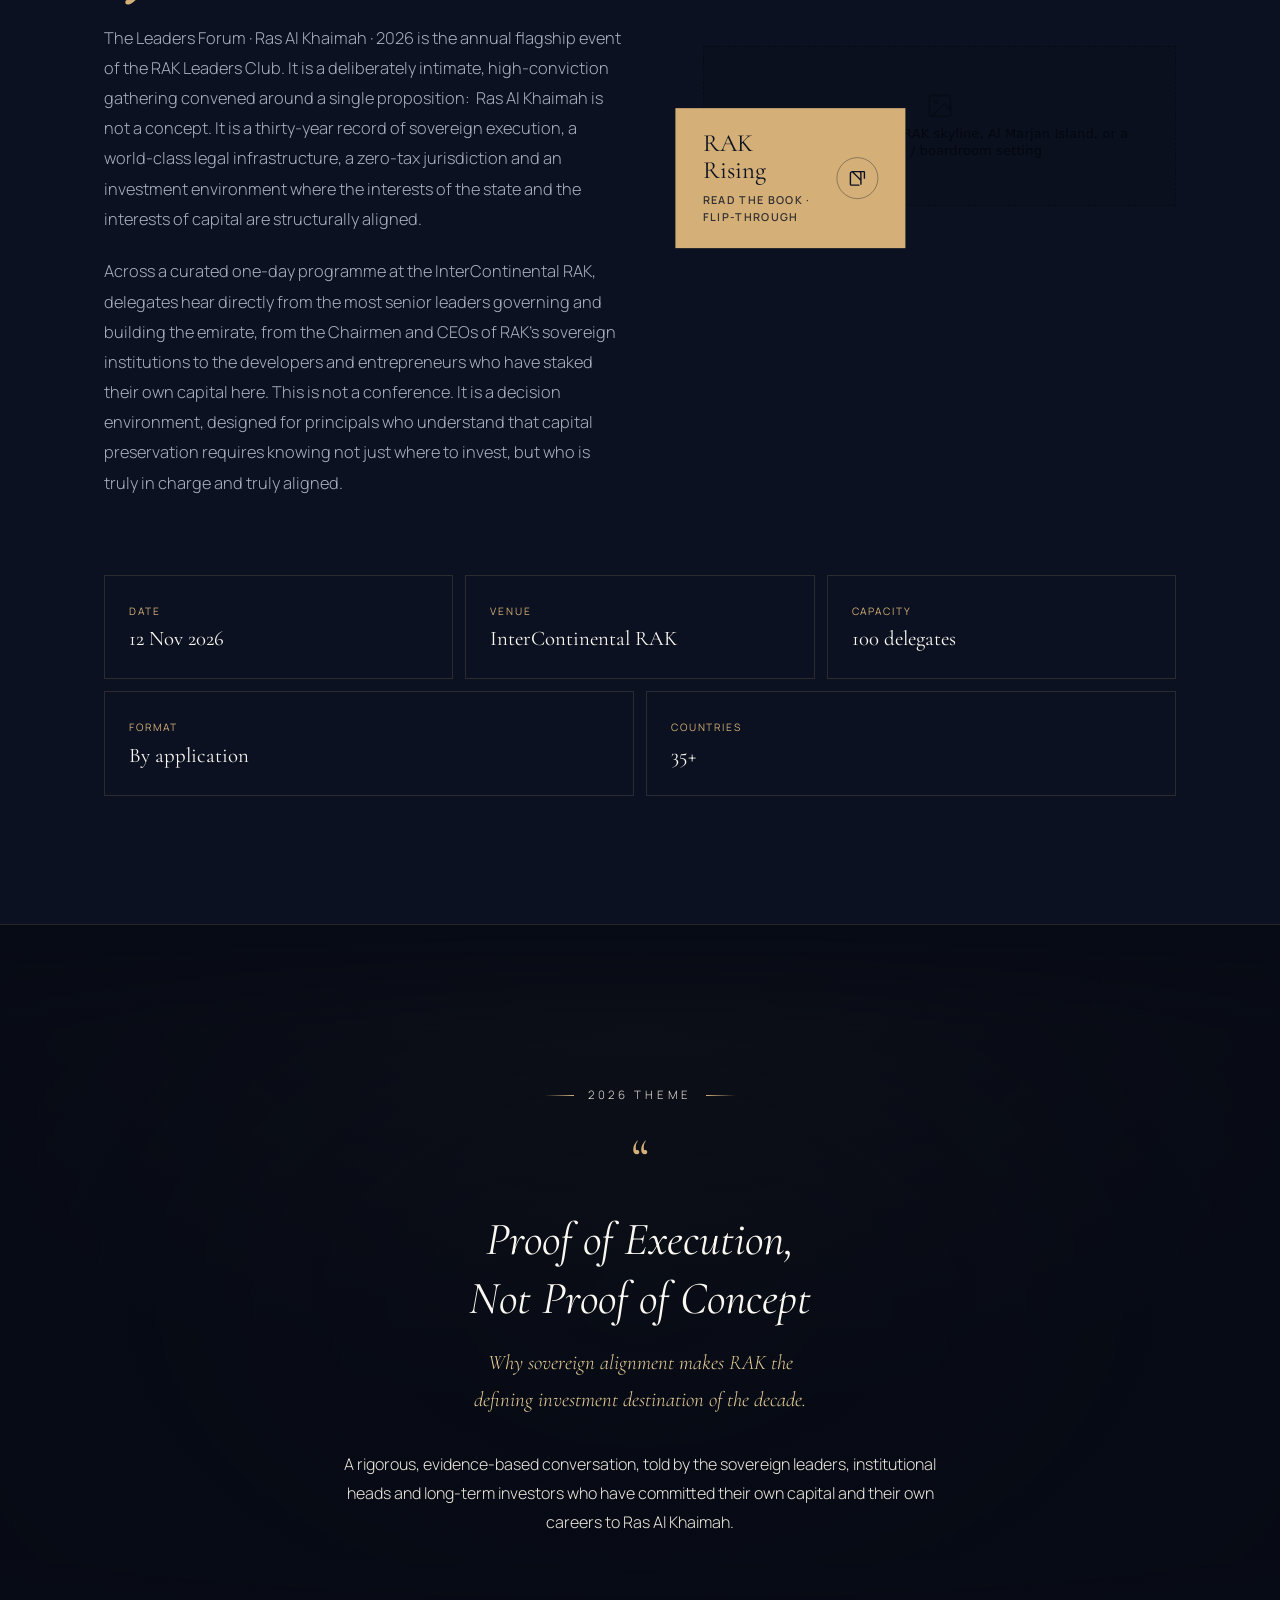
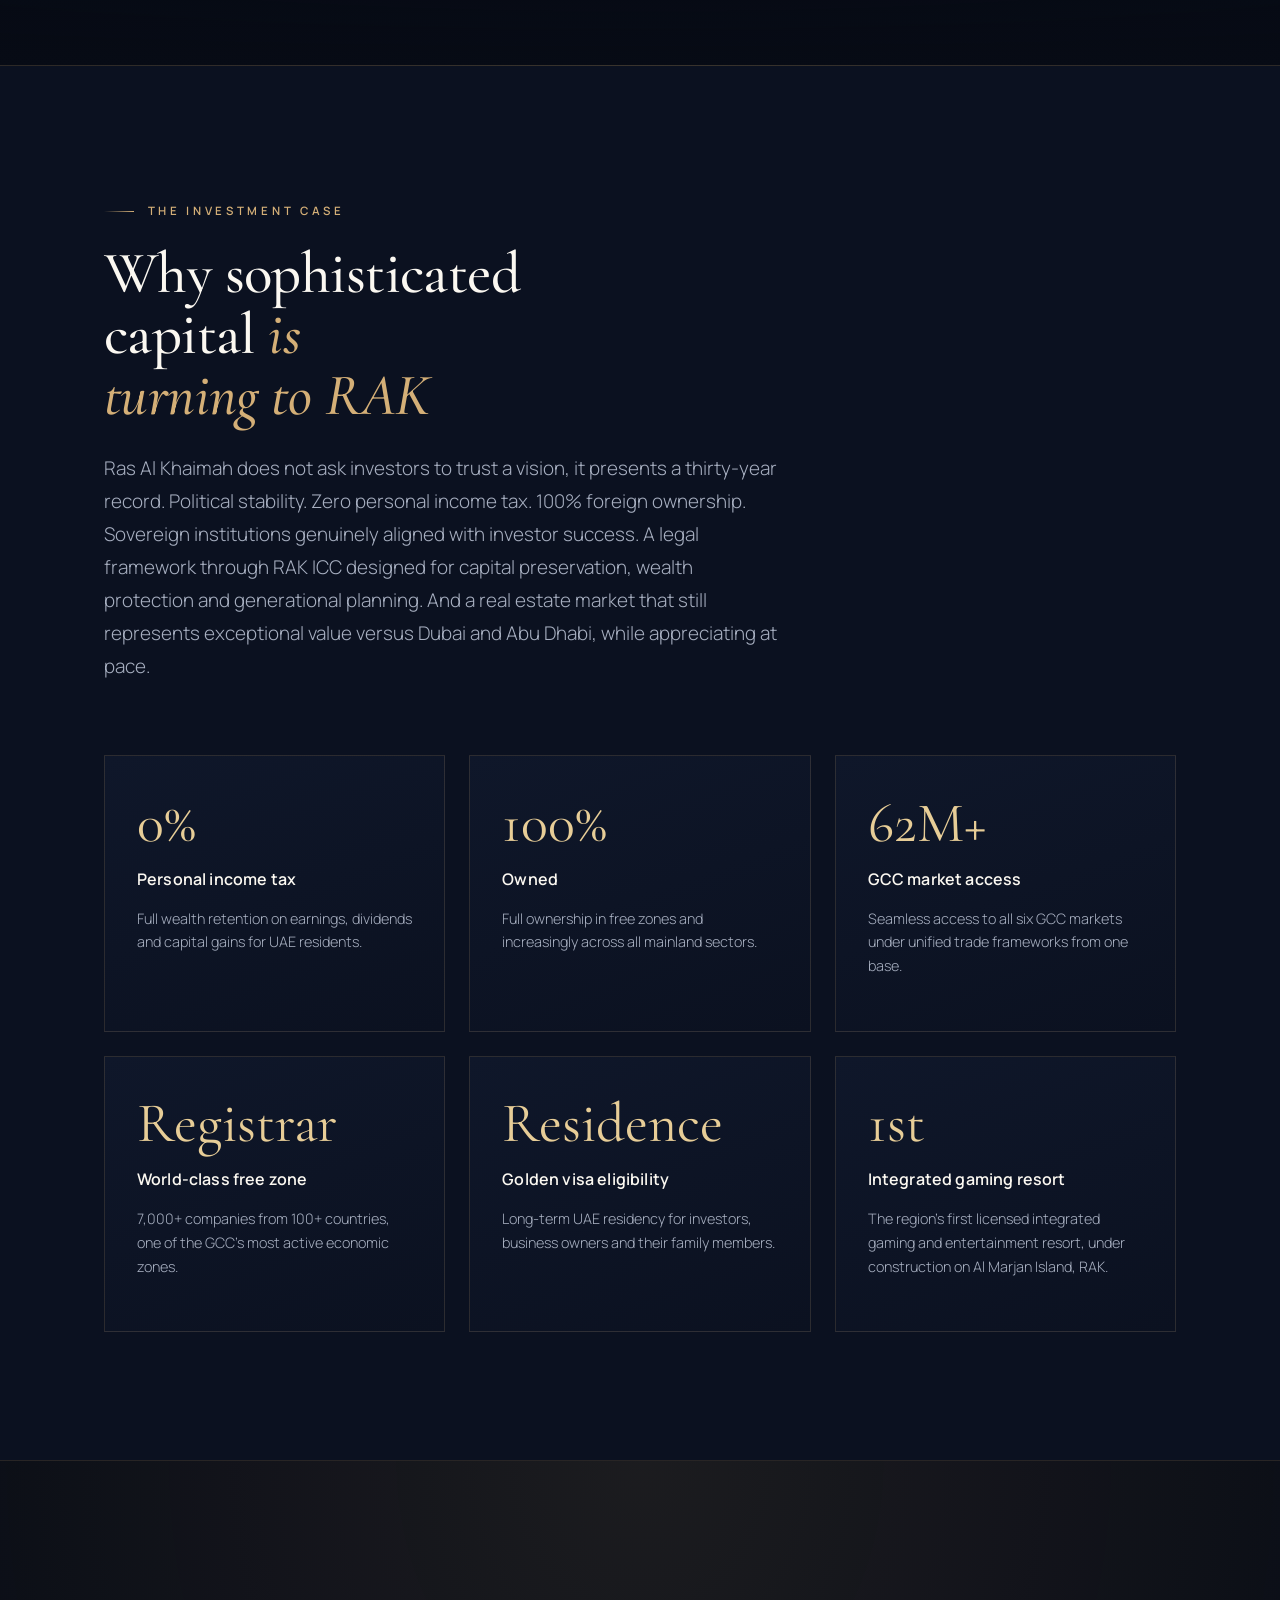
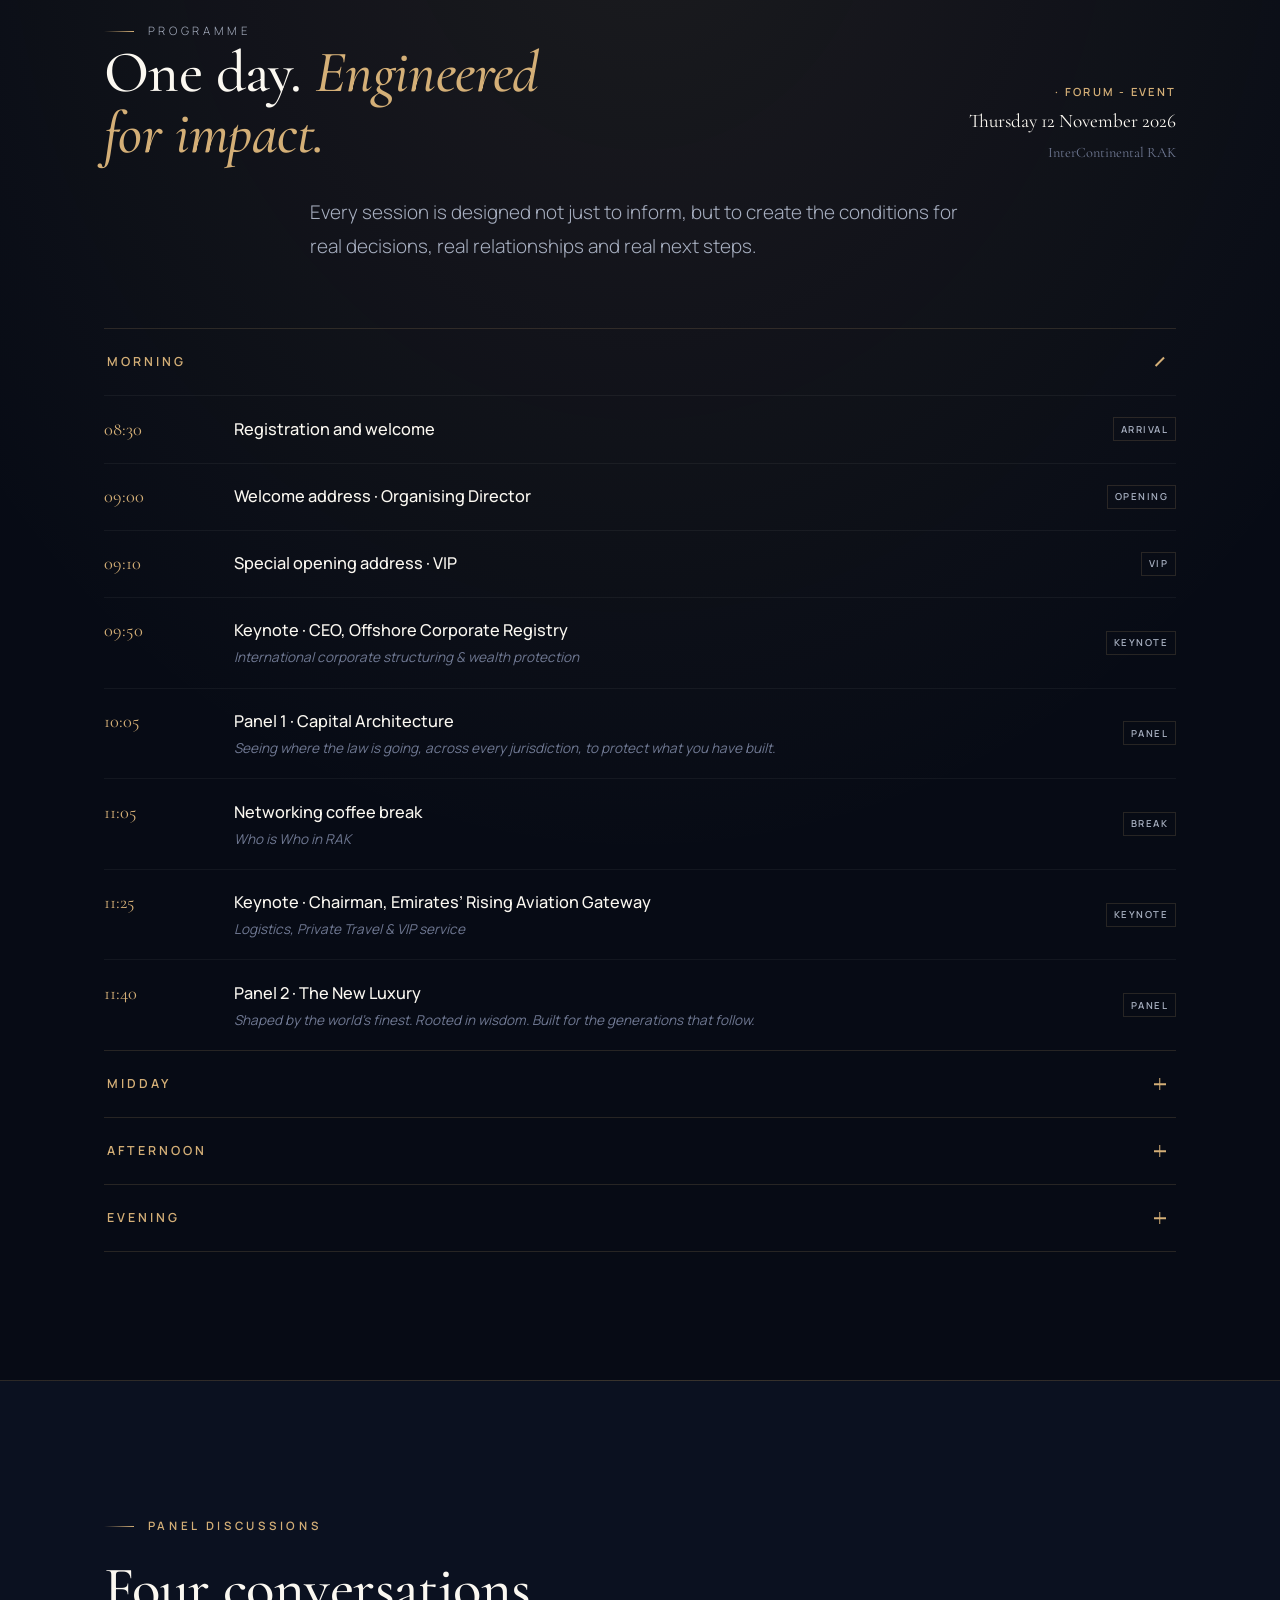
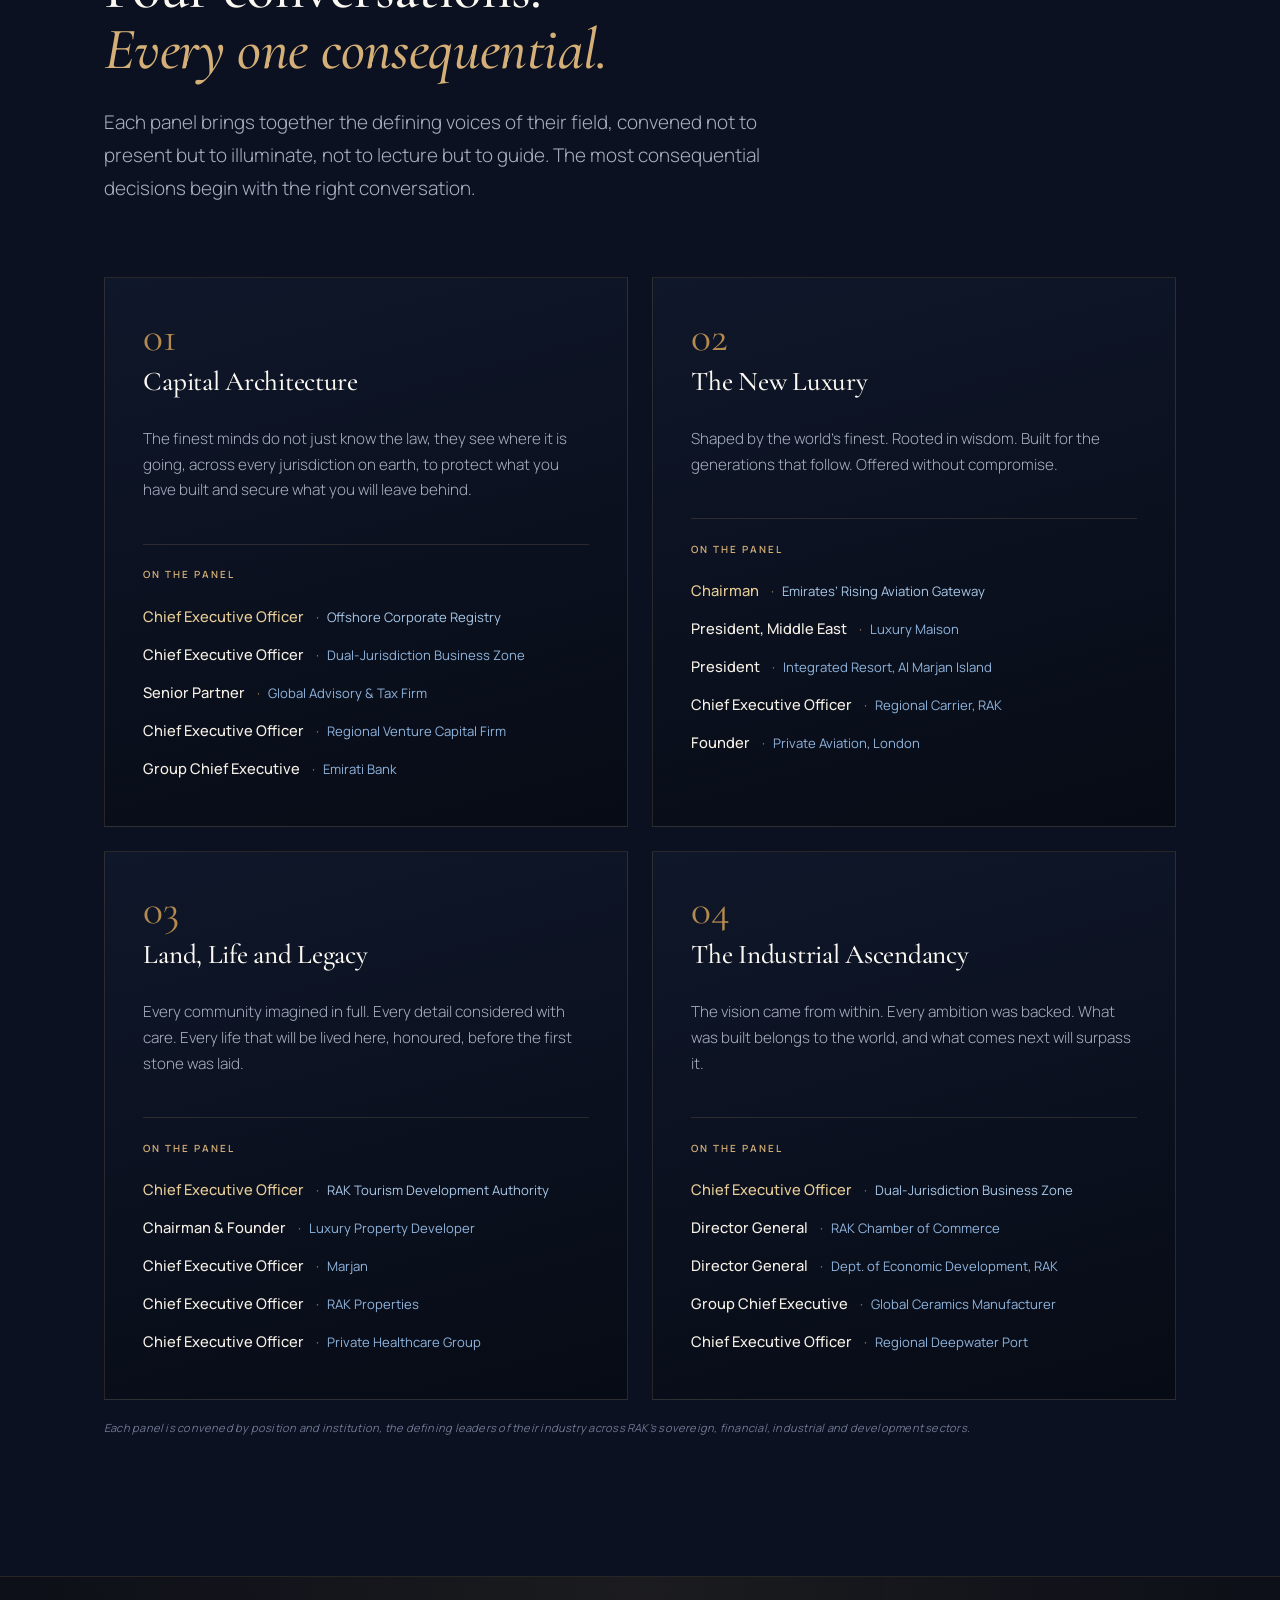
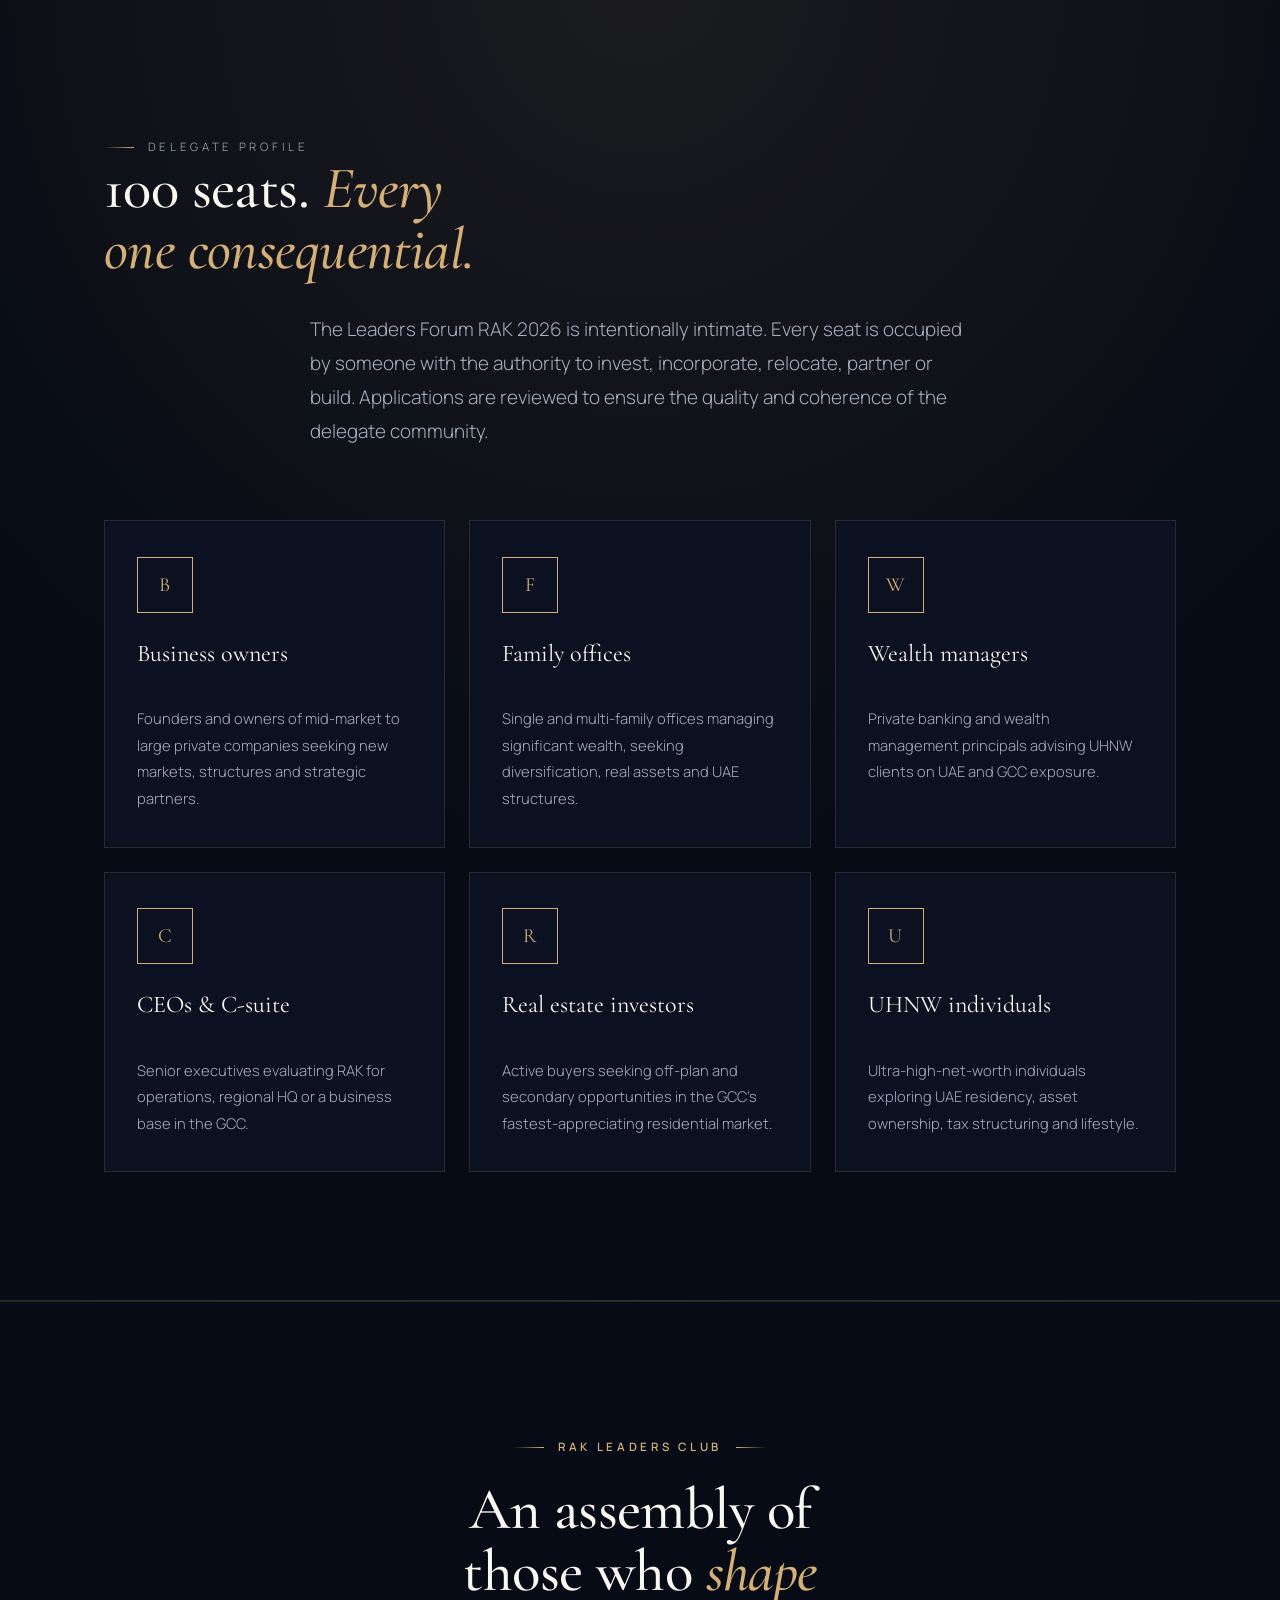
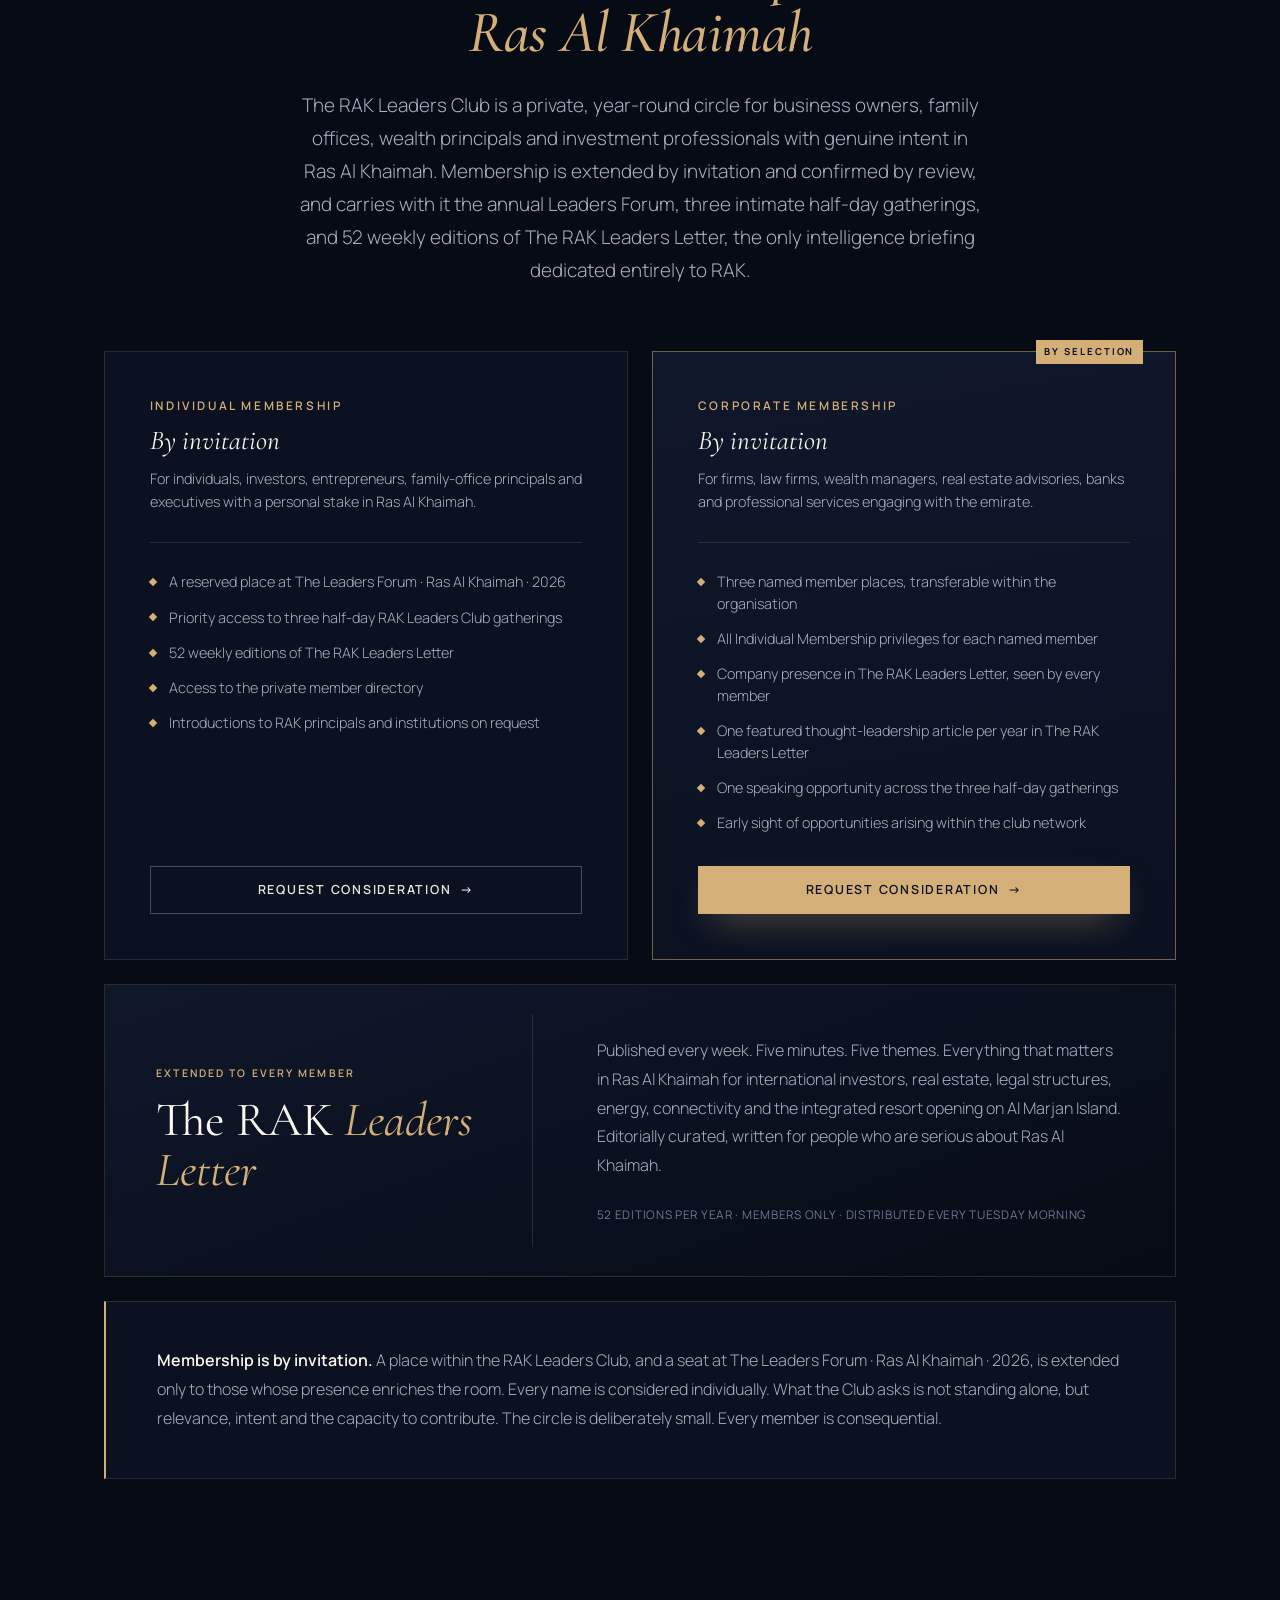
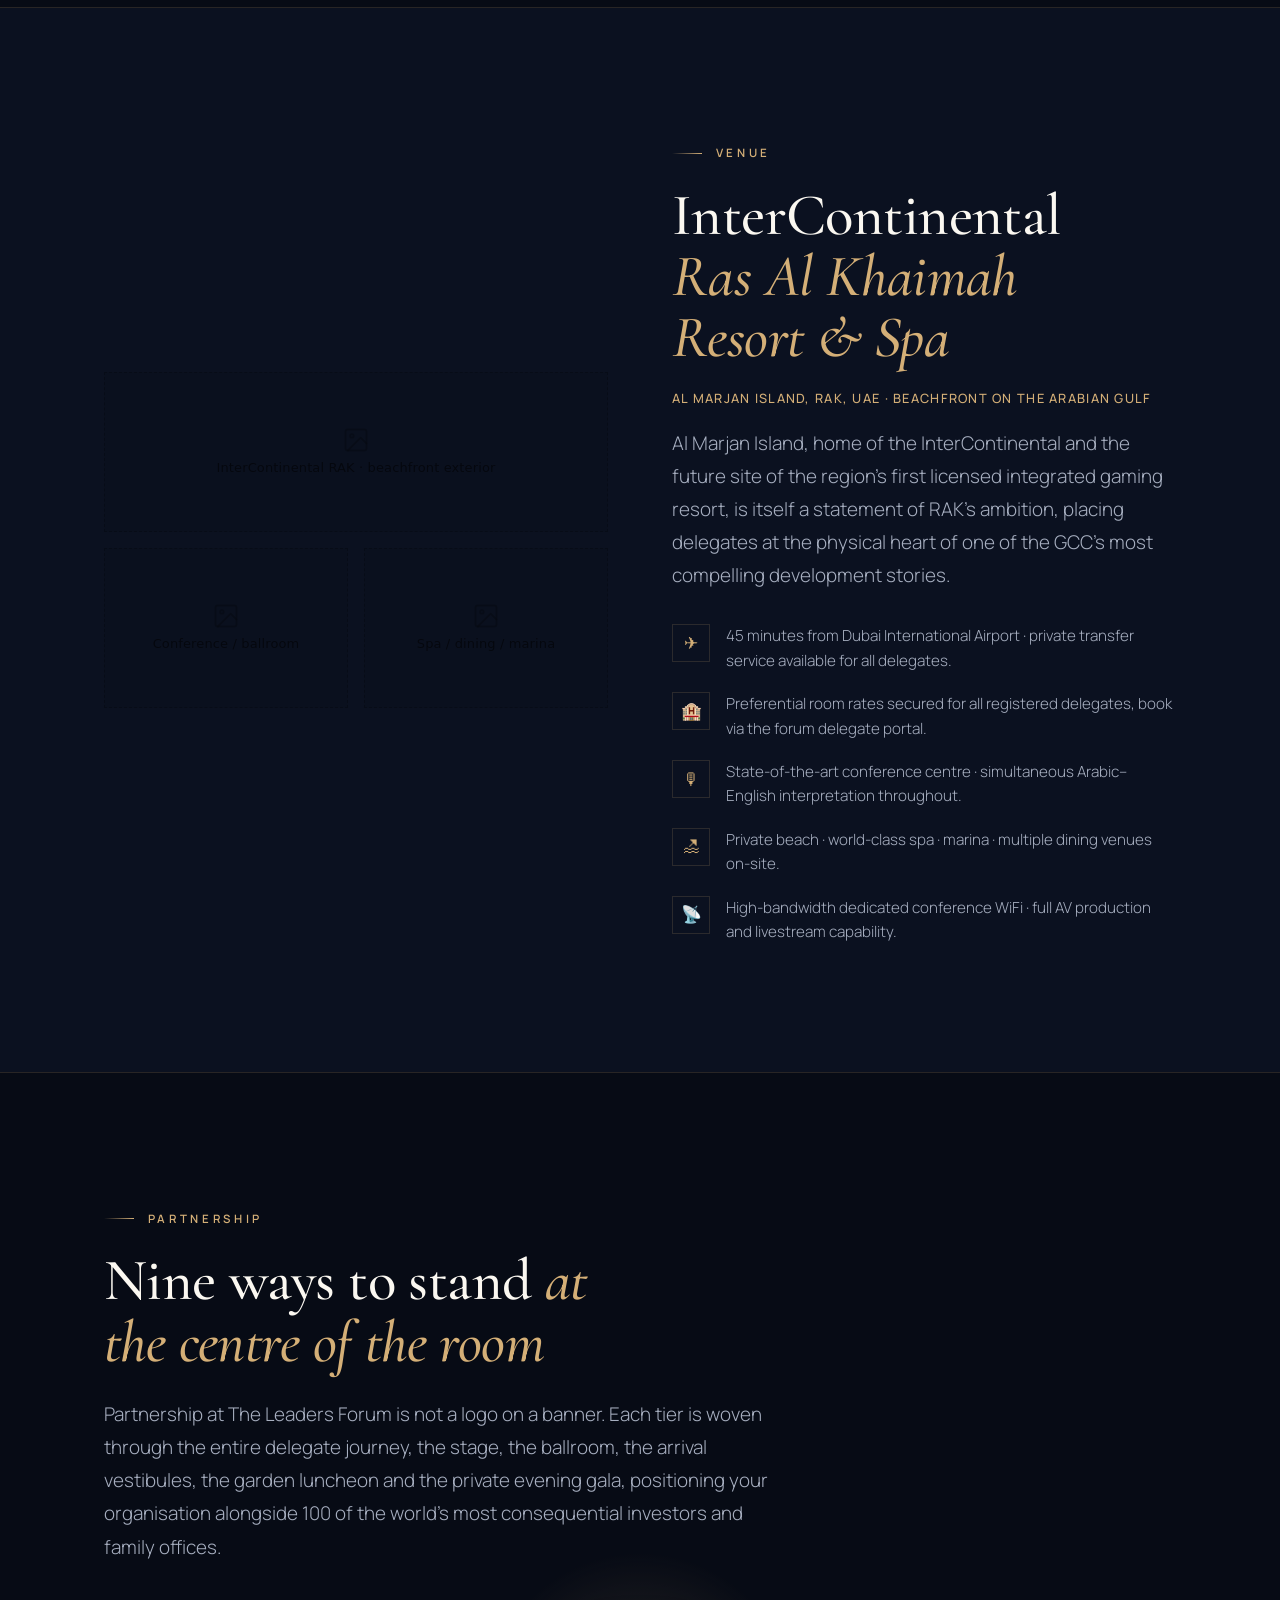
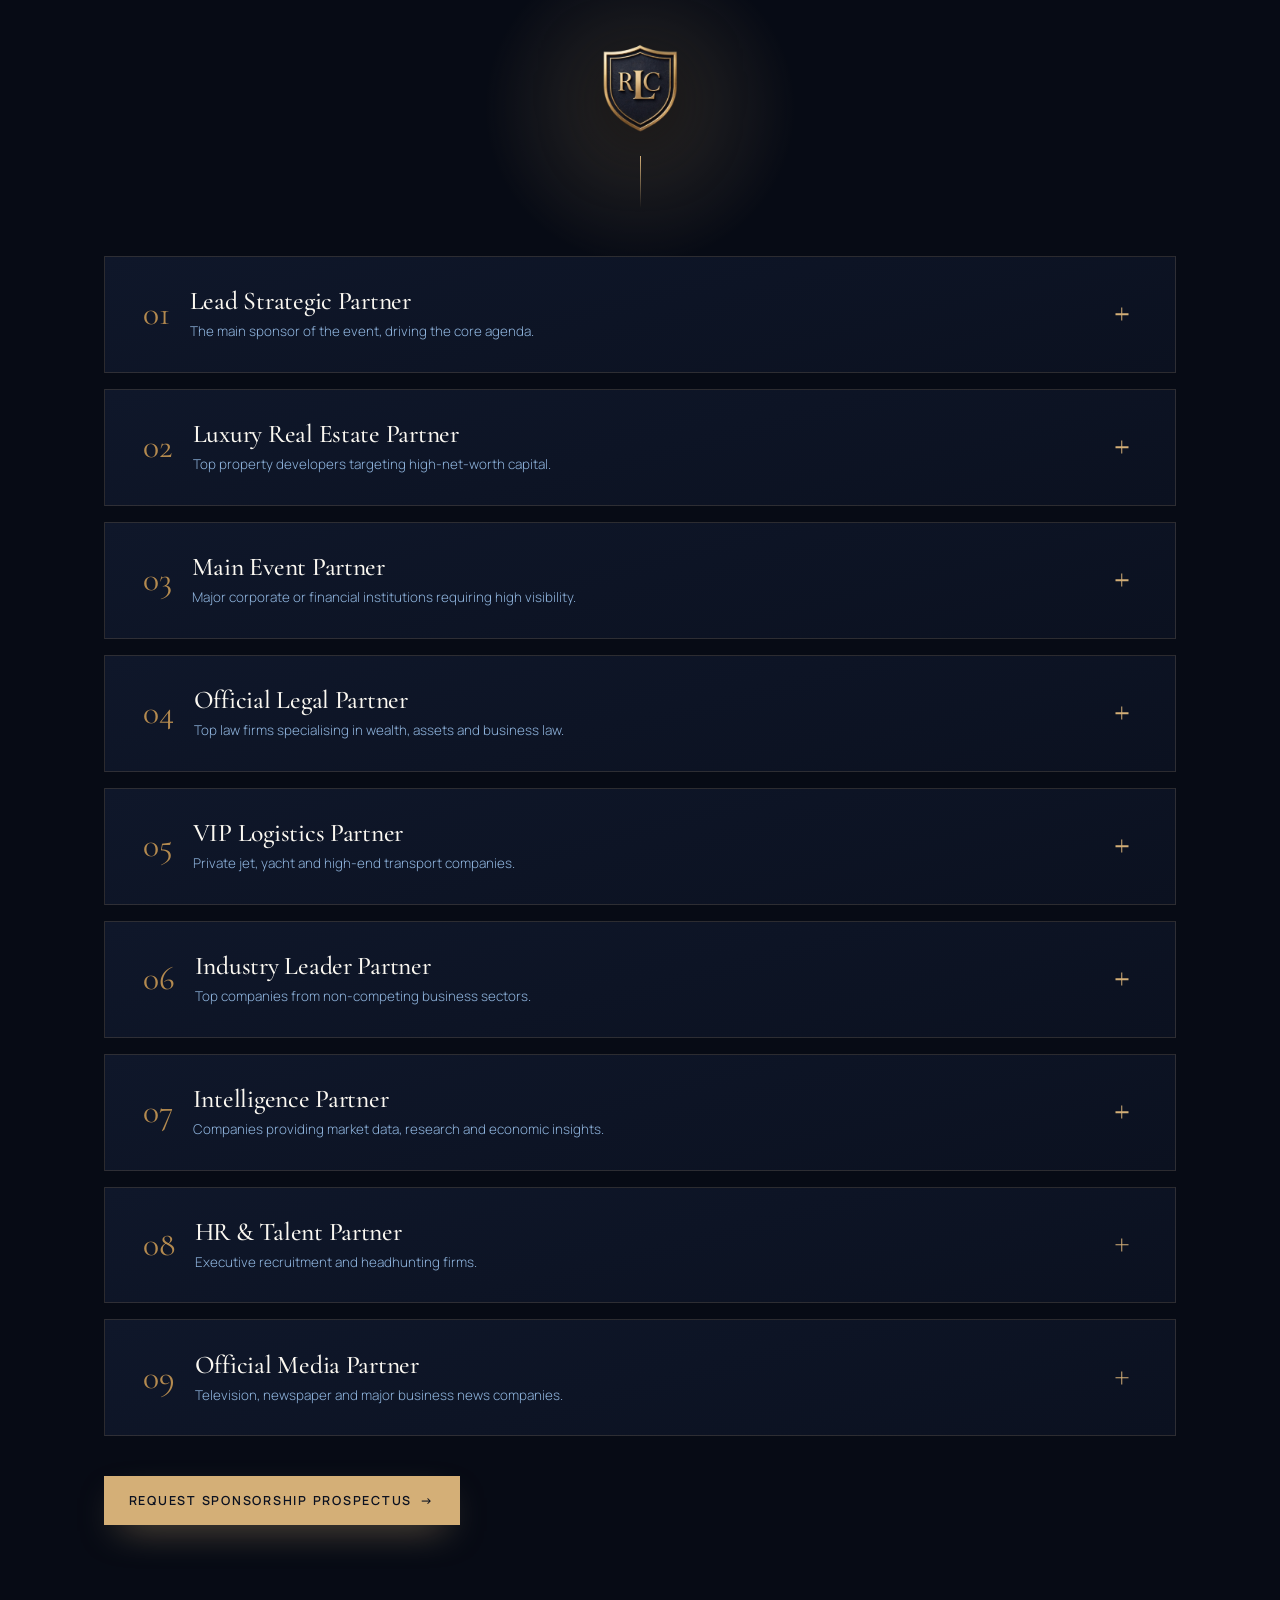
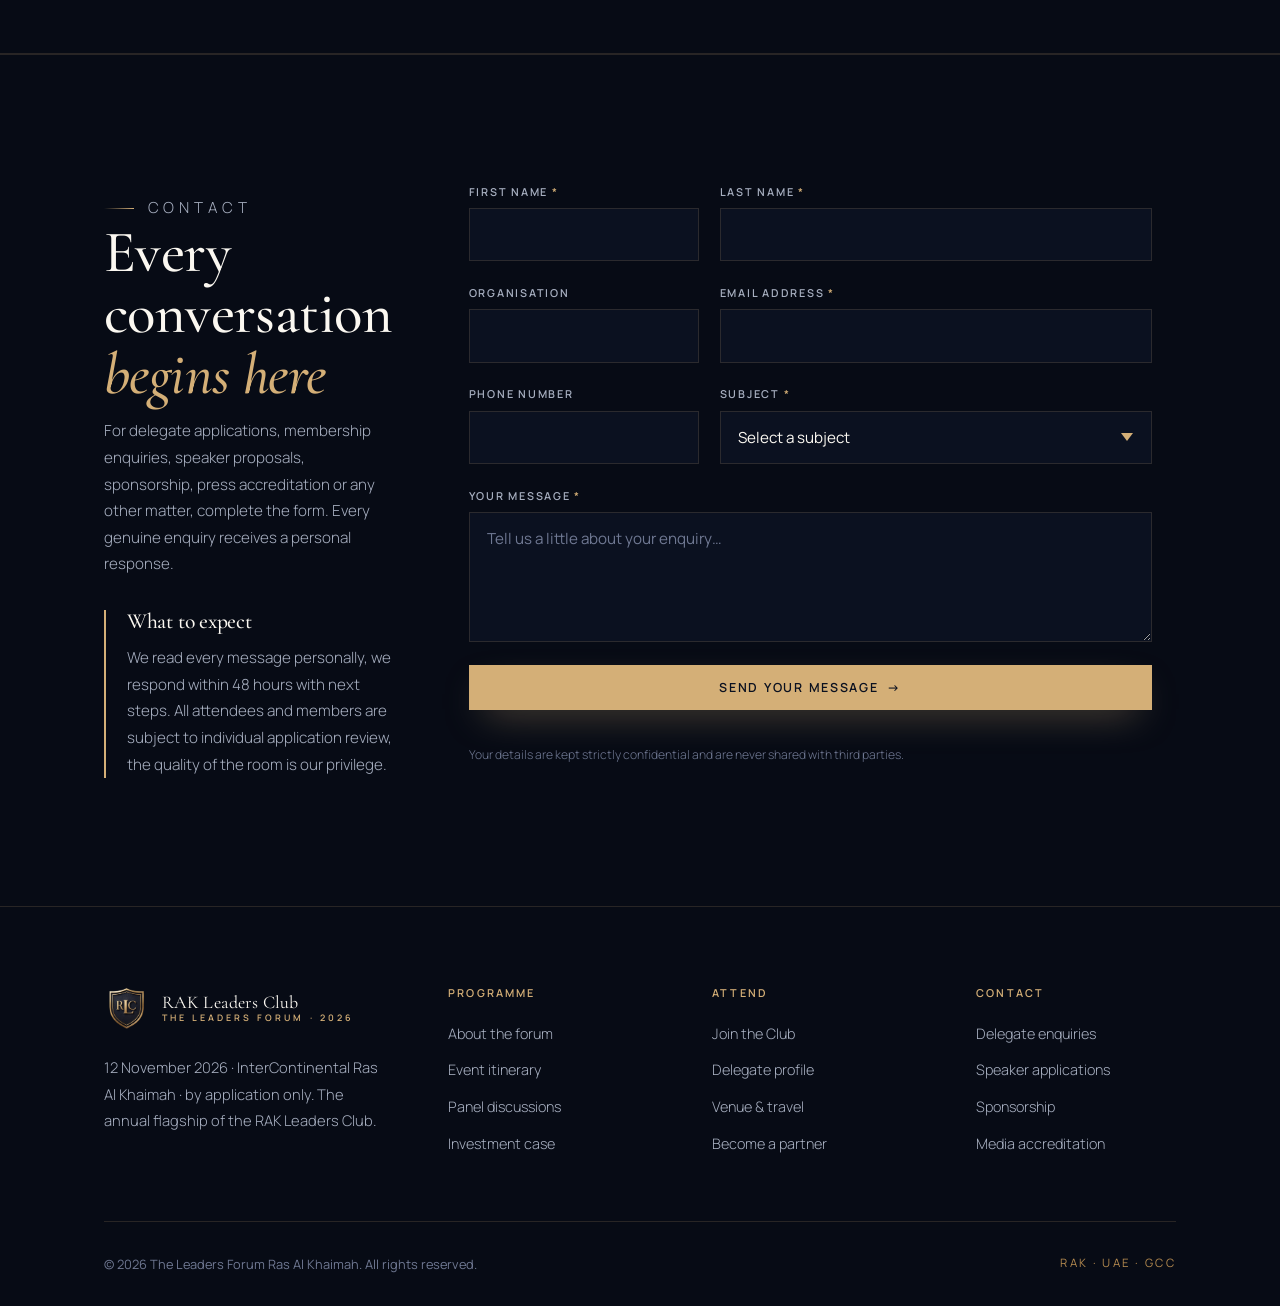
==== commit 97eb8637: "v2.3: wire enquiry form to email + Google Sheet; dynamic CTA subjects; changelog - Form POSTs to the" ====
--- a/index.html
+++ b/index.html
@@ -334,7 +334,7 @@
           <li>Access to the private member directory</li>
           <li>Introductions to RAK principals and institutions on request</li>
         </ul>
-        <a class="btn btn--ghost" href="#contact">Request Consideration <span class="arr">→</span></a>
+        <a class="btn btn--ghost" href="#contact" data-subject="RAK Leaders Club · Individual Membership consideration">Request Consideration <span class="arr">→</span></a>
       </article>
 
       <article class="pcard pcard--feature reveal" data-d="1">
@@ -350,7 +350,7 @@
           <li>One speaking opportunity across the three half-day gatherings</li>
           <li>Early sight of opportunities arising within the club network</li>
         </ul>
-        <a class="btn btn--gold" href="#contact">Request Consideration <span class="arr">→</span></a>
+        <a class="btn btn--gold" href="#contact" data-subject="RAK Leaders Club · Corporate Membership consideration">Request Consideration <span class="arr">→</span></a>
       </article>
     </div>
 
@@ -576,7 +576,7 @@
     </div>
 
     <div class="reveal" style="margin-top:2.5rem;">
-      <a class="btn btn--gold" href="#contact">Request Sponsorship Prospectus <span class="arr">→</span></a>
+      <a class="btn btn--gold" href="#contact" data-subject="Sponsorship or partnership enquiry">Request Sponsorship Prospectus <span class="arr">→</span></a>
     </div>
   </div>
 </section>
@@ -659,10 +659,10 @@
       <div class="footer__col">
         <h5>Contact</h5>
         <ul>
-          <li><a href="#contact">Delegate enquiries</a></li>
-          <li><a href="#contact">Speaker applications</a></li>
-          <li><a href="#contact">Sponsorship</a></li>
-          <li><a href="#contact">Media accreditation</a></li>
+          <li><a href="#contact" data-subject="The Leaders Forum 2026 · Request to attend">Delegate enquiries</a></li>
+          <li><a href="#contact" data-subject="Speaker or panel enquiry">Speaker applications</a></li>
+          <li><a href="#contact" data-subject="Sponsorship or partnership enquiry">Sponsorship</a></li>
+          <li><a href="#contact" data-subject="Press accreditation">Media accreditation</a></li>
         </ul>
       </div>
     </div>
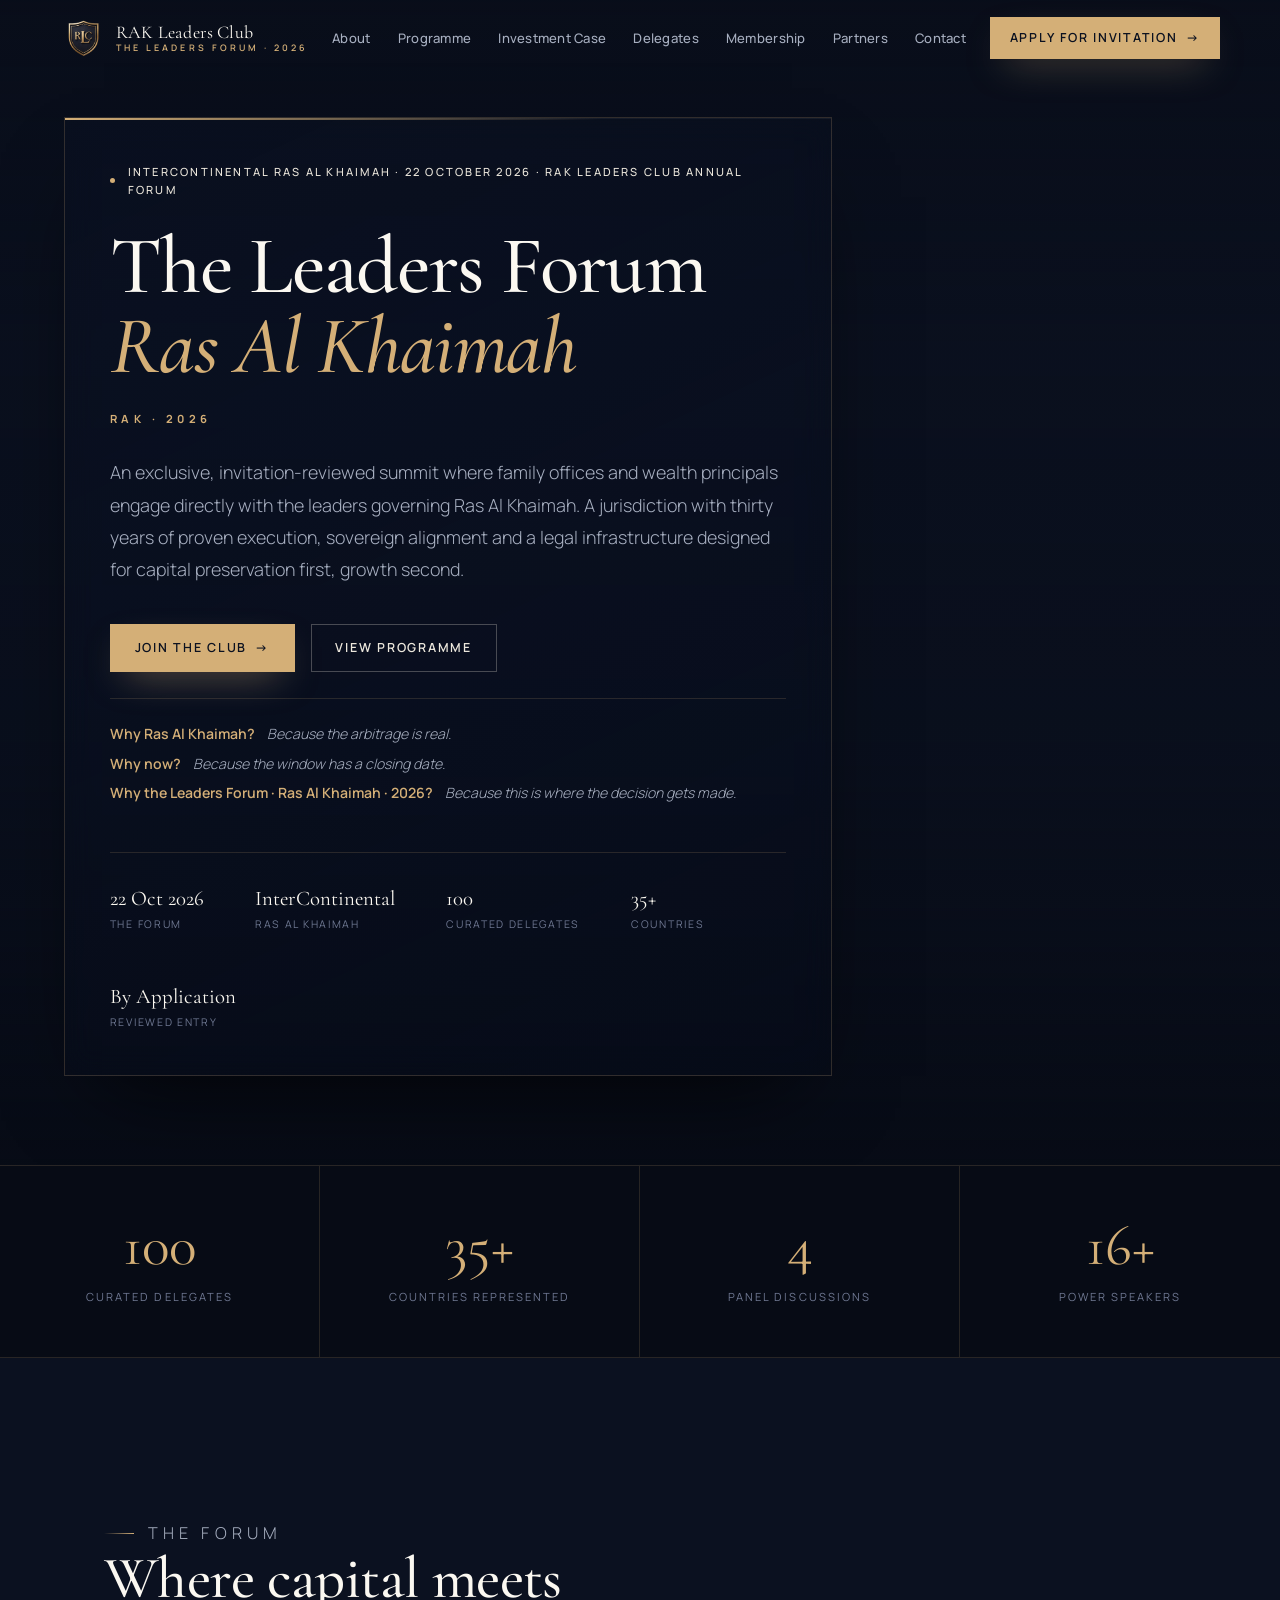
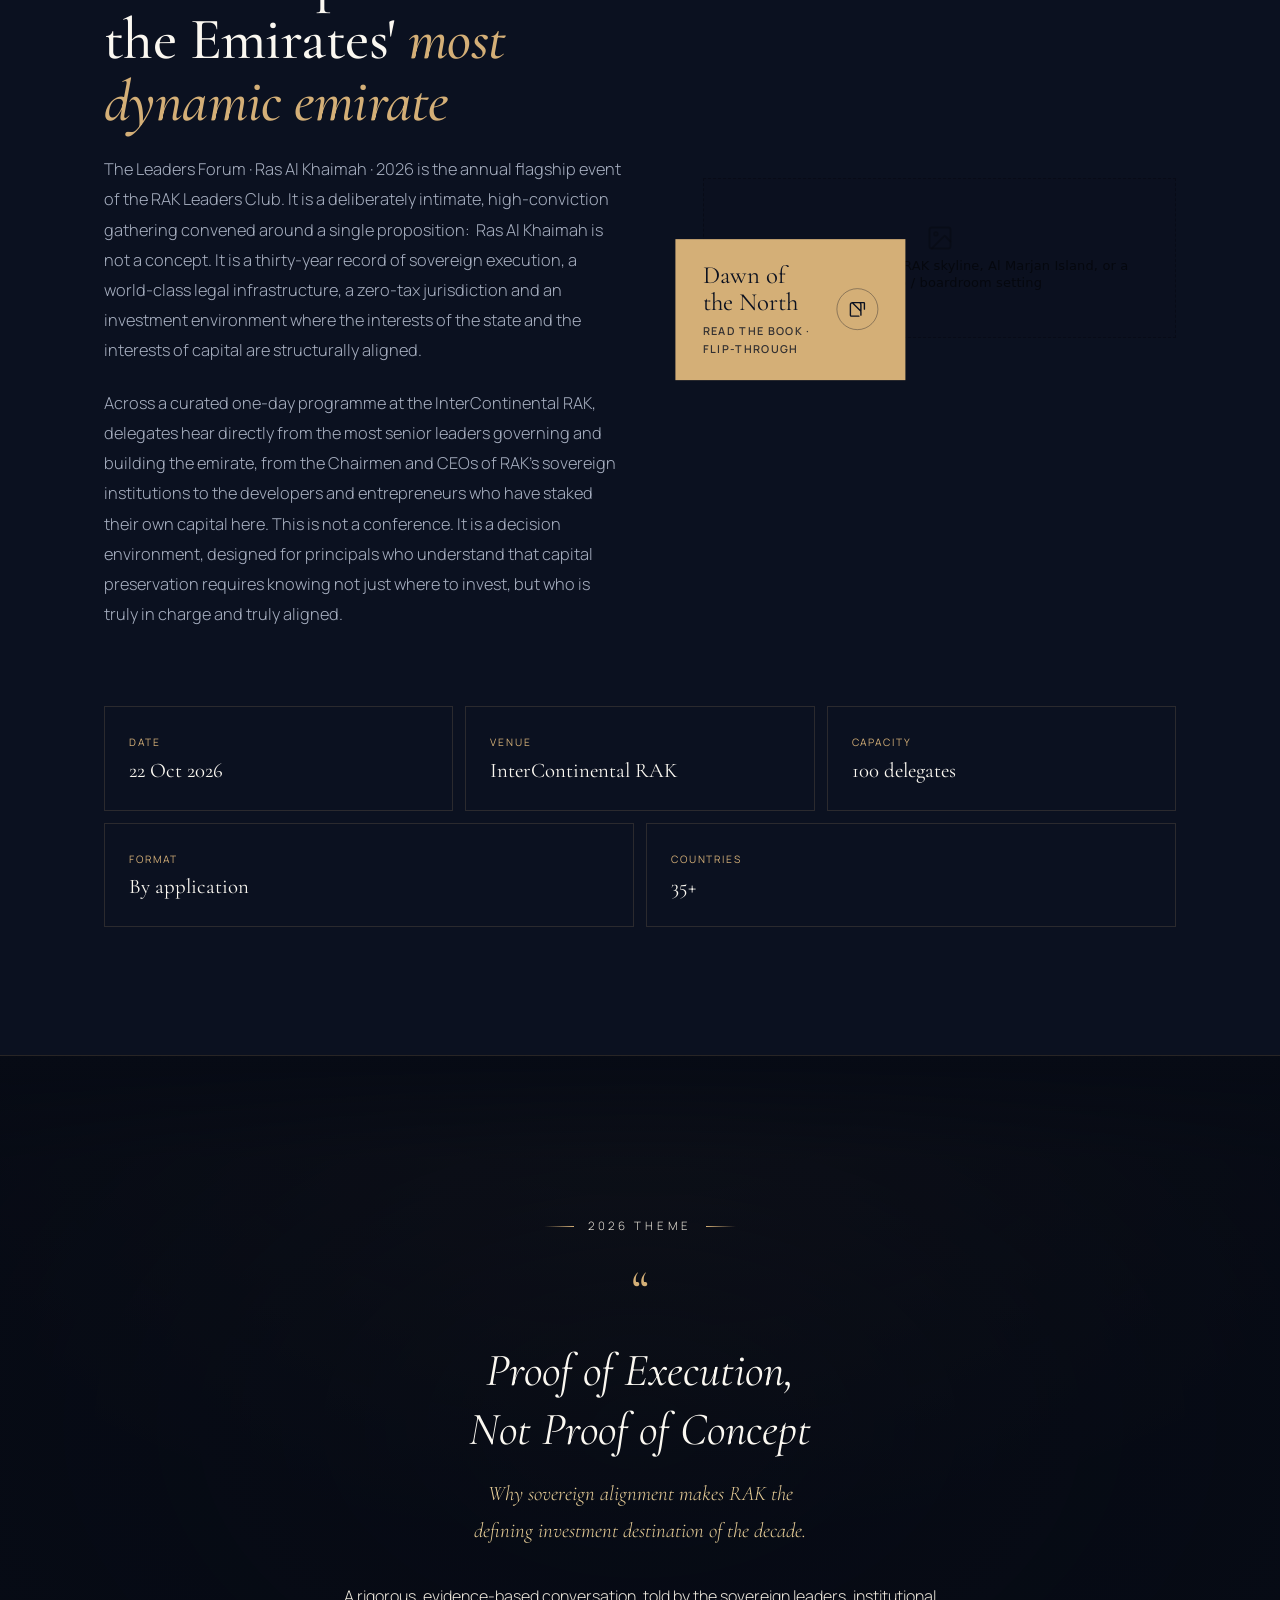
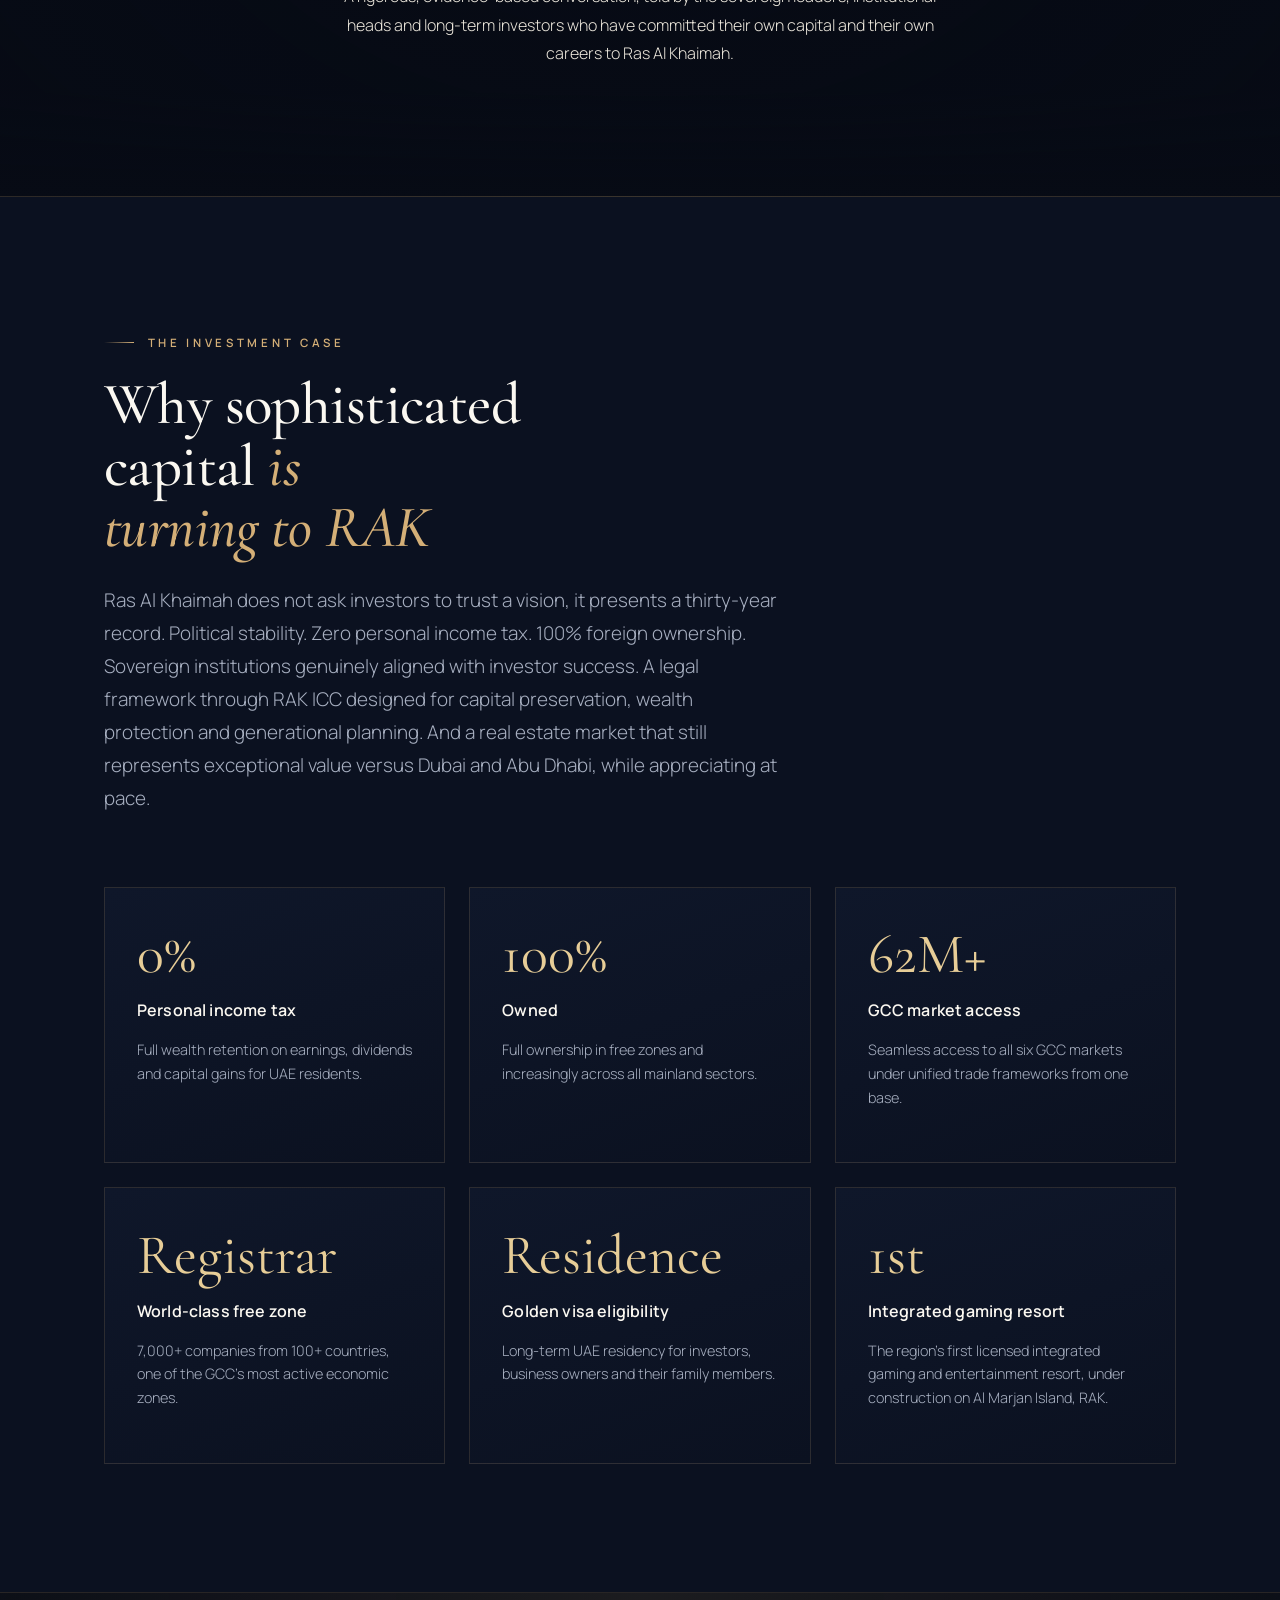
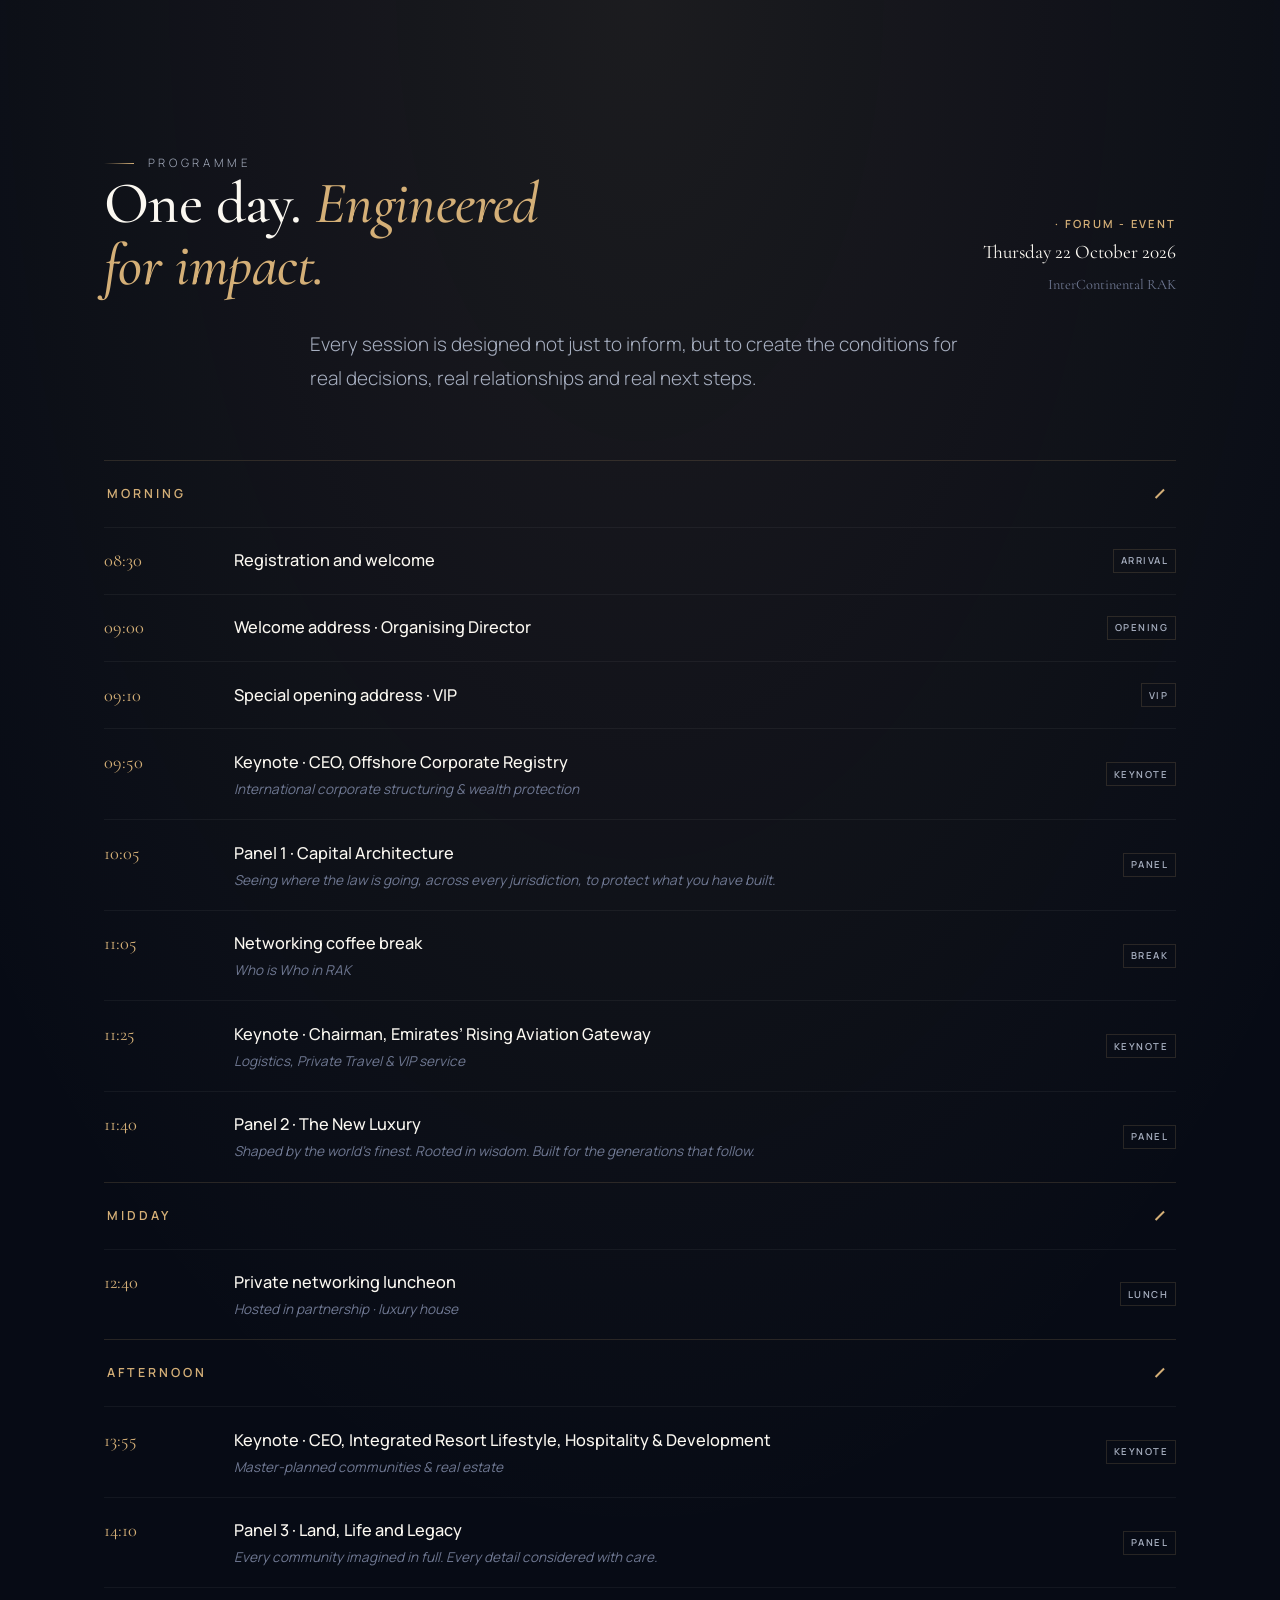
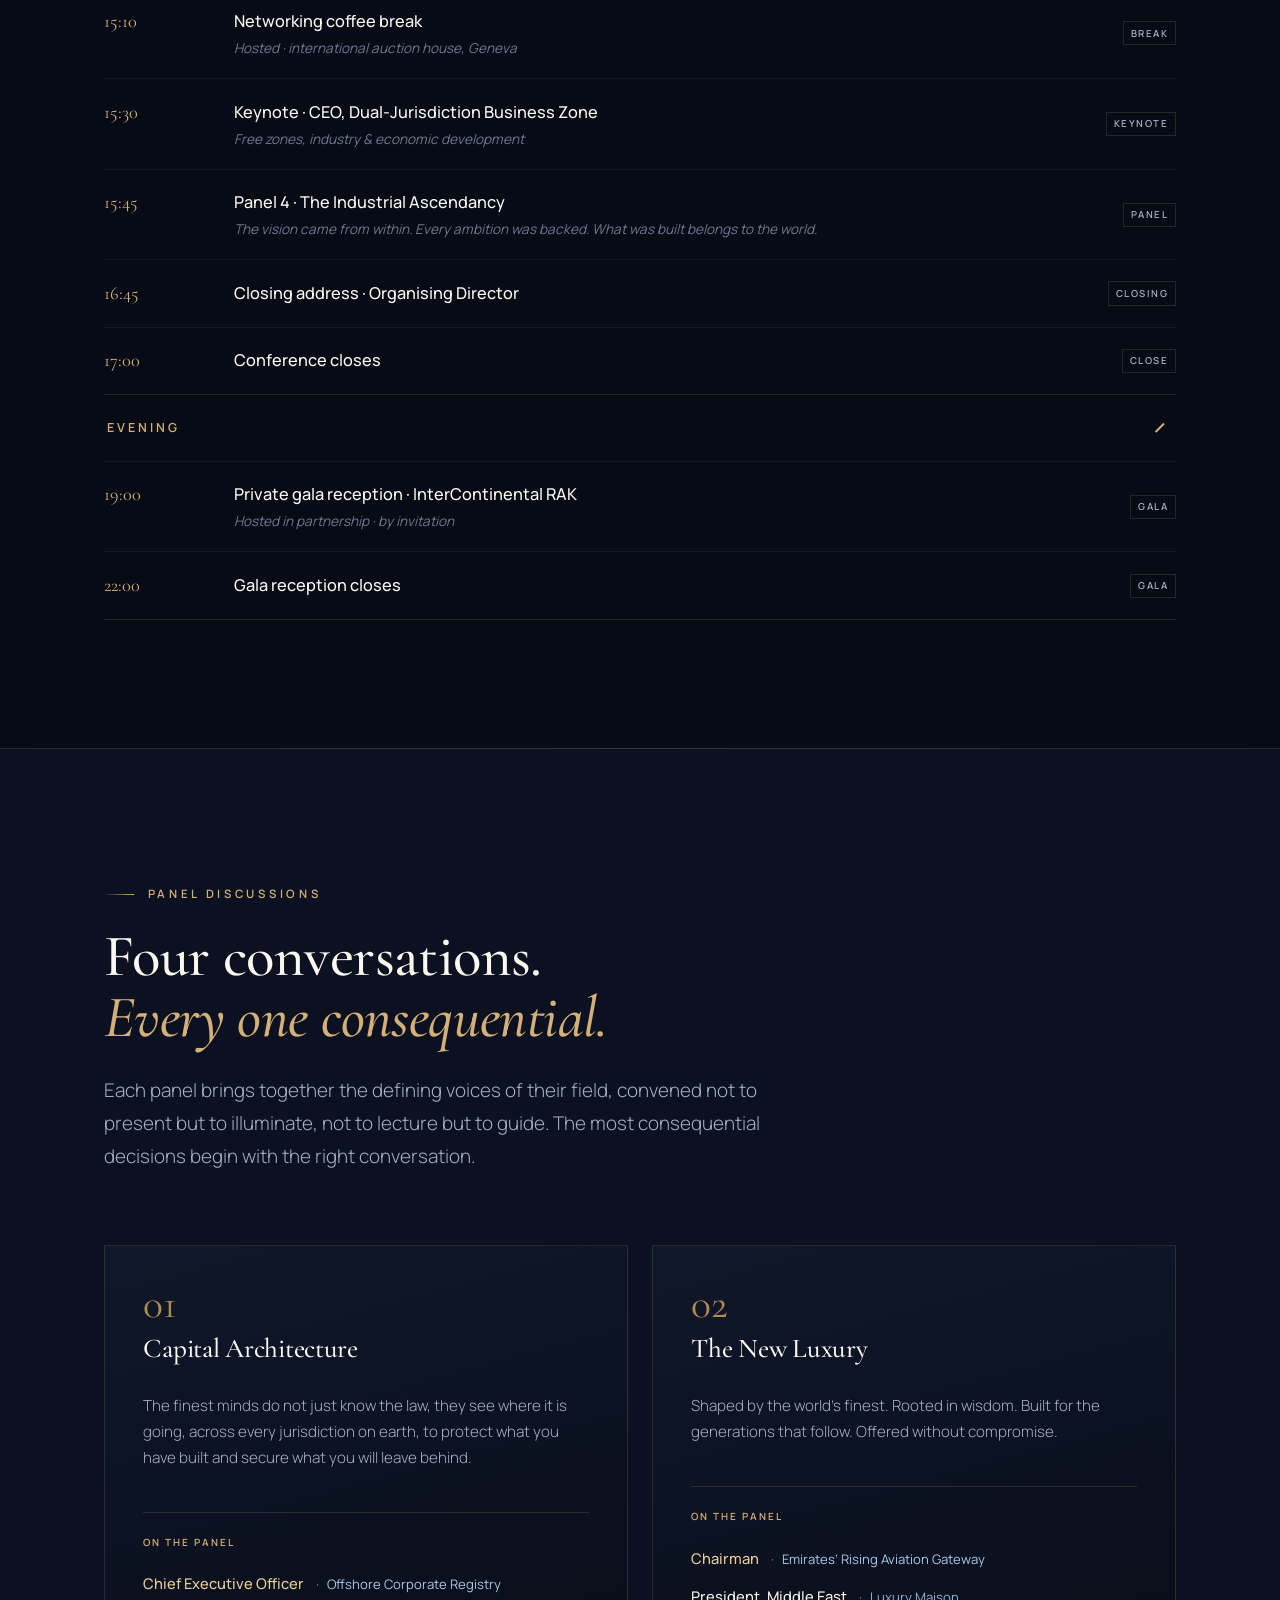
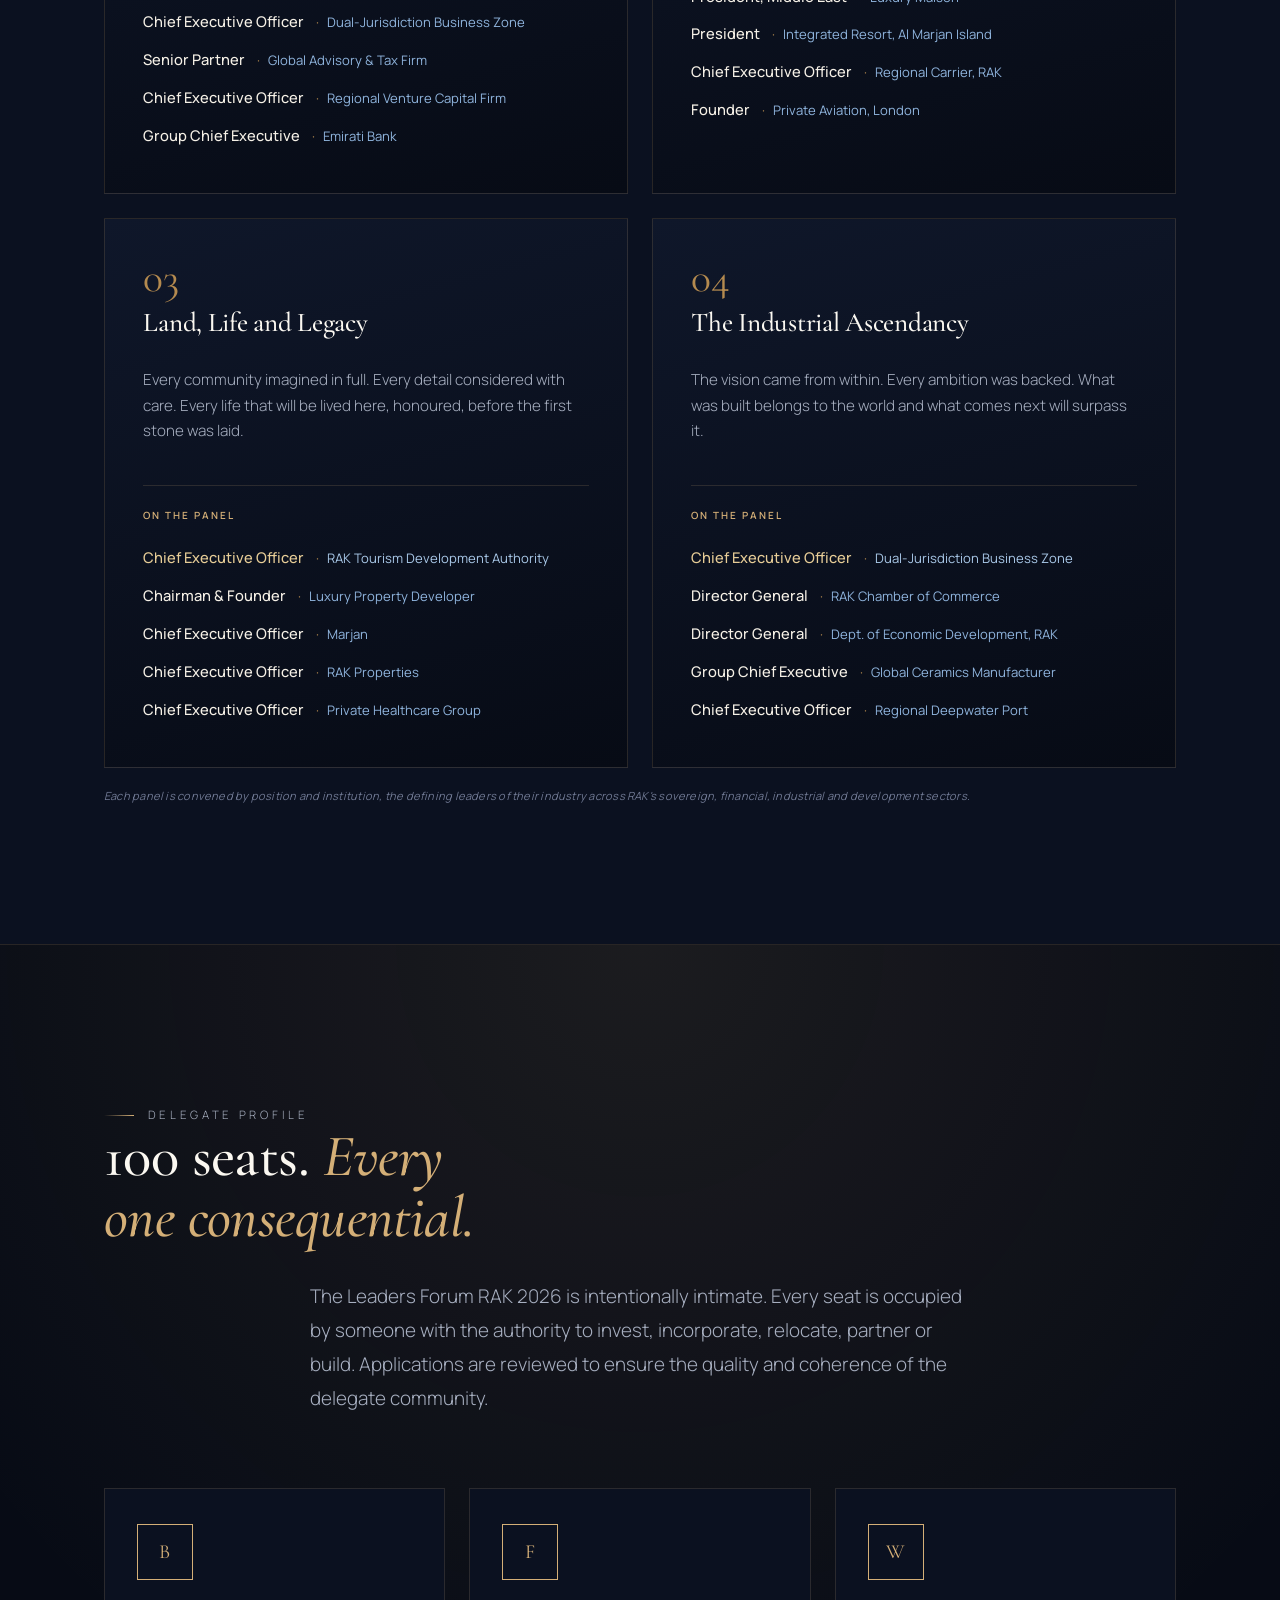
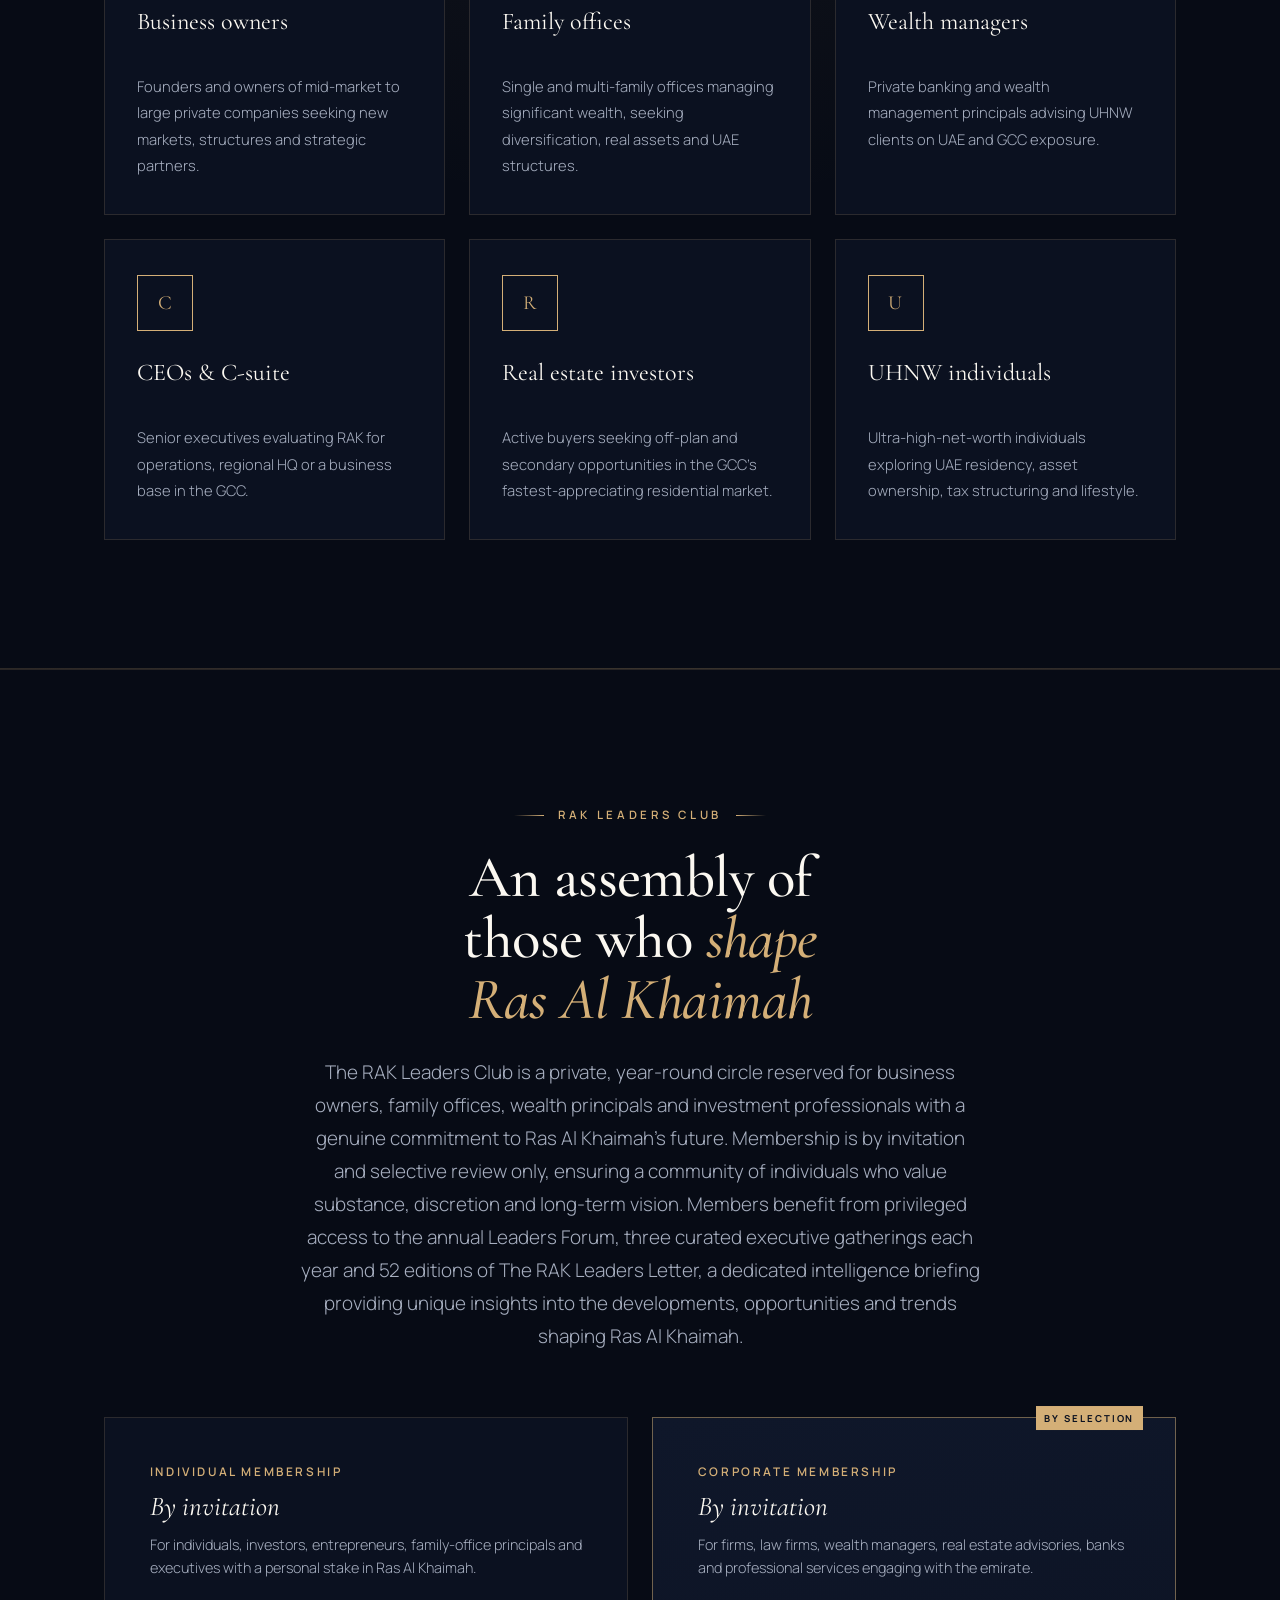
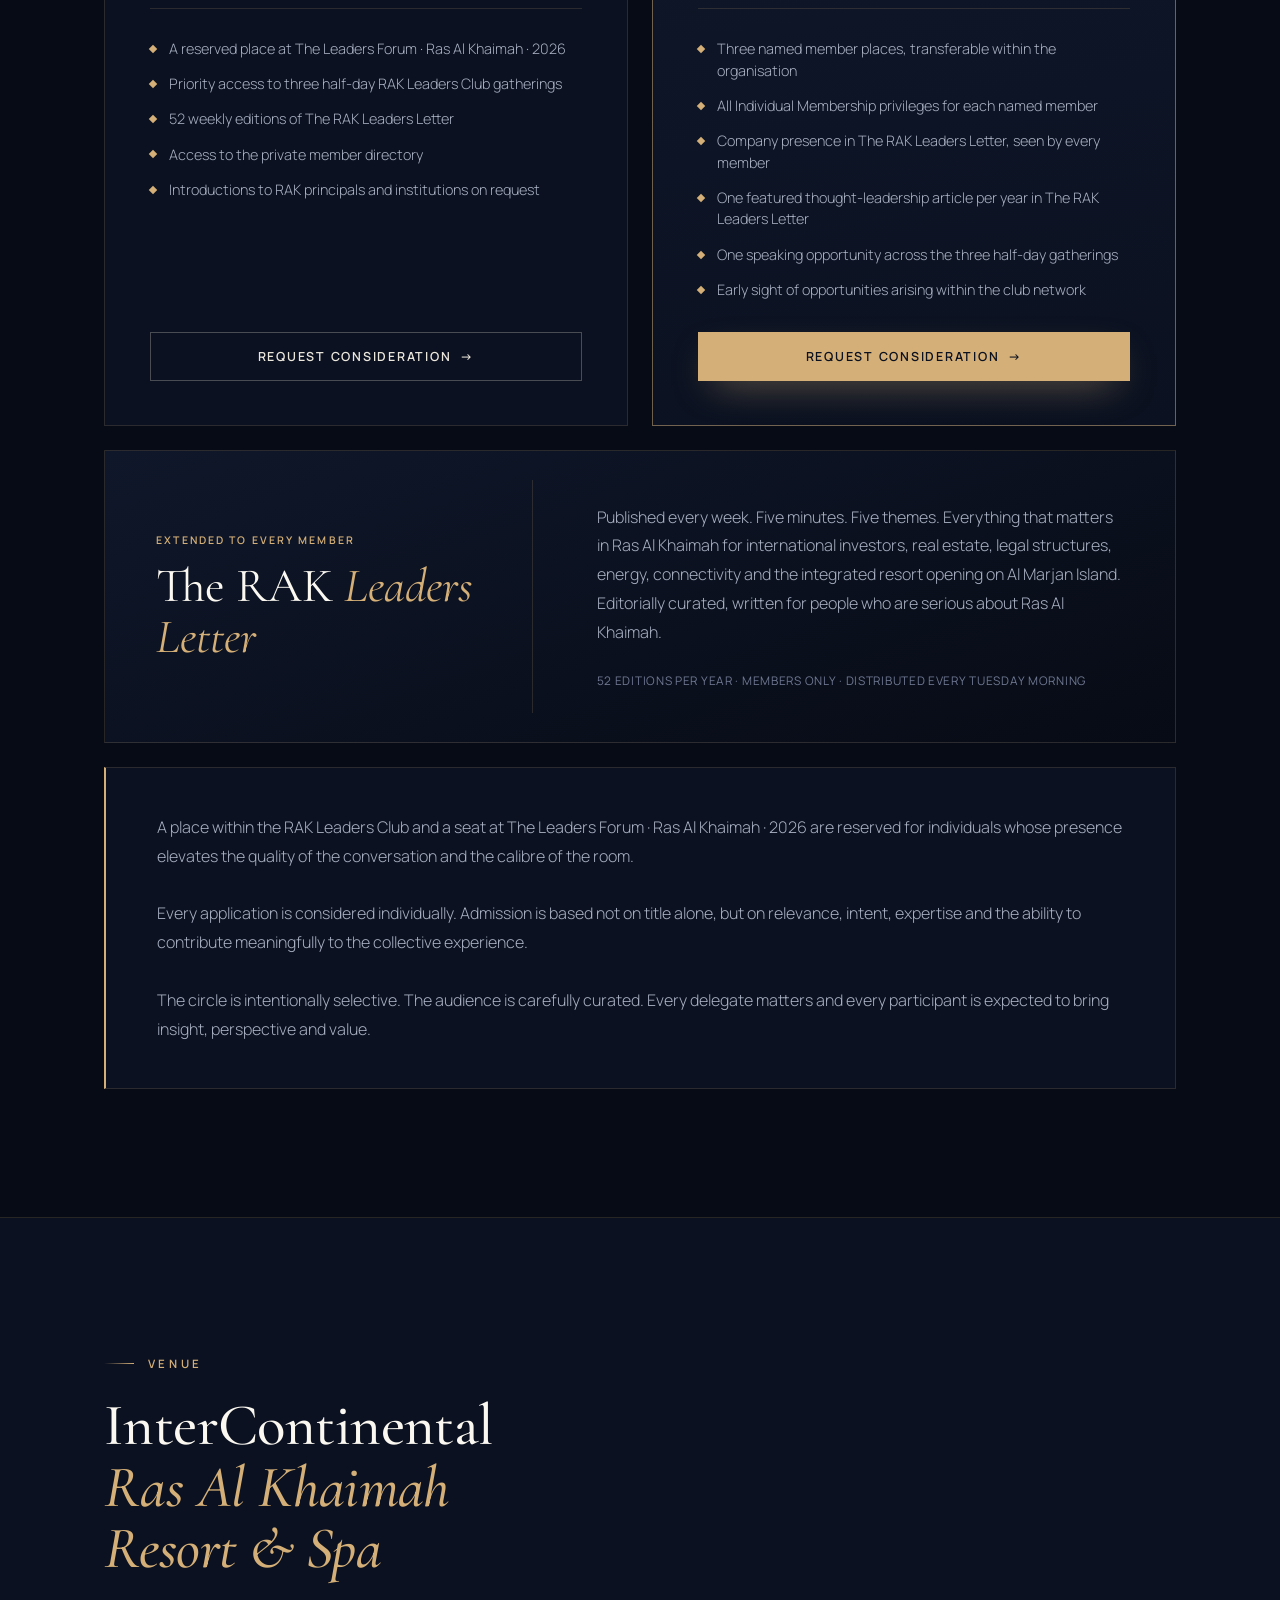
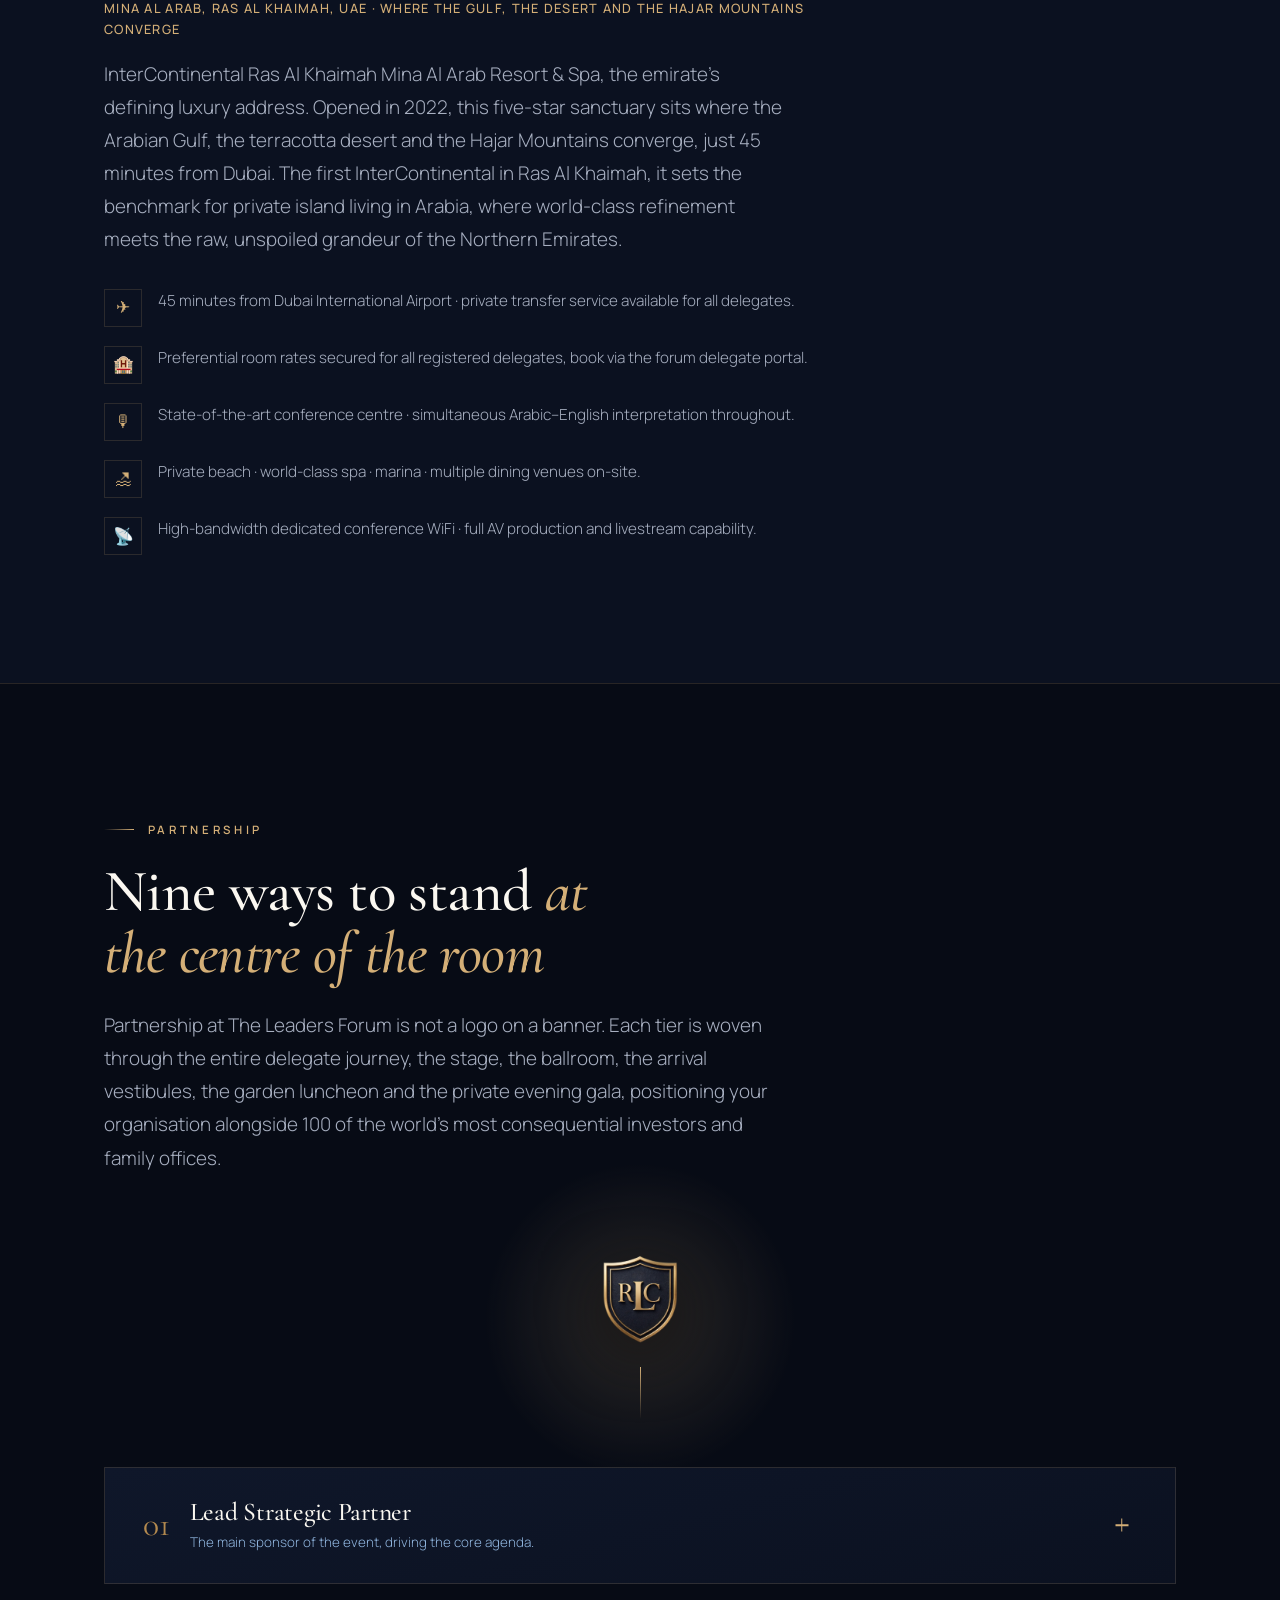
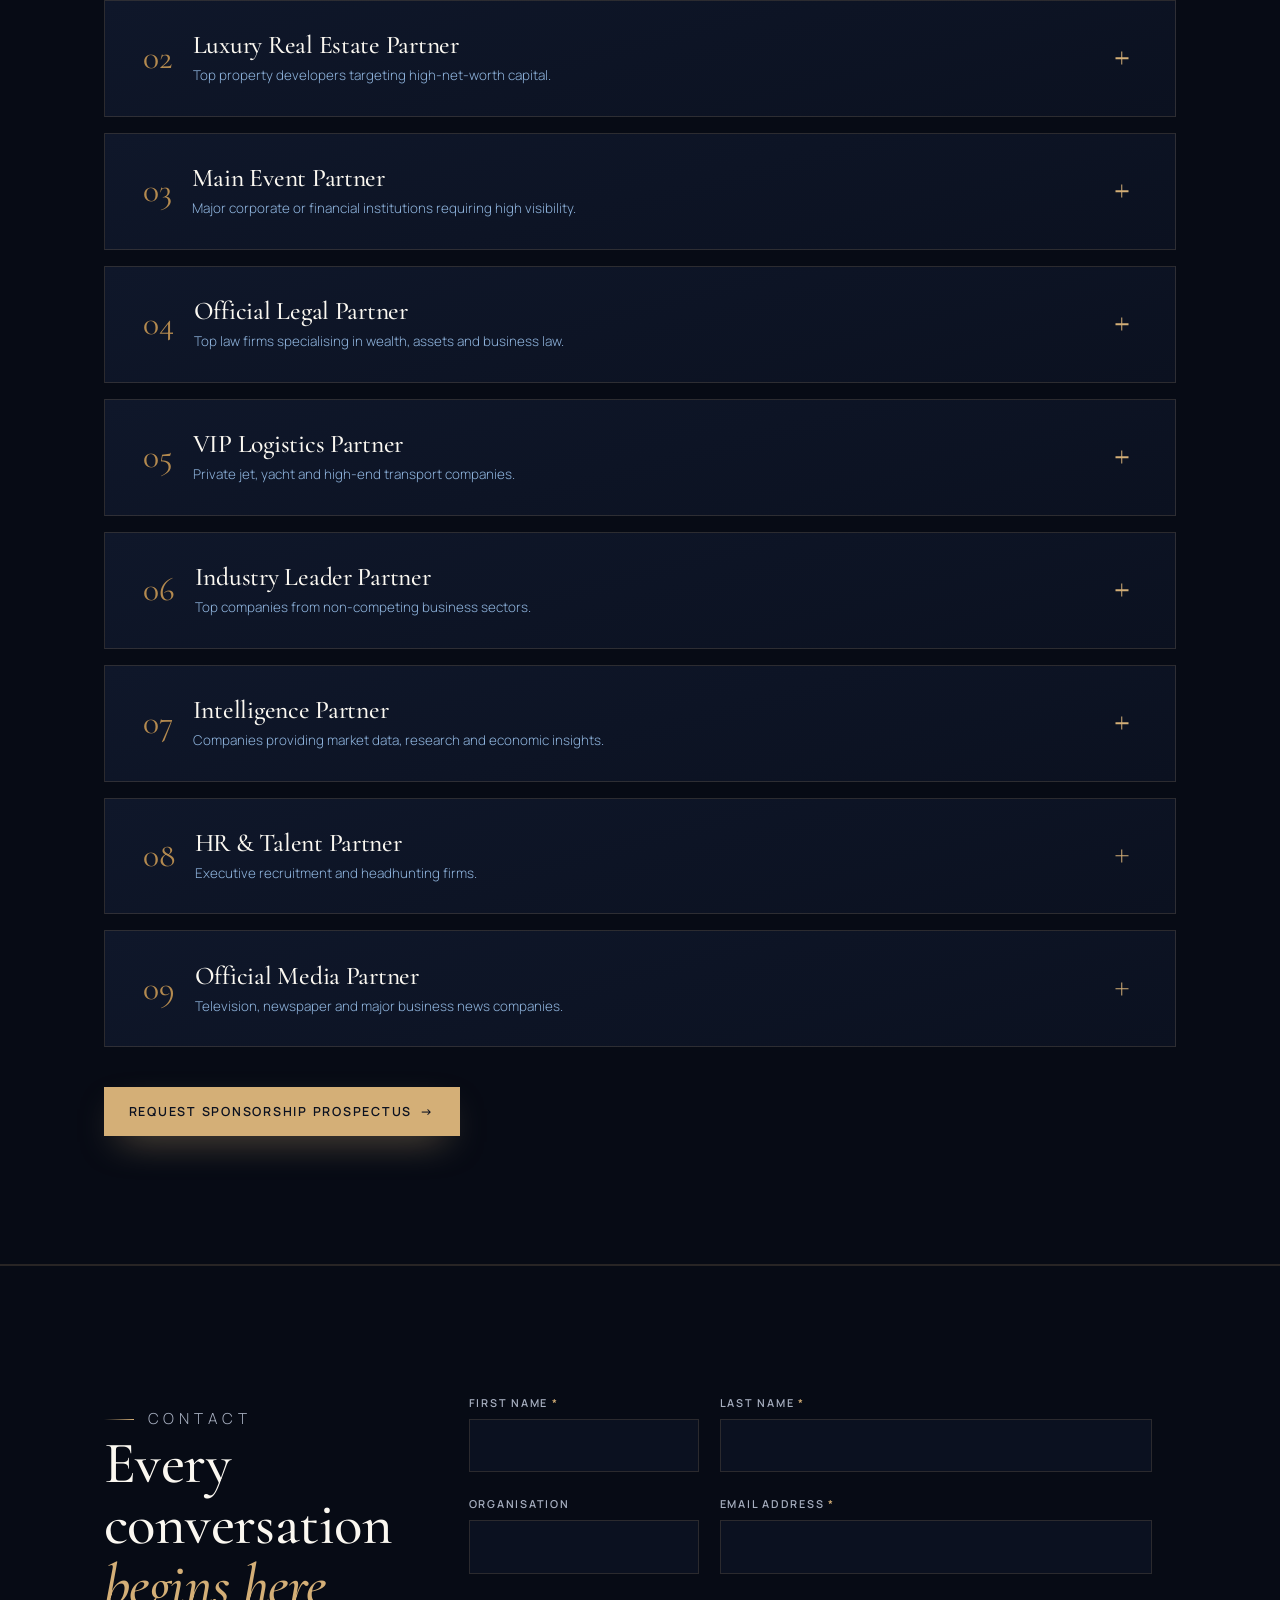
==== commit 2915b2f6: "v2.5: implement design update — 22 Oct date, hero WHYs, venue rewrite, membership copy Design handof" ====
--- a/index.html
+++ b/index.html
@@ -4,7 +4,7 @@
 <meta charset="UTF-8" />
 <meta name="viewport" content="width=device-width, initial-scale=1" />
 <title>The Leaders Forum, Ras Al Khaimah 2026</title>
-<meta name="description" content="An exclusive, invitation-reviewed summit where family offices and wealth principals engage directly with the leaders governing Ras Al Khaimah. 12 November 2026 · InterContinental RAK." />
+<meta name="description" content="An exclusive, invitation-reviewed summit where family offices and wealth principals engage directly with the leaders governing Ras Al Khaimah. 22 October 2026 · InterContinental RAK." />
 <link rel="preconnect" href="https://fonts.googleapis.com" />
 <link rel="preconnect" href="https://fonts.gstatic.com" crossorigin />
 <link href="https://fonts.googleapis.com/css2?family=Cormorant+Garamond:ital,wght@0,400;0,500;0,600;1,400;1,500;1,600&family=Manrope:wght@300;400;500;600;700&display=swap" rel="stylesheet" />
@@ -70,7 +70,7 @@
   <div class="hero__scrim"></div>
   <div class="hero__inner">
     <div class="hero__panel">
-    <span class="hero__kicker"><span class="dot"></span> InterContinental Ras Al Khaimah · 12 November 2026 · RAK Leaders Club Annual Forum</span>
+    <span class="hero__kicker"><span class="dot"></span> InterContinental Ras Al Khaimah · 22 October 2026 · RAK Leaders Club Annual Forum</span>
     <h1>The Leaders Forum <em>Ras Al Khaimah</em></h1>
     <p class="hero__badge">RAK · 2026</p>
     <p class="hero__lead">An exclusive, invitation-reviewed summit where family offices and wealth principals engage directly with the leaders governing Ras Al Khaimah.
@@ -79,8 +79,13 @@
       <a class="btn btn--gold" href="#attendance">Join the Club <span class="arr">→</span></a>
       <a class="btn btn--ghost" href="#programme">View Programme</a>
     </div>
+    <div class="hero__whys">
+      <div class="hero__why"><span class="hero__why-q">Why Ras Al Khaimah?</span><span class="hero__why-a">Because the arbitrage is real.</span></div>
+      <div class="hero__why"><span class="hero__why-q">Why now?</span><span class="hero__why-a">Because the window has a closing date.</span></div>
+      <div class="hero__why"><span class="hero__why-q">Why the Leaders Forum · Ras Al Khaimah · 2026?</span><span class="hero__why-a">Because this is where the decision gets made.</span></div>
+    </div>
     <div class="hero__meta">
-      <div><div class="k">12 Nov 2026</div><div class="l">The Forum</div></div>
+      <div><div class="k">22 Oct 2026</div><div class="l">The Forum</div></div>
       <div><div class="k">InterContinental</div><div class="l">Ras Al Khaimah</div></div>
       <div><div class="k">100</div><div class="l">Curated Delegates</div></div>
       <div><div class="k">35+</div><div class="l">Countries</div></div>
@@ -115,7 +120,7 @@
         <image-slot id="forum-portrait" shape="rect" fit="cover" placeholder="Drop a portrait image, RAK skyline, Al Marjan Island, or a leadership / boardroom setting"></image-slot>
         <a class="tag tag--download" href="book/index.html" target="_blank" rel="noopener" aria-label="Open the RAK Rising book, flip-through edition (opens in a new window)">
           <div class="tag__txt">
-            <div class="t">RAK Rising</div>
+            <div class="t">Dawn of the North</div>
             <div class="d">Read the book · flip-through</div>
           </div>
           <span class="tag__ic" aria-hidden="true">
@@ -127,7 +132,7 @@
 
     <!-- At a glance -->
     <div class="glance reveal">
-      <div class="glance__cell"><div class="l">Date</div><div class="v">12 Nov 2026</div></div>
+      <div class="glance__cell"><div class="l">Date</div><div class="v">22 Oct 2026</div></div>
       <div class="glance__cell"><div class="l">Venue</div><div class="v">InterContinental RAK</div></div>
       <div class="glance__cell"><div class="l">Capacity</div><div class="v">100 delegates</div></div>
       <div class="glance__cell"><div class="l">Format</div><div class="v">By application</div></div>
@@ -178,7 +183,7 @@
       </div>
       <div class="prog__day">
         <div class="d1">· FORUM - EVENT</div>
-        <div class="d2">Thursday 12 November 2026</div>
+        <div class="d2">Thursday 22 October 2026</div>
         <div class="d2" style="font-size:0.9rem;color:var(--on-dark-faint);">InterContinental RAK</div>
       </div>
     </div>
@@ -197,13 +202,13 @@
         <div class="tl__row"><div class="tl__time">11:25</div><div class="tl__body"><div class="t">Keynote · Chairman, Emirates’ Rising Aviation Gateway</div><div class="s">Logistics, Private Travel &amp; VIP service</div></div><div class="tl__tag">Keynote</div></div>
         <div class="tl__row"><div class="tl__time">11:40</div><div class="tl__body"><div class="t">Panel 2 · The New Luxury</div><div class="s">Shaped by the world's finest. Rooted in wisdom. Built for the generations that follow.</div></div><div class="tl__tag">Panel</div></div></div></div>
       </div>
-      <div class="tl__phase">
-        <div class="tl__phase-head" role="button" tabindex="0" aria-expanded="false"><span class="tl__phase-label">Midday</span><span class="tl__phase-chev" aria-hidden="true"></span></div>
+      <div class="tl__phase open">
+        <div class="tl__phase-head" role="button" tabindex="0" aria-expanded="true"><span class="tl__phase-label">Midday</span><span class="tl__phase-chev" aria-hidden="true"></span></div>
         <div class="tl__phase-body"><div class="tl__phase-bodyinner">
         <div class="tl__row"><div class="tl__time">12:40</div><div class="tl__body"><div class="t">Private networking luncheon</div><div class="s">Hosted in partnership · luxury house</div></div><div class="tl__tag">Lunch</div></div></div></div>
       </div>
-      <div class="tl__phase">
-        <div class="tl__phase-head" role="button" tabindex="0" aria-expanded="false"><span class="tl__phase-label">Afternoon</span><span class="tl__phase-chev" aria-hidden="true"></span></div>
+      <div class="tl__phase open">
+        <div class="tl__phase-head" role="button" tabindex="0" aria-expanded="true"><span class="tl__phase-label">Afternoon</span><span class="tl__phase-chev" aria-hidden="true"></span></div>
         <div class="tl__phase-body"><div class="tl__phase-bodyinner">
         <div class="tl__row"><div class="tl__time">13:55</div><div class="tl__body"><div class="t">Keynote · CEO, Integrated Resort Lifestyle, Hospitality &amp; Development</div><div class="s">Master-planned communities &amp; real estate  </div></div><div class="tl__tag">Keynote</div></div>
         <div class="tl__row"><div class="tl__time">14:10</div><div class="tl__body"><div class="t">Panel 3 · Land, Life and Legacy</div><div class="s">Every community imagined in full. Every detail considered with care.</div></div><div class="tl__tag">Panel</div></div>
@@ -213,8 +218,8 @@
         <div class="tl__row"><div class="tl__time">16:45</div><div class="tl__body"><div class="t">Closing address · Organising Director</div></div><div class="tl__tag">Closing</div></div>
         <div class="tl__row"><div class="tl__time">17:00</div><div class="tl__body"><div class="t">Conference closes</div></div><div class="tl__tag">Close</div></div></div></div>
       </div>
-      <div class="tl__phase">
-        <div class="tl__phase-head" role="button" tabindex="0" aria-expanded="false"><span class="tl__phase-label">Evening</span><span class="tl__phase-chev" aria-hidden="true"></span></div>
+      <div class="tl__phase open">
+        <div class="tl__phase-head" role="button" tabindex="0" aria-expanded="true"><span class="tl__phase-label">Evening</span><span class="tl__phase-chev" aria-hidden="true"></span></div>
         <div class="tl__phase-body"><div class="tl__phase-bodyinner">
         <div class="tl__row"><div class="tl__time">19:00</div><div class="tl__body"><div class="t">Private gala reception · InterContinental RAK</div><div class="s">Hosted in partnership · by invitation</div></div><div class="tl__tag">Gala</div></div>
         <div class="tl__row"><div class="tl__time">22:00</div><div class="tl__body"><div class="t">Gala reception closes</div></div><div class="tl__tag">Gala</div></div></div></div>
@@ -278,7 +283,7 @@
       <article class="panel reveal" data-d="1">
         <div class="panel__no">04</div>
         <h3 class="panel__title">The Industrial Ascendancy</h3>
-        <p class="panel__desc">The vision came from within. Every ambition was backed. What was built belongs to the world, and what comes next will surpass it.</p>
+        <p class="panel__desc">The vision came from within. Every ambition was backed. What was built belongs to the world and what comes next will surpass it.</p>
         <div class="panel__roster">
           <div class="cap">On the panel</div>
           <div class="seat seat--keynote"><span class="seat__role">Chief Executive Officer</span><span class="seat__org">Dual-Jurisdiction Business Zone</span></div>
@@ -319,7 +324,7 @@
     <div class="text-center reveal">
       <p class="eyebrow eyebrow--center">RAK Leaders Club</p>
       <h2 class="display">An assembly of those who <em>shape Ras Al Khaimah</em></h2>
-      <p class="section-lead">The RAK Leaders Club is a private, year-round circle for business owners, family offices, wealth principals and investment professionals with genuine intent in Ras Al Khaimah. Membership is extended by invitation and confirmed by review, and carries with it the annual Leaders Forum, three intimate half-day gatherings, and 52 weekly editions of The RAK Leaders Letter, the only intelligence briefing dedicated entirely to RAK.</p>
+      <p class="section-lead">The RAK Leaders Club is a private, year-round circle reserved for business owners, family offices, wealth principals and investment professionals with a genuine commitment to Ras Al Khaimah's future. Membership is by invitation and selective review only, ensuring a community of individuals who value substance, discretion and long-term vision. Members benefit from privileged access to the annual Leaders Forum, three curated executive gatherings each year and 52 editions of The RAK Leaders Letter, a dedicated intelligence briefing providing unique insights into the developments, opportunities and trends shaping Ras Al Khaimah.</p>
     </div>
 
     <div class="price__grid">
@@ -368,7 +373,7 @@
 
     <!-- gateway -->
     <div class="gateway reveal">
-      <p><strong>Membership is by invitation.</strong> A place within the RAK Leaders Club, and a seat at The Leaders Forum · Ras Al Khaimah · 2026, is extended only to those whose presence enriches the room. Every name is considered individually. What the Club asks is not standing alone, but relevance, intent and the capacity to contribute. The circle is deliberately small. Every member is consequential.</p>
+      <p>A place within the RAK Leaders Club and a seat at The Leaders Forum · Ras Al Khaimah · 2026 are reserved for individuals whose presence elevates the quality of the conversation and the calibre of the room.<br><br>Every application is considered individually. Admission is based not on title alone, but on relevance, intent, expertise and the ability to contribute meaningfully to the collective experience.<br><br>The circle is intentionally selective. The audience is carefully curated. Every delegate matters and every participant is expected to bring insight, perspective and value.</p>
     </div>
   </div>
 </section>
@@ -377,16 +382,11 @@
 <section class="section" id="venue" data-screen-label="Venue">
   <div class="wrap">
     <div class="venue__grid">
-      <div class="venue__media reveal">
-        <image-slot id="venue-1" class="big" shape="rect" fit="cover" placeholder="InterContinental RAK · beachfront exterior"></image-slot>
-        <image-slot id="venue-2" class="sm" shape="rect" fit="cover" placeholder="Conference / ballroom"></image-slot>
-        <image-slot id="venue-3" class="sm" shape="rect" fit="cover" placeholder="Spa / dining / marina"></image-slot>
-      </div>
-      <div class="reveal" data-d="1">
+      <div class="reveal">
         <p class="eyebrow">Venue</p>
         <h2 class="display">InterContinental <em>Ras Al Khaimah Resort &amp; Spa</em></h2>
-        <p class="venue__addr">Al Marjan Island, RAK, UAE · beachfront on the Arabian Gulf</p>
-        <p class="section-lead" style="margin-top:1.2rem;">Al Marjan Island, home of the InterContinental and the future site of the region's first licensed integrated gaming resort, is itself a statement of RAK's ambition, placing delegates at the physical heart of one of the GCC's most compelling development stories.</p>
+        <p class="venue__addr">Mina Al Arab, Ras Al Khaimah, UAE · where the Gulf, the desert and the Hajar Mountains converge</p>
+        <p class="section-lead" style="margin-top:1.2rem;">InterContinental Ras Al Khaimah Mina Al Arab Resort &amp; Spa, the emirate's defining luxury address. Opened in 2022, this five-star sanctuary sits where the Arabian Gulf, the terracotta desert and the Hajar Mountains converge, just 45 minutes from Dubai. The first InterContinental in Ras Al Khaimah, it sets the benchmark for private island living in Arabia, where world-class refinement meets the raw, unspoiled grandeur of the Northern Emirates.</p>
         <ul class="venue__feats">
           <li><span class="ic">✈</span><span>45 minutes from Dubai International Airport · private transfer service available for all delegates.</span></li>
           <li><span class="ic">🏨</span><span>Preferential room rates secured for all registered delegates, book via the forum delegate portal.</span></li>
@@ -595,7 +595,9 @@
         </div>
       </div>
 
-      <form class="form" id="applyForm" novalidate>
+      <form class="form" id="applyForm" name="enquiries" method="POST" data-netlify="true" netlify-honeypot="bot-field" novalidate>
+        <input type="hidden" name="form-name" value="enquiries" />
+        <p style="display:none" aria-hidden="true"><label>Leave this empty <input name="bot-field" /></label></p>
         <div class="form__fields" style="display:contents;">
           <div class="field"><label>First Name <span class="req">*</span></label><input type="text" name="firstName" required /><span class="field__err">Please enter your first name.</span></div>
           <div class="field"><label>Last Name <span class="req">*</span></label><input type="text" name="lastName" required /><span class="field__err">Please enter your last name.</span></div>
@@ -636,7 +638,8 @@
     <div class="footer__grid">
       <div class="footer__brand">
         <span class="brand"><img class="brand__logo" src="assets/rlc-logo.png" alt="RAK Leaders Club" /><span class="brand__text"><span class="brand__name">RAK Leaders Club</span><span class="brand__sub">The Leaders Forum · 2026</span></span></span>
-        <p>12 November 2026 · InterContinental Ras Al Khaimah · by application only. The annual flagship of the RAK Leaders Club.</p>
+        <p>22 October 2026 · InterContinental Ras Al Khaimah · by application only. The annual flagship of the RAK Leaders Club.</p>
+        <p style="font-size:0.76rem;color:var(--on-dark-faint);margin-top:0.7rem;">RAK Leaders Club and The Leaders Forum are products of <span style="color:var(--gold-deep);">Kai Kata FZE</span>.</p>
       </div>
       <div class="footer__col">
         <h5>Programme</h5>
--- a/assets/styles.css
+++ b/assets/styles.css
@@ -297,6 +297,12 @@
   color: var(--on-dark-soft); font-weight: 300; line-height: 1.8;
 }
 .hero__cta { display: flex; flex-wrap: wrap; gap: 1rem; margin-top: 2.4rem; }
+/* Three WHYs strip in hero panel */
+.hero__whys { display: flex; flex-direction: column; gap: 0.55rem; margin: 1.6rem 0 0; padding-top: 1.5rem; border-top: 1px solid var(--navy-line); }
+.hero__why { display: flex; gap: 0.75rem; align-items: baseline; font-size: 0.88rem; line-height: 1.5; }
+.hero__why-q { color: var(--gold); font-weight: 600; white-space: nowrap; }
+.hero__why-a { color: var(--on-dark-soft); font-weight: 300; font-style: italic; }
+
 .hero__meta {
   display: flex; flex-wrap: wrap; gap: clamp(1.4rem, 4vw, 3.2rem);
   margin-top: 3rem; padding-top: 2rem; border-top: 1px solid var(--navy-line);
@@ -553,7 +559,7 @@
 /* =========================================================================
    VENUE
    ========================================================================= */
-.venue__grid { display: grid; grid-template-columns: 1fr 1fr; gap: clamp(2rem, 5vw, 4rem); align-items: center; }
+.venue__grid { display: grid; grid-template-columns: 1fr; gap: clamp(2rem, 5vw, 4rem); max-width: 760px; }
 .venue__media { display: grid; grid-template-columns: 1fr 1fr; grid-template-rows: repeat(2, 1fr); gap: 1rem; }
 .venue__media image-slot { width: 100%; }
 .venue__media .big { grid-column: 1 / -1; aspect-ratio: 16 / 9; }
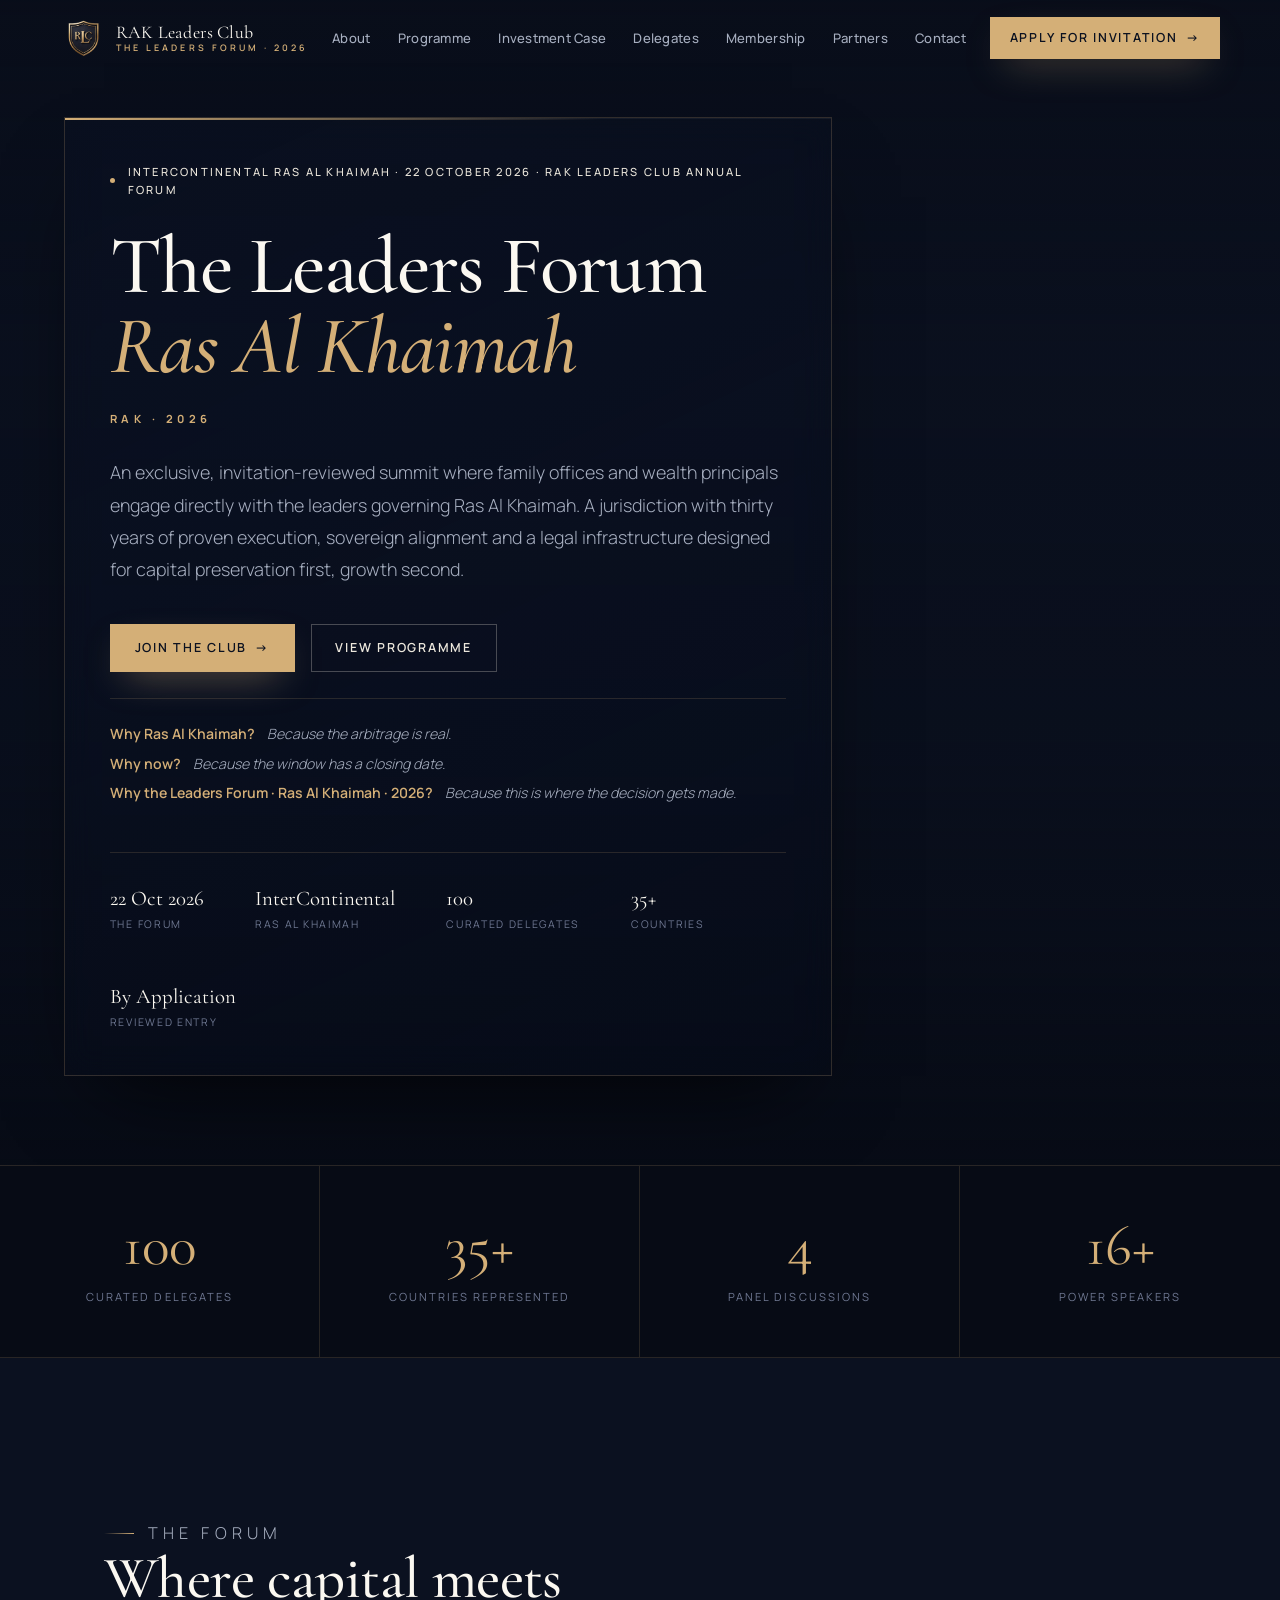
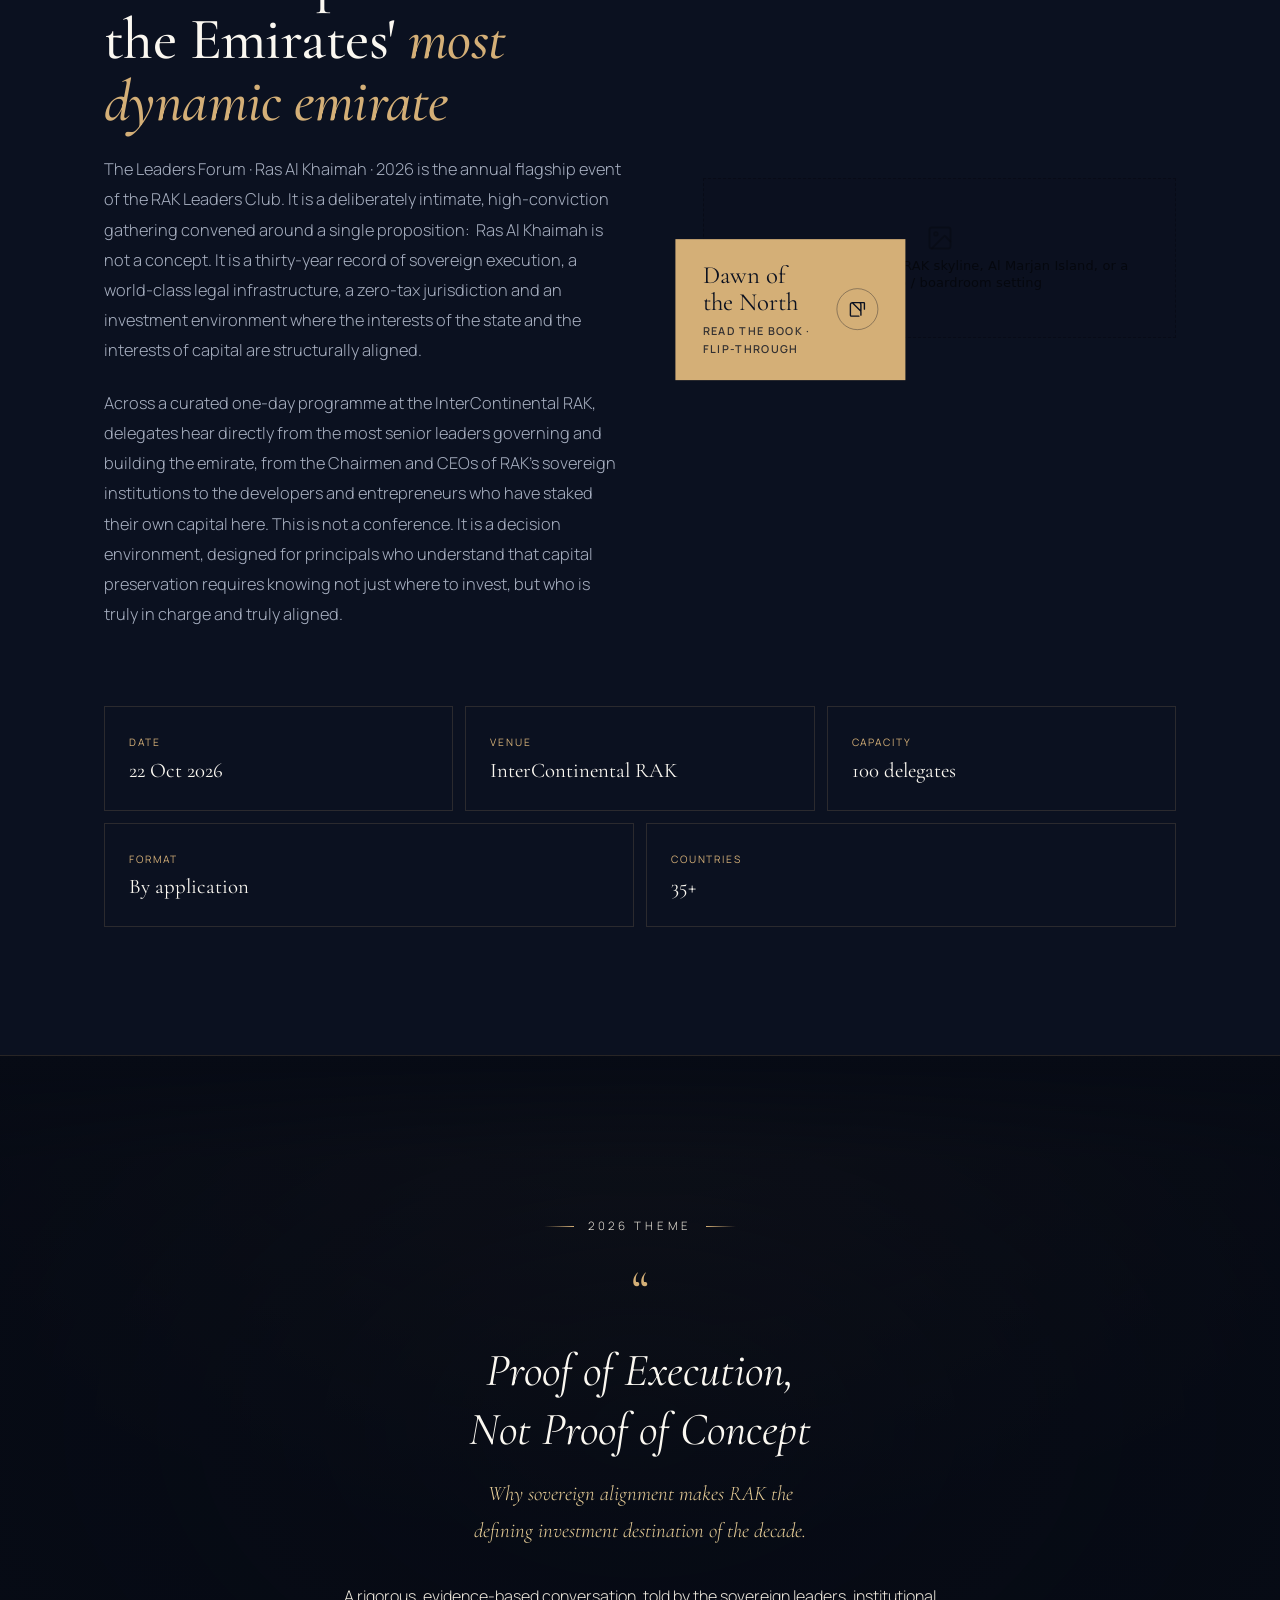
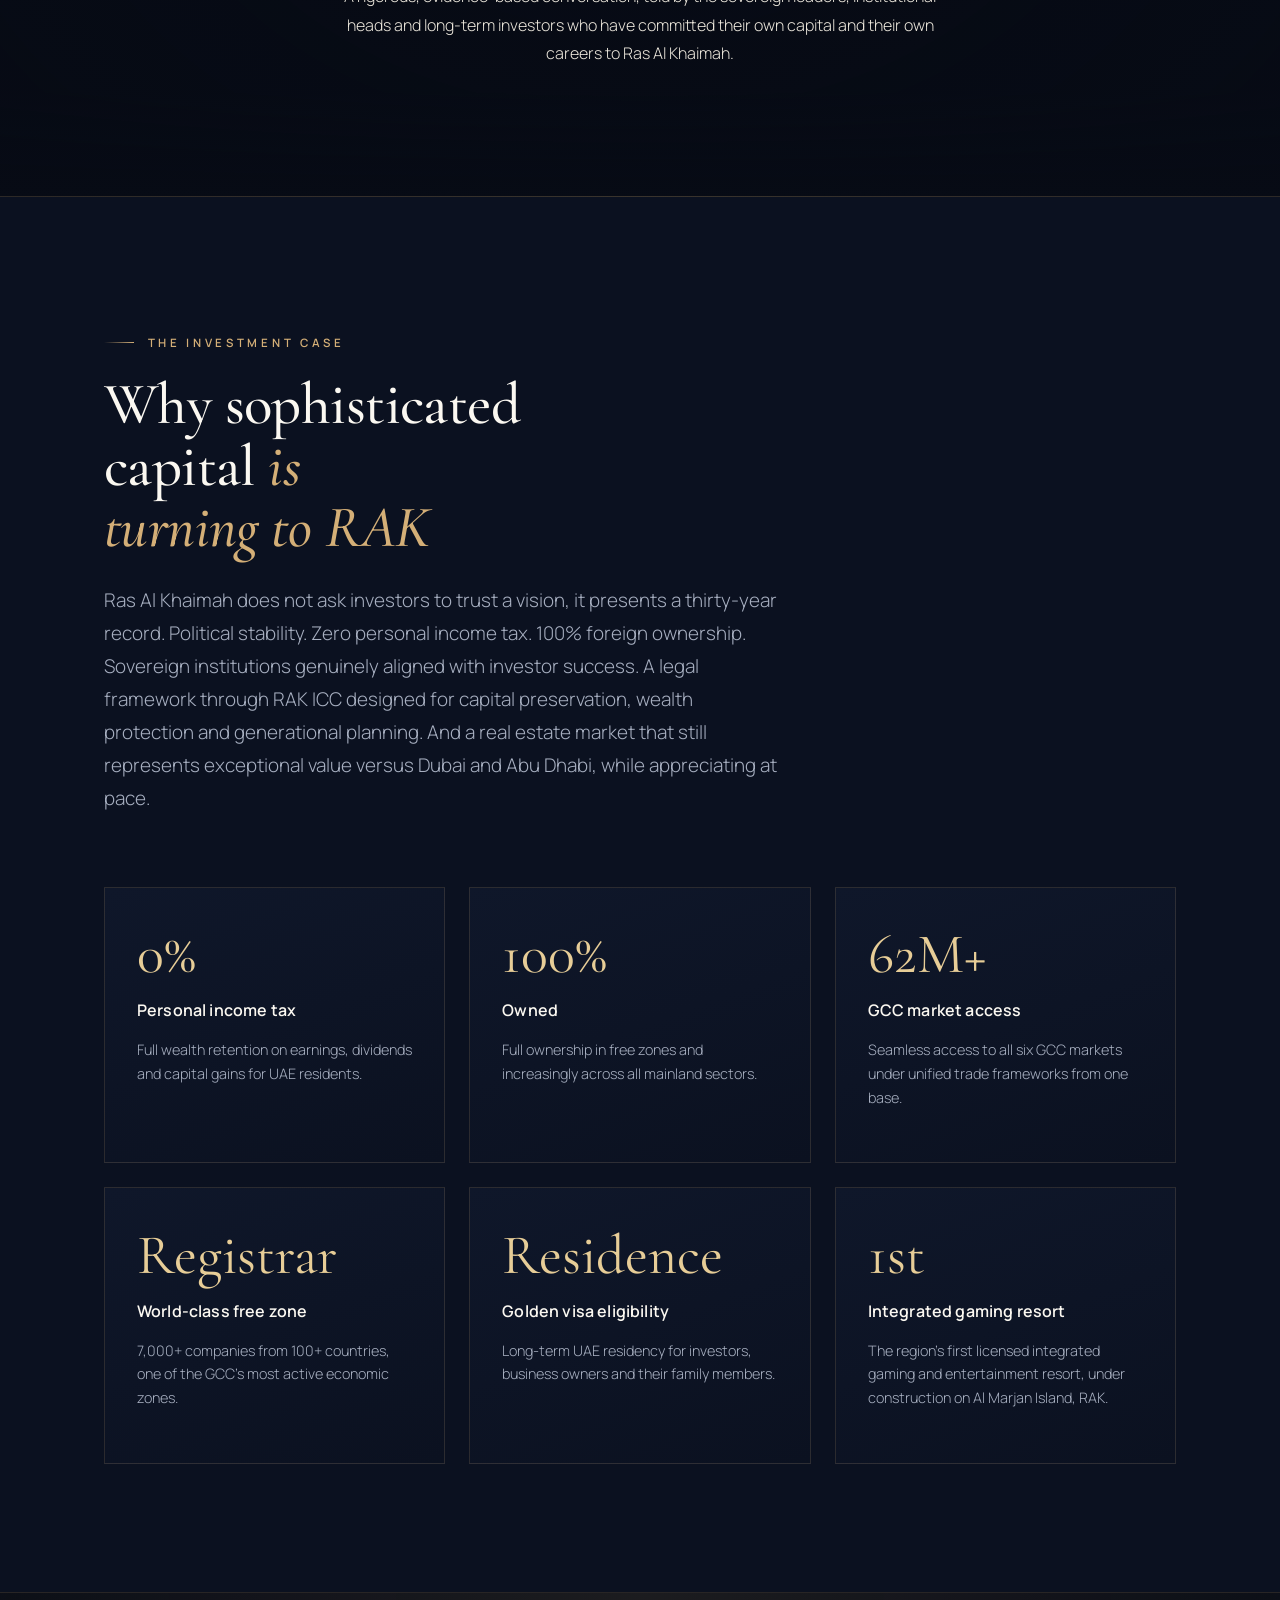
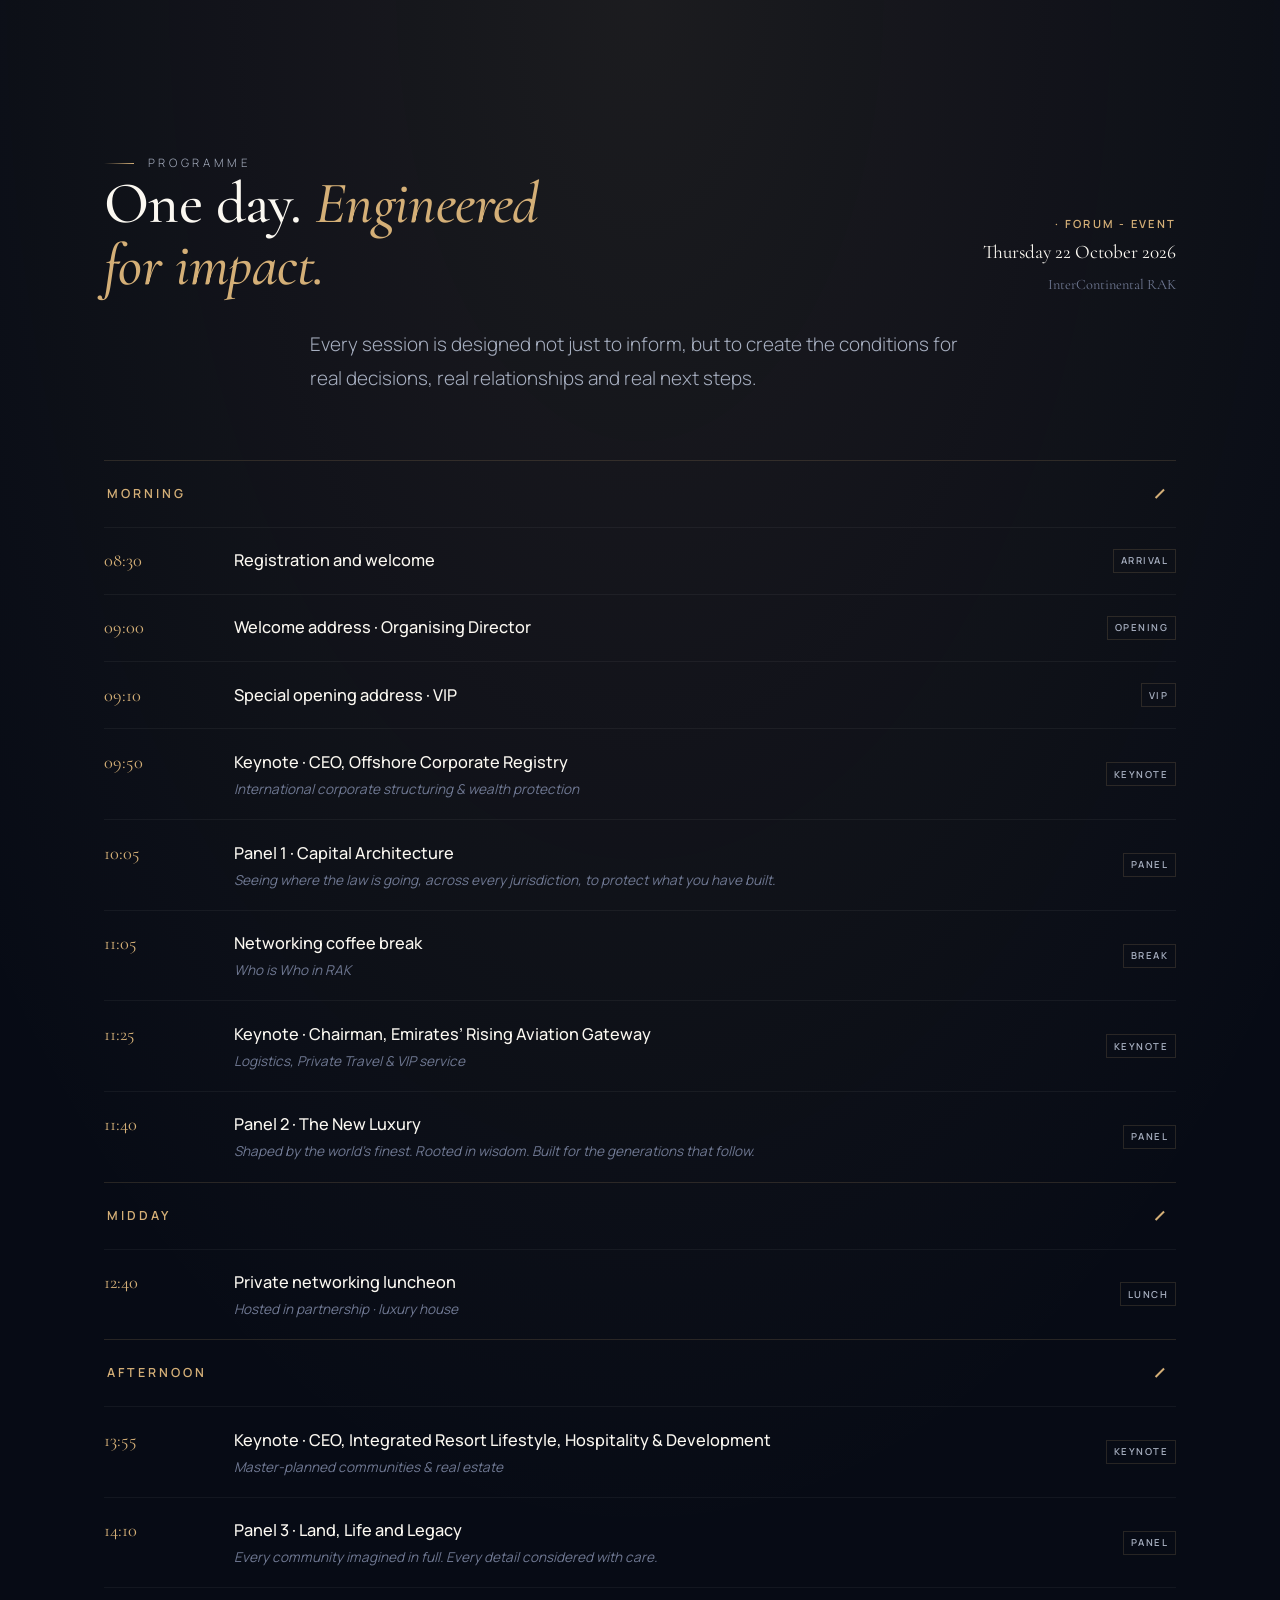
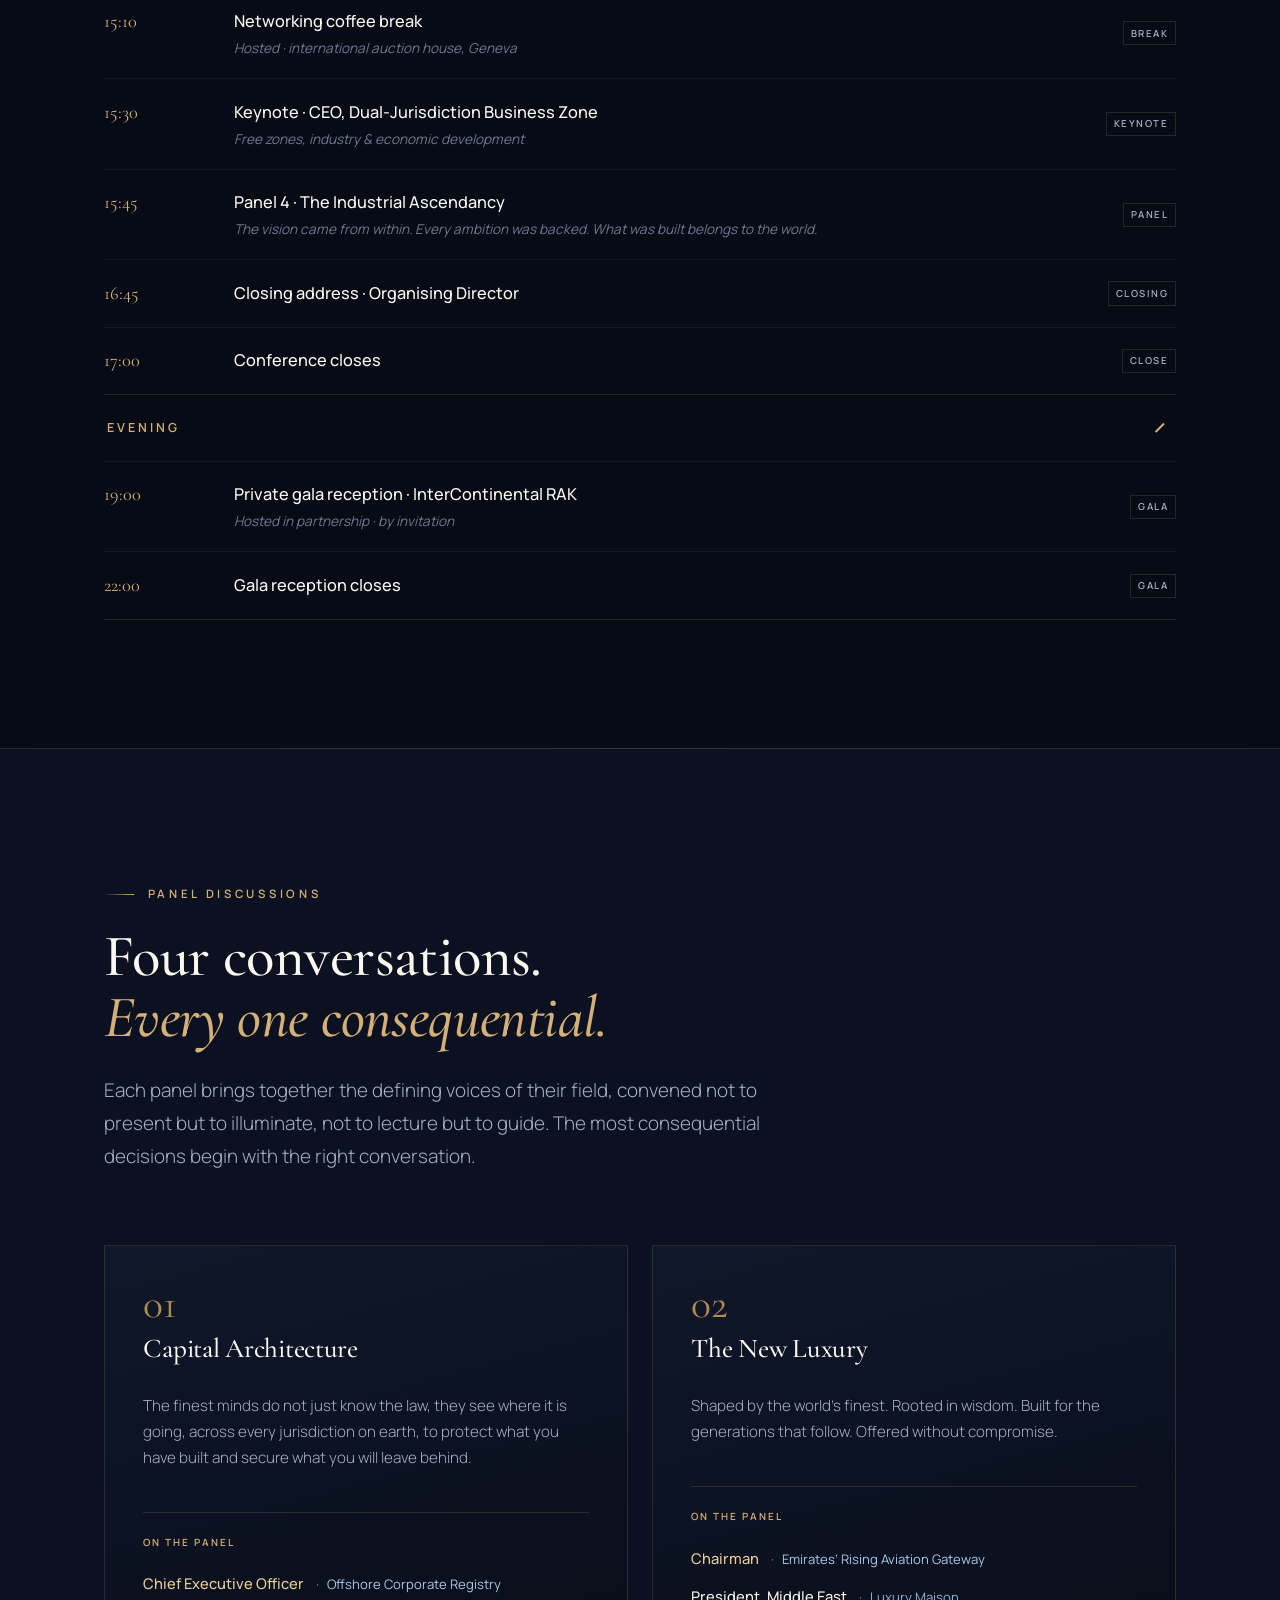
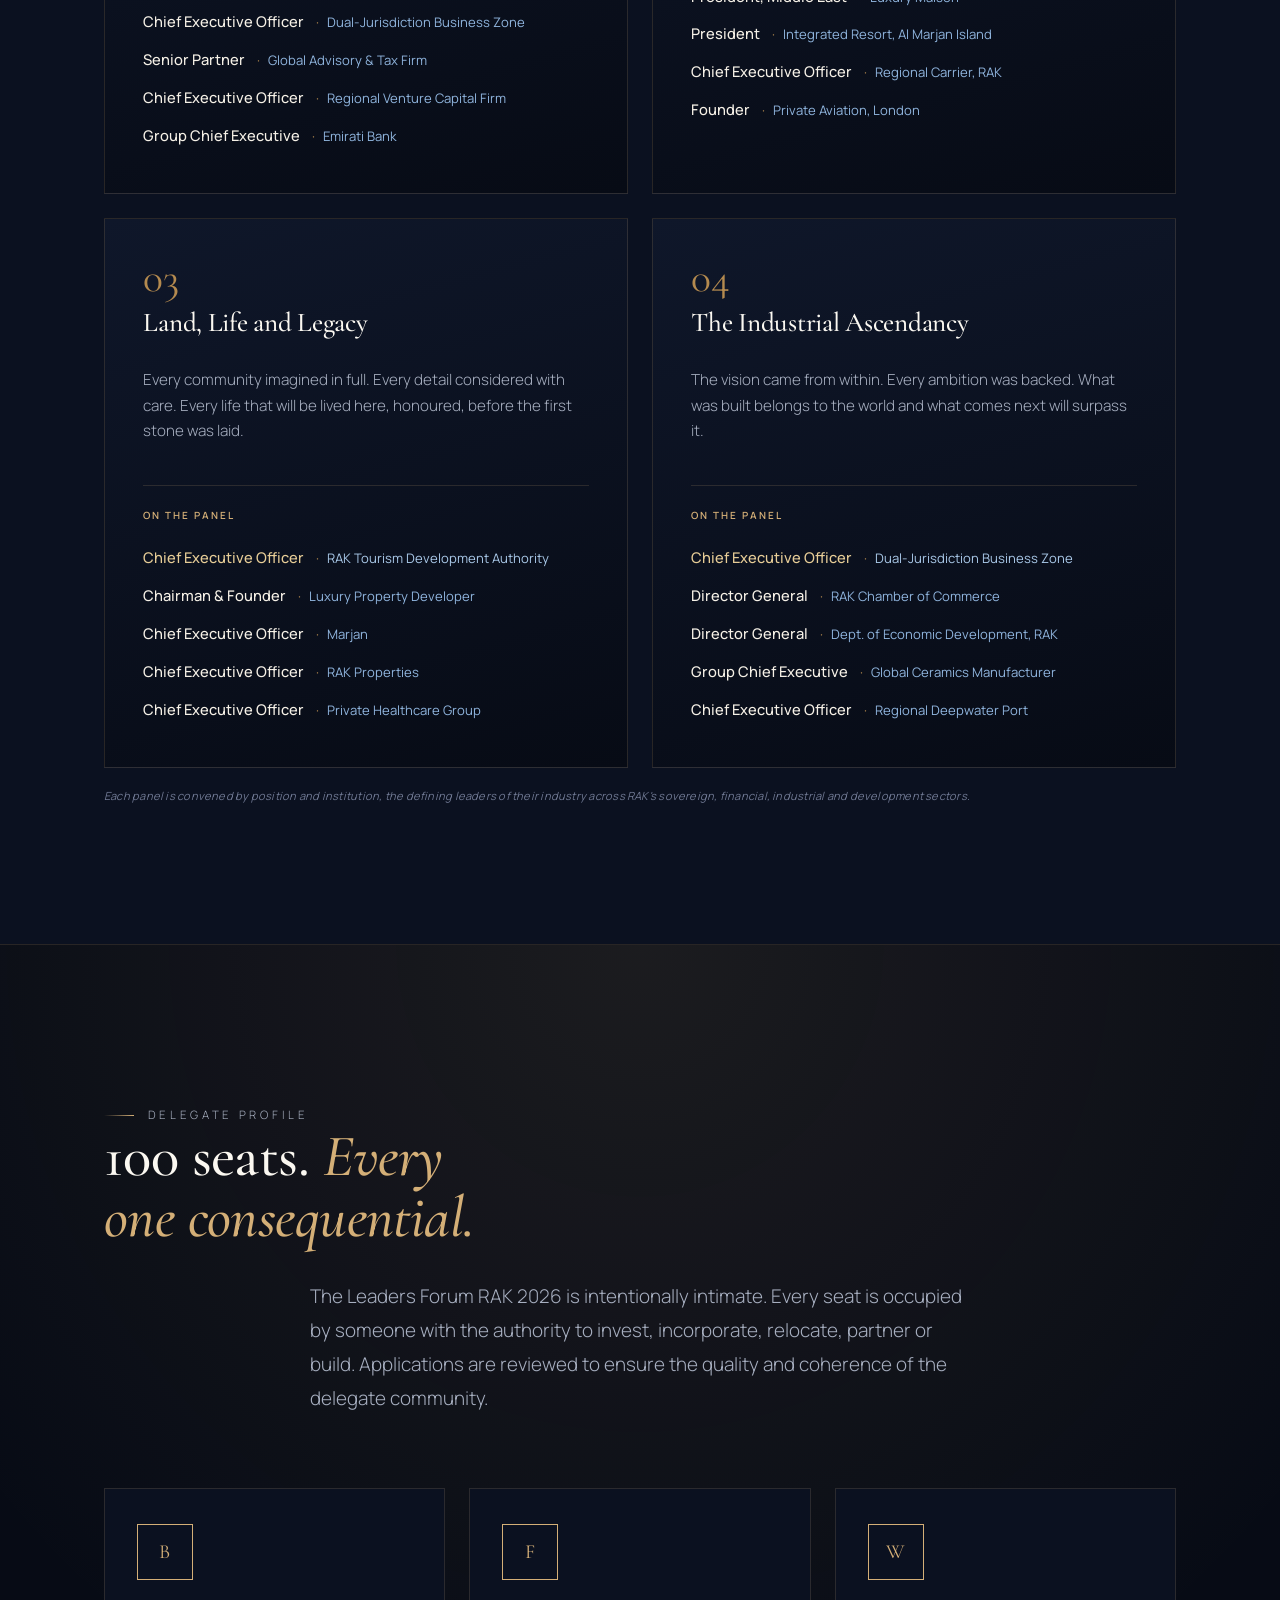
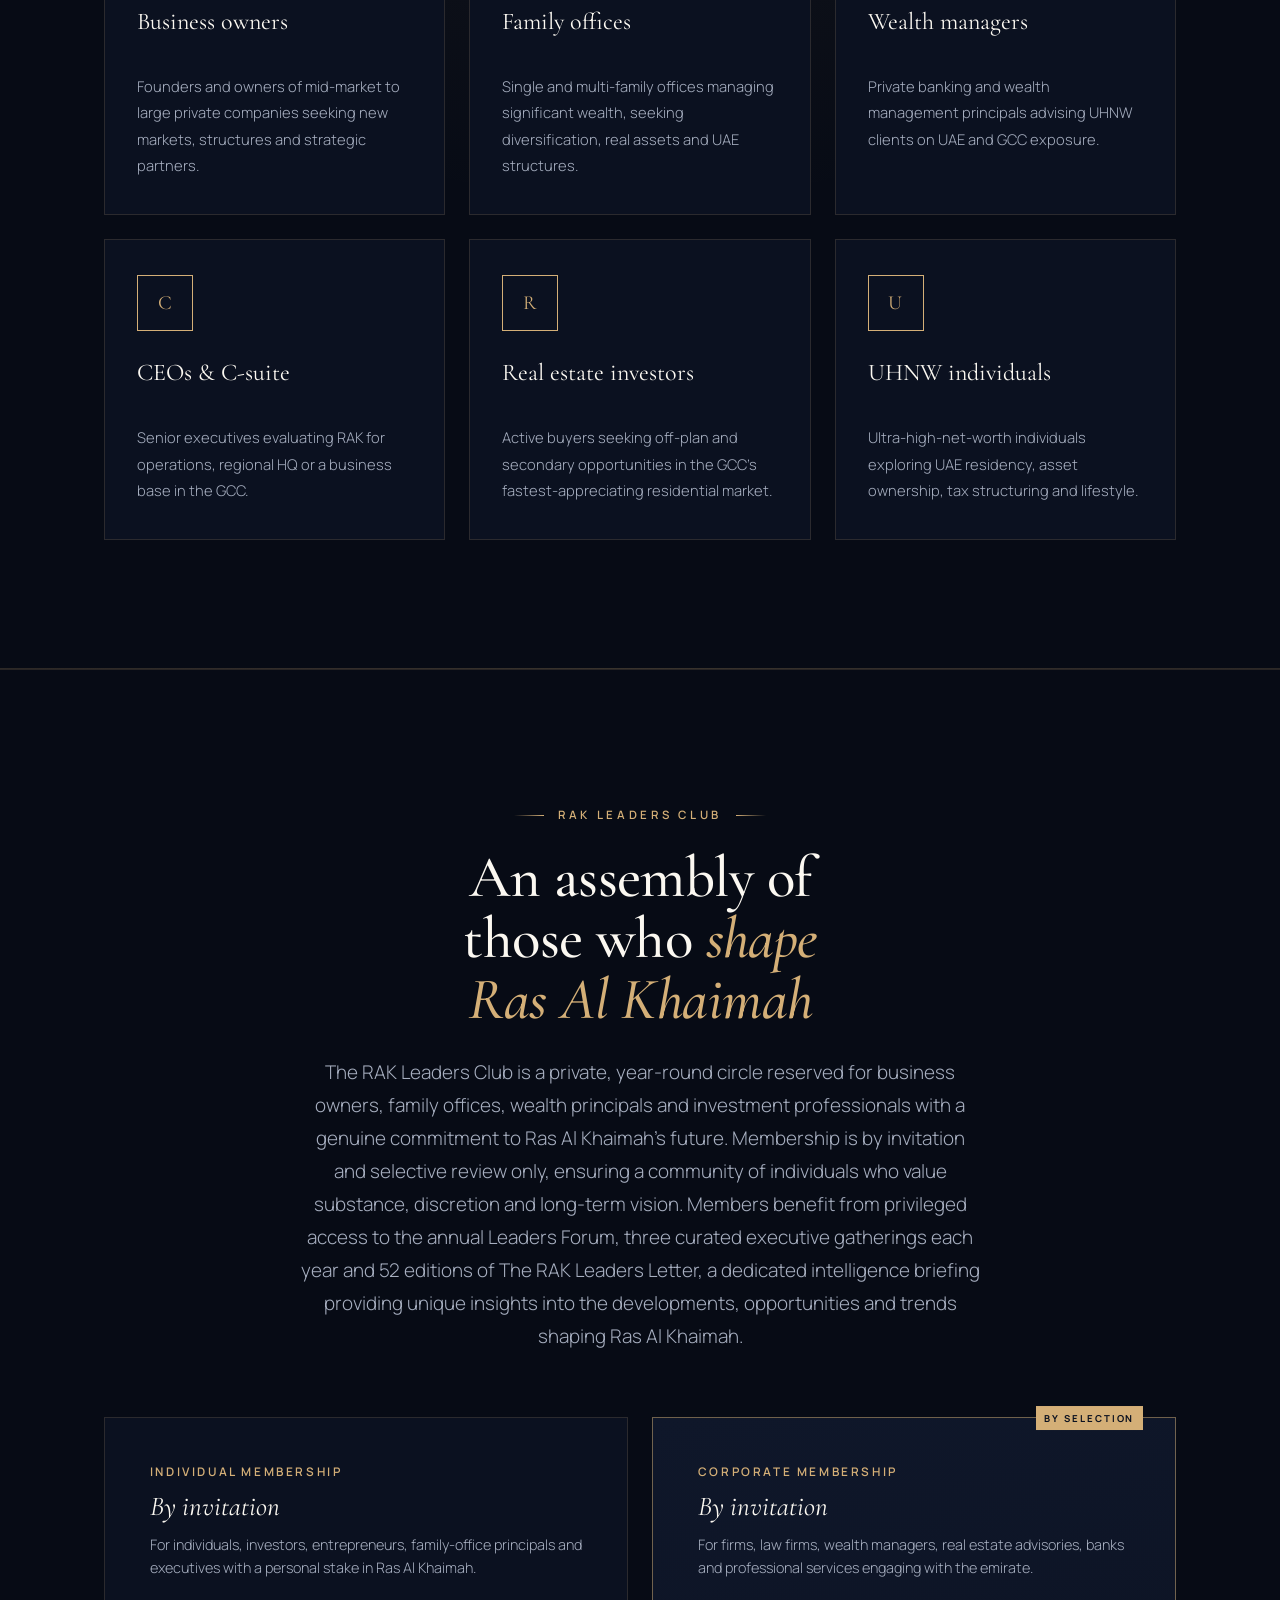
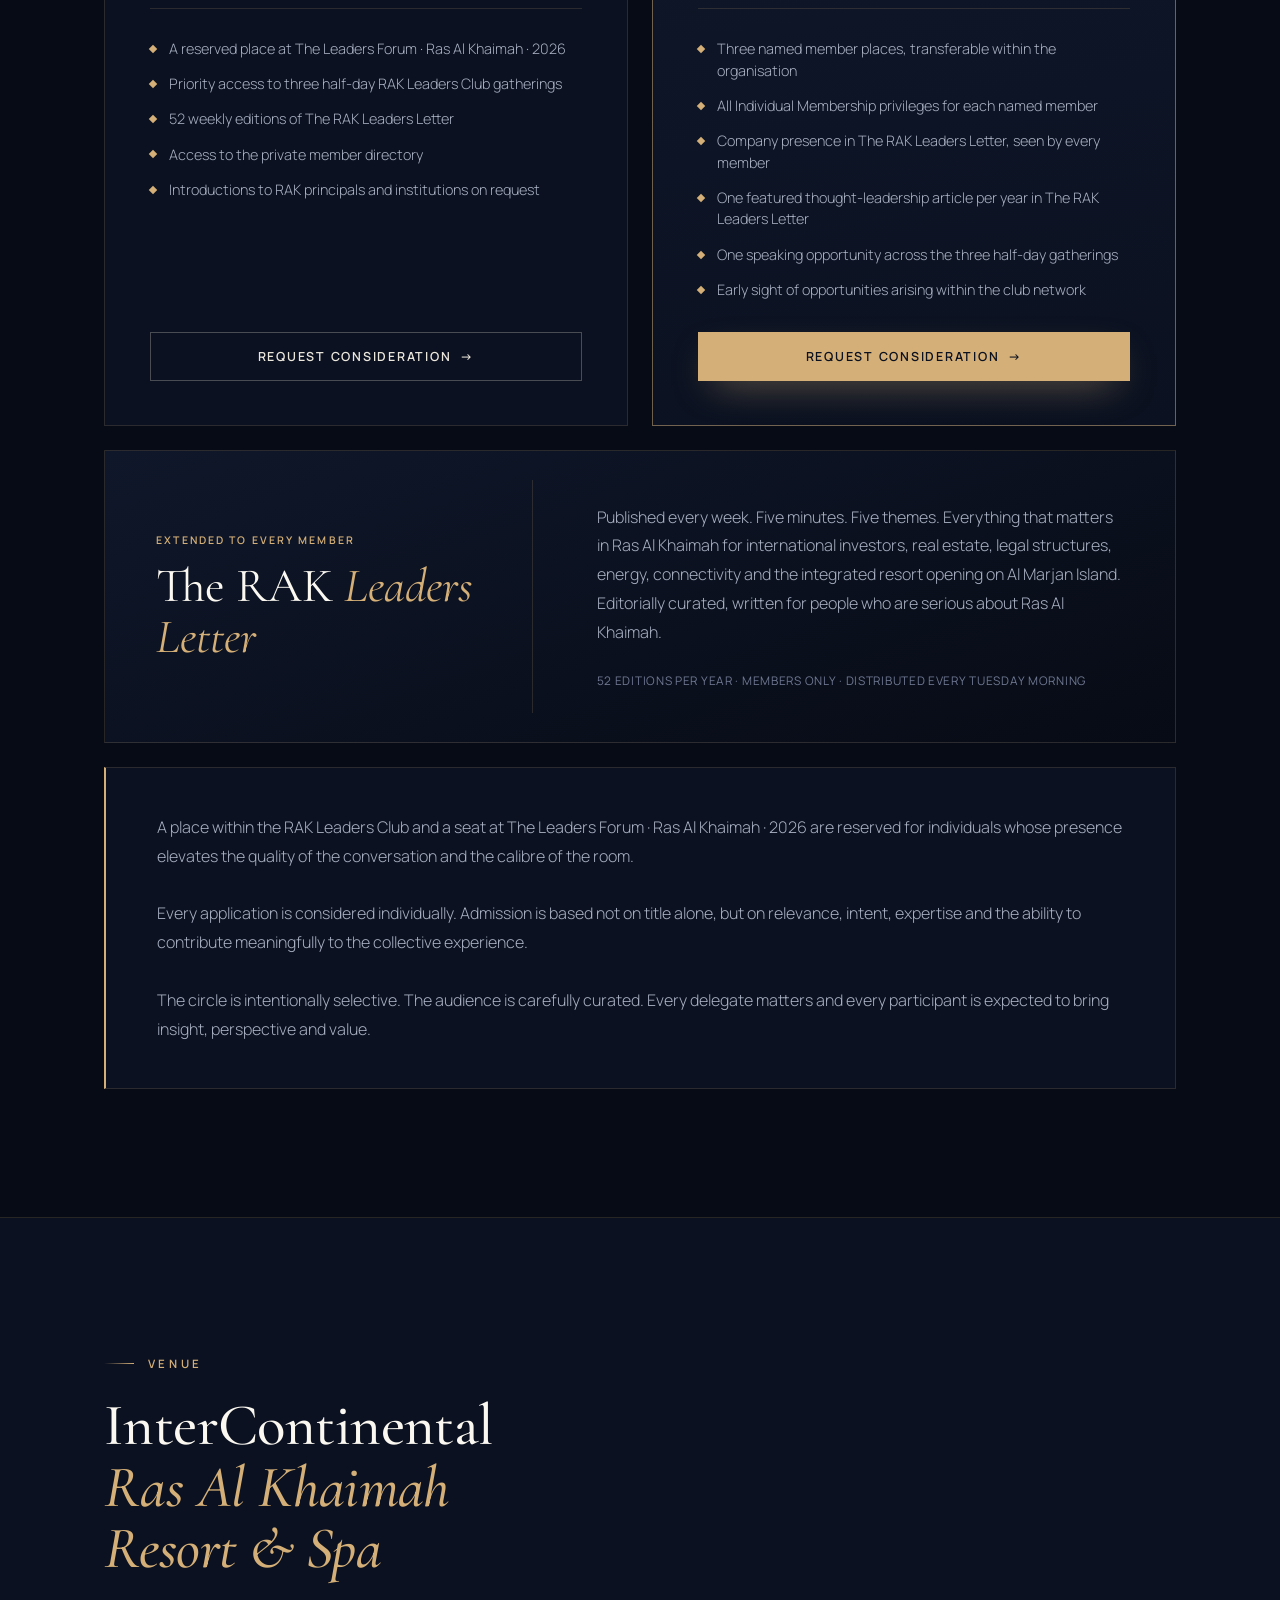
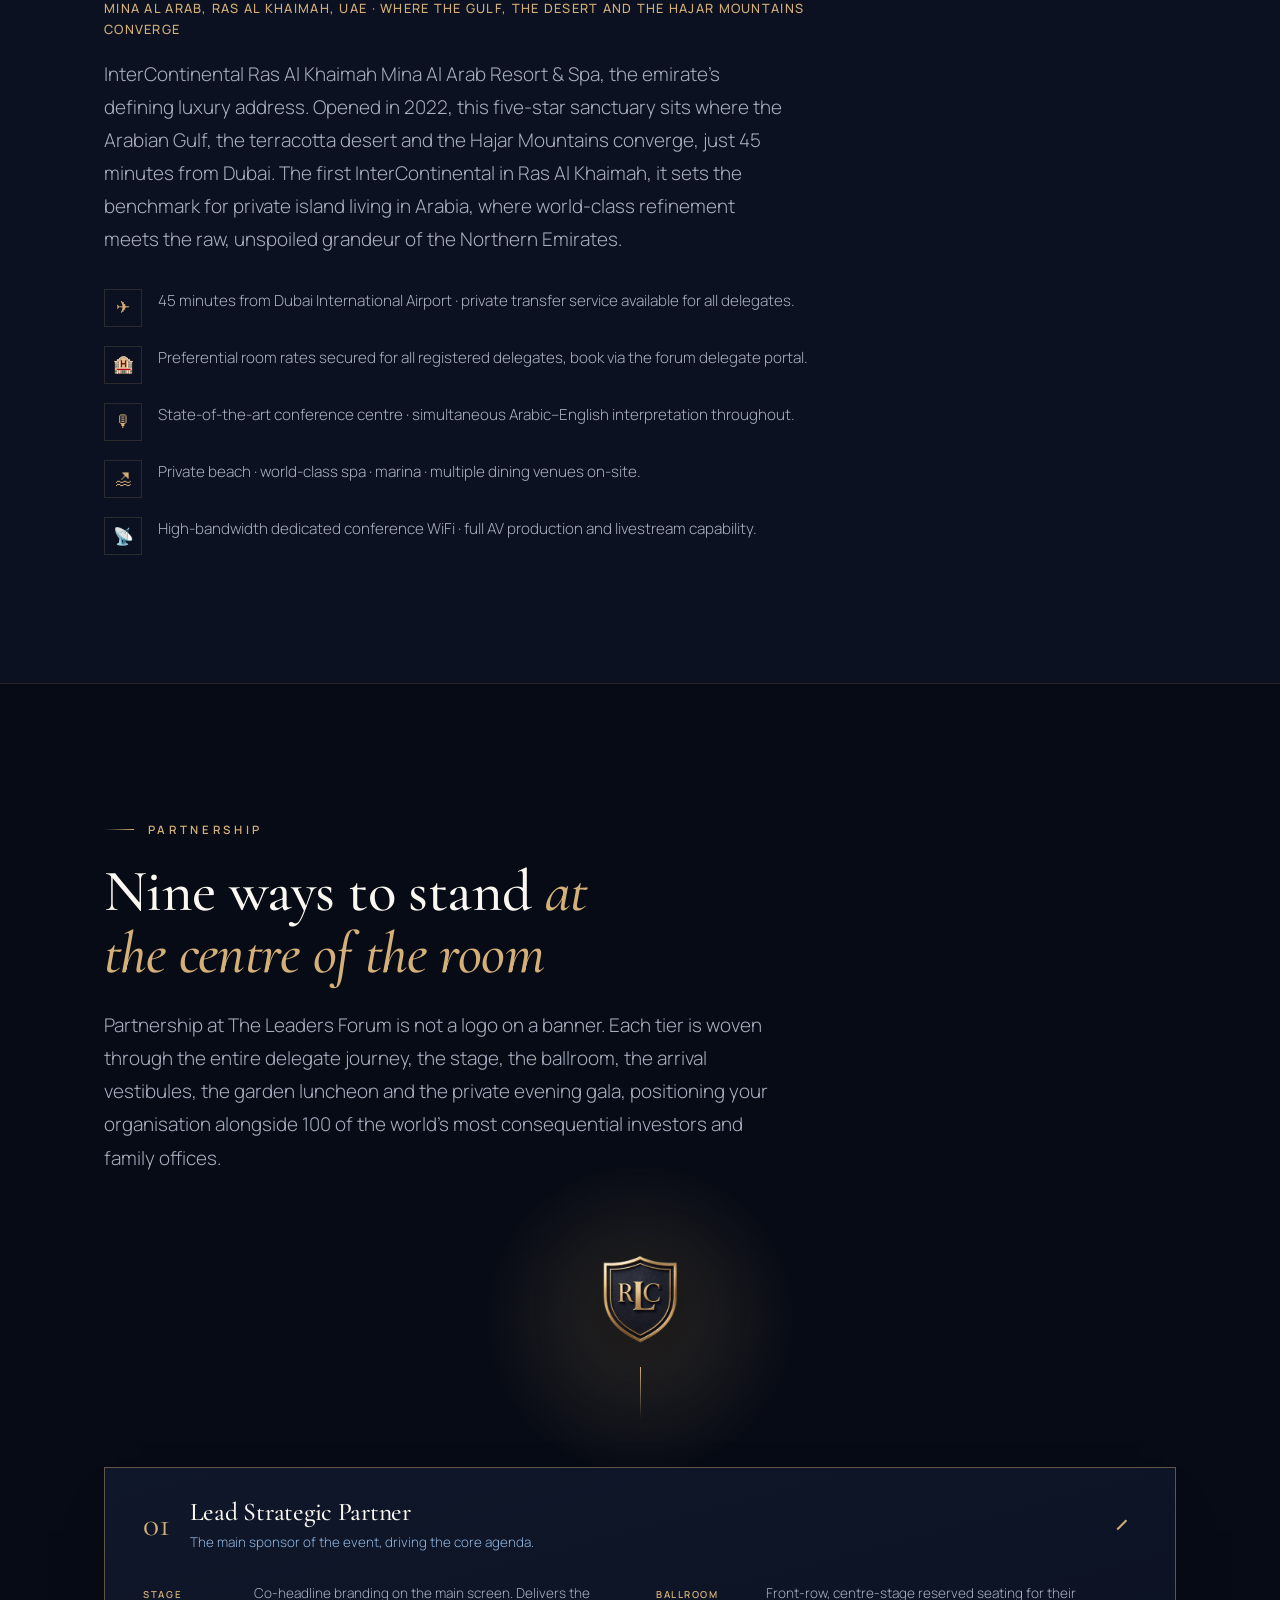
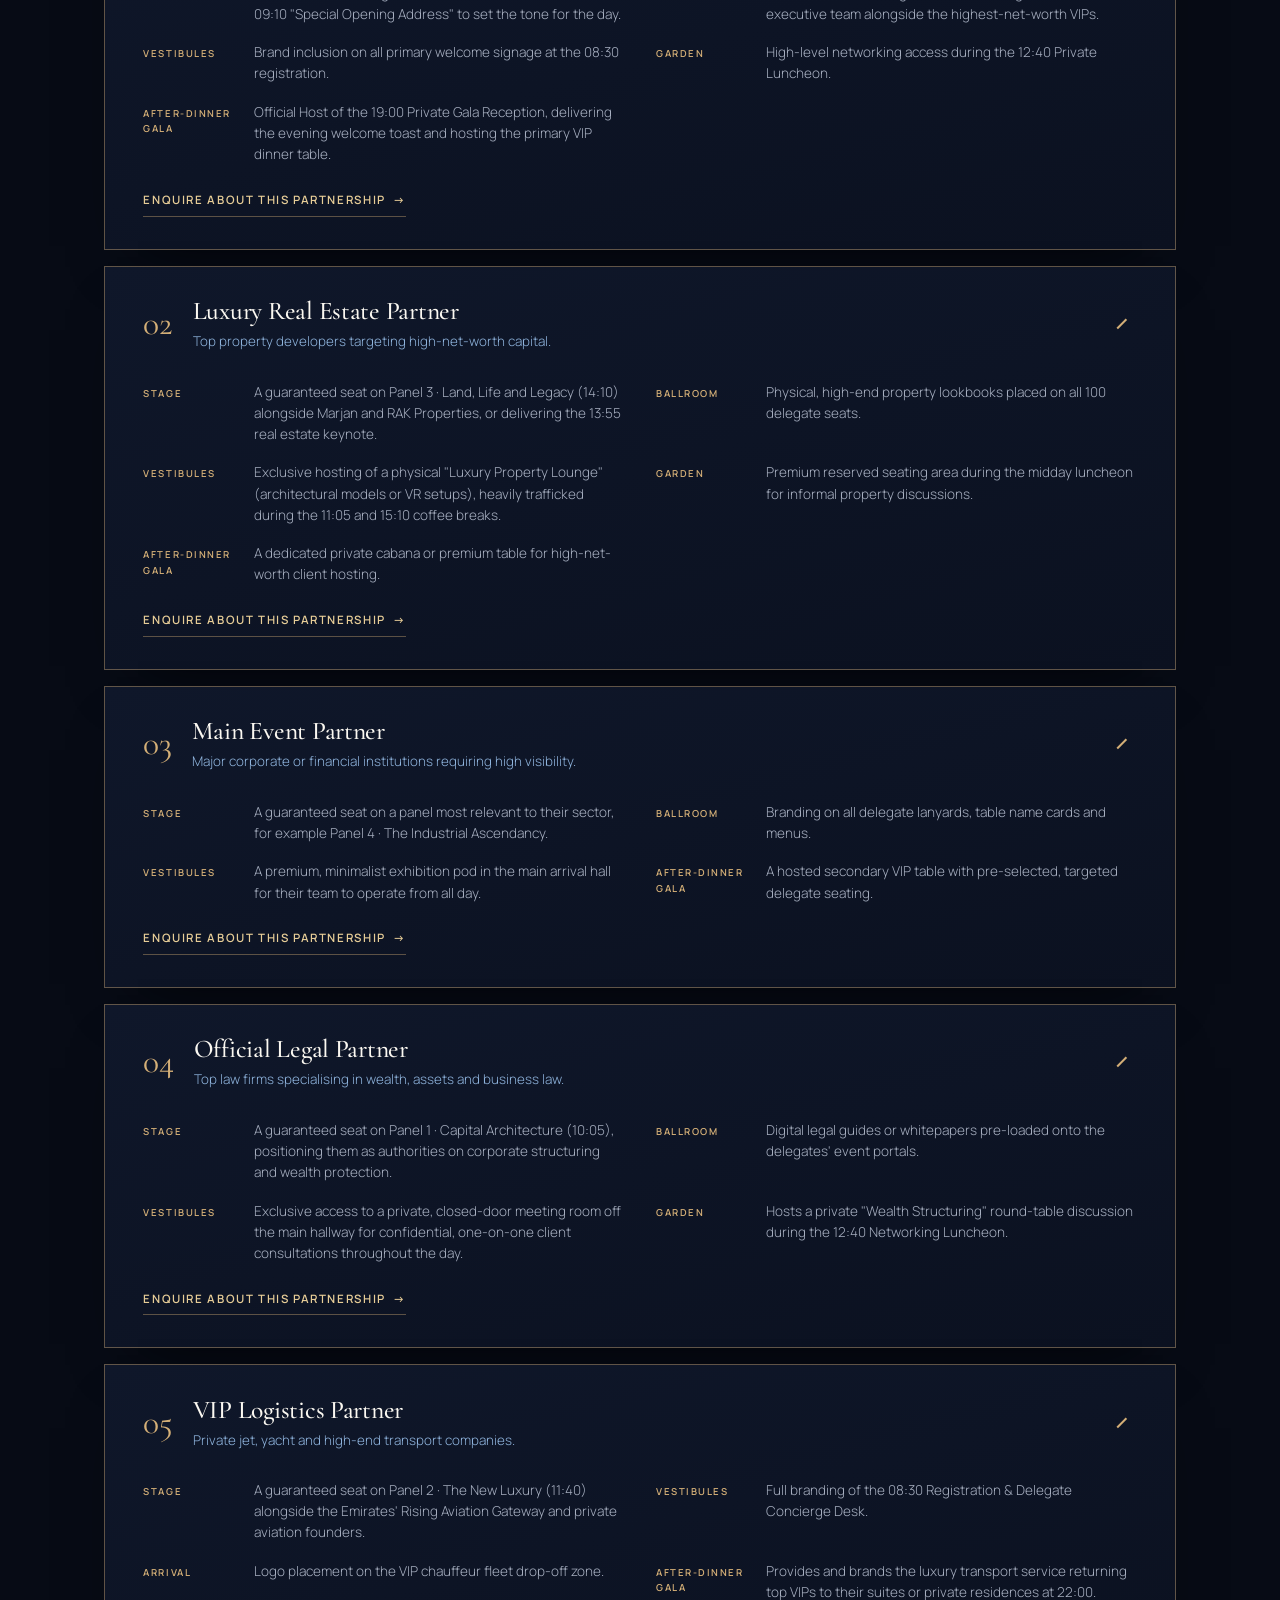
==== commit b3d26cf2: "v2.6: favicon + all 9 partner tiers open by default - RLC shield favicon.ico / favicon.png / apple-t" ====
--- a/index.html
+++ b/index.html
@@ -5,6 +5,9 @@
 <meta name="viewport" content="width=device-width, initial-scale=1" />
 <title>The Leaders Forum, Ras Al Khaimah 2026</title>
 <meta name="description" content="An exclusive, invitation-reviewed summit where family offices and wealth principals engage directly with the leaders governing Ras Al Khaimah. 22 October 2026 · InterContinental RAK." />
+<link rel="icon" href="assets/favicon.ico" sizes="any" />
+<link rel="icon" type="image/png" href="assets/favicon.png" />
+<link rel="apple-touch-icon" href="assets/favicon.png" />
 <link rel="preconnect" href="https://fonts.googleapis.com" />
 <link rel="preconnect" href="https://fonts.gstatic.com" crossorigin />
 <link href="https://fonts.googleapis.com/css2?family=Cormorant+Garamond:ital,wght@0,400;0,500;0,600;1,400;1,500;1,600&family=Manrope:wght@300;400;500;600;700&display=swap" rel="stylesheet" />
@@ -417,8 +420,8 @@
     </div>
     <div class="ptiers">
 
-      <article class="ptier">
-        <div class="ptier__head" role="button" tabindex="0" aria-expanded="false">
+      <article class="ptier open">
+        <div class="ptier__head" role="button" tabindex="0" aria-expanded="true">
           <span class="ptier__no">01</span>
           <div class="ptier__id"><h3 class="ptier__name">Lead Strategic Partner</h3><p class="ptier__desc">The main sponsor of the event, driving the core agenda.</p></div>
           <span class="ptier__chev" aria-hidden="true"></span>
@@ -435,8 +438,8 @@
         </div></div>
       </article>
 
-      <article class="ptier">
-        <div class="ptier__head" role="button" tabindex="0" aria-expanded="false">
+      <article class="ptier open">
+        <div class="ptier__head" role="button" tabindex="0" aria-expanded="true">
           <span class="ptier__no">02</span>
           <div class="ptier__id"><h3 class="ptier__name">Luxury Real Estate Partner</h3><p class="ptier__desc">Top property developers targeting high-net-worth capital.</p></div>
           <span class="ptier__chev" aria-hidden="true"></span>
@@ -453,8 +456,8 @@
         </div></div>
       </article>
 
-      <article class="ptier">
-        <div class="ptier__head" role="button" tabindex="0" aria-expanded="false">
+      <article class="ptier open">
+        <div class="ptier__head" role="button" tabindex="0" aria-expanded="true">
           <span class="ptier__no">03</span>
           <div class="ptier__id"><h3 class="ptier__name">Main Event Partner</h3><p class="ptier__desc">Major corporate or financial institutions requiring high visibility.</p></div>
           <span class="ptier__chev" aria-hidden="true"></span>
@@ -470,8 +473,8 @@
         </div></div>
       </article>
 
-      <article class="ptier">
-        <div class="ptier__head" role="button" tabindex="0" aria-expanded="false">
+      <article class="ptier open">
+        <div class="ptier__head" role="button" tabindex="0" aria-expanded="true">
           <span class="ptier__no">04</span>
           <div class="ptier__id"><h3 class="ptier__name">Official Legal Partner</h3><p class="ptier__desc">Top law firms specialising in wealth, assets and business law.</p></div>
           <span class="ptier__chev" aria-hidden="true"></span>
@@ -487,8 +490,8 @@
         </div></div>
       </article>
 
-      <article class="ptier">
-        <div class="ptier__head" role="button" tabindex="0" aria-expanded="false">
+      <article class="ptier open">
+        <div class="ptier__head" role="button" tabindex="0" aria-expanded="true">
           <span class="ptier__no">05</span>
           <div class="ptier__id"><h3 class="ptier__name">VIP Logistics Partner</h3><p class="ptier__desc">Private jet, yacht and high-end transport companies.</p></div>
           <span class="ptier__chev" aria-hidden="true"></span>
@@ -504,8 +507,8 @@
         </div></div>
       </article>
 
-      <article class="ptier">
-        <div class="ptier__head" role="button" tabindex="0" aria-expanded="false">
+      <article class="ptier open">
+        <div class="ptier__head" role="button" tabindex="0" aria-expanded="true">
           <span class="ptier__no">06</span>
           <div class="ptier__id"><h3 class="ptier__name">Industry Leader Partner</h3><p class="ptier__desc">Top companies from non-competing business sectors.</p></div>
           <span class="ptier__chev" aria-hidden="true"></span>
@@ -521,8 +524,8 @@
         </div></div>
       </article>
 
-      <article class="ptier">
-        <div class="ptier__head" role="button" tabindex="0" aria-expanded="false">
+      <article class="ptier open">
+        <div class="ptier__head" role="button" tabindex="0" aria-expanded="true">
           <span class="ptier__no">07</span>
           <div class="ptier__id"><h3 class="ptier__name">Intelligence Partner</h3><p class="ptier__desc">Companies providing market data, research and economic insights.</p></div>
           <span class="ptier__chev" aria-hidden="true"></span>
@@ -538,8 +541,8 @@
         </div></div>
       </article>
 
-      <article class="ptier">
-        <div class="ptier__head" role="button" tabindex="0" aria-expanded="false">
+      <article class="ptier open">
+        <div class="ptier__head" role="button" tabindex="0" aria-expanded="true">
           <span class="ptier__no">08</span>
           <div class="ptier__id"><h3 class="ptier__name">HR &amp; Talent Partner</h3><p class="ptier__desc">Executive recruitment and headhunting firms.</p></div>
           <span class="ptier__chev" aria-hidden="true"></span>
@@ -555,8 +558,8 @@
         </div></div>
       </article>
 
-      <article class="ptier">
-        <div class="ptier__head" role="button" tabindex="0" aria-expanded="false">
+      <article class="ptier open">
+        <div class="ptier__head" role="button" tabindex="0" aria-expanded="true">
           <span class="ptier__no">09</span>
           <div class="ptier__id"><h3 class="ptier__name">Official Media Partner</h3><p class="ptier__desc">Television, newspaper and major business news companies.</p></div>
           <span class="ptier__chev" aria-hidden="true"></span>
